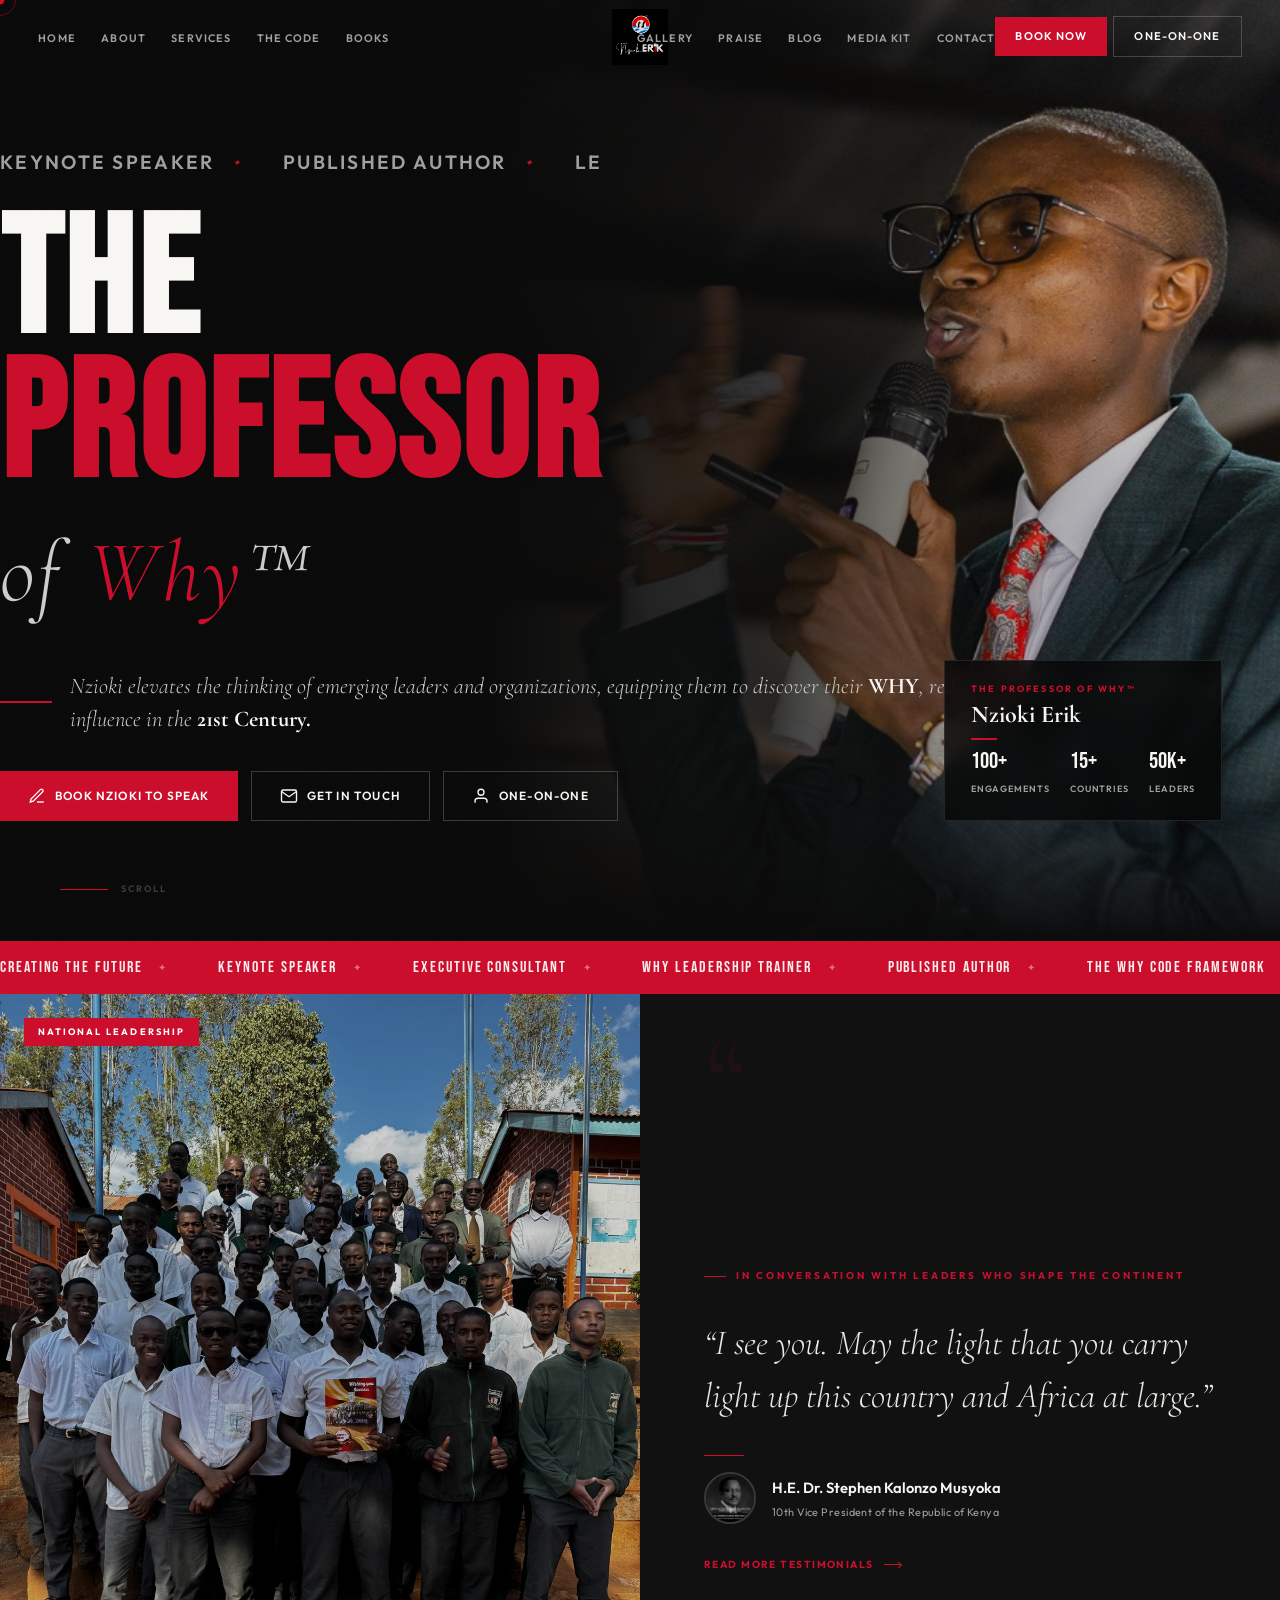
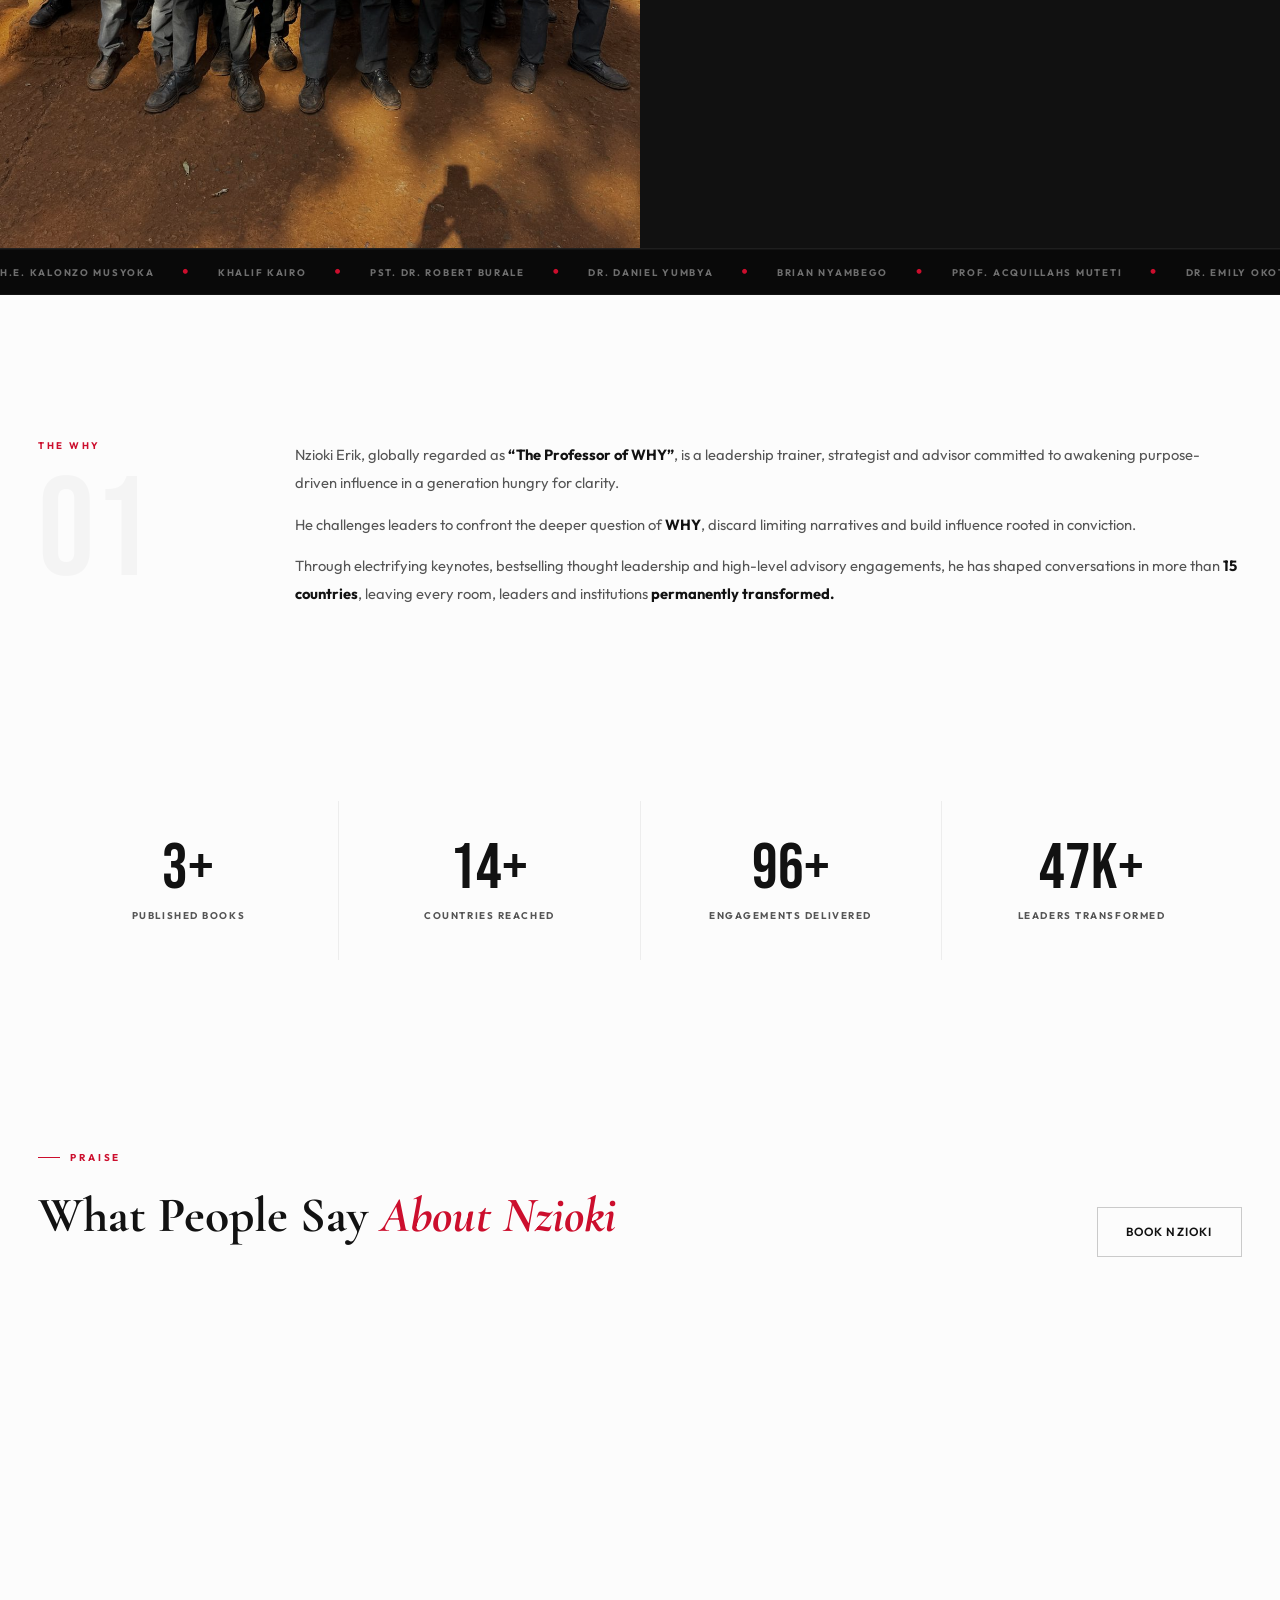
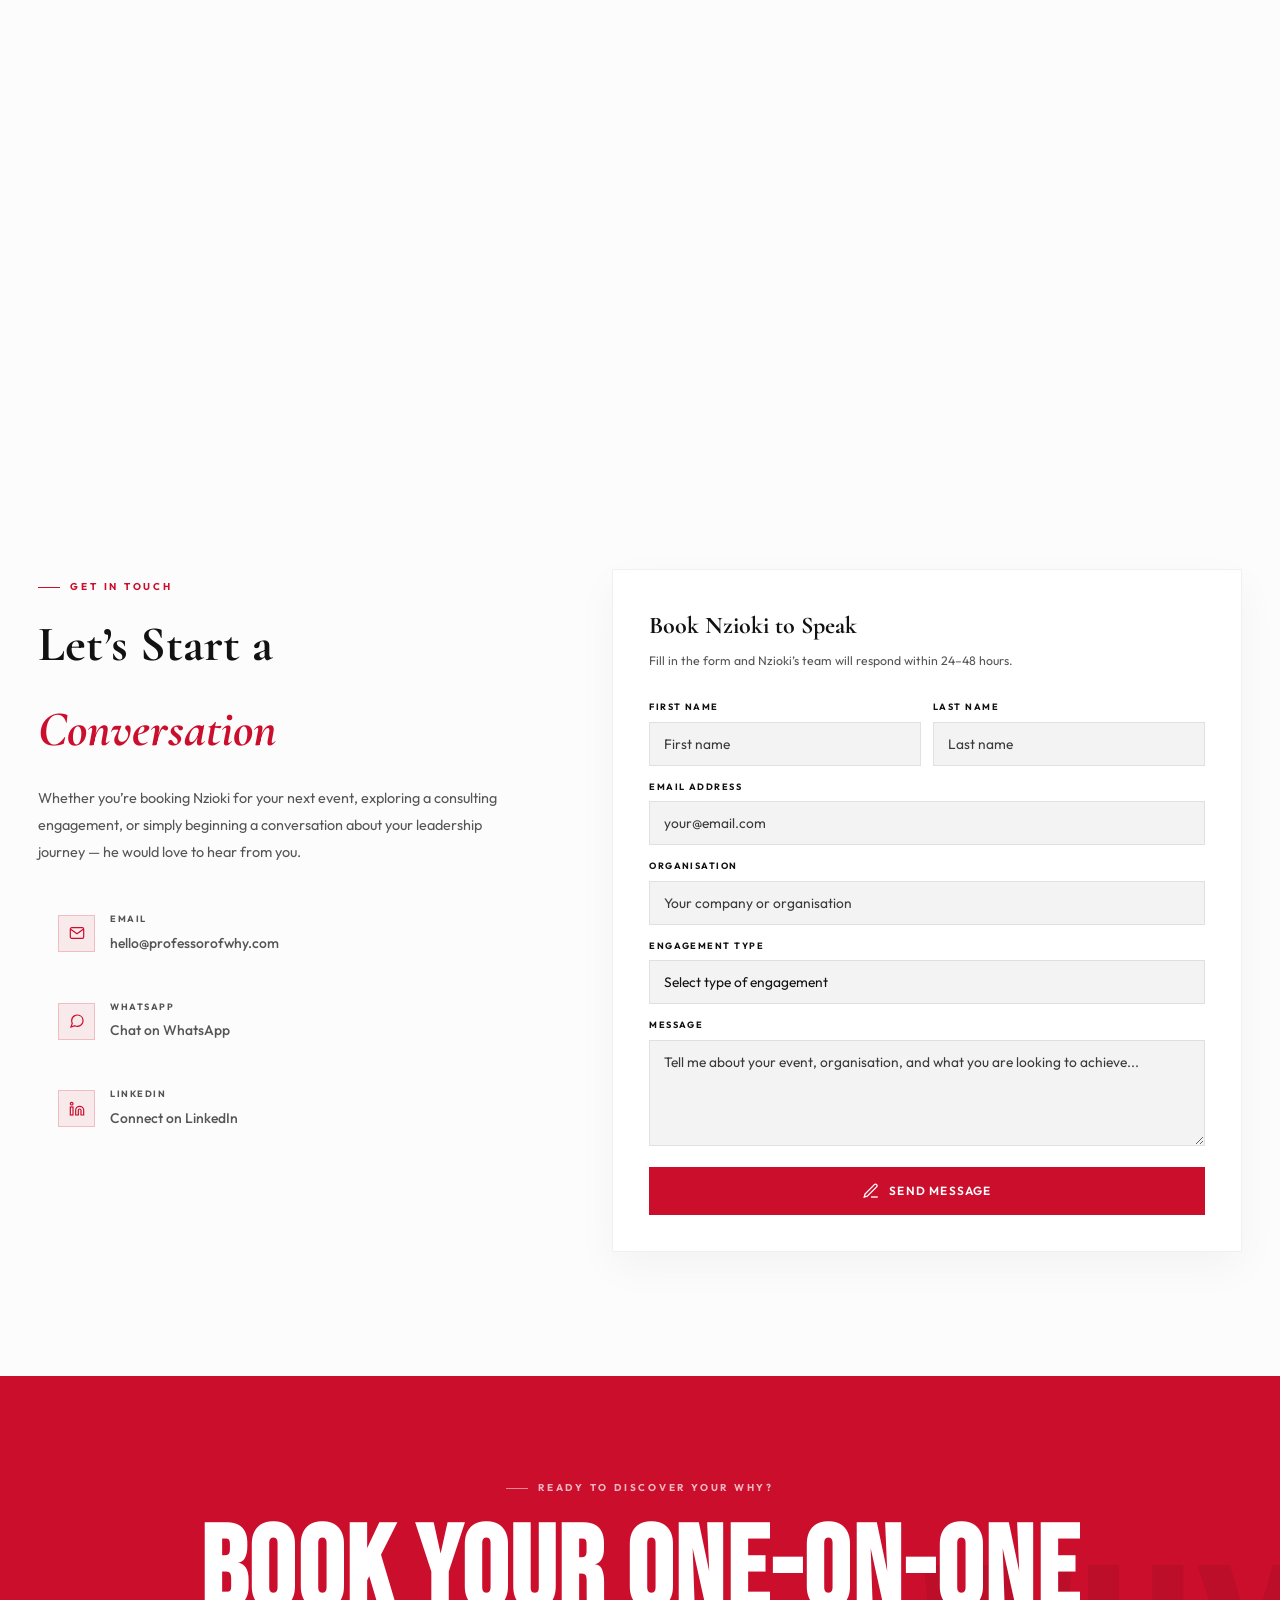
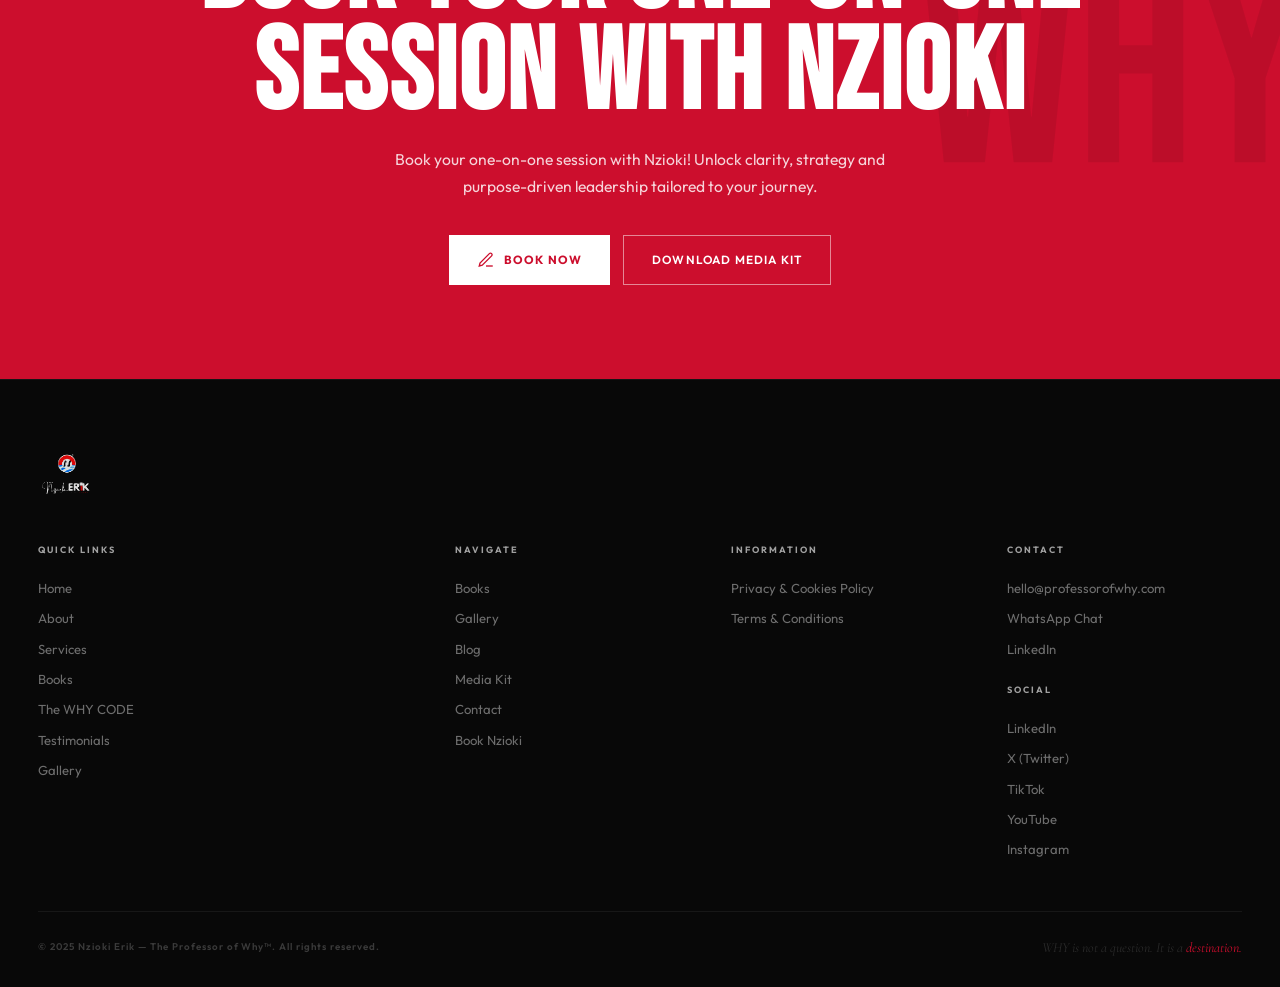
==== index.html @ 462af2cb "Implement hybrid UI/UX theme" ====
﻿<!DOCTYPE html>
<html lang="en">

<head>
  <meta charset="UTF-8" />
  <meta name="viewport" content="width=device-width,initial-scale=1.0" />
  <title>Home | Prof. Nzioki ERiK â€</title>
  <meta name="description"
    content="Prof. Nzioki ERiK — The Professor of Why™. Keynote speaker, published author of 3 books, and leadership strategist. Endorsed by Kenya's VP and Africa's top leaders. Serving organizations across 15+ countries through the WHY CODE framework. Book Nzioki for your next event." />
  <link rel="preconnect" href="https://fonts.googleapis.com" />
  <link rel="preconnect" href="https://fonts.gstatic.com" crossorigin />
  <link
    href="https://fonts.googleapis.com/css2?family=Cormorant+Garamond:ital,wght@0,300;0,400;0,600;0,700;1,300;1,400;1,600;1,700&family=Outfit:wght@300;400;500;600;700&family=Bebas+Neue&display=swap"
    rel="stylesheet" />
  <link rel="stylesheet" href="style.css" />
  
  <meta property="og:title" content="Prof. Nzioki ERiK â€” The Professor of Whyâ„¢" />
  <meta property="og:description" content="Keynote speaker, published author of 3 books, and leadership strategist. Endorsed by Kenya's VP and Africa's top leaders." />
  <meta property="og:image" content="Prof. Nzioki ERiK Website/IMG-20260224-WA0006.jpg" />
  <meta property="og:url" content="https://professorofwhy.com" />
  <meta name="twitter:card" content="summary_large_image" />
</head>

<body>
  <div id="cur"></div>
  <div id="cur-ring"></div>

  <!-- NAV -->
  <nav class="nav" id="nav">
    <div class="wrap">
      <div class="nav-inner">
        <ul class="nmenu" style="flex:1">
          <li><a href="index.html">Home</a></li>
          <li><a href="about.html">About</a></li>
          <li><a href="speaking.html">Services</a></li>
          <li><a href="about.html#code">The CODE</a></li>
          <li><a href="books.html">Books</a></li>
        </ul>
        <a href="index.html" class="nav-logo-center">
          <img src="logo.png" alt="Prof. Nzioki ERiK — The Professor of Why" class="site-logo" />
        </a>
        <ul class="nmenu" style="flex:1;justify-content:flex-end">
          <li><a href="gallery.html">Gallery</a></li>
          <li><a href="index.html#testi">Praise</a></li>
          <li><a href="books.html#blog">Blog</a></li>
          <li><a href="speaking.html#mk">Media Kit</a></li>
          <li><a href="#contact">Contact</a></li>
        </ul>
        <a href="#contact" class="btn btn-red btn-sm nav-book">Book Now</a>
        <a href="#cta-band" class="btn btn-ghost btn-sm nav-book" style="margin-left:6px">One-on-One</a>
        <button class="ham" id="ham"><span></span><span></span><span></span></button>
      </div>
    </div>
  </nav>
  <div class="drawer" id="drawer">
    <a href="index.html">Home</a><a href="about.html">About</a><a href="speaking.html">Services</a><a href="books.html">Books</a><a href="about.html#code">The CODE</a>
    <a href="gallery.html">Gallery</a><a href="index.html#testi">Testimonials</a><a href="books.html#blog">Blog</a><a href="speaking.html#mk">Media Kit</a><a href="#contact">Book / Contact</a>
  </div>

  <!-- HERO -->
  <section class="hero" id="hero">
    <div class="hero-photo"></div>
    <div class="grain"></div>
    <div class="wrap hero-content">
      <div class="eyebrow-marquee-wrap">
        <div class="eyebrow-marquee">
          <span>Keynote Speaker<i class="edot">&#10022;</i></span>
          <span>Published Author<i class="edot">&#10022;</i></span>
          <span>Leadership Strategist<i class="edot">&#10022;</i></span>
          <span>Keynote Speaker<i class="edot">&#10022;</i></span>
          <span>Published Author<i class="edot">&#10022;</i></span>
          <span>Leadership Strategist<i class="edot">&#10022;</i></span>
        </div>
      </div>
      <h1>THE<br /><span class="r">PROFESSOR</span><span class="sub">of <span class="r">Why</span>&trade;</span></h1>
      <div class="h-div">
        <div class="h-div-line"></div>
        <p class="h-sub">Nzioki elevates the thinking of emerging leaders and organizations, equipping them to discover
          their <strong>WHY</strong>, redefine possibility and build lasting influence in the <strong>21st
            Century.</strong></p>
      </div>
      <div class="h-ctas">
        <a href="#contact" class="btn btn-red"><svg width="18" height="18" viewBox="0 0 24 24" fill="none"
            stroke="currentColor" stroke-width="1.8">
            <path d="M12 20h9" />
            <path d="M16.5 3.5a2.121 2.121 0 013 3L7 19l-4 1 1-4L16.5 3.5z" />
          </svg> BOOK NZIOKI TO SPEAK</a>
        <a href="#contact" class="btn btn-ghost"><svg width="18" height="18" viewBox="0 0 24 24" fill="none"
            stroke="currentColor" stroke-width="1.8">
            <path d="M4 4h16c1.1 0 2 .9 2 2v12c0 1.1-.9 2-2 2H4c-1.1 0-2-.9-2-2V6c0-1.1.9-2 2-2z" />
            <polyline points="22,6 12,13 2,6" />
          </svg> Get in Touch</a>
        <a href="#cta-band" class="btn btn-ghost"><svg width="18" height="18" viewBox="0 0 24 24" fill="none"
            stroke="currentColor" stroke-width="1.8">
            <path d="M20 21v-2a4 4 0 00-4-4H8a4 4 0 00-4 4v2" />
            <circle cx="12" cy="7" r="4" />
          </svg> One-on-One</a>
      </div>
    </div>
    <div class="h-card">
      <span class="hc-role">The Professor of Why&trade;</span>
      <div class="hc-name">Nzioki Erik</div>
      <div class="hc-bar"></div>
      <div class="hc-stats">
        <div class="hc-stat"><span>100+</span><span>Engagements</span></div>
        <div class="hc-stat"><span>15+</span><span>Countries</span></div>
        <div class="hc-stat"><span>50K+</span><span>Leaders</span></div>
      </div>
    </div>
    <div class="scroll-cue">
      <div class="sc-line"></div><span class="sc-txt">Scroll</span>
    </div>
  </section>

  <!-- TICKER -->
  <div class="ticker">
    <div class="t-track" id="ttrack">
      <div class="t-item">Creating the Future<span class="t-gem">&#10022;</span></div>
      <div class="t-item">Keynote Speaker<span class="t-gem">&#10022;</span></div>
      <div class="t-item">Executive Consultant<span class="t-gem">&#10022;</span></div>
      <div class="t-item">WHY Leadership Trainer<span class="t-gem">&#10022;</span></div>
      <div class="t-item">Published Author<span class="t-gem">&#10022;</span></div>
      <div class="t-item">The WHY CODE Framework<span class="t-gem">&#10022;</span></div>
      <div class="t-item">Developing Leaders<span class="t-gem">&#10022;</span></div>
      <div class="t-item">Discover your WHY<span class="t-gem">&#10022;</span></div>
      <div class="t-item">Strategic Advisor<span class="t-gem">&#10022;</span></div>
      <div class="t-item">Creating the Future<span class="t-gem">&#10022;</span></div>
      <div class="t-item">Keynote Speaker<span class="t-gem">&#10022;</span></div>
      <div class="t-item">Executive Consultant<span class="t-gem">&#10022;</span></div>
      <div class="t-item">WHY Leadership Trainer<span class="t-gem">&#10022;</span></div>
      <div class="t-item">Published Author<span class="t-gem">&#10022;</span></div>
      <div class="t-item">The WHY CODE Framework<span class="t-gem">&#10022;</span></div>
      <div class="t-item">Developing Leaders<span class="t-gem">&#10022;</span></div>
      <div class="t-item">Discover your WHY<span class="t-gem">&#10022;</span></div>
      <div class="t-item">Strategic Advisor<span class="t-gem">&#10022;</span></div>
    </div>
  </div>

  <!-- VIP SOCIAL PROOF STRIP -->
  <section class="vip-strip" id="vip">
    <div class="vip-inner">
  
      <div class="vip-img-col">
        <div class="vip-img-wrap">
          <img src="Prof. Nzioki ERiK Website/IMG-20241011-WA0109.jpg"
               alt="Prof. Nzioki ERiK in conversation with national leaders"
               loading="lazy" />
          <div class="vip-img-tag">National Leadership</div>
        </div>
      </div>
  
      <!-- RIGHT: VP Quote + attribution -->
      <div class="vip-quote-col">
        <span class="tag vip-tag">
          In Conversation With Leaders Who Shape The Continent
        </span>
        <blockquote class="vip-quote rv d1">
          &ldquo;I see you. May the light that you carry light up
          this country and Africa at large.&rdquo;
        </blockquote>
        <div class="vip-attr rv d2">
          <div class="vip-attr-line"></div>
          <div class="vip-attr-person">
            <img src="Testimonials/1.png"
                 alt="H.E. Dr. Stephen Kalonzo Musyoka"
                 class="vip-attr-img" />
            <div>
              <span class="vip-attr-name">
                H.E. Dr. Stephen Kalonzo Musyoka
              </span>
              <span class="vip-attr-role">
                10th Vice President of the Republic of Kenya
              </span>
            </div>
          </div>
        </div>
        <a href="index.html#testi" class="vip-more rv d3">
          Read More Testimonials <span class="arr"></span>
        </a>
      </div>
  
    </div>
  
  </section>

  <!-- SOCIAL PROOF NAME BAR -->
  <div class="proof-bar">
    <div class="proof-track">
      <span>H.E. KALONZO MUSYOKA</span>
      <span class="pb-dot">&#9679;</span>
      <span>KHALIF KAIRO</span>
      <span class="pb-dot">&#9679;</span>
      <span>PST. DR. ROBERT BURALE</span>
      <span class="pb-dot">&#9679;</span>
      <span>DR. DANIEL YUMBYA</span>
      <span class="pb-dot">&#9679;</span>
      <span>BRIAN NYAMBEGO</span>
      <span class="pb-dot">&#9679;</span>
      <span>PROF. ACQUILLAHS MUTETI</span>
      <span class="pb-dot">&#9679;</span>
      <span>DR. EMILY OKOTH OKUKU</span>
      <span class="pb-dot">&#9679;</span>
      <!-- duplicate for seamless loop -->
      <span>H.E. KALONZO MUSYOKA</span>
      <span class="pb-dot">&#9679;</span>
      <span>KHALIF KAIRO</span>
      <span class="pb-dot">&#9679;</span>
      <span>PST. DR. ROBERT BURALE</span>
      <span class="pb-dot">&#9679;</span>
      <span>DR. DANIEL YUMBYA</span>
      <span class="pb-dot">&#9679;</span>
      <span>BRIAN NYAMBEGO</span>
      <span class="pb-dot">&#9679;</span>
      <span>PROF. ACQUILLAHS MUTETI</span>
      <span class="pb-dot">&#9679;</span>
      <span>DR. EMILY OKOTH OKUKU</span>
      <span class="pb-dot">&#9679;</span>
    </div>
  </div>

  <!-- INTRO -->
  <section class="intro theme-light">
    <div class="wrap">
      <div class="intro-g">
        <div class="rvl"><span class="intro-lbl">The WHY</span>
          <div class="intro-num">01</div>
        </div>
        <div class="rv">
          <div class="intro-body">
            <p>Nzioki Erik, globally regarded as <strong>&ldquo;The Professor of WHY&rdquo;</strong>, is a leadership
              trainer, strategist and advisor committed to awakening purpose-driven influence in a generation hungry for
              clarity.</p>
            <p>He challenges leaders to confront the deeper question of <strong>WHY</strong>, discard limiting
              narratives and build influence rooted in conviction.</p>
            <p>Through electrifying keynotes, bestselling thought leadership and high-level advisory engagements, he has
              shaped conversations in more than <strong>15 countries</strong>, leaving every room, leaders and
              institutions <strong>permanently transformed.</strong></p>
          </div>
        </div>
      </div>
    </div>
  </section>

  <!-- STATS -->
  <div class="stats theme-light">
    <div class="wrap">
      <div class="s-row">
        <div class="s-box rv"><span class="s-n" data-count="3">0</span><span class="s-l">Published Books</span></div>
        <div class="s-box rv d1"><span class="s-n" data-count="15">0</span><span class="s-l">Countries Reached</span>
        </div>
        <div class="s-box rv d2"><span class="s-n" data-count="100">0</span><span class="s-l">Engagements
            Delivered</span></div>
        <div class="s-box rv d3"><span class="s-n" data-count="50000">0</span><span class="s-l">Leaders
            Transformed</span></div>
      </div>
    </div>
  </div>

  <section class="testi theme-light" id="testi">
    <div class="wrap">
      <div class="t-hdr">
        <div><span class="tag rv">Praise</span>
          <h2 class="rv d1">What People Say <em>About Nzioki</em></h2>
        </div>
        <a href="#contact" class="btn btn-ghost rv d2">Book Nzioki</a>
      </div>
      
      <div class="praise-marquee-area rv d3">
        <!-- ROW 1 -->
        <div class="praise-marquee-row">
          <div class="praise-marquee-track slow">
            <!-- Group 1 -->
            <div class="praise-card">
              <p class="praise-q">&ldquo;I see you. May the light that you carry light up this country and Africa at large.&rdquo;</p>
              <div class="praise-auth-wrap">
                <img src="Testimonials/1.png" alt="H.E. Dr. Stephen Kalonzo Musyoka" class="praise-auth-img" style="object-position: center 10%;" />
                <div class="praise-auth-info">
                  <span class="praise-name">H.E. Dr. Stephen Kalonzo Musyoka</span>
                  <span class="praise-role">Tenth Vice President of Kenya</span>
                </div>
              </div>
            </div>
            <div class="praise-card">
              <p class="praise-q">&ldquo;You represent young leadership exceptionally well. You are a go-getter who shows up and pushes for the right decisions. Keep becoming, I will always be ready to support the transition.&rdquo;</p>
              <div class="praise-auth-wrap">
                <img src="Testimonials/2.png" alt="Stellamaries Mutua" class="praise-auth-img" />
                <div class="praise-auth-info">
                  <span class="praise-name">Stellamaries Mutua</span>
                  <span class="praise-role">MD, Shadel International School</span>
                </div>
              </div>
            </div>
            <div class="praise-card">
              <p class="praise-q">&ldquo;You are a blessing to this generation. I am proud of you, I watch your progress and I can't wait to see what God does through your life. Keep going, I am praying for you and supporting you all the way.&rdquo;</p>
              <div class="praise-auth-wrap">
                <img src="Testimonials/3.png" alt="Pst. Dr. Robert Burale" class="praise-auth-img" />
                <div class="praise-auth-info">
                  <span class="praise-name">Pst. Dr. Robert Burale</span>
                  <span class="praise-role">CEO, The RB Company</span>
                </div>
              </div>
            </div>
            <div class="praise-card">
              <p class="praise-q">&ldquo;I am proud of what you are doing and what you are about to do. Keep at it. I am certain I will hear great things about you sooner than later. It's your time, go change the world.&rdquo;</p>
              <div class="praise-auth-wrap">
                <img src="Testimonials/6.png" alt="Prof. Acquillahs Muteti" class="praise-auth-img" />
                <div class="praise-auth-info">
                  <span class="praise-name">Prof. Acquillahs Muteti</span>
                  <span class="praise-role">CEO, ACQ Consultants (U.S.A)</span>
                </div>
              </div>
            </div>
            <!-- Duplicated Group 1 for loop -->
            <div class="praise-card">
              <p class="praise-q">&ldquo;I see you. May the light that you carry light up this country and Africa at large.&rdquo;</p>
              <div class="praise-auth-wrap">
                <img src="Testimonials/1.png" alt="H.E. Dr. Stephen Kalonzo Musyoka" class="praise-auth-img" style="object-position: center 10%;" />
                <div class="praise-auth-info">
                  <span class="praise-name">H.E. Dr. Stephen Kalonzo Musyoka</span>
                  <span class="praise-role">Tenth Vice President of Kenya</span>
                </div>
              </div>
            </div>
            <div class="praise-card">
              <p class="praise-q">&ldquo;You represent young leadership exceptionally well. You are a go-getter who shows up and pushes for the right decisions. Keep becoming, I will always be ready to support the transition.&rdquo;</p>
              <div class="praise-auth-wrap">
                <img src="Testimonials/2.png" alt="Stellamaries Mutua" class="praise-auth-img" />
                <div class="praise-auth-info">
                  <span class="praise-name">Stellamaries Mutua</span>
                  <span class="praise-role">MD, Shadel International School</span>
                </div>
              </div>
            </div>
            <div class="praise-card">
              <p class="praise-q">&ldquo;You are a blessing to this generation. I am proud of you, I watch your progress and I can't wait to see what God does through your life. Keep going, I am praying for you and supporting you all the way.&rdquo;</p>
              <div class="praise-auth-wrap">
                <img src="Testimonials/3.png" alt="Pst. Dr. Robert Burale" class="praise-auth-img" />
                <div class="praise-auth-info">
                  <span class="praise-name">Pst. Dr. Robert Burale</span>
                  <span class="praise-role">CEO, The RB Company</span>
                </div>
              </div>
            </div>
            <div class="praise-card">
              <p class="praise-q">&ldquo;I am proud of what you are doing and what you are about to do. Keep at it. I am certain I will hear great things about you sooner than later. It's your time, go change the world.&rdquo;</p>
              <div class="praise-auth-wrap">
                <img src="Testimonials/6.png" alt="Prof. Acquillahs Muteti" class="praise-auth-img" />
                <div class="praise-auth-info">
                  <span class="praise-name">Prof. Acquillahs Muteti</span>
                  <span class="praise-role">CEO, ACQ Consultants (U.S.A)</span>
                </div>
              </div>
            </div>
          </div>
        </div>
        
        <!-- ROW 2 -->
        <div class="praise-marquee-row">
          <div class="praise-marquee-track med reverse">
            <!-- Group 2 -->
            <div class="praise-card">
              <p class="praise-q">&ldquo;Eric is part of a new generation of critical thinkers in the field of leadership and governance. His courage to ask difficult questions and advocate for meaningful inclusion of young people in decision-making spaces is commendable. Young leaders like him are key for the future of our institutions.&rdquo;</p>
              <div class="praise-auth-wrap">
                <img src="Testimonials/4.png" alt="Dr. Daniel Yumbya" class="praise-auth-img" />
                <div class="praise-auth-info">
                  <span class="praise-name">Dr. Daniel Yumbya</span>
                  <span class="praise-role">Founding CEO, KMPDC</span>
                </div>
              </div>
            </div>
            <div class="praise-card">
              <p class="praise-q">&ldquo;Sometimes you just see someone with grit, audacity and a genuine love for growth and you support them as a brother, expecting nothing but to see them succeed.&rdquo;</p>
              <div class="praise-auth-wrap">
                <img src="Testimonials/5.png" alt="Brian Nyambego" class="praise-auth-img" />
                <div class="praise-auth-info">
                  <span class="praise-name">Brian Nyambego</span>
                  <span class="praise-role">CEO, Aven Global</span>
                </div>
              </div>
            </div>
            <div class="praise-card">
              <p class="praise-q">&ldquo;Nzioki represents a rising young voice in this generation. Committed to bringing out the best in young people and contributing meaningfully to our continent.&rdquo;</p>
              <div class="praise-auth-wrap">
                <img src="Testimonials/7.png" alt="Khalif Kairo" class="praise-auth-img" />
                <div class="praise-auth-info">
                  <span class="praise-name">Khalif Kairo</span>
                  <span class="praise-role">CEO, Kai &amp; Karo</span>
                </div>
              </div>
            </div>
            <div class="praise-card">
              <p class="praise-q">&ldquo;I am proud of you. You will go places. We didn't make a mistake by choosing you for a panel discussion at career fair. May God go ahead and make you great, Professor.&rdquo;</p>
              <div class="praise-auth-wrap">
                <img src="Testimonials/8.png" alt="Dr. Emily Okoth Okuku" class="praise-auth-img" style="object-position: center 30%;" />
                <div class="praise-auth-info">
                  <span class="praise-name">Dr. Emily Okoth Okuku</span>
                  <span class="praise-role">Manager, Career Planning KCA Univ.</span>
                </div>
              </div>
            </div>
            <!-- Duplicated Group 2 for loop -->
            <div class="praise-card">
              <p class="praise-q">&ldquo;Eric is part of a new generation of critical thinkers in the field of leadership and governance. His courage to ask difficult questions and advocate for meaningful inclusion of young people in decision-making spaces is commendable. Young leaders like him are key for the future of our institutions.&rdquo;</p>
              <div class="praise-auth-wrap">
                <img src="Testimonials/4.png" alt="Dr. Daniel Yumbya" class="praise-auth-img" />
                <div class="praise-auth-info">
                  <span class="praise-name">Dr. Daniel Yumbya</span>
                  <span class="praise-role">Founding CEO, KMPDC</span>
                </div>
              </div>
            </div>
            <div class="praise-card">
              <p class="praise-q">&ldquo;Sometimes you just see someone with grit, audacity and a genuine love for growth and you support them as a brother, expecting nothing but to see them succeed.&rdquo;</p>
              <div class="praise-auth-wrap">
                <img src="Testimonials/5.png" alt="Brian Nyambego" class="praise-auth-img" />
                <div class="praise-auth-info">
                  <span class="praise-name">Brian Nyambego</span>
                  <span class="praise-role">CEO, Aven Global</span>
                </div>
              </div>
            </div>
            <div class="praise-card">
              <p class="praise-q">&ldquo;Nzioki represents a rising young voice in this generation. Committed to bringing out the best in young people and contributing meaningfully to our continent.&rdquo;</p>
              <div class="praise-auth-wrap">
                <img src="Testimonials/7.png" alt="Khalif Kairo" class="praise-auth-img" />
                <div class="praise-auth-info">
                  <span class="praise-name">Khalif Kairo</span>
                  <span class="praise-role">CEO, Kai &amp; Karo</span>
                </div>
              </div>
            </div>
            <div class="praise-card">
              <p class="praise-q">&ldquo;I am proud of you. You will go places. We didn't make a mistake by choosing you for a panel discussion at career fair. May God go ahead and make you great, Professor.&rdquo;</p>
              <div class="praise-auth-wrap">
                <img src="Testimonials/8.png" alt="Dr. Emily Okoth Okuku" class="praise-auth-img" style="object-position: center 30%;" />
                <div class="praise-auth-info">
                  <span class="praise-name">Dr. Emily Okoth Okuku</span>
                  <span class="praise-role">Manager, Career Planning KCA Univ.</span>
                </div>
              </div>
            </div>
          </div>
        </div>
      </div>
    </div>
  </section>

  <!-- CONTACT -->
  <section class="contact theme-light" id="contact">
    <div class="wrap">
      <div class="ct-g">
        <div class="ct-left">
          <span class="tag rv">Get in Touch</span>
          <h2 class="rv d1">Let&rsquo;s Start a <em>Conversation</em></h2>
          <p class="rv d2">Whether you&rsquo;re booking Nzioki for your next event, exploring a consulting engagement,
            or simply beginning a conversation about your leadership journey &mdash; he would love to hear from you.</p>
          <div class="ct-methods rv d3">
            <a href="mailto:hello@professorofwhy.com" class="ctm">
              <div class="ctm-ic"><svg width="18" height="18" viewBox="0 0 24 24" fill="none" stroke="currentColor"
                  stroke-width="1.8">
                  <path d="M4 4h16c1.1 0 2 .9 2 2v12c0 1.1-.9 2-2 2H4c-1.1 0-2-.9-2-2V6c0-1.1.9-2 2-2z" />
                  <polyline points="22,6 12,13 2,6" />
                </svg></div>
              <div><span class="ctm-lbl">Email</span><span class="ctm-val">hello@professorofwhy.com</span></div>
            </a>
            <a href="https://wa.me/254700000000" target="_blank" rel="noopener" class="ctm">
              <div class="ctm-ic"><svg width="18" height="18" viewBox="0 0 24 24" fill="none" stroke="currentColor"
                  stroke-width="1.8">
                  <path
                    d="M21 11.5a8.38 8.38 0 0 1-.9 3.8 8.5 8.5 0 0 1-7.6 4.7 8.38 8.38 0 0 1-3.8-.9L3 21l1.9-5.7a8.38 8.38 0 0 1-.9-3.8 8.5 8.5 0 0 1 4.7-7.6 8.38 8.38 0 0 1 3.8-.9h.5a8.48 8.48 0 0 1 8 8v.5z" />
                </svg></div>
              <div><span class="ctm-lbl">WhatsApp</span><span class="ctm-val">Chat on WhatsApp</span></div>
            </a>
            <a href="https://linkedin.com" target="_blank" rel="noopener" class="ctm">
              <div class="ctm-ic"><svg width="18" height="18" viewBox="0 0 24 24" fill="none" stroke="currentColor"
                  stroke-width="1.8">
                  <path d="M16 8a6 6 0 0 1 6 6v7h-4v-7a2 2 0 0 0-2-2 2 2 0 0 0-2 2v7h-4v-7a6 6 0 0 1 6-6z" />
                  <rect x="2" y="9" width="4" height="12" />
                  <circle cx="4" cy="4" r="2" />
                </svg></div>
              <div><span class="ctm-lbl">LinkedIn</span><span class="ctm-val">Connect on LinkedIn</span></div>
            </a>
          </div>
        </div>
        <div class="ct-form rvr">
          <h3>Book Nzioki to Speak</h3>
          <p class="f-sub">Fill in the form and Nzioki&rsquo;s team will respond within 24&ndash;48 hours.</p>
          <div class="frow">
            <div class="fg"><label>First Name</label><input type="text" placeholder="First name" /></div>
            <div class="fg"><label>Last Name</label><input type="text" placeholder="Last name" /></div>
          </div>
          <div class="fg"><label>Email Address</label><input type="email" placeholder="your@email.com" /></div>
          <div class="fg"><label>Organisation</label><input type="text" placeholder="Your company or organisation" />
          </div>
          <div class="fg"><label>Engagement Type</label>
            <select>
              <option value="" disabled selected>Select type of engagement</option>
              <option>Keynote Speaking</option>
              <option>Leadership Workshop</option>
              <option>Consulting Engagement</option>
              <option>Executive Strategy / Coaching</option>
              <option>Author / Book-Related</option>
              <option>Media / Podcast Interview</option>
              <option>Other</option>
            </select>
          </div>
          <div class="fg"><label>Message</label><textarea
              placeholder="Tell me about your event, organisation, and what you are looking to achieve..."></textarea>
          </div>
          <button type="submit" class="btn btn-red btn-fw" onclick="submitForm(event)"><svg width="18" height="18"
              viewBox="0 0 24 24" fill="none" stroke="currentColor" stroke-width="1.8">
              <path d="M12 20h9" />
              <path d="M16.5 3.5a2.121 2.121 0 013 3L7 19l-4 1 1-4L16.5 3.5z" />
            </svg> Send Message</button>
        </div>
      </div>
    </div>
  </section>

  <!-- CTA BAND -->
  <div class="cta-band" id="cta-band">
    <div class="wrap">
      <div class="cta-in">
        <span class="tag">Ready to Discover Your WHY?</span>
        <h2>BOOK YOUR ONE-ON-ONE SESSION WITH NZIOKI</h2>
        <p>Book your one-on-one session with Nzioki! Unlock clarity, strategy and purpose-driven leadership tailored to
          your journey.</p>
        <div style="display:flex;gap:13px;justify-content:center;flex-wrap:wrap">
          <a href="#contact" class="btn btn-white"><svg width="18" height="18" viewBox="0 0 24 24" fill="none"
              stroke="currentColor" stroke-width="1.8">
              <path d="M12 20h9" />
              <path d="M16.5 3.5a2.121 2.121 0 013 3L7 19l-4 1 1-4L16.5 3.5z" />
            </svg> BOOK NOW</a>
          <a href="speaking.html#mk" class="btn" style="border:1.5px solid rgba(255,255,255,.5);color:#fff">DOWNLOAD MEDIA KIT</a>
        </div>
      </div>
    </div>
  </div>

  <!-- FOOTER -->
  <footer class="footer">
    <div class="wrap">
      <div class="footer-logo-center">
        <a href="index.html">
          <img src="logo.png" alt="Prof. Nzioki ERiK" class="site-logo" />
        </a>
      </div>
      <div class="footer-main">
        <div class="fcol">
          <h4>Quick Links</h4>
          <div class="flinks">
            <a href="index.html">Home</a><a href="about.html">About</a><a href="speaking.html">Services</a><a href="books.html">Books</a>
            <a href="about.html#code">The WHY CODE</a><a href="index.html#testi">Testimonials</a><a href="gallery.html">Gallery</a>
          </div>
        </div>
        <div class="fcol">
          <h4>Navigate</h4>
          <div class="flinks">
            <a href="books.html">Books</a><a href="gallery.html">Gallery</a><a href="books.html#blog">Blog</a><a href="speaking.html#mk">Media Kit</a>
            <a href="#contact">Contact</a><a href="#cta-band">Book Nzioki</a>
          </div>
        </div>
        <div class="fcol">
          <h4>Information</h4>
          <div class="flinks">
            <a href="#">Privacy &amp; Cookies Policy</a><a href="#">Terms &amp; Conditions</a>
          </div>
        </div>
        <div class="fcol">
          <h4>Contact</h4>
          <div class="flinks">
            <a href="mailto:hello@professorofwhy.com">hello@professorofwhy.com</a>
            <a href="https://wa.me/254700000000">WhatsApp Chat</a>
            <a href="https://linkedin.com">LinkedIn</a>
          </div>
          <h4 style="margin-top:1.4rem">Social</h4>
          <div class="flinks">
            <a href="#">LinkedIn</a><a href="#">X (Twitter)</a>
            <a href="#">TikTok</a><a href="#">YouTube</a><a href="#">Instagram</a>
          </div>
        </div>
      </div>
      <div class="footer-bot">
        <div class="copy">&copy; 2025 Nzioki Erik &mdash; The Professor of Why&trade;. All rights reserved.</div>
        <div class="fp">WHY is not a question. It is a <em>destination.</em></div>
      </div>
    </div>
  </footer>

  <div id="toast"><strong>Message Sent!</strong>Nzioki&rsquo;s team will be in touch within 24&ndash;48 hours. Thank
    you.</div>

  <script>
    // Custom cursor
    const cur = document.getElementById('cur');
    const ring = document.getElementById('cur-ring');
    let mx = 0, my = 0, rx = 0, ry = 0;
    document.addEventListener('mousemove', e => { mx = e.clientX; my = e.clientY; cur.style.left = mx + 'px'; cur.style.top = my + 'px'; });
    (function animRing() {
      rx += (mx - rx) * .12; ry += (my - ry) * .12;
      ring.style.left = rx + 'px'; ring.style.top = ry + 'px';
      requestAnimationFrame(animRing);
    })();
    document.querySelectorAll('a,button,.svc,.praise-card,.art,.dlc').forEach(el => {
      el.addEventListener('mouseenter', () => { ring.style.width = '56px'; ring.style.height = '56px'; ring.style.opacity = '.6'; });
      el.addEventListener('mouseleave', () => { ring.style.width = '32px'; ring.style.height = '32px'; ring.style.opacity = '1'; });
    });

    // Nav solid on scroll
    const nav = document.getElementById('nav');
    window.addEventListener('scroll', () => nav.classList.toggle('solid', scrollY > 60), { passive: true });

    // Mobile drawer
    const ham = document.getElementById('ham');
    const drawer = document.getElementById('drawer');
    ham.addEventListener('click', () => { ham.classList.toggle('x'); drawer.classList.toggle('open'); });
    drawer.querySelectorAll('a').forEach(a => a.addEventListener('click', () => { ham.classList.remove('x'); drawer.classList.remove('open'); }));

    // Scroll reveal
    const obs = new IntersectionObserver(entries => entries.forEach(e => { if (e.isIntersecting) { e.target.classList.add('in'); obs.unobserve(e.target); } }), { threshold: .1, rootMargin: '0px 0px -36px 0px' });
    document.querySelectorAll('.rv,.rvl,.rvr').forEach(el => obs.observe(el));

    // Count-up animation
    function countUp(el, target) {
      const dur = 2200; const start = performance.now();
      const big = target >= 1000;
      (function step(now) {
        const p = Math.min((now - start) / dur, 1);
        const e = 1 - Math.pow(1 - p, 4);
        const v = Math.round(e * target);
        el.textContent = big ? (v >= 1000 ? Math.floor(v / 1000) + 'K+' : v + '+') : v + '+';
        if (p < 1) requestAnimationFrame(step);
      })(start);
    }
    const cntObs = new IntersectionObserver(entries => entries.forEach(e => {
      if (e.isIntersecting) { countUp(e.target, +e.target.dataset.count); cntObs.unobserve(e.target); }
    }), { threshold: .5 });
    document.querySelectorAll('[data-count]').forEach(el => cntObs.observe(el));

    // Form submit
    function submitForm(e) {
      e.preventDefault();
      const t = document.getElementById('toast');
      t.classList.add('show');
      setTimeout(() => t.classList.remove('show'), 4500);
    }
  </script>

  <div id="lightbox" class="lightbox" role="dialog" aria-modal="true" aria-label="Image viewer">
    <button id="lb-close" class="lb-close" aria-label="Close">&times;</button>
    <button id="lb-prev" class="lb-nav lb-prev" aria-label="Previous">&#8592;</button>
    <div class="lb-content">
      <span id="lb-cat" class="lb-cat"></span>
      <img id="lb-img" src="" alt="" class="lb-img" />
      <p id="lb-caption" class="lb-caption"></p>
    </div>
    <button id="lb-next" class="lb-nav lb-next" aria-label="Next">&#8594;</button>
  </div>
  
  <script>
    // ── GALLERY FILTER & LIGHTBOX ────────────────────────────────
    (function() {
      const tabs    = document.querySelectorAll('.gf-tab');
      const items   = document.querySelectorAll('.gi');
      if (!tabs.length || !items.length) return;
      let   current = 'all';
      let   filtered = [];
      let   lbIdx   = 0;

      function getFiltered() {
        return Array.from(items).filter(el =>
          current === 'all' || el.dataset.cat === current
        );
      }

      function applyFilter(cat) {
        current = cat;
        filtered = getFiltered();
        items.forEach(el => {
          const match = cat === 'all' || el.dataset.cat === cat;
          if(match) {
            el.style.display = 'block';
            setTimeout(() => {
              el.classList.remove('hidden');
              el.classList.add('visible');
            }, 10);
          } else {
            el.classList.remove('visible');
            el.classList.add('hidden');
            setTimeout(() => {
              if (el.classList.contains('hidden')) el.style.display = 'none';
            }, 350);
          }
        });
      }

      tabs.forEach(tab => {
        tab.addEventListener('click', () => {
          tabs.forEach(t => t.classList.remove('active'));
          tab.classList.add('active');
          applyFilter(tab.dataset.filter);
        });
      });

      const lb     = document.getElementById('lightbox');
      const lbImg  = document.getElementById('lb-img');
      const lbCap  = document.getElementById('lb-caption');
      const lbCat  = document.getElementById('lb-cat');
      const lbClose= document.getElementById('lb-close');
      const lbPrev = document.getElementById('lb-prev');
      const lbNext = document.getElementById('lb-next');

      function openLightbox(idx) {
        filtered = getFiltered();
        if (!filtered.length) return;
        lbIdx = Math.max(0, Math.min(idx, filtered.length - 1));
        showSlide(lbIdx);
        lb.classList.add('lb-open');
        document.body.style.overflow = 'hidden';
        lbClose.focus();
      }

      function closeLightbox() {
        lb.classList.remove('lb-open');
        document.body.style.overflow = '';
      }

      function showSlide(idx) {
        const item  = filtered[idx];
        const img   = item.querySelector('img');
        const cap   = item.querySelector('.gi-caption');
        const cat   = item.querySelector('.gi-cat');
        lbImg.style.opacity = '0';
        setTimeout(() => {
          lbImg.src = img.src;
          lbImg.alt = img.alt;
          lbCap.textContent  = cap  ? cap.textContent  : '';
          lbCat.textContent  = cat  ? cat.textContent  : '';
          lbImg.style.opacity = '1';
        }, 180);
        lbPrev.style.display = filtered.length > 1 ? 'flex' : 'none';
        lbNext.style.display = filtered.length > 1 ? 'flex' : 'none';
      }

      function prevSlide() {
        lbIdx = (lbIdx - 1 + filtered.length) % filtered.length;
        showSlide(lbIdx);
      }

      function nextSlide() {
        lbIdx = (lbIdx + 1) % filtered.length;
        showSlide(lbIdx);
      }

      items.forEach((item, i) => {
        item.addEventListener('click', () => {
          filtered = getFiltered();
          const idx = filtered.indexOf(item);
          if (idx !== -1) openLightbox(idx);
        });
      });

      lbClose.addEventListener('click', closeLightbox);
      lbPrev.addEventListener('click', prevSlide);
      lbNext.addEventListener('click', nextSlide);
      lb.addEventListener('click', e => {
        if (e.target === lb) closeLightbox();
      });

      document.addEventListener('keydown', e => {
        if (!lb.classList.contains('lb-open')) return;
        if (e.key === 'Escape')     closeLightbox();
        if (e.key === 'ArrowLeft')  prevSlide();
        if (e.key === 'ArrowRight') nextSlide();
      });

      filtered = getFiltered();
    })();

    // Active nav highlight
    const secs = document.querySelectorAll('section[id]');
    const nlinks = document.querySelectorAll('.nmenu a');
    window.addEventListener('scroll', () => {
      let cur2 = '';
      secs.forEach(s => { if (scrollY >= s.offsetTop - 130) cur2 = s.id; });
      nlinks.forEach(a => {
        a.style.color = '';
        if (a.getAttribute('href') === '#' + cur2) a.style.color = 'var(--red)';
      });
    }, { passive: true });
  </script>
  <script src="premium-ux.js"></script>
  <script src="https://cdnjs.cloudflare.com/ajax/libs/gsap/3.12.2/gsap.min.js"></script>
  <script src="animations.js"></script>
</body>

</html>
---- style.css ----
:root {
      --ink: #080808;
      --ink2: #111111;
      --ink3: #1c1c1c;
      --ink4: #2a2a2a;
      --dim: #3a3a3a;
      --muted: #6e6e6e;
      --silver: #a0a0a0;
      --smoke: #cccccc;
      --cream: #ece9e4;
      --white: #f8f6f2;
      --red: #cc0e2d;
      --red2: #a50b24;
      --red3: #e51535;
      --redglow: rgba(204, 14, 45, .16);
      --redglow2: rgba(204, 14, 45, .06);
      --bg-light: #fcfcfc;
      --bg-light-alt: #f3f3f3;
      --text-dark: #121212;
      --text-dark-muted: #555555;
      --border-light: rgba(0,0,0,0.06);
      --f-display: 'Bebas Neue', sans-serif;
      --f-serif: 'Cormorant Garamond', Georgia, serif;
      --f-sans: 'Outfit', system-ui, sans-serif;
      --nav-h: 74px;
      --pad: clamp(80px, 10vw, 124px);
      --wrap: 1240px;
      --ease: cubic-bezier(.22, 1, .36, 1);
    }

    *,
    *::before,
    *::after {
      box-sizing: border-box;
      margin: 0;
      padding: 0
    }

    html {
      scroll-behavior: smooth
    }

    body {
      background: var(--ink);
      color: var(--cream);
      font-family: var(--f-sans);
      line-height: 1.7;
      overflow-x: hidden;
      -webkit-font-smoothing: antialiased
    }

    img {
      display: block;
      max-width: 100%
    }

    a {
      color: inherit;
      text-decoration: none
    }

    button {
      cursor: pointer;
      border: none;
      background: none;
      font: inherit
    }

    ::selection {
      background: var(--red);
      color: #fff
    }

    ::-webkit-scrollbar {
      width: 3px
    }

    ::-webkit-scrollbar-track {
      background: var(--ink)
    }

    ::-webkit-scrollbar-thumb {
      background: var(--red)
    }

    #cur {
      position: fixed;
      width: 9px;
      height: 9px;
      background: var(--red);
      border-radius: 50%;
      pointer-events: none;
      z-index: 99999;
      transform: translate(-50%, -50%);
      transition: opacity .3s, transform .15s var(--ease)
    }

    #cur-ring {
      position: fixed;
      width: 32px;
      height: 32px;
      border: 1px solid rgba(204, 14, 45, .45);
      border-radius: 50%;
      pointer-events: none;
      z-index: 99998;
      transform: translate(-50%, -50%);
      transition: transform .4s var(--ease)
    }

    .wrap {
      width: min(var(--wrap), 94%);
      margin-inline: auto
    }

    .tag {
      display: inline-flex;
      align-items: center;
      gap: 10px;
      font-size: .62rem;
      font-weight: 700;
      letter-spacing: .28em;
      text-transform: uppercase;
      color: var(--red)
    }

    .tag::before {
      content: '';
      display: block;
      width: 22px;
      height: 1px;
      background: var(--red);
      flex-shrink: 0
    }

    .rv {
      opacity: 0;
      transform: translateY(36px);
      transition: opacity .9s var(--ease), transform .9s var(--ease)
    }

    .rv.in {
      opacity: 1;
      transform: none
    }

    .rv.d1 {
      transition-delay: .1s
    }

    .rv.d2 {
      transition-delay: .2s
    }

    .rv.d3 {
      transition-delay: .3s
    }

    .rv.d4 {
      transition-delay: .4s
    }

    .rv.d5 {
      transition-delay: .5s
    }

    .rvl {
      opacity: 0;
      transform: translateX(-44px);
      transition: opacity .9s var(--ease), transform .9s var(--ease)
    }

    .rvl.in {
      opacity: 1;
      transform: none
    }

    .rvr {
      opacity: 0;
      transform: translateX(44px);
      transition: opacity .9s var(--ease), transform .9s var(--ease)
    }

    .rvr.in {
      opacity: 1;
      transform: none
    }

    .btn {
      display: inline-flex;
      align-items: center;
      gap: 9px;
      font-family: var(--f-sans);
      font-size: .74rem;
      font-weight: 600;
      letter-spacing: .1em;
      text-transform: uppercase;
      padding: 14px 28px;
      transition: all .3s var(--ease);
      position: relative;
      overflow: hidden
    }

    .btn::before {
      content: '';
      position: absolute;
      inset: 0;
      background: rgba(255, 255, 255, .08);
      transform: translateX(-101%);
      transition: transform .35s var(--ease)
    }

    .btn:hover::before {
      transform: translateX(0)
    }

    .btn-red {
      background: var(--red);
      color: #fff
    }

    .btn-red:hover {
      background: var(--red2);
      transform: translateY(-2px);
      box-shadow: 0 10px 28px rgba(204, 14, 45, .38)
    }

    .btn-ghost {
      border: 1px solid rgba(255, 255, 255, .2);
      color: var(--white)
    }

    .btn-ghost:hover {
      border-color: var(--white);
      transform: translateY(-2px)
    }

    .btn-sm {
      padding: 10px 20px;
      font-size: .7rem
    }

    .btn-white {
      background: #fff;
      color: var(--red);
      font-weight: 700
    }

    .btn-white:hover {
      background: var(--cream);
      transform: translateY(-2px);
      box-shadow: 0 10px 32px rgba(0, 0, 0, .22)
    }

    .btn-fw {
      width: 100%;
      justify-content: center
    }

    /* NAV */
    .nav {
      position: fixed;
      top: 0;
      left: 0;
      right: 0;
      z-index: 1000;
      height: var(--nav-h);
      display: flex;
      align-items: center;
      transition: background .5s, border-color .5s;
      border-bottom: 1px solid transparent
    }

    .nav.solid {
      background: rgba(8, 8, 8, .93);
      backdrop-filter: blur(16px);
      border-color: rgba(255, 255, 255, .06)
    }

    .nav-inner {
      display: flex;
      align-items: center;
      justify-content: space-between;
      width: 100%
    }

    .logo {
      font-family: var(--f-display);
      font-size: 1.28rem;
      letter-spacing: .08em;
      color: var(--white);
      line-height: 1;
      display: flex;
      flex-direction: column
    }

    .logo em {
      font-family: var(--f-sans);
      font-style: normal;
      font-size: .48rem;
      font-weight: 700;
      letter-spacing: .24em;
      text-transform: uppercase;
      color: var(--red);
      margin-top: 4px
    }

    .nmenu {
      list-style: none;
      display: flex;
      align-items: center;
      gap: clamp(12px, 2vw, 28px)
    }

    .nmenu a {
      font-size: .68rem;
      font-weight: 600;
      letter-spacing: .1em;
      text-transform: uppercase;
      color: var(--silver);
      transition: color .2s;
      position: relative;
      padding-bottom: 2px
    }

    .nmenu a::after {
      content: '';
      position: absolute;
      left: 0;
      bottom: -1px;
      height: 1px;
      width: 0;
      background: var(--red);
      transition: width .3s var(--ease)
    }

    .nmenu a:hover {
      color: var(--white)
    }

    .nmenu a:hover::after {
      width: 100%
    }

    .ham {
      display: none;
      flex-direction: column;
      gap: 5px;
      padding: 4px
    }

    .ham span {
      display: block;
      width: 22px;
      height: 1.5px;
      background: var(--white);
      transition: all .3s
    }

    .ham.x span:nth-child(1) {
      transform: rotate(45deg) translate(4.7px, 4.7px)
    }

    .ham.x span:nth-child(2) {
      opacity: 0
    }

    .ham.x span:nth-child(3) {
      transform: rotate(-45deg) translate(4.7px, -4.7px)
    }

    .drawer {
      display: none;
      position: fixed;
      top: var(--nav-h);
      left: 0;
      right: 0;
      background: rgba(8, 8, 8, .97);
      backdrop-filter: blur(20px);
      border-bottom: 1px solid rgba(255, 255, 255, .07);
      padding: 22px 20px;
      flex-direction: column;
      gap: 2px;
      z-index: 999
    }

    .drawer.open {
      display: flex
    }

    .drawer a {
      padding: 13px 10px;
      font-size: .8rem;
      font-weight: 600;
      letter-spacing: .1em;
      text-transform: uppercase;
      color: var(--silver);
      border-bottom: 1px solid rgba(255, 255, 255, .05);
      transition: color .2s, padding-left .2s
    }

    .drawer a:hover {
      color: var(--red);
      padding-left: 14px
    }

    /* HERO */
    .hero {
      position: relative;
      min-height: 100vh;
      display: flex;
      align-items: center;
      overflow: hidden
    }

    .hero-photo {
      position: absolute;
      right: 0;
      top: 0;
      bottom: 0;
      width: 62%;
      background: url('img-speaking2.jpg') center top/cover no-repeat
    }

    .hero-photo::before {
      content: '';
      position: absolute;
      inset: 0;
      background: linear-gradient(90deg, var(--ink) 0%, rgba(8, 8, 8, .78) 36%, rgba(8, 8, 8, .22) 66%, transparent 100%)
    }

    .hero-photo::after {
      content: '';
      position: absolute;
      bottom: 0;
      left: 0;
      right: 0;
      height: 180px;
      background: linear-gradient(to top, var(--ink), transparent)
    }

    .grain {
      position: absolute;
      inset: 0;
      z-index: 2;
      pointer-events: none;
      opacity: .35;
      background-image: url("data:image/svg+xml,%3Csvg xmlns='http://www.w3.org/2000/svg' width='200' height='200'%3E%3Cfilter id='n'%3E%3CfeTurbulence type='fractalNoise' baseFrequency='.8' numOctaves='4' stitchTiles='stitch'/%3E%3C/filter%3E%3Crect width='200' height='200' filter='url(%23n)' opacity='.07'/%3E%3C/svg%3E")
    }

    .hero-content {
      position: relative;
      z-index: 5;
      width: 100%;
      padding: calc(var(--nav-h) + 72px) 0 120px
    }

    .h-eyebrow {
      display: inline-flex;
      align-items: center;
      gap: 12px;
      margin-bottom: 2rem;
      animation: fup .8s .1s var(--ease) both
    }

    .h-dot {
      width: 7px;
      height: 7px;
      background: var(--red);
      border-radius: 50%;
      animation: blink 2.4s ease infinite
    }

    @keyframes blink {

      0%,
      100% {
        opacity: 1
      }

      50% {
        opacity: .22
      }
    }

    .h-badge {
      font-size: .6rem;
      font-weight: 700;
      letter-spacing: .24em;
      text-transform: uppercase;
      color: var(--red);
      border: 1px solid rgba(204, 14, 45, .34);
      padding: 5px 14px
    }

    .hero h1 {
      font-family: var(--f-display);
      font-size: clamp(4.8rem, 13vw, 12rem);
      line-height: .87;
      letter-spacing: .02em;
      color: var(--white);
      animation: fup .9s .22s var(--ease) both
    }

    .hero h1 .r {
      color: var(--red)
    }

    .hero h1 .sub {
      font-family: var(--f-serif);
      font-weight: 300;
      font-style: italic;
      font-size: .52em;
      display: block;
      color: var(--smoke);
      letter-spacing: .04em;
      line-height: 1.4;
      margin-top: .14em
    }

    .h-div {
      display: flex;
      align-items: center;
      gap: 18px;
      margin: 2.2rem 0;
      animation: fup .9s .36s var(--ease) both
    }

    .h-div-line {
      width: 52px;
      height: 1.5px;
      background: var(--red);
      flex-shrink: 0
    }

    .h-sub {
      font-family: var(--f-serif);
      font-size: clamp(1.05rem, 2vw, 1.4rem);
      font-weight: 300;
      font-style: italic;
      color: var(--smoke);
      line-height: 1.5
    }

    .h-sub strong {
      font-style: normal;
      font-weight: 700;
      color: var(--white)
    }

    .h-ctas {
      display: flex;
      flex-wrap: wrap;
      gap: 13px;
      animation: fup .9s .5s var(--ease) both
    }

    .h-card {
      position: absolute;
      right: 4.5%;
      bottom: 120px;
      z-index: 8;
      background: rgba(8, 8, 8, .84);
      border: 1px solid rgba(255, 255, 255, .1);
      backdrop-filter: blur(12px);
      padding: 20px 26px;
      animation: fup 1s .7s var(--ease) both
    }

    .hc-role {
      font-size: .57rem;
      font-weight: 700;
      letter-spacing: .24em;
      text-transform: uppercase;
      color: var(--red);
      display: block;
      margin-bottom: 5px
    }

    .hc-name {
      font-family: var(--f-serif);
      font-size: 1.5rem;
      font-weight: 700;
      color: var(--white);
      line-height: 1.1
    }

    .hc-bar {
      width: 26px;
      height: 1.5px;
      background: var(--red);
      margin: 10px 0
    }

    .hc-stats {
      display: flex;
      gap: 20px
    }

    .hc-stat span:first-child {
      display: block;
      font-family: var(--f-display);
      font-size: 1.45rem;
      color: var(--white);
      line-height: 1
    }

    .hc-stat span:last-child {
      font-size: .57rem;
      font-weight: 600;
      letter-spacing: .1em;
      text-transform: uppercase;
      color: var(--silver)
    }

    .scroll-cue {
      position: absolute;
      left: clamp(20px, 5%, 60px);
      bottom: 44px;
      z-index: 8;
      display: flex;
      align-items: center;
      gap: 13px;
      animation: fade .9s 1.3s both
    }

    .sc-line {
      width: 48px;
      height: 1px;
      background: var(--red)
    }

    .sc-txt {
      font-size: .58rem;
      font-weight: 700;
      letter-spacing: .22em;
      text-transform: uppercase;
      color: var(--dim)
    }

    @keyframes fup {
      from {
        opacity: 0;
        transform: translateY(32px)
      }

      to {
        opacity: 1;
        transform: none
      }
    }

    @keyframes fade {
      from {
        opacity: 0
      }

      to {
        opacity: 1
      }
    }

    /* TICKER */
    .ticker {
      background: var(--red);
      padding: 13px 0;
      overflow: hidden
    }

    .t-track {
      display: flex;
      gap: 50px;
      width: max-content;
      animation: tick 34s linear infinite
    }

    @keyframes tick {
      from {
        transform: translateX(0)
      }

      to {
        transform: translateX(-50%)
      }
    }

    .t-item {
      display: flex;
      align-items: center;
      gap: 16px;
      font-family: var(--f-display);
      font-size: 1rem;
      letter-spacing: .12em;
      color: rgba(255, 255, 255, .92);
      white-space: nowrap
    }

    .t-gem {
      color: rgba(255, 255, 255, .42);
      font-size: .6rem
    }

    /* INTRO */
    .intro {
      padding: var(--pad) 0;
      border-bottom: 1px solid rgba(255, 255, 255, .06)
    }

    .intro-g {
      display: grid;
      grid-template-columns: 180px 1fr;
      gap: clamp(40px, 6vw, 96px);
      align-items: center
    }

    .intro-num {
      font-family: var(--f-display);
      font-size: clamp(6rem, 11vw, 11rem);
      color: rgba(255, 255, 255, .03);
      line-height: 1;
      user-select: none
    }

    .intro-lbl {
      font-size: .6rem;
      font-weight: 700;
      letter-spacing: .26em;
      text-transform: uppercase;
      color: var(--red);
      display: block;
      margin-bottom: .6rem
    }

    .intro-q {
      font-family: var(--f-serif);
      font-size: clamp(1.65rem, 3vw, 2.8rem);
      font-weight: 300;
      font-style: italic;
      color: var(--cream);
      line-height: 1.42
    }

    .intro-q strong {
      font-weight: 700;
      font-style: normal;
      color: var(--white)
    }

    .intro-q .acc {
      color: var(--red)
    }

    .intro-body {
      font-size: .92rem;
      color: var(--silver);
      line-height: 1.9;
      margin-top: 1.4rem
    }

    .intro-body p {
      margin-bottom: .85rem
    }

    .intro-body strong {
      color: var(--cream)
    }

    /* STATS */
    .stats {
      padding: 54px 0;
      border-bottom: 1px solid rgba(255, 255, 255, .05)
    }

    .s-row {
      display: grid;
      grid-template-columns: repeat(4, 1fr);
      gap: 1px;
      background: rgba(255, 255, 255, .06)
    }

    .s-box {
      background: var(--ink2);
      padding: 36px 22px;
      text-align: center;
      transition: background .3s
    }

    .s-box:hover {
      background: rgba(204, 14, 45, .06)
    }

    .s-n {
      font-family: var(--f-display);
      font-size: clamp(2.8rem, 5vw, 4rem);
      color: var(--red);
      line-height: 1;
      display: block
    }

    .s-l {
      display: block;
      font-size: .61rem;
      font-weight: 700;
      letter-spacing: .16em;
      text-transform: uppercase;
      color: var(--silver);
      margin-top: 7px
    }

    /* ABOUT */
    .about {
      padding: var(--pad) 0;
      background: var(--ink2);
      position: relative;
      overflow: hidden
    }

    .about-wm {
      position: absolute;
      right: -3%;
      top: 50%;
      transform: translateY(-50%);
      font-family: var(--f-display);
      font-size: clamp(12rem, 22vw, 22rem);
      color: rgba(255, 255, 255, .016);
      line-height: 1;
      pointer-events: none;
      user-select: none;
      white-space: nowrap
    }

    .about-g {
      display: grid;
      grid-template-columns: 1fr 1fr;
      gap: clamp(40px, 6vw, 78px);
      align-items: start
    }

    .mosaic {
      display: grid;
      grid-template-columns: 1fr 1fr;
      grid-template-rows: 274px 234px;
      gap: 8px
    }

    .pc {
      position: relative;
      overflow: hidden;
      background: var(--ink3)
    }

    .pc img {
      width: 100%;
      height: 100%;
      object-fit: cover;
      transition: transform .8s var(--ease), filter .5s;
      filter: grayscale(22%) brightness(.86)
    }

    .pc:hover img {
      transform: scale(1.07);
      filter: grayscale(0%) brightness(.98)
    }

    .pc.wide {
      grid-column: span 2
    }

    .pc::before {
      content: '';
      position: absolute;
      top: 0;
      left: 0;
      width: 0;
      height: 0;
      border-top: 34px solid var(--red);
      border-right: 34px solid transparent;
      z-index: 2;
      transition: border-width .32s var(--ease)
    }

    .pc:hover::before {
      border-top-width: 48px;
      border-right-width: 48px
    }

    .about-txt {
      padding-top: 8px
    }

    .about-h {
      font-family: var(--f-serif);
      font-size: clamp(2rem, 4vw, 3.3rem);
      font-weight: 700;
      color: var(--white);
      line-height: 1.1;
      margin: .5rem 0 1.4rem
    }

    .about-h em {
      color: var(--red);
      font-style: italic
    }

    .about-body {
      font-size: .91rem;
      color: var(--silver);
      line-height: 1.9
    }

    .about-body p {
      margin-bottom: .95rem
    }

    .about-body strong {
      color: var(--cream)
    }

    .pillars {
      display: grid;
      grid-template-columns: 1fr 1fr;
      gap: 1px;
      background: rgba(255, 255, 255, .07);
      margin-top: 1.8rem;
      border: 1px solid rgba(255, 255, 255, .07)
    }

    .pillar {
      background: var(--ink2);
      padding: 17px 19px;
      transition: background .3s
    }

    .pillar:hover {
      background: rgba(204, 14, 45, .06)
    }

    .pk {
      font-size: .57rem;
      font-weight: 700;
      letter-spacing: .2em;
      text-transform: uppercase;
      color: var(--red);
      display: block;
      margin-bottom: 5px
    }

    .pillar p {
      font-size: .8rem;
      color: var(--silver);
      line-height: 1.55
    }

    /* GALLERY */
    .gallery {
      display: grid;
      grid-template-columns: repeat(3, 1fr);
      height: 400px;
      overflow: hidden
    }

    .gc {
      position: relative;
      overflow: hidden
    }

    .gc img {
      width: 100%;
      height: 100%;
      object-fit: cover;
      transition: transform .8s var(--ease), filter .5s;
      filter: grayscale(28%) brightness(.74)
    }

    .gc:hover img {
      transform: scale(1.08);
      filter: grayscale(0%) brightness(.93)
    }

    .gc::after {
      content: '';
      position: absolute;
      inset: 0;
      background: linear-gradient(to top, rgba(8, 8, 8, .62) 0%, transparent 52%)
    }

    .gc-lbl {
      position: absolute;
      bottom: 18px;
      left: 18px;
      z-index: 2;
      font-size: .57rem;
      font-weight: 700;
      letter-spacing: .2em;
      text-transform: uppercase;
      color: rgba(255, 255, 255, .55)
    }

    /* SERVICES */
    .services {
      padding: var(--pad) 0;
      position: relative;
      overflow: hidden
    }

    .services::before {
      content: '';
      position: absolute;
      top: 0;
      left: 0;
      right: 0;
      height: 1px;
      background: linear-gradient(90deg, transparent, var(--red), transparent)
    }

    .svc-hdr {
      display: grid;
      grid-template-columns: 1fr 1fr;
      gap: 36px;
      align-items: end;
      margin-bottom: clamp(38px, 5vw, 60px)
    }

    .svc-hdr h2 {
      font-family: var(--f-serif);
      font-size: clamp(2rem, 4vw, 3.2rem);
      font-weight: 700;
      color: var(--white);
      line-height: 1.1;
      margin-top: .4rem
    }

    .svc-hdr h2 em {
      color: var(--red);
      font-style: italic
    }

    .svc-hdr p {
      font-size: .91rem;
      color: var(--silver);
      line-height: 1.8
    }

    .svc-grid {
      display: grid;
      grid-template-columns: repeat(5, 1fr);
      gap: 1px;
      background: rgba(255, 255, 255, .06)
    }

    .svc {
      background: var(--ink);
      padding: 38px 22px;
      position: relative;
      overflow: hidden;
      transition: background .4s;
      display: flex;
      flex-direction: column
    }

    .svc::after {
      content: '';
      position: absolute;
      bottom: 0;
      left: 0;
      right: 0;
      height: 2px;
      background: var(--red);
      transform: scaleX(0);
      transform-origin: left;
      transition: transform .5s var(--ease)
    }

    .svc:hover {
      background: rgba(204, 14, 45, .04)
    }

    .svc:hover::after {
      transform: scaleX(1)
    }

    .svc-n {
      font-family: var(--f-display);
      font-size: 3.4rem;
      color: rgba(255, 255, 255, .04);
      line-height: 1;
      margin-bottom: .8rem;
      transition: color .4s
    }

    .svc:hover .svc-n {
      color: rgba(204, 14, 45, .12)
    }

    .svc-ico {
      width: 40px;
      height: 40px;
      border: 1px solid rgba(204, 14, 45, .28);
      display: flex;
      align-items: center;
      justify-content: center;
      color: var(--red);
      margin-bottom: 1.2rem;
      transition: background .3s, border-color .3s
    }

    .svc:hover .svc-ico {
      background: var(--redglow);
      border-color: var(--red)
    }

    .svc-ico svg {
      width: 18px;
      height: 18px
    }

    .svc-title {
      font-family: var(--f-serif);
      font-size: 1.42rem;
      font-weight: 700;
      color: var(--white);
      margin-bottom: .65rem
    }

    .svc-desc {
      font-size: .8rem;
      color: var(--silver);
      line-height: 1.76;
      flex: 1;
      margin-bottom: 1.5rem
    }

    .svc-cta {
      display: inline-flex;
      align-items: center;
      gap: 8px;
      font-size: .64rem;
      font-weight: 700;
      letter-spacing: .14em;
      text-transform: uppercase;
      color: var(--red);
      transition: gap .25s;
      margin-top: auto
    }

    .svc:hover .svc-cta {
      gap: 14px
    }

    .arr {
      display: inline-block;
      width: 17px;
      height: 1px;
      background: currentColor;
      position: relative;
      flex-shrink: 0
    }

    .arr::after {
      content: '';
      position: absolute;
      right: 0;
      top: 50%;
      transform: translateY(-50%) rotate(45deg);
      width: 5px;
      height: 5px;
      border-top: 1.5px solid currentColor;
      border-right: 1.5px solid currentColor
    }

    /* CODE */
    .code-sec {
      padding: var(--pad) 0;
      background: var(--ink2);
      position: relative;
      overflow: hidden
    }

    .code-sec::before {
      content: 'THE CODE';
      position: absolute;
      left: 50%;
      top: 50%;
      transform: translate(-50%, -50%);
      font-family: var(--f-display);
      font-size: clamp(8rem, 18vw, 20rem);
      color: rgba(255, 255, 255, .013);
      white-space: nowrap;
      pointer-events: none;
      letter-spacing: .1em
    }

    .code-hdr {
      text-align: center;
      max-width: 660px;
      margin: 0 auto clamp(46px, 6vw, 76px)
    }

    .code-hdr h2 {
      font-family: var(--f-serif);
      font-size: clamp(2.2rem, 4.2vw, 3.6rem);
      font-weight: 700;
      color: var(--white);
      line-height: 1.1;
      margin: .5rem 0 .9rem
    }

    .code-hdr h2 em {
      color: var(--red);
      font-style: italic
    }

    .code-hdr p {
      font-size: .9rem;
      color: var(--silver);
      line-height: 1.8
    }

    .code-grid {
      display: grid;
      grid-template-columns: repeat(4, 1fr);
      gap: 1px;
      background: rgba(255, 255, 255, .06)
    }

    .cc {
      background: var(--ink2);
      padding: clamp(26px, 3.5vw, 46px) clamp(18px, 2.5vw, 32px);
      position: relative;
      overflow: hidden;
      transition: background .4s
    }

    .cc:hover {
      background: var(--ink3)
    }

    .cc-ghost {
      position: absolute;
      bottom: -16px;
      right: -6px;
      font-family: var(--f-display);
      font-size: 9rem;
      color: rgba(255, 255, 255, .028);
      line-height: 1;
      pointer-events: none;
      transition: color .4s, transform .4s
    }

    .cc:hover .cc-ghost {
      color: rgba(204, 14, 45, .07);
      transform: scale(1.06)
    }

    .cc-box {
      width: 60px;
      height: 60px;
      background: var(--red);
      display: flex;
      align-items: center;
      justify-content: center;
      font-family: var(--f-display);
      font-size: 2.3rem;
      color: #fff;
      margin-bottom: 1.4rem;
      position: relative;
      z-index: 1;
      transition: transform .3s var(--ease), box-shadow .3s
    }

    .cc:hover .cc-box {
      transform: translateY(-4px);
      box-shadow: 0 14px 36px rgba(204, 14, 45, .34)
    }

    .cc-word {
      font-size: .58rem;
      font-weight: 700;
      letter-spacing: .22em;
      text-transform: uppercase;
      color: var(--red);
      margin-bottom: .4rem;
      display: block
    }

    .cc-title {
      font-family: var(--f-serif);
      font-size: 1.38rem;
      font-weight: 700;
      color: var(--white);
      margin-bottom: .7rem
    }

    .cc-desc {
      font-size: .83rem;
      color: var(--silver);
      line-height: 1.78
    }

    .cc-out {
      margin-top: 1.1rem;
      padding: 10px 14px;
      background: var(--redglow2);
      border-left: 2px solid var(--red);
      font-size: .76rem;
      color: var(--smoke);
      line-height: 1.5;
      font-style: italic
    }

    .code-q {
      text-align: center;
      margin-top: clamp(46px, 6vw, 76px)
    }

    .code-q blockquote {
      font-family: var(--f-serif);
      font-style: italic;
      font-size: clamp(1.15rem, 2.3vw, 1.75rem);
      color: var(--cream);
      max-width: 660px;
      margin: 0 auto;
      line-height: 1.5
    }

    .code-q blockquote em {
      color: var(--red)
    }

    .code-q cite {
      display: block;
      font-family: var(--f-sans);
      font-style: normal;
      font-size: .62rem;
      font-weight: 700;
      letter-spacing: .2em;
      text-transform: uppercase;
      color: var(--muted);
      margin-top: .9rem
    }

    /* PRAISE / TESTIMONIALS */
    .testi {
      padding: var(--pad) 0;
      background: var(--ink);
      overflow: hidden;
    }

    .t-hdr {
      display: flex;
      justify-content: space-between;
      align-items: flex-end;
      margin-bottom: clamp(36px, 5vw, 56px);
      flex-wrap: wrap;
      gap: 18px
    }

    .t-hdr h2 {
      font-family: var(--f-serif);
      font-size: clamp(2rem, 4vw, 3.1rem);
      font-weight: 700;
      color: var(--white);
      margin-top: .4rem
    }

    .t-hdr h2 em {
      color: var(--red);
      font-style: italic
    }

    .praise-marquee-area {
      position: relative;
      display: flex;
      flex-direction: column;
      gap: 24px;
      width: 100%;
    }

    .praise-marquee-row {
      display: flex;
      width: 100vw;
      position: relative;
      left: 50%;
      right: 50%;
      margin-left: -50vw;
      margin-right: -50vw;
      overflow: hidden;
      mask-image: linear-gradient(to right, transparent, black 10%, black 90%, transparent);
      -webkit-mask-image: linear-gradient(to right, transparent, black 10%, black 90%, transparent);
    }

    .praise-marquee-track {
      display: flex;
      gap: 24px;
      width: max-content;
      padding-left: 24px;
      will-change: transform;
    }

    .praise-marquee-track.slow { animation: marquee-scroll 60s linear infinite; }
    .praise-marquee-track.med { animation: marquee-scroll 45s linear infinite; }
    .praise-marquee-track.fast { animation: marquee-scroll 35s linear infinite; }
    
    .praise-marquee-track.reverse { animation-direction: reverse; }

    .praise-marquee-track:hover {
      animation-play-state: paused;
    }

    @keyframes marquee-scroll {
      from { transform: translateX(0); }
      to { transform: translateX(calc(-50% - 12px)); }
    }

    .praise-card {
      width: 420px;
      background: rgba(26, 26, 26, 0.4);
      border: 1px solid rgba(255, 255, 255, 0.05);
      border-radius: 4px;
      padding: 32px;
      display: flex;
      flex-direction: column;
      gap: 20px;
      transition: transform 0.4s var(--ease), background 0.4s, border-color 0.4s;
      flex-shrink: 0;
      cursor: default;
    }

    .praise-card:hover {
      background: rgba(36, 36, 36, 0.8);
      border-color: rgba(204, 14, 45, 0.3);
      transform: translateY(-4px);
    }

    .praise-q {
      font-family: var(--f-serif);
      font-size: 1.1rem;
      font-weight: 300;
      font-style: italic;
      color: var(--cream);
      line-height: 1.6;
      flex: 1;
    }

    .praise-auth-wrap {
      display: flex;
      align-items: center;
      gap: 16px;
      padding-top: 16px;
      border-top: 1px solid rgba(255, 255, 255, 0.06);
    }

    .praise-auth-img {
      width: 48px;
      height: 48px;
      border-radius: 50%;
      object-fit: cover;
      object-position: center 20%;
      filter: grayscale(100%) contrast(1.1);
      border: 1px solid rgba(255, 255, 255, 0.1);
      transition: filter 0.3s;
    }

    .praise-card:hover .praise-auth-img {
      filter: grayscale(0%) contrast(1.05);
      border-color: var(--red);
    }

    .praise-auth-info {
      display: flex;
      flex-direction: column;
    }

    .praise-name {
      font-family: var(--f-sans);
      font-weight: 600;
      font-size: 0.95rem;
      color: var(--white);
      line-height: 1.2;
      margin-bottom: 2px;
    }

    .praise-role {
      font-size: 0.7rem;
      color: var(--silver);
      line-height: 1.3;
    }

    @media (max-width: 900px) {
      .praise-card { width: 340px; }
      .praise-marquee-track.hidden-tablet { display: none; }
    }

    @media (max-width: 640px) {
      .praise-card { width: 300px; padding: 24px; }
      .praise-q { font-size: 1rem; }
      .praise-marquee-row { mask-image: none; -webkit-mask-image: none; margin-left: -3%; margin-right: -3%; width: 106%; }
    }

    /* BLOG */
    .blog {
      padding: var(--pad) 0;
      background: var(--ink2)
    }

    .blog-hdr {
      display: flex;
      align-items: flex-end;
      justify-content: space-between;
      margin-bottom: clamp(36px, 5vw, 56px);
      flex-wrap: wrap;
      gap: 16px
    }

    .blog-hdr h2 {
      font-family: var(--f-serif);
      font-size: clamp(2rem, 4vw, 3.1rem);
      font-weight: 700;
      color: var(--white);
      margin-top: .4rem
    }

    .blog-hdr h2 em {
      color: var(--red);
      font-style: italic
    }

    .blog-grid {
      display: grid;
      grid-template-columns: 1.55fr 1fr 1fr;
      gap: 1px;
      background: rgba(255, 255, 255, .06)
    }

    .art {
      background: var(--ink2);
      overflow: hidden;
      position: relative;
      transition: background .3s;
      display: flex;
      flex-direction: column
    }

    .art:hover {
      background: var(--ink3)
    }

    .art-img {
      overflow: hidden;
      background: var(--ink3);
      position: relative;
      flex-shrink: 0;
      height: 216px
    }

    .art.feat .art-img {
      height: 295px
    }

    .art-img img {
      width: 100%;
      height: 100%;
      object-fit: cover;
      transition: transform .7s var(--ease), filter .4s;
      filter: grayscale(32%) brightness(.76)
    }

    .art:hover .art-img img {
      transform: scale(1.06);
      filter: grayscale(0%) brightness(.9)
    }

    .art-cat {
      position: absolute;
      top: 15px;
      left: 15px;
      z-index: 2;
      font-size: .56rem;
      font-weight: 700;
      letter-spacing: .18em;
      text-transform: uppercase;
      background: var(--red);
      color: #fff;
      padding: 5px 11px
    }

    .art-body {
      padding: 24px 24px 28px;
      flex: 1;
      display: flex;
      flex-direction: column
    }

    .art-meta {
      font-size: .61rem;
      font-weight: 600;
      letter-spacing: .1em;
      color: var(--dim);
      margin-bottom: .7rem;
      display: flex;
      gap: 12px;
      align-items: center
    }

    .art-meta::before {
      content: '';
      display: block;
      width: 13px;
      height: 1px;
      background: var(--red);
      flex-shrink: 0
    }

    .art h3 {
      font-family: var(--f-serif);
      font-size: clamp(1.05rem, 1.8vw, 1.32rem);
      font-weight: 700;
      color: var(--white);
      line-height: 1.3;
      margin-bottom: .6rem;
      transition: color .2s
    }

    .art.feat h3 {
      font-size: clamp(1.2rem, 2.1vw, 1.65rem)
    }

    .art:hover h3 {
      color: var(--red3)
    }

    .art p {
      font-size: .81rem;
      color: var(--silver);
      line-height: 1.7;
      flex: 1;
      margin-bottom: 1.2rem
    }

    .art-link {
      display: inline-flex;
      align-items: center;
      gap: 8px;
      font-size: .64rem;
      font-weight: 700;
      letter-spacing: .14em;
      text-transform: uppercase;
      color: var(--red);
      transition: gap .2s;
      margin-top: auto
    }

    .art:hover .art-link {
      gap: 14px
    }

    /* MEDIA KIT */
    .mk {
      padding: var(--pad) 0;
      background: var(--ink);
      position: relative
    }

    .mk::before {
      content: '';
      position: absolute;
      top: 0;
      left: 0;
      right: 0;
      height: 1px;
      background: linear-gradient(90deg, transparent, var(--red), transparent)
    }

    .mk-grid {
      display: grid;
      grid-template-columns: 1fr 1.1fr;
      gap: clamp(48px, 7vw, 96px);
      align-items: start
    }

    .mk h2 {
      font-family: var(--f-serif);
      font-size: clamp(2rem, 4vw, 3.1rem);
      font-weight: 700;
      color: var(--white);
      margin: .4rem 0 .9rem
    }

    .mk h2 em {
      color: var(--red);
      font-style: italic
    }

    .mk-intro p {
      font-size: .9rem;
      color: var(--silver);
      line-height: 1.85
    }

    .mk-topics {
      margin-top: 1.8rem
    }

    .mk-topics h4 {
      font-size: .59rem;
      font-weight: 700;
      letter-spacing: .2em;
      text-transform: uppercase;
      color: var(--red);
      margin-bottom: .9rem
    }

    .topic {
      display: flex;
      align-items: flex-start;
      gap: 12px;
      padding: 9px 0;
      border-bottom: 1px solid rgba(255, 255, 255, .05);
      font-size: .84rem;
      color: var(--silver);
      transition: color .2s
    }

    .topic:hover {
      color: var(--cream)
    }

    .tn {
      font-family: var(--f-display);
      font-size: .9rem;
      color: var(--red);
      flex-shrink: 0;
      min-width: 20px;
      line-height: 1.6
    }

    .dl-cards {
      display: flex;
      flex-direction: column;
      gap: 9px
    }

    .dlc {
      display: flex;
      align-items: center;
      gap: 16px;
      padding: 19px 21px;
      border: 1px solid rgba(255, 255, 255, .07);
      background: rgba(255, 255, 255, .02);
      transition: all .3s var(--ease);
      cursor: pointer;
      position: relative;
      overflow: hidden
    }

    .dlc::after {
      content: '';
      position: absolute;
      inset: 0;
      background: var(--redglow);
      transform: translateX(-101%);
      transition: transform .4s var(--ease)
    }

    .dlc:hover {
      border-color: rgba(204, 14, 45, .4)
    }

    .dlc:hover::after {
      transform: translateX(0)
    }

    .dl-ic {
      width: 40px;
      height: 40px;
      flex-shrink: 0;
      background: var(--redglow);
      border: 1px solid rgba(204, 14, 45, .24);
      display: flex;
      align-items: center;
      justify-content: center;
      color: var(--red);
      position: relative;
      z-index: 1
    }

    .dl-ic svg {
      width: 18px;
      height: 18px
    }

    .dl-inf {
      flex: 1;
      position: relative;
      z-index: 1
    }

    .dl-inf h4 {
      font-size: .87rem;
      font-weight: 600;
      color: var(--white);
      margin-bottom: 2px
    }

    .dl-inf p {
      font-size: .64rem;
      font-weight: 600;
      letter-spacing: .08em;
      color: var(--muted)
    }

    .dl-arr {
      color: var(--muted);
      transition: color .2s, transform .2s;
      position: relative;
      z-index: 1
    }

    .dlc:hover .dl-arr {
      color: var(--red);
      transform: translateX(4px)
    }

    .dl-arr svg {
      width: 16px;
      height: 16px
    }

    /* CONTACT */
    .contact {
      padding: var(--pad) 0;
      background: var(--ink2)
    }

    .ct-g {
      display: grid;
      grid-template-columns: 1fr 1.3fr;
      gap: clamp(48px, 7vw, 96px)
    }

    .ct-left h2 {
      font-family: var(--f-serif);
      font-size: clamp(2rem, 4vw, 3.1rem);
      font-weight: 700;
      color: var(--white);
      margin: .4rem 0 .9rem
    }

    .ct-left h2 em {
      color: var(--red);
      font-style: italic
    }

    .ct-left p {
      font-size: .9rem;
      color: var(--silver);
      line-height: 1.85;
      margin-bottom: 1.8rem
    }

    .ct-methods {
      display: flex;
      flex-direction: column;
      gap: 9px
    }

    .ctm {
      display: flex;
      align-items: center;
      gap: 15px;
      padding: 16px 19px;
      border: 1px solid rgba(255, 255, 255, .07);
      transition: border-color .3s, background .3s
    }

    .ctm:hover {
      border-color: rgba(204, 14, 45, .3);
      background: rgba(204, 14, 45, .04)
    }

    .ctm-ic {
      width: 37px;
      height: 37px;
      flex-shrink: 0;
      background: var(--redglow);
      border: 1px solid rgba(204, 14, 45, .2);
      display: flex;
      align-items: center;
      justify-content: center;
      color: var(--red)
    }

    .ctm-ic svg {
      width: 16px;
      height: 16px
    }

    .ctm-lbl {
      font-size: .57rem;
      font-weight: 700;
      letter-spacing: .16em;
      text-transform: uppercase;
      color: var(--muted);
      display: block;
      margin-bottom: 2px
    }

    .ctm-val {
      font-size: .87rem;
      color: var(--white);
      font-weight: 500
    }

    .ct-form {
      background: var(--ink3);
      border: 1px solid rgba(255, 255, 255, .06);
      padding: 36px
    }

    .ct-form h3 {
      font-family: var(--f-serif);
      font-size: 1.5rem;
      font-weight: 700;
      color: var(--white);
      margin-bottom: .3rem
    }

    .f-sub {
      font-size: .77rem;
      color: var(--muted);
      margin-bottom: 1.7rem
    }

    .frow {
      display: grid;
      grid-template-columns: 1fr 1fr;
      gap: 12px
    }

    .fg {
      margin-bottom: 13px
    }

    .fg label {
      display: block;
      font-size: .57rem;
      font-weight: 700;
      letter-spacing: .16em;
      text-transform: uppercase;
      color: var(--silver);
      margin-bottom: 7px
    }

    .fg input,
    .fg select,
    .fg textarea {
      width: 100%;
      background: rgba(255, 255, 255, .04);
      border: 1px solid rgba(255, 255, 255, .09);
      color: var(--white);
      padding: 12px 14px;
      font-family: var(--f-sans);
      font-size: .86rem;
      outline: none;
      transition: border-color .3s;
      appearance: none
    }

    .fg input:focus,
    .fg select:focus,
    .fg textarea:focus {
      border-color: var(--red)
    }

    .fg input::placeholder,
    .fg textarea::placeholder {
      color: var(--dim)
    }

    .fg select option {
      background: var(--ink3)
    }

    .fg textarea {
      resize: vertical;
      min-height: 106px
    }

    /* CTA BAND */
    .cta-band {
      padding: 94px 0;
      background: var(--red);
      position: relative;
      overflow: hidden
    }

    .cta-band::before {
      content: 'WHY';
      position: absolute;
      right: -2%;
      top: 50%;
      transform: translateY(-50%);
      font-family: var(--f-display);
      font-size: clamp(12rem, 22vw, 22rem);
      color: rgba(0, 0, 0, .08);
      pointer-events: none;
      white-space: nowrap;
      line-height: 1
    }

    .cta-in {
      text-align: center;
      position: relative;
      z-index: 1
    }

    .cta-in .tag {
      color: rgba(255, 255, 255, .7);
      justify-content: center;
      margin: 0 auto 1rem
    }

    .cta-in .tag::before {
      background: rgba(255, 255, 255, .5)
    }

    .cta-in h2 {
      font-family: var(--f-display);
      font-size: clamp(3rem, 9vw, 9rem);
      color: #fff;
      line-height: .88;
      letter-spacing: .02em;
      margin: .6rem 0 1.3rem
    }

    .cta-in p {
      font-size: .98rem;
      color: rgba(255, 255, 255, .82);
      max-width: 500px;
      margin: 0 auto 2.2rem;
      line-height: 1.7
    }

    /* FOOTER */
    .footer {
      padding: 68px 0 28px;
      background: var(--ink);
      border-top: 1px solid rgba(255, 255, 255, .05)
    }

    .footer-main {
      display: grid;
      grid-template-columns: 1.6fr 1fr 1fr 1fr;
      gap: 42px;
      margin-bottom: 50px
    }

    .footer-brand .logo {
      font-size: 1.25rem;
      margin-bottom: .9rem
    }

    .footer-brand p {
      font-size: .81rem;
      color: var(--muted);
      line-height: 1.75;
      max-width: 260px;
      margin-bottom: 1.4rem
    }

    .socials {
      display: flex;
      gap: 7px;
      flex-wrap: wrap
    }

    .soc {
      width: 36px;
      height: 36px;
      border: 1px solid rgba(255, 255, 255, .1);
      display: flex;
      align-items: center;
      justify-content: center;
      color: var(--muted);
      font-size: .66rem;
      font-weight: 700;
      transition: all .2s
    }

    .soc:hover {
      border-color: var(--red);
      color: var(--red);
      background: var(--redglow)
    }

    .fcol h4 {
      font-size: .57rem;
      font-weight: 700;
      letter-spacing: .22em;
      text-transform: uppercase;
      color: var(--silver);
      margin-bottom: 1.2rem
    }

    .flinks {
      display: flex;
      flex-direction: column;
      gap: 8px
    }

    .flinks a {
      font-size: .82rem;
      color: var(--muted);
      transition: color .2s
    }

    .flinks a:hover {
      color: var(--red)
    }

    .footer-bot {
      padding-top: 24px;
      border-top: 1px solid rgba(255, 255, 255, .06);
      display: flex;
      justify-content: space-between;
      align-items: center;
      flex-wrap: wrap;
      gap: 9px
    }

    .copy {
      font-size: .61rem;
      font-weight: 600;
      letter-spacing: .1em;
      color: var(--dim)
    }

    .fp {
      font-family: var(--f-serif);
      font-style: italic;
      font-size: .87rem;
      color: var(--ink4)
    }

    .fp em {
      color: var(--red)
    }

    /* TOAST */
    #toast {
      position: fixed;
      bottom: 24px;
      right: 24px;
      z-index: 9999;
      background: var(--ink3);
      border: 1px solid rgba(204, 14, 45, .4);
      border-left: 3px solid var(--red);
      color: var(--white);
      padding: 16px 21px;
      max-width: 300px;
      font-family: var(--f-sans);
      font-size: .83rem;
      transform: translateY(110px);
      opacity: 0;
      transition: all .4s var(--ease);
      pointer-events: none
    }

    #toast.show {
      transform: translateY(0);
      opacity: 1
    }

    #toast strong {
      color: var(--red);
      display: block;
      margin-bottom: 3px
    }

    /* RESPONSIVE */
    @media(max-width:1100px) {
      .svc-grid {
        grid-template-columns: repeat(3, 1fr)
      }

      .code-grid {
        grid-template-columns: repeat(2, 1fr)
      }

      .blog-grid {
        grid-template-columns: 1fr 1fr
      }

      .footer-main {
        grid-template-columns: 1fr 1fr
      }
    }

    @media(max-width:900px) {
      .hero-photo {
        width: 100%;
        opacity: .28
      }

      .h-card {
        display: none
      }

      .about-g {
        grid-template-columns: 1fr
      }

      .mosaic {
        order: -1;
        grid-template-rows: 240px 200px
      }

      .s-row {
        grid-template-columns: repeat(2, 1fr)
      }

      .svc-grid {
        grid-template-columns: repeat(2, 1fr)
      }

      .t-grid {
        grid-template-columns: 1fr 1fr
      }

      .blog-grid {
        grid-template-columns: 1fr
      }

      .mk-grid {
        grid-template-columns: 1fr
      }

      .ct-g {
        grid-template-columns: 1fr
      }

      .gallery {
        grid-template-columns: 1fr 1fr;
        height: 280px
      }

      .gallery .gc:last-child {
        display: none
      }

      .intro-g {
        grid-template-columns: 1fr
      }

      .svc-hdr {
        grid-template-columns: 1fr
      }

      .t-hdr,
      .blog-hdr {
        flex-direction: column;
        align-items: flex-start
      }
    }

    @media(max-width:640px) {

      .nmenu,
      .nav-book {
        display: none
      }

      .ham {
        display: flex
      }

      .svc-grid,
      .code-grid,
      .t-grid,
      .frow,
      .footer-main {
        grid-template-columns: 1fr
      }

      .ct-form {
        padding: 22px 16px
      }

      .mosaic {
        grid-template-columns: 1fr;
        grid-template-rows: auto
      }

      .pc.wide {
        grid-column: auto
      }

      .hero h1 {
        font-size: clamp(4rem, 15vw, 7rem)
      }

      .cta-in h2 {
        font-size: clamp(3rem, 12vw, 6rem)
      }

      .pillars {
        grid-template-columns: 1fr
      }

      .eyebrow-marquee {
        font-size: .85rem
      }
    }

    /* EYEBROW MARQUEE */
    .eyebrow-marquee-wrap {
      overflow: hidden;
      margin-bottom: 2rem;
      animation: fup .8s .1s var(--ease) both;
      max-width: 600px
    }

    .eyebrow-marquee {
      display: flex;
      gap: 40px;
      width: max-content;
      animation: eyetick 18s linear infinite;
      font-size: clamp(.9rem, 1.8vw, 1.2rem);
      font-weight: 600;
      letter-spacing: .12em;
      text-transform: uppercase;
      color: var(--silver);
      white-space: nowrap
    }

    .eyebrow-marquee span {
      display: inline-flex;
      align-items: center;
      gap: 18px
    }

    .eyebrow-marquee .edot {
      color: var(--red);
      font-size: .5em
    }

    @keyframes eyetick {
      from {
        transform: translateX(0)
      }

      to {
        transform: translateX(-50%)
      }
    }

    /* NAV CENTERED LOGO */
    .nav-inner {
      position: relative
    }

    .nav-logo-center {
      position: absolute;
      left: 50%;
      transform: translateX(-50%)
    }

    /* FOOTER LOGO CENTER */
    .footer-logo-center {
      text-align: center;
      margin-bottom: 2.4rem
    }

    .footer-logo-center .logo {
      display: inline-flex;
      justify-content: center
    }

    /* ABOUT CTA SECTION */
    .about-cta {
      margin-top: 2.4rem;
      padding: 28px;
      background: rgba(204, 14, 45, .04);
      border: 1px solid rgba(204, 14, 45, .15)
    }

    .about-cta p {
      font-size: .91rem;
      color: var(--silver);
      line-height: 1.9;
      margin-bottom: .9rem
    }

    .about-cta p strong {
      color: var(--cream)
    }

    /* WHY SECTION (5 items) */
    .code-grid.five {
      grid-template-columns: repeat(5, 1fr)
    }

    @media(max-width:1100px) {
      .code-grid.five {
        grid-template-columns: repeat(3, 1fr)
      }
    }

    @media(max-width:640px) {
      .code-grid.five {
        grid-template-columns: 1fr
      }
    }
    /* LOGO */
    .site-logo {
      height: 56px;
      width: auto;
      display: block;
      mix-blend-mode: screen;
      filter: contrast(1.6) brightness(0.85); /* Crush near-black background to pure #000 */
      transition: opacity .2s;
    }
    .site-logo:hover { opacity: .85; }
    @media(max-width:640px) { .site-logo { height: 42px; } }

    /* VIP STRIP */
    .vip-strip {
      background: var(--ink2);
      border-bottom: 1px solid rgba(255,255,255,.06);
      overflow: hidden;
    }
    .vip-inner {
      display: grid;
      grid-template-columns: 1fr 1fr;
      min-height: 480px;
    }
    .vip-img-col { position: relative; overflow: hidden; }
    .vip-img-wrap { width: 100%; height: 100%; position: relative; }
    .vip-img-wrap img {
      width: 100%; height: 100%;
      object-fit: cover;
      filter: grayscale(18%) brightness(.82);
      transition: filter .6s var(--ease), transform .8s var(--ease);
    }
    .vip-strip:hover .vip-img-wrap img {
      filter: grayscale(0%) brightness(.92);
      transform: scale(1.03);
    }
    .vip-img-tag {
      position: absolute;
      top: 24px; left: 24px;
      font-size: .58rem; font-weight: 700;
      letter-spacing: .22em; text-transform: uppercase;
      background: var(--red); color: #fff;
      padding: 6px 14px;
      z-index: 2;
    }
    .vip-quote-col {
      padding: clamp(48px, 7vw, 88px) clamp(32px, 5vw, 72px);
      display: flex; flex-direction: column;
      justify-content: center;
      position: relative;
    }
    .vip-quote-col::before {
      content: '\201C';
      position: absolute; top: 24px; left: clamp(32px,5vw,72px);
      font-family: var(--f-serif);
      font-size: 8rem; color: rgba(204,14,45,.08);
      line-height: 1; pointer-events: none;
    }
    .vip-tag { margin-bottom: 2rem; }
    .vip-quote {
      font-family: var(--f-serif);
      font-size: clamp(1.4rem, 2.8vw, 2.2rem);
      font-weight: 300; font-style: italic;
      color: var(--cream); line-height: 1.5;
      margin-bottom: 2rem;
    }
    .vip-attr { display: flex; flex-direction: column; gap: 16px; }
    .vip-attr-line {
      width: 40px; height: 1.5px; background: var(--red);
    }
    .vip-attr-person {
      display: flex; align-items: center; gap: 16px;
    }
    .vip-attr-img {
      width: 52px; height: 52px;
      border-radius: 50%; object-fit: cover;
      border: 2px solid var(--red);
      filter: grayscale(100%);
      transition: filter .3s;
    }
    .vip-strip:hover .vip-attr-img { filter: grayscale(0%); }
    .vip-attr-name {
      display: block;
      font-size: .92rem; font-weight: 600;
      color: var(--white); margin-bottom: 3px;
    }
    .vip-attr-role {
      display: block;
      font-size: .68rem; color: var(--silver);
      letter-spacing: .04em;
    }
    .vip-more {
      display: inline-flex; align-items: center;
      gap: 10px; margin-top: 2rem;
      font-size: .64rem; font-weight: 700;
      letter-spacing: .14em; text-transform: uppercase;
      color: var(--red); transition: gap .25s;
    }
    .vip-more:hover { gap: 16px; }
    @media(max-width:900px) {
      .vip-inner { grid-template-columns: 1fr; }
      .vip-img-col { height: 300px; }
    }

    /* BOOKS SECTION */
    .books {
      padding: var(--pad) 0;
      background: var(--ink);
      position: relative;
      overflow: hidden;
    }
    .books::before {
      content: 'BOOKS';
      position: absolute; left: 50%; top: 50%;
      transform: translate(-50%,-50%);
      font-family: var(--f-display);
      font-size: clamp(8rem,18vw,20rem);
      color: rgba(255,255,255,.012);
      pointer-events: none; white-space: nowrap;
      letter-spacing: .1em;
    }
    .books-hdr {
      display: grid;
      grid-template-columns: 1fr 1fr;
      gap: 36px; align-items: end;
      margin-bottom: clamp(38px,5vw,64px);
    }
    .books-hdr h2 {
      font-family: var(--f-serif);
      font-size: clamp(2rem,4vw,3.2rem);
      font-weight: 700; color: var(--white);
      line-height: 1.1; margin-top: .4rem;
    }
    .books-hdr h2 em { color: var(--red); font-style: italic; }
    .books-hdr p {
      font-size: .91rem; color: var(--silver); line-height: 1.8;
    }
    .books-grid {
      display: grid;
      grid-template-columns: repeat(3,1fr);
      gap: 1px;
      background: rgba(255,255,255,.06);
    }
    .book-card {
      background: var(--ink2);
      padding: clamp(28px,4vw,48px) clamp(22px,3vw,36px);
      position: relative; overflow: hidden;
      display: flex; flex-direction: column;
      transition: background .4s;
    }
    .book-card:hover { background: var(--ink3); }
    .book-num {
      font-family: var(--f-display);
      font-size: 6rem; color: rgba(255,255,255,.04);
      line-height: 1; margin-bottom: .6rem;
      transition: color .4s;
    }
    .book-card:hover .book-num {
      color: rgba(204,14,45,.1);
    }
    .book-accent {
      height: 2px; background: var(--red);
      width: 0; transition: width .6s var(--ease);
      margin-bottom: 1.4rem;
    }
    .book-card:hover .book-accent { width: 100%; }
    .book-tag {
      font-size: .56rem; font-weight: 700;
      letter-spacing: .22em; text-transform: uppercase;
      color: var(--red); margin-bottom: .6rem;
      display: block;
    }
    .book-title {
      font-family: var(--f-serif);
      font-size: clamp(1.5rem,2.5vw,2rem);
      font-weight: 700; color: var(--white);
      line-height: 1.1; margin-bottom: .5rem;
    }
    .book-sub {
      font-family: var(--f-serif);
      font-style: italic; font-weight: 300;
      font-size: .96rem; color: var(--smoke);
      margin-bottom: 1rem; line-height: 1.4;
    }
    .book-desc {
      font-size: .82rem; color: var(--silver);
      line-height: 1.8; flex: 1; margin-bottom: 1.6rem;
    }
    .book-cta {
      display: inline-flex; align-items: center;
      gap: 8px; font-size: .64rem; font-weight: 700;
      letter-spacing: .14em; text-transform: uppercase;
      color: var(--red); transition: gap .25s;
      margin-top: auto;
    }
    .book-card:hover .book-cta { gap: 14px; }
    @media(max-width:900px) {
      .books-grid { grid-template-columns: 1fr; }
      .books-hdr { grid-template-columns: 1fr; }
    }

    /* SOCIAL PROOF NAME BAR */
    .proof-bar {
      background: rgba(10,10,10,.95);
      border-top: 1px solid rgba(255,255,255,.04);
      border-bottom: 1px solid rgba(255,255,255,.04);
      padding: 14px 0; overflow: hidden;
    }
    .proof-track {
      display: flex; align-items: center;
      gap: 28px; width: max-content;
      animation: tick 50s linear infinite;
      font-size: .6rem; font-weight: 700;
      letter-spacing: .18em;
      color: var(--muted); white-space: nowrap;
    }
    .pb-dot { color: var(--red); font-size: .4rem; }

    /* GALLERY + FILTER + LIGHTBOX */
    .gf-tabs {
      display: flex; flex-wrap: wrap;
      gap: 8px; margin-top: 2rem;
    }
    .gf-tab {
      font-size: .64rem; font-weight: 700;
      letter-spacing: .12em; text-transform: uppercase;
      padding: 9px 20px;
      border: 1px solid rgba(255,255,255,.14);
      color: var(--silver); background: transparent;
      cursor: pointer;
      transition: all .25s var(--ease);
    }
    .gf-tab:hover {
      border-color: var(--red); color: var(--cream);
    }
    .gf-tab.active {
      background: var(--red); border-color: var(--red);
      color: #fff;
    }

    .gi-grid {
      columns: 4;
      column-gap: 8px;
      margin-top: 32px;
    }
    .gi {
      break-inside: avoid;
      margin-bottom: 8px;
      position: relative;
      overflow: hidden;
      cursor: pointer;
      background: var(--ink3);
    }
    .gi img {
      width: 100%; display: block;
      filter: grayscale(20%) brightness(.8);
      transition: transform .7s var(--ease), filter .4s;
    }
    .gi:hover img {
      transform: scale(1.06);
      filter: grayscale(0%) brightness(.95);
    }
    .gi-overlay {
      position: absolute; inset: 0;
      background: linear-gradient(
        to top, rgba(8,8,8,.85) 0%, transparent 55%
      );
      display: flex; flex-direction: column;
      justify-content: flex-end;
      padding: 16px;
      opacity: 0; transition: opacity .35s;
    }
    .gi:hover .gi-overlay { opacity: 1; }
    .gi-cat {
      font-size: .52rem; font-weight: 700;
      letter-spacing: .2em; text-transform: uppercase;
      color: var(--red); margin-bottom: 5px; display: block;
    }
    .gi-caption {
      font-size: .76rem; color: var(--cream); line-height: 1.4;
      margin: 0;
    }
    .gi-zoom {
      position: absolute; top: 12px; right: 12px;
      width: 30px; height: 30px;
      border: 1px solid rgba(255,255,255,.3);
      display: flex; align-items: center; justify-content: center;
      font-size: .8rem; color: rgba(255,255,255,.7);
      opacity: 0; transition: opacity .3s;
    }
    .gi:hover .gi-zoom { opacity: 1; }
    .gi.hidden {
      opacity: 0; transform: scale(.96);
      pointer-events: none;
      transition: opacity .35s, transform .35s;
      display: none; 
    }
    .gi.visible {
      opacity: 1; transform: scale(1);
      pointer-events: all;
      transition: opacity .35s, transform .35s;
      display: block; 
    }
    @media(max-width:900px) { .gi-grid { columns: 3; } }
    @media(max-width:640px) { .gi-grid { columns: 2; } }

    /* LIGHTBOX CSS */
    .lightbox {
      position: fixed; inset: 0; z-index: 99000;
      background: rgba(4,4,4,.96);
      display: none; align-items: center;
      justify-content: center;
      padding: 20px;
    }
    .lightbox.lb-open { display: flex; }
    .lb-content {
      position: relative; max-width: 900px;
      width: 100%; text-align: center;
    }
    .lb-cat {
      display: block; font-size: .58rem; font-weight: 700;
      letter-spacing: .2em; text-transform: uppercase;
      color: var(--red); margin-bottom: 12px;
    }
    .lb-img {
      max-width: 100%; max-height: 78vh;
      object-fit: contain; display: block;
      margin: 0 auto;
      transition: opacity .18s ease;
    }
    .lb-caption {
      font-family: var(--f-serif); font-style: italic;
      font-size: .92rem; color: var(--silver);
      margin-top: 14px; line-height: 1.5;
    }
    .lb-close {
      position: absolute; top: 20px; right: 24px;
      font-size: 2rem; color: var(--silver);
      background: none; border: none;
      cursor: pointer; line-height: 1;
      transition: color .2s;
      z-index: 2;
    }
    .lb-close:hover { color: var(--red); }
    .lb-nav {
      position: absolute; top: 50%;
      transform: translateY(-50%);
      font-size: 1.6rem; color: var(--silver);
      background: rgba(255,255,255,.06);
      border: 1px solid rgba(255,255,255,.1);
      width: 50px; height: 50px;
      display: flex; align-items: center; justify-content: center;
      cursor: pointer; transition: all .2s;
    }
    .lb-nav:hover {
      background: var(--red); border-color: var(--red); color: #fff;
    }
    .lb-prev { left: 10px; }
    .lb-next { right: 10px; }
    @media(max-width:640px) {
      .lb-nav { width: 38px; height: 38px; font-size: 1.2rem; }
    }

/* 3D Flip Card Styles */
.flip-card {
  perspective: 1200px;
  height: 380px;
  width: 100%;
}
.flip-card-inner {
  position: relative;
  width: 100%;
  height: 100%;
  transition: transform 0.8s cubic-bezier(0.4, 0.2, 0.2, 1);
  transform-style: preserve-3d;
}
.flip-card:hover .flip-card-inner {
  transform: rotateY(180deg);
}
.flip-card-front, .flip-card-back {
  position: absolute;
  width: 100%;
  height: 100%;
  backface-visibility: hidden;
  border-radius: 4px;
}
.flip-card-back {
  transform: rotateY(180deg);
  display: flex;
  flex-direction: column;
}
.flip-card-front.cc:hover { transform: none; box-shadow: none; border-color: rgba(255,255,255,0.06); }
.flip-card-back.cc:hover { transform: rotateY(180deg) translateY(-8px); border-color: var(--red); box-shadow: 0 16px 40px rgba(182, 34, 46, 0.15); }

/* Shimmering Skeleton Loader for Gallery */
.gi {
    background: linear-gradient(90deg, var(--ink) 25%, #18181a 50%, var(--ink) 75%);
    background-size: 200% 100%;
    animation: shimmer 1.5s infinite linear;
}
@keyframes shimmer {
    0% { background-position: -200% 0; }
    100% { background-position: 200% 0; }
}
/* THEME LIGHT OVERRIDES */
.theme-light {
  background: var(--bg-light) !important;
  color: var(--text-dark) !important;
}

.theme-light .intro-body,
.theme-light .s-l,
.theme-light .praise-q,
.theme-light .praise-role,
.theme-light .ct-left p,
.theme-light .f-sub,
.theme-light .ctm-lbl,
.theme-light .ctm-val {
  color: var(--text-dark-muted) !important;
}

.theme-light .intro-q,
.theme-light .intro-q strong,
.theme-light .intro-body strong,
.theme-light h2,
.theme-light h3,
.theme-light .s-n,
.theme-light .praise-name,
.theme-light .ct-form h3 {
  color: var(--text-dark) !important;
}

.theme-light .s-row,
.theme-light .intro,
.theme-light .stats,
.theme-light .contact,
.theme-light .testi {
  border-color: var(--border-light) !important;
}

.theme-light .intro-num {
  color: rgba(0,0,0,0.03) !important;
}

.theme-light .s-row { background: var(--border-light) !important; }
.theme-light .s-box { background: var(--bg-light) !important; }
.theme-light .s-box:hover { background: var(--bg-light-alt) !important; }

.theme-light .praise-card { 
  background: var(--bg-light) !important; 
  border-color: var(--border-light) !important; 
  box-shadow: 0 10px 30px rgba(0,0,0,0.03); 
}

.theme-light .ct-form { 
  background: #fff !important; 
  border-color: var(--border-light) !important; 
  box-shadow: 0 15px 40px rgba(0,0,0,0.04);
}

.theme-light .ct-form input,
.theme-light .ct-form select,
.theme-light .ct-form textarea {
  background: var(--bg-light-alt) !important;
  color: var(--text-dark) !important;
  border: 1px solid rgba(0,0,0,0.08) !important;
}

.theme-light .ct-form input:focus,
.theme-light .ct-form select:focus,
.theme-light .ct-form textarea:focus {
  border-color: var(--red) !important;
  background: #fff !important;
}

.theme-light .ct-form label {
  color: var(--text-dark) !important;
}

.theme-light .ctm-ic {
  background: rgba(204, 14, 45, .08) !important;
  color: var(--red) !important;
}

.theme-light .btn-ghost {
  border-color: rgba(0,0,0,0.2) !important;
  color: var(--text-dark) !important;
}
.theme-light .btn-ghost:hover {
  border-color: var(--text-dark) !important;
}
.theme-light .btn-ghost::before {
  background: rgba(0,0,0,0.04) !important;
}
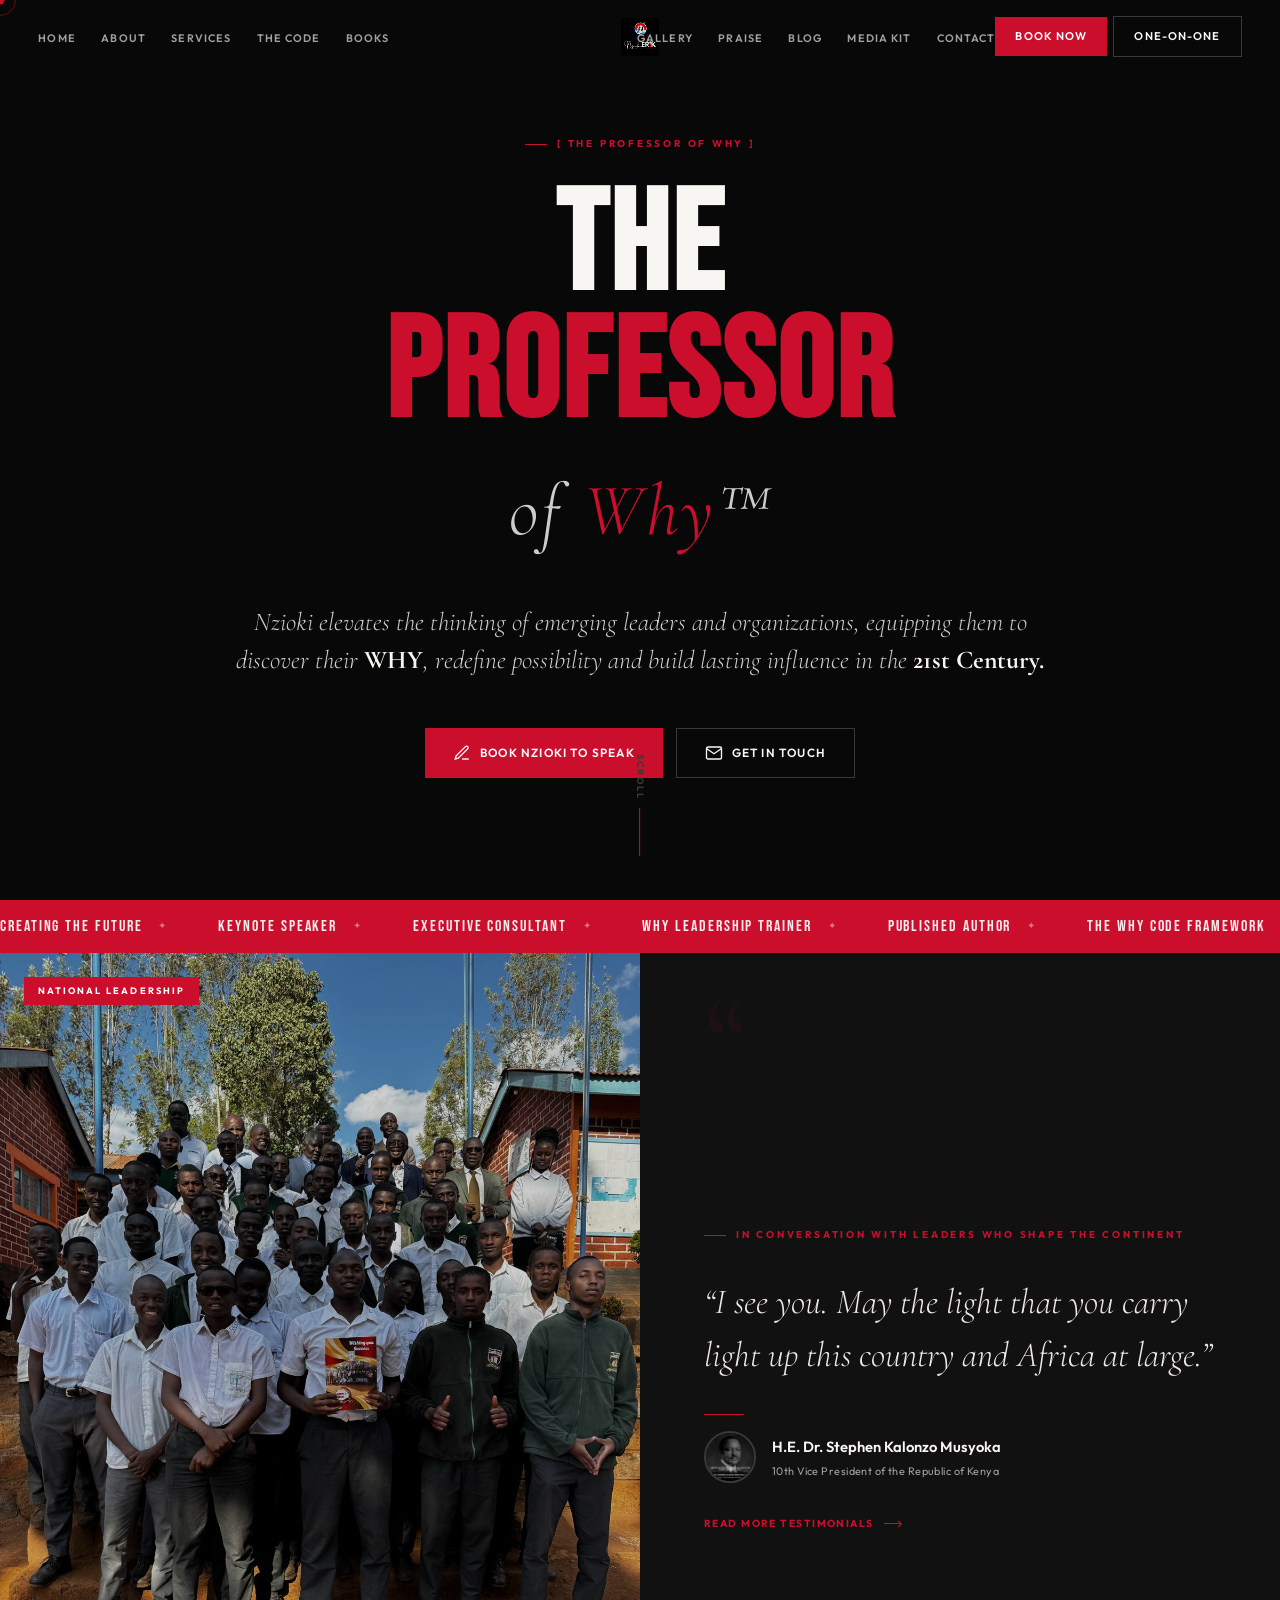
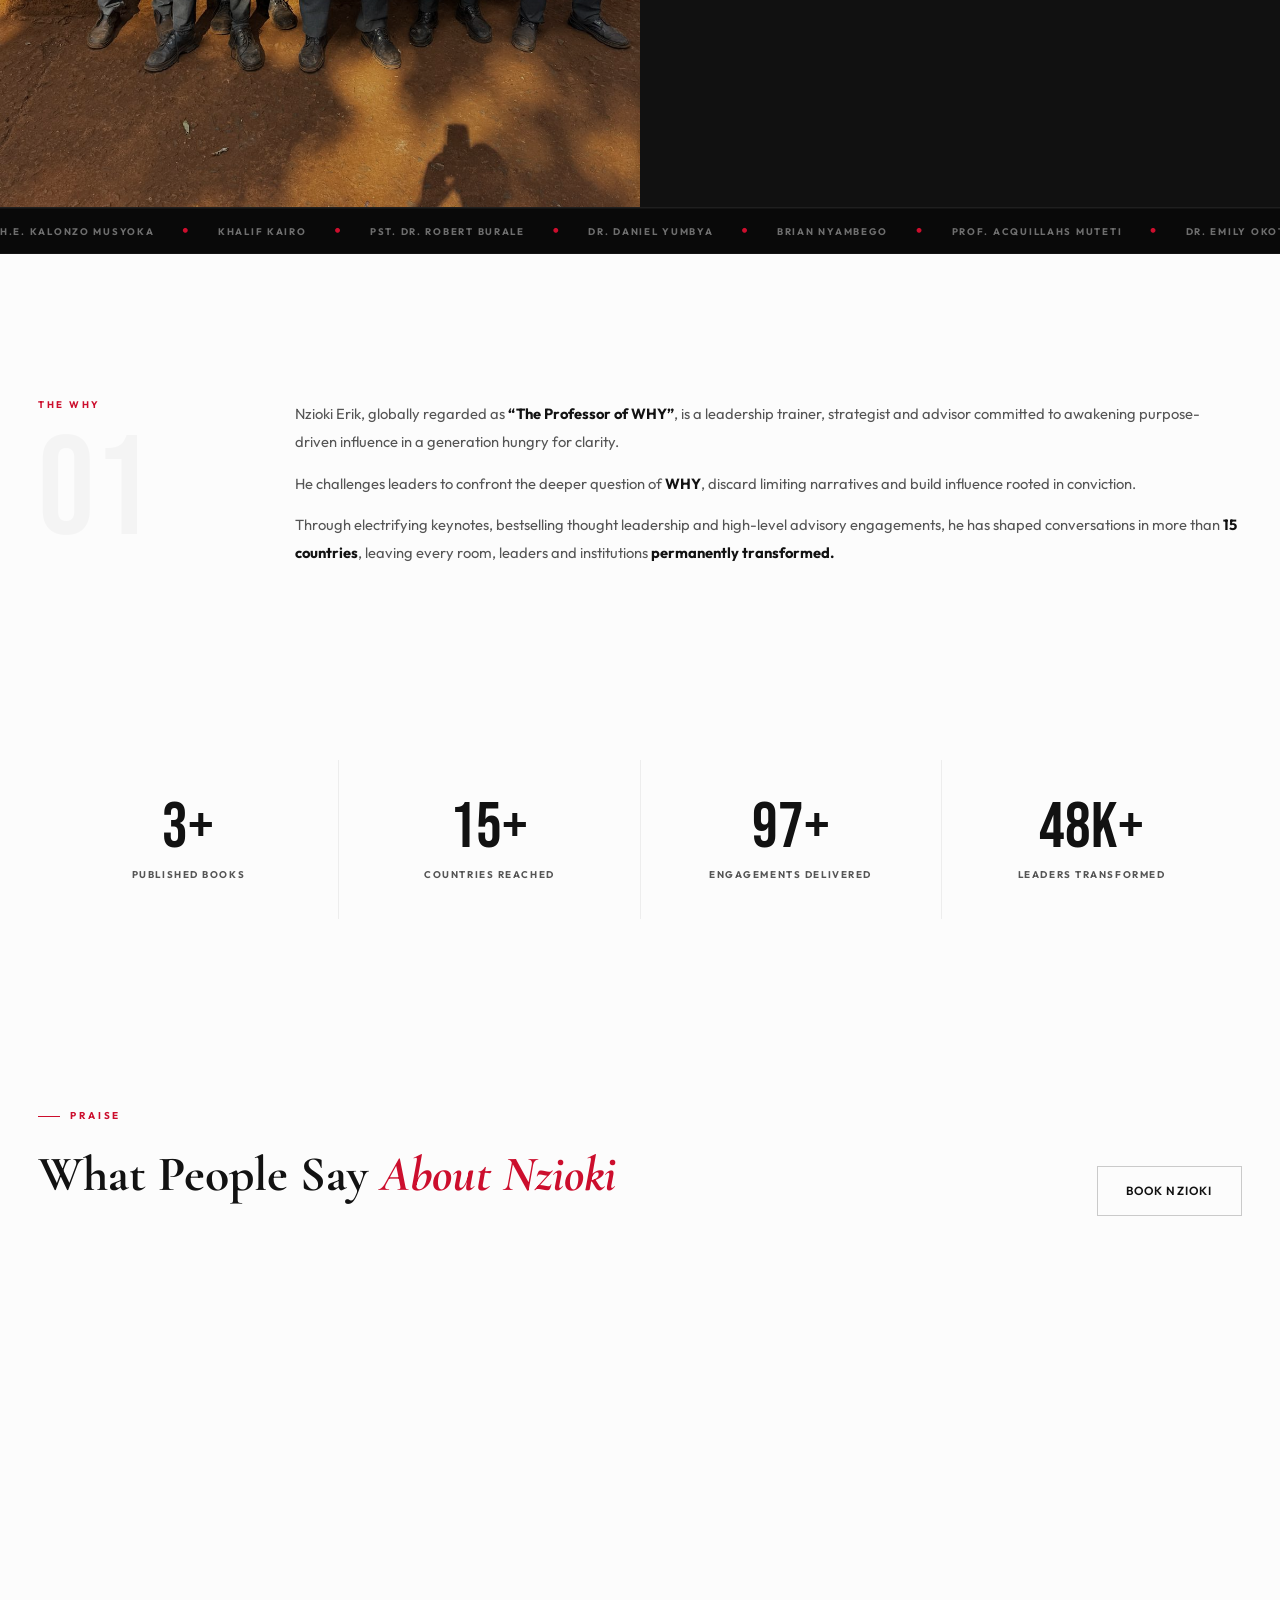
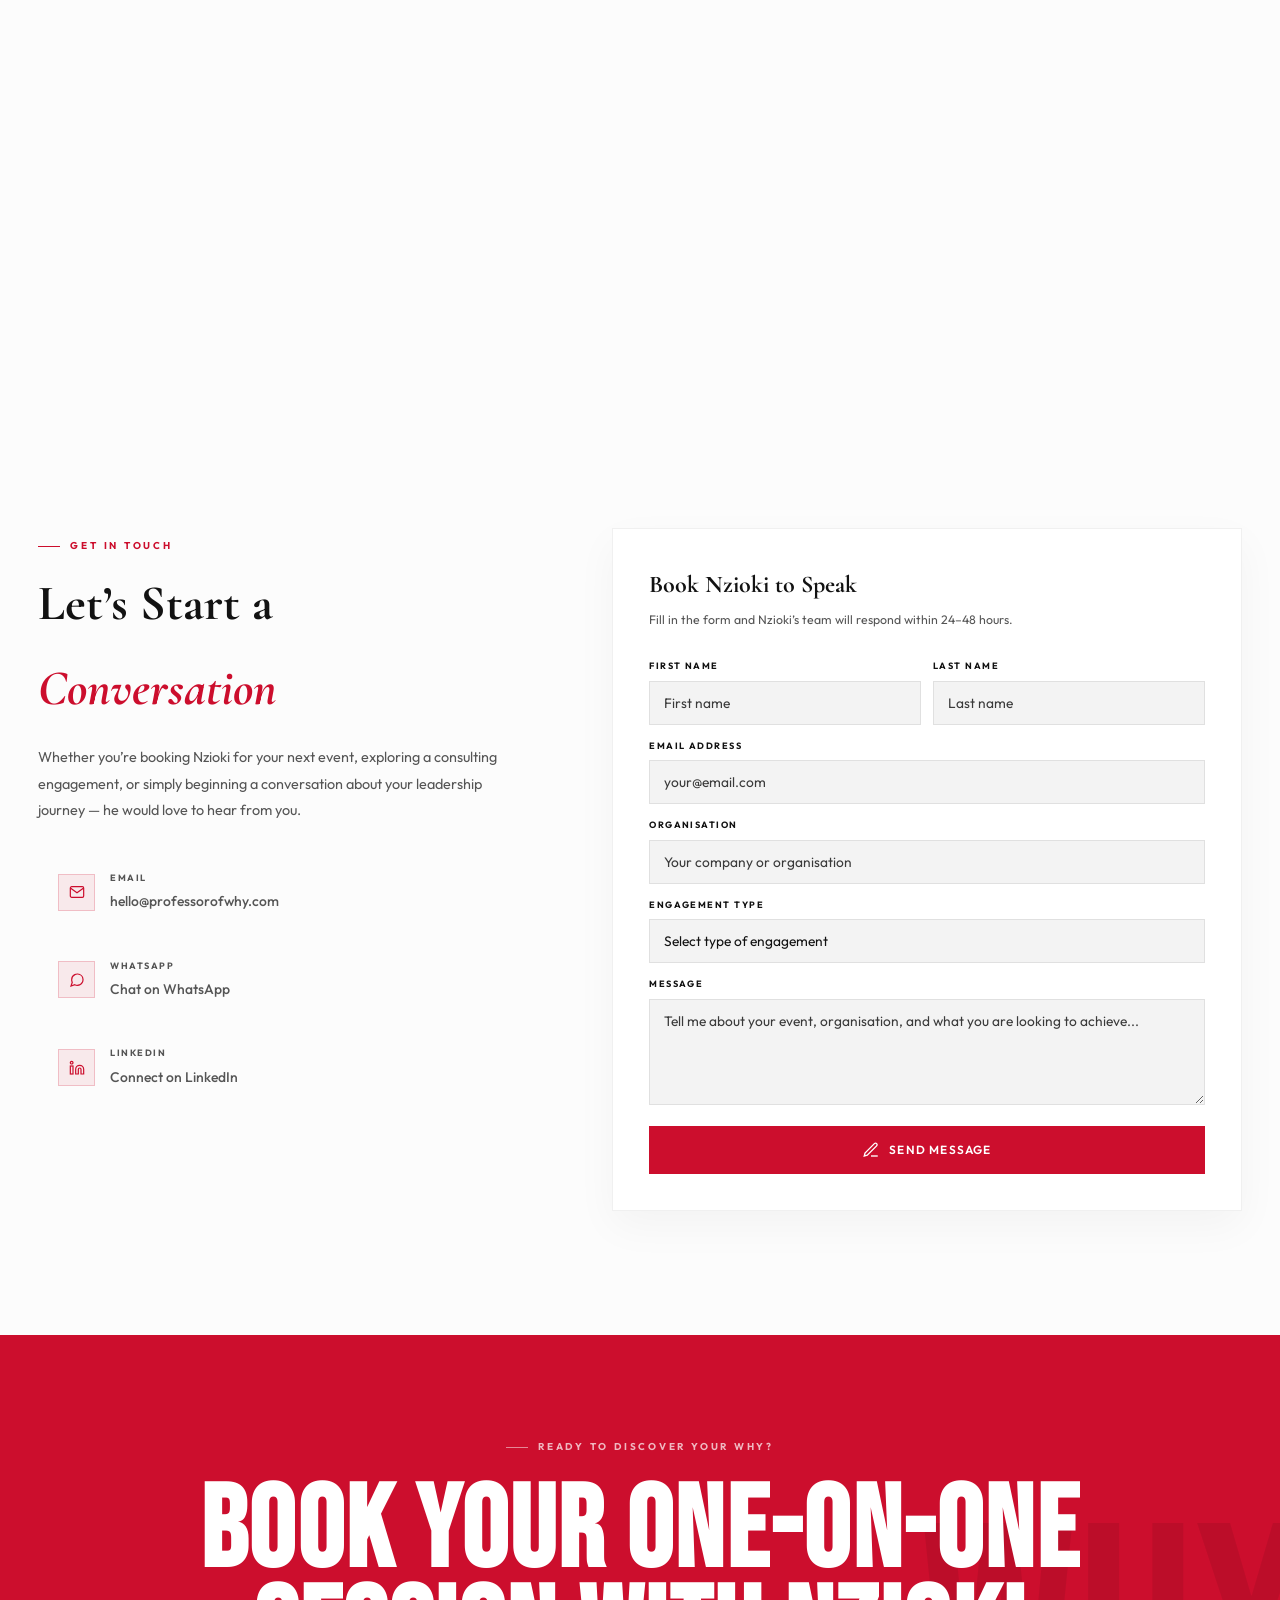
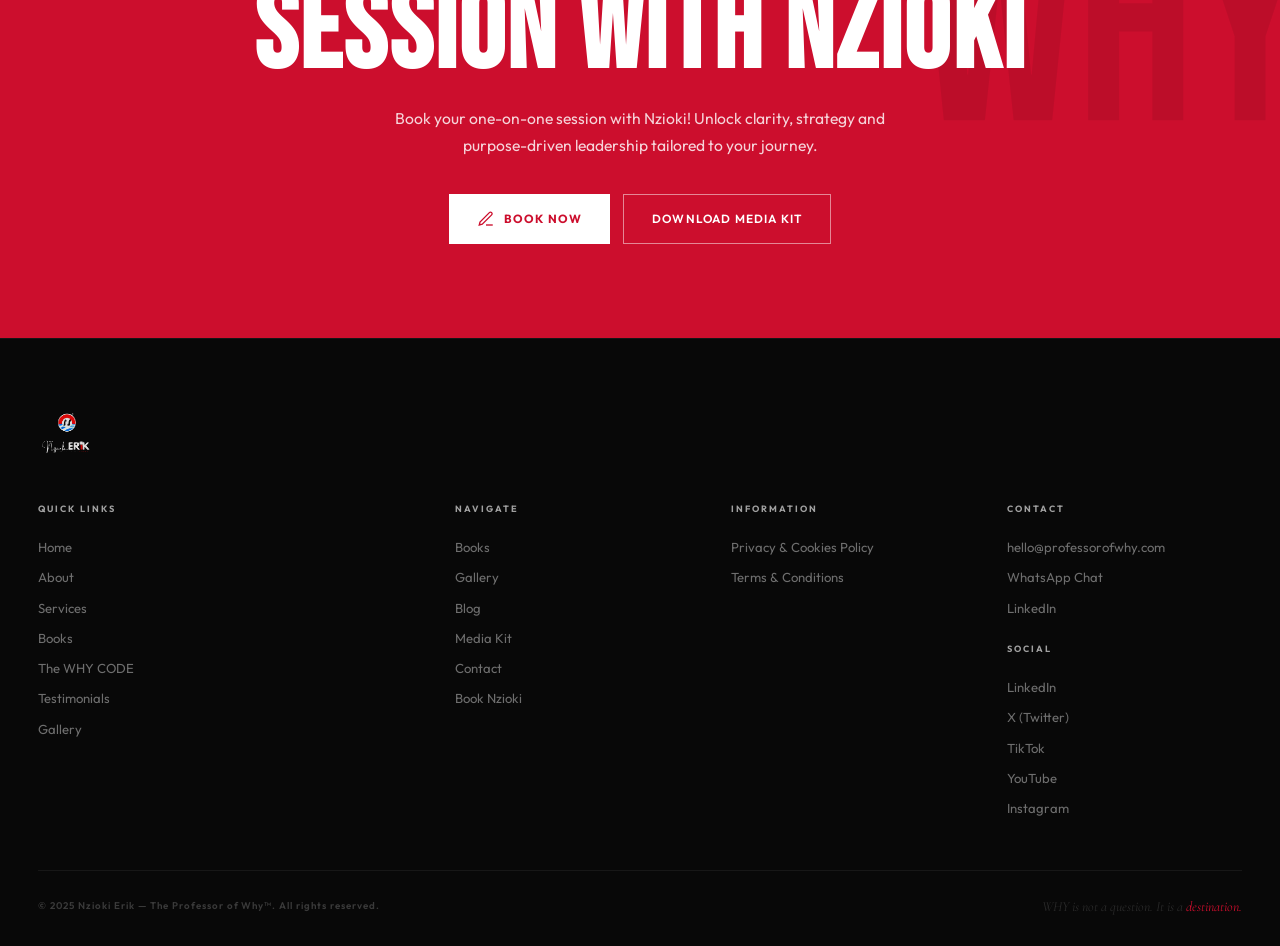
==== commit ae6eefcf: "Implement typographic hero redesign" ====
--- a/index.html
+++ b/index.html
@@ -37,7 +37,7 @@
           <li><a href="books.html">Books</a></li>
         </ul>
         <a href="index.html" class="nav-logo-center">
-          <img src="logo.png" alt="Prof. Nzioki ERiK — The Professor of Why" class="site-logo" />
+          <img src="logo.png" alt="Prof. Nzioki ERiK — The Professor of Why" class="site-logo icon-only" />
         </a>
         <ul class="nmenu" style="flex:1;justify-content:flex-end">
           <li><a href="gallery.html">Gallery</a></li>
@@ -57,29 +57,17 @@
     <a href="gallery.html">Gallery</a><a href="index.html#testi">Testimonials</a><a href="books.html#blog">Blog</a><a href="speaking.html#mk">Media Kit</a><a href="#contact">Book / Contact</a>
   </div>
 
-  <!-- HERO -->
-  <section class="hero" id="hero">
-    <div class="hero-photo"></div>
-    <div class="grain"></div>
-    <div class="wrap hero-content">
-      <div class="eyebrow-marquee-wrap">
-        <div class="eyebrow-marquee">
-          <span>Keynote Speaker<i class="edot">&#10022;</i></span>
-          <span>Published Author<i class="edot">&#10022;</i></span>
-          <span>Leadership Strategist<i class="edot">&#10022;</i></span>
-          <span>Keynote Speaker<i class="edot">&#10022;</i></span>
-          <span>Published Author<i class="edot">&#10022;</i></span>
-          <span>Leadership Strategist<i class="edot">&#10022;</i></span>
-        </div>
-      </div>
-      <h1>THE<br /><span class="r">PROFESSOR</span><span class="sub">of <span class="r">Why</span>&trade;</span></h1>
-      <div class="h-div">
-        <div class="h-div-line"></div>
-        <p class="h-sub">Nzioki elevates the thinking of emerging leaders and organizations, equipping them to discover
+    <!-- HERO -->
+  <section class="hero" id="hero" style="justify-content:center; text-align:center;">
+    <div class="wrap hero-content" style="display:flex; flex-direction:column; align-items:center;">
+      <span class="tag rv" style="margin-bottom: 2rem;">[ The Professor of Why ]</span>
+      <h1 class="rv d1" style="font-size: clamp(4rem, 11vw, 9.5rem); line-height: 0.9; margin-bottom:1rem;">THE<br /><span class="r">PROFESSOR</span><span class="sub" style="display:block; margin-top:0.3em;">of <span class="r">Why</span>&trade;</span></h1>
+      <div class="h-div rv d2" style="justify-content:center; max-width:840px; margin: 1.5rem auto 3rem;">
+        <p class="h-sub" style="font-size: clamp(1.15rem, 2.5vw, 1.6rem);">Nzioki elevates the thinking of emerging leaders and organizations, equipping them to discover
           their <strong>WHY</strong>, redefine possibility and build lasting influence in the <strong>21st
             Century.</strong></p>
       </div>
-      <div class="h-ctas">
+      <div class="h-ctas rv d3" style="justify-content:center;">
         <a href="#contact" class="btn btn-red"><svg width="18" height="18" viewBox="0 0 24 24" fill="none"
             stroke="currentColor" stroke-width="1.8">
             <path d="M12 20h9" />
@@ -90,25 +78,11 @@
             <path d="M4 4h16c1.1 0 2 .9 2 2v12c0 1.1-.9 2-2 2H4c-1.1 0-2-.9-2-2V6c0-1.1.9-2 2-2z" />
             <polyline points="22,6 12,13 2,6" />
           </svg> Get in Touch</a>
-        <a href="#cta-band" class="btn btn-ghost"><svg width="18" height="18" viewBox="0 0 24 24" fill="none"
-            stroke="currentColor" stroke-width="1.8">
-            <path d="M20 21v-2a4 4 0 00-4-4H8a4 4 0 00-4 4v2" />
-            <circle cx="12" cy="7" r="4" />
-          </svg> One-on-One</a>
-      </div>
-    </div>
-    <div class="h-card">
-      <span class="hc-role">The Professor of Why&trade;</span>
-      <div class="hc-name">Nzioki Erik</div>
-      <div class="hc-bar"></div>
-      <div class="hc-stats">
-        <div class="hc-stat"><span>100+</span><span>Engagements</span></div>
-        <div class="hc-stat"><span>15+</span><span>Countries</span></div>
-        <div class="hc-stat"><span>50K+</span><span>Leaders</span></div>
-      </div>
-    </div>
-    <div class="scroll-cue">
-      <div class="sc-line"></div><span class="sc-txt">Scroll</span>
+      </div>
+    </div>
+    <div class="scroll-cue" style="left:50%; transform:translateX(-50%); flex-direction:column; gap:8px;">
+      <span class="sc-txt" style="writing-mode: vertical-rl;">Scroll</span>
+      <div class="sc-line" style="width:1px; height:48px;"></div>
     </div>
   </section>
 
--- a/style.css
+++ b/style.css
@@ -2904,3 +2904,33 @@
 .theme-light .btn-ghost::before {
   background: rgba(0,0,0,0.04) !important;
 }
+
+/* HERO REDESIGN OVERRIDES */
+.site-logo.icon-only {
+  width: 38px;
+  height: 38px;
+  object-fit: cover;
+  object-position: left center;
+  border-radius: 4px;
+}
+
+#hero {
+  min-height: 100vh;
+  display: flex;
+  align-items: center;
+  justify-content: center;
+  padding: 0;
+  overflow: hidden; /* Fix horizontal overflow */
+}
+
+#hero .hero-content {
+  padding: calc(var(--nav-h) + 20px) 0 80px;
+  width: 100%;
+}
+
+/* Ensure no element extends past 100vw */
+body {
+  overflow-x: hidden;
+  max-width: 100vw;
+}
+
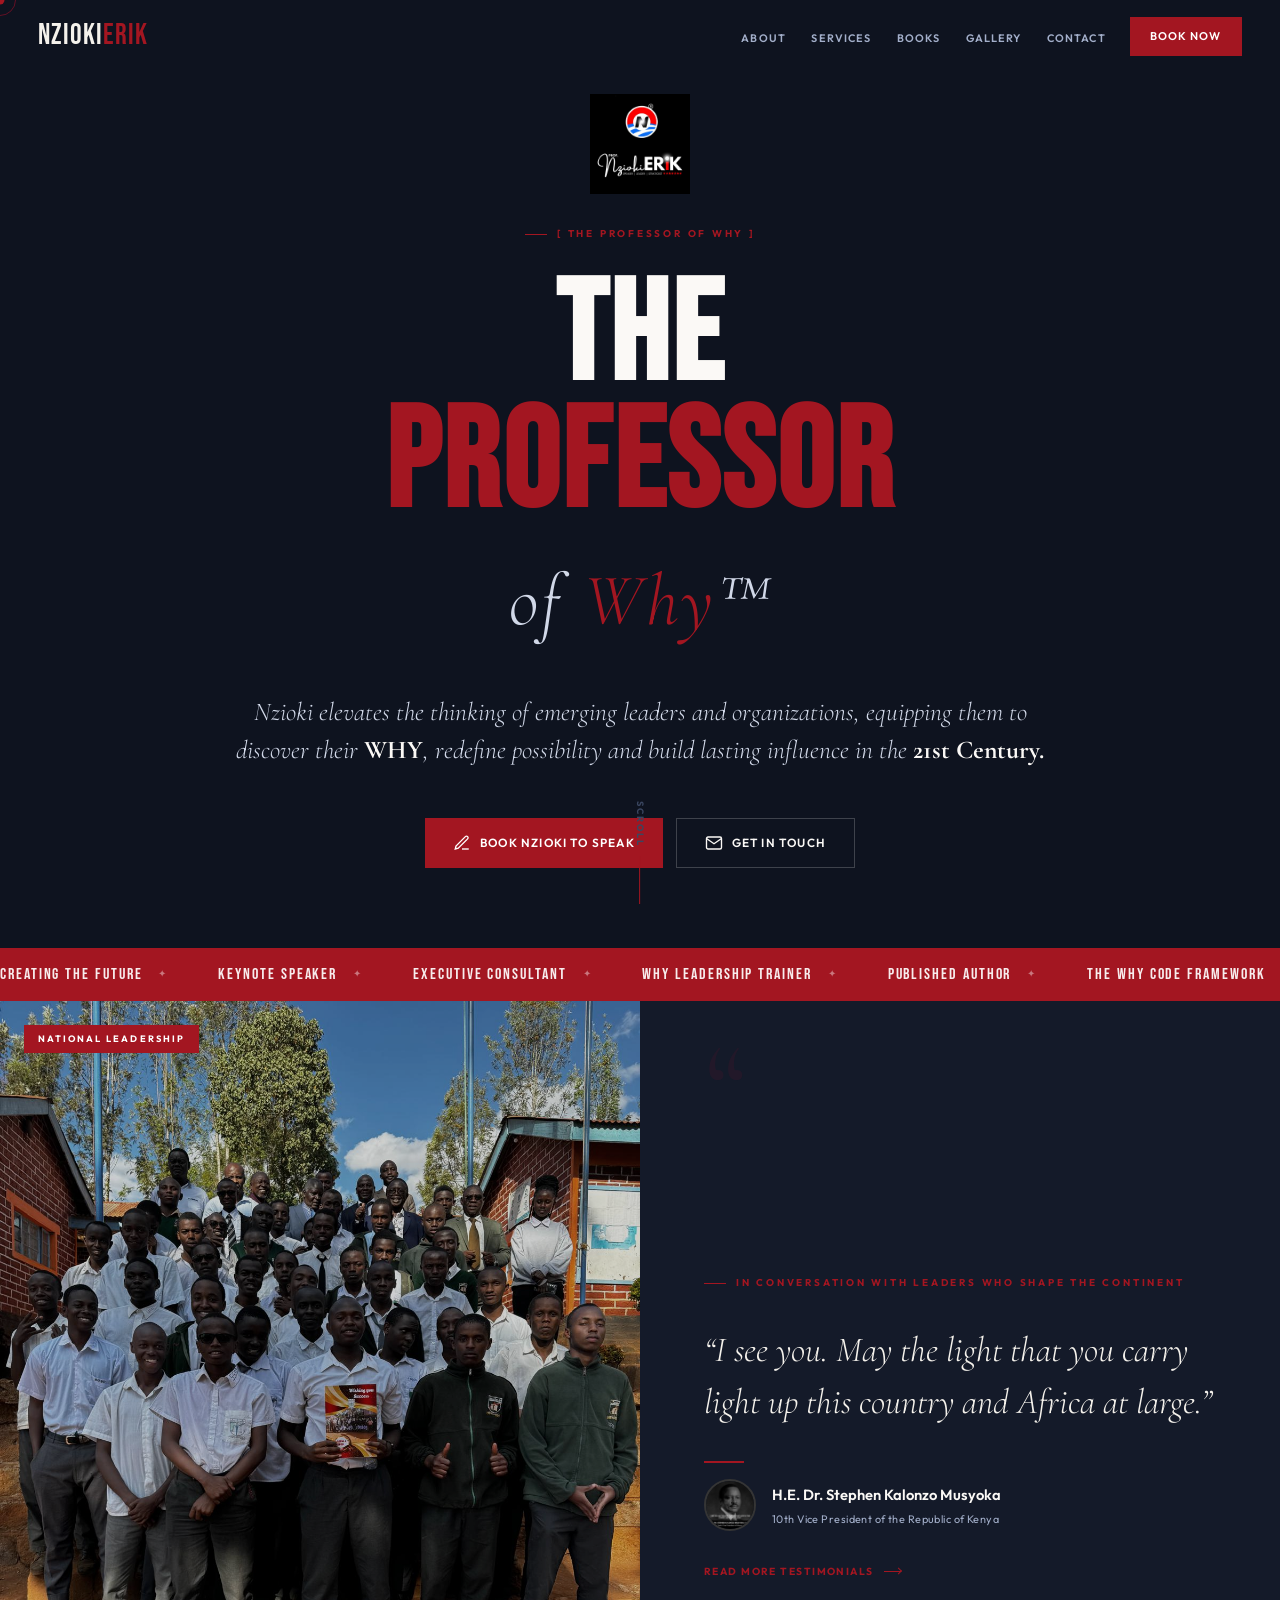
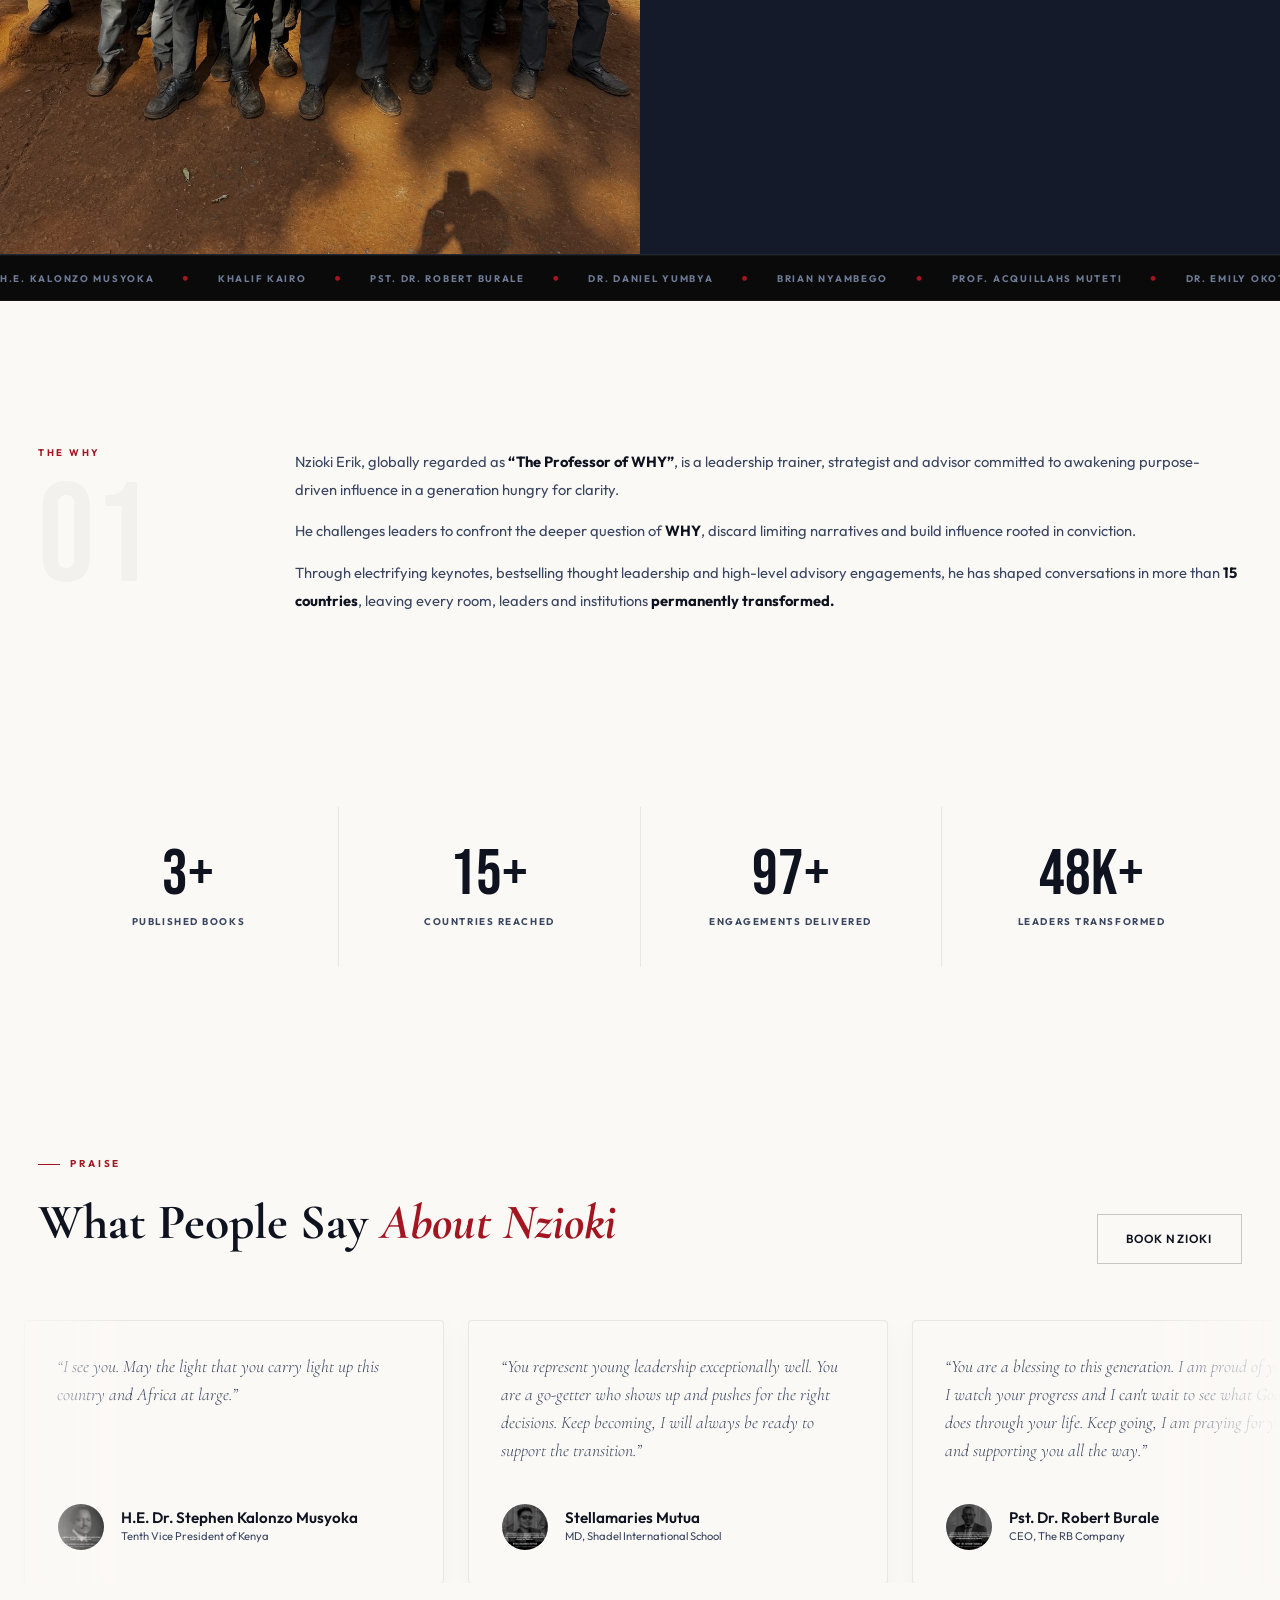
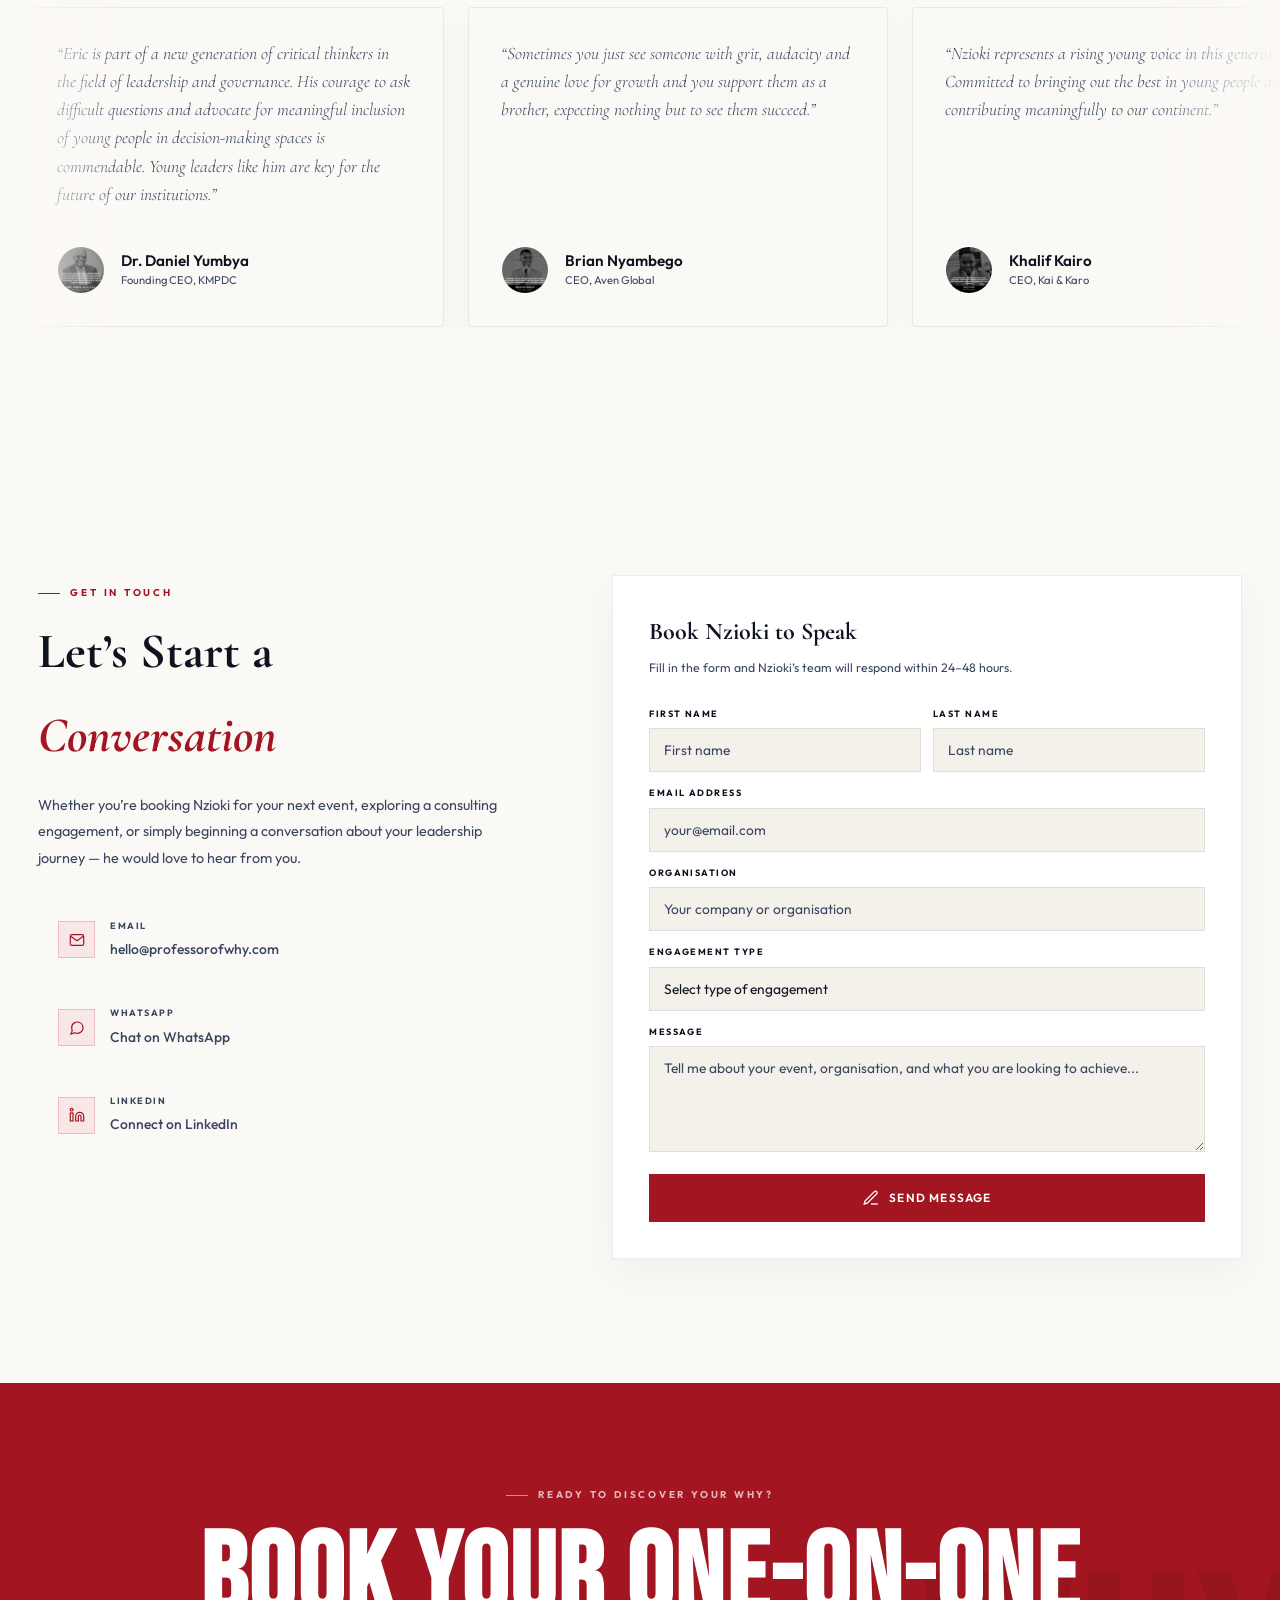
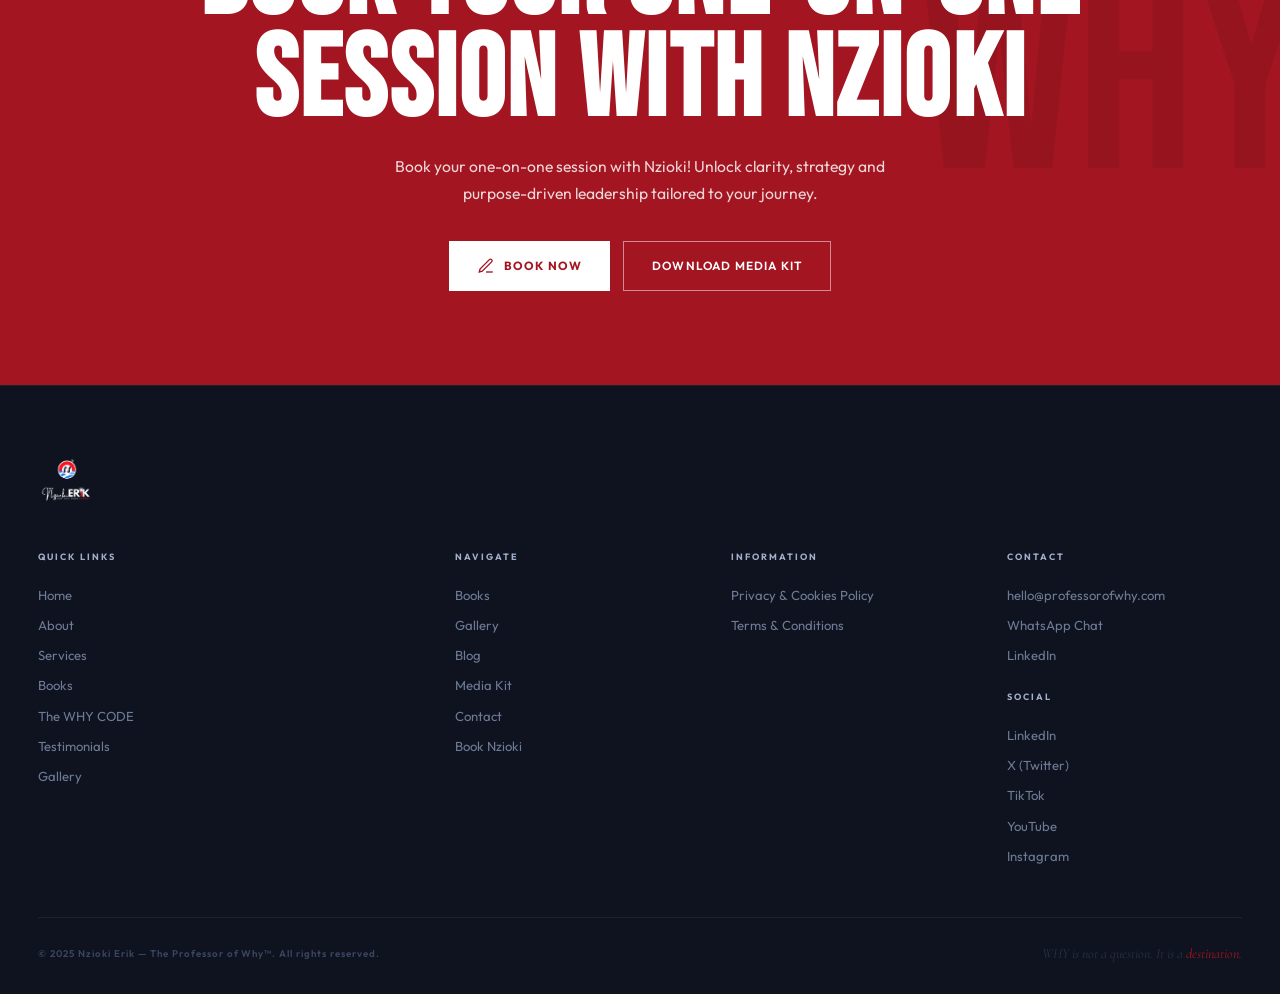
==== commit 26cb0463: "Reposition logo to Hero and use text logo in nav" ====
--- a/index.html
+++ b/index.html
@@ -28,27 +28,19 @@
   <!-- NAV -->
   <nav class="nav" id="nav">
     <div class="wrap">
-      <div class="nav-inner">
-        <ul class="nmenu" style="flex:1">
-          <li><a href="index.html">Home</a></li>
+      <div class="nav-inner" style="justify-content: space-between;">
+        <a href="index.html" class="nav-text-logo" style="font-family: var(--f-display); font-size: 1.8rem; letter-spacing: 1px; color: var(--cream); text-decoration: none;">NZIOKI<span style="color: var(--red);">ERiK</span></a>
+        
+        <ul class="nmenu" style="flex: 1; justify-content: flex-end; margin-right: 1.5rem;">
           <li><a href="about.html">About</a></li>
           <li><a href="speaking.html">Services</a></li>
-          <li><a href="about.html#code">The CODE</a></li>
           <li><a href="books.html">Books</a></li>
-        </ul>
-        <a href="index.html" class="nav-logo-center">
-          <img src="logo.png" alt="Prof. Nzioki ERiK — The Professor of Why" class="site-logo icon-only" />
-        </a>
-        <ul class="nmenu" style="flex:1;justify-content:flex-end">
           <li><a href="gallery.html">Gallery</a></li>
-          <li><a href="index.html#testi">Praise</a></li>
-          <li><a href="books.html#blog">Blog</a></li>
-          <li><a href="speaking.html#mk">Media Kit</a></li>
           <li><a href="#contact">Contact</a></li>
         </ul>
+        
         <a href="#contact" class="btn btn-red btn-sm nav-book">Book Now</a>
-        <a href="#cta-band" class="btn btn-ghost btn-sm nav-book" style="margin-left:6px">One-on-One</a>
-        <button class="ham" id="ham"><span></span><span></span><span></span></button>
+        <button class="ham" id="ham" style="margin-left: 1rem;"><span></span><span></span><span></span></button>
       </div>
     </div>
   </nav>
@@ -57,9 +49,12 @@
     <a href="gallery.html">Gallery</a><a href="index.html#testi">Testimonials</a><a href="books.html#blog">Blog</a><a href="speaking.html#mk">Media Kit</a><a href="#contact">Book / Contact</a>
   </div>
 
-    <!-- HERO -->
+      <!-- HERO -->
   <section class="hero" id="hero" style="justify-content:center; text-align:center;">
     <div class="wrap hero-content" style="display:flex; flex-direction:column; align-items:center;">
+      <div style="margin-bottom: 2rem;">
+        <img src="logo.png" alt="Icon" style="height: 100px; width: auto; mix-blend-mode: screen; filter: drop-shadow(0 0 0 rgba(0,0,0,0)); object-fit: contain;" />
+      </div>
       <span class="tag rv" style="margin-bottom: 2rem;">[ The Professor of Why ]</span>
       <h1 class="rv d1" style="font-size: clamp(4rem, 11vw, 9.5rem); line-height: 0.9; margin-bottom:1rem;">THE<br /><span class="r">PROFESSOR</span><span class="sub" style="display:block; margin-top:0.3em;">of <span class="r">Why</span>&trade;</span></h1>
       <div class="h-div rv d2" style="justify-content:center; max-width:840px; margin: 1.5rem auto 3rem;">
--- a/style.css
+++ b/style.css
@@ -1,25 +1,31 @@
-  
-    :root {
-      --ink: #080808;
-      --ink2: #111111;
-      --ink3: #1c1c1c;
-      --ink4: #2a2a2a;
-      --dim: #3a3a3a;
-      --muted: #6e6e6e;
-      --silver: #a0a0a0;
-      --smoke: #cccccc;
-      --cream: #ece9e4;
-      --white: #f8f6f2;
-      --red: #cc0e2d;
-      --red2: #a50b24;
-      --red3: #e51535;
-      --redglow: rgba(204, 14, 45, .16);
-      --redglow2: rgba(204, 14, 45, .06);
-      --bg-light: #fcfcfc;
-      --bg-light-alt: #f3f3f3;
-      --text-dark: #121212;
-      --text-dark-muted: #555555;
-      --border-light: rgba(0,0,0,0.06);
+:root {
+      /* The Visionary Palette - Dark/Midnight Slate Base */
+      --ink: #0E131F;
+      --ink2: #141A29;
+      --ink3: #1C2436;
+      --ink4: #273147;
+      --dim: #3A4660;
+      --muted: #6E7B96;
+      --silver: #A3AFCA;
+      --smoke: #D1D8E8;
+      
+      /* Typography / Light Mode Base */
+      --cream: #F4F1EB;
+      --white: #FBF9F6;
+      
+      /* Commanding Crimson Accents */
+      --red: #A31621;
+      --red2: #801018;
+      --red3: #BD1C28;
+      --redglow: rgba(163, 22, 33, .22);
+      --redglow2: rgba(163, 22, 33, .08);
+      
+      /* Hybrid Light Mode Colors */
+      --bg-light: #FBF9F6;
+      --bg-light-alt: #F4F1EB;
+      --text-dark: #0E131F;
+      --text-dark-muted: #3A4660;
+      --border-light: rgba(14, 19, 31, 0.08);
       --f-display: 'Bebas Neue', sans-serif;
       --f-serif: 'Cormorant Garamond', Georgia, serif;
       --f-sans: 'Outfit', system-ui, sans-serif;
@@ -2934,3 +2940,23 @@
   max-width: 100vw;
 }
 
+
+/* MIX BLEND MODE FOR LOGO TO MATCH BACKGROUND */
+.site-logo {
+  mix-blend-mode: screen; /* Strips away black backgrounds, leaving only the white/light logo */
+  filter: drop-shadow(0 0 0 rgba(0,0,0,0)); /* Reset any shadows that might mess with blend mode */
+}
+
+/* RE-LAYOUT NAV TO PREVENT OVERLAP */
+.nav-inner {
+  justify-content: flex-start !important;
+}
+.nmenu {
+  flex: none !important;
+  margin-left: auto;
+}
+.nav-logo-center {
+  position: static !important;
+  transform: none !important;
+  margin-right: auto;
+}
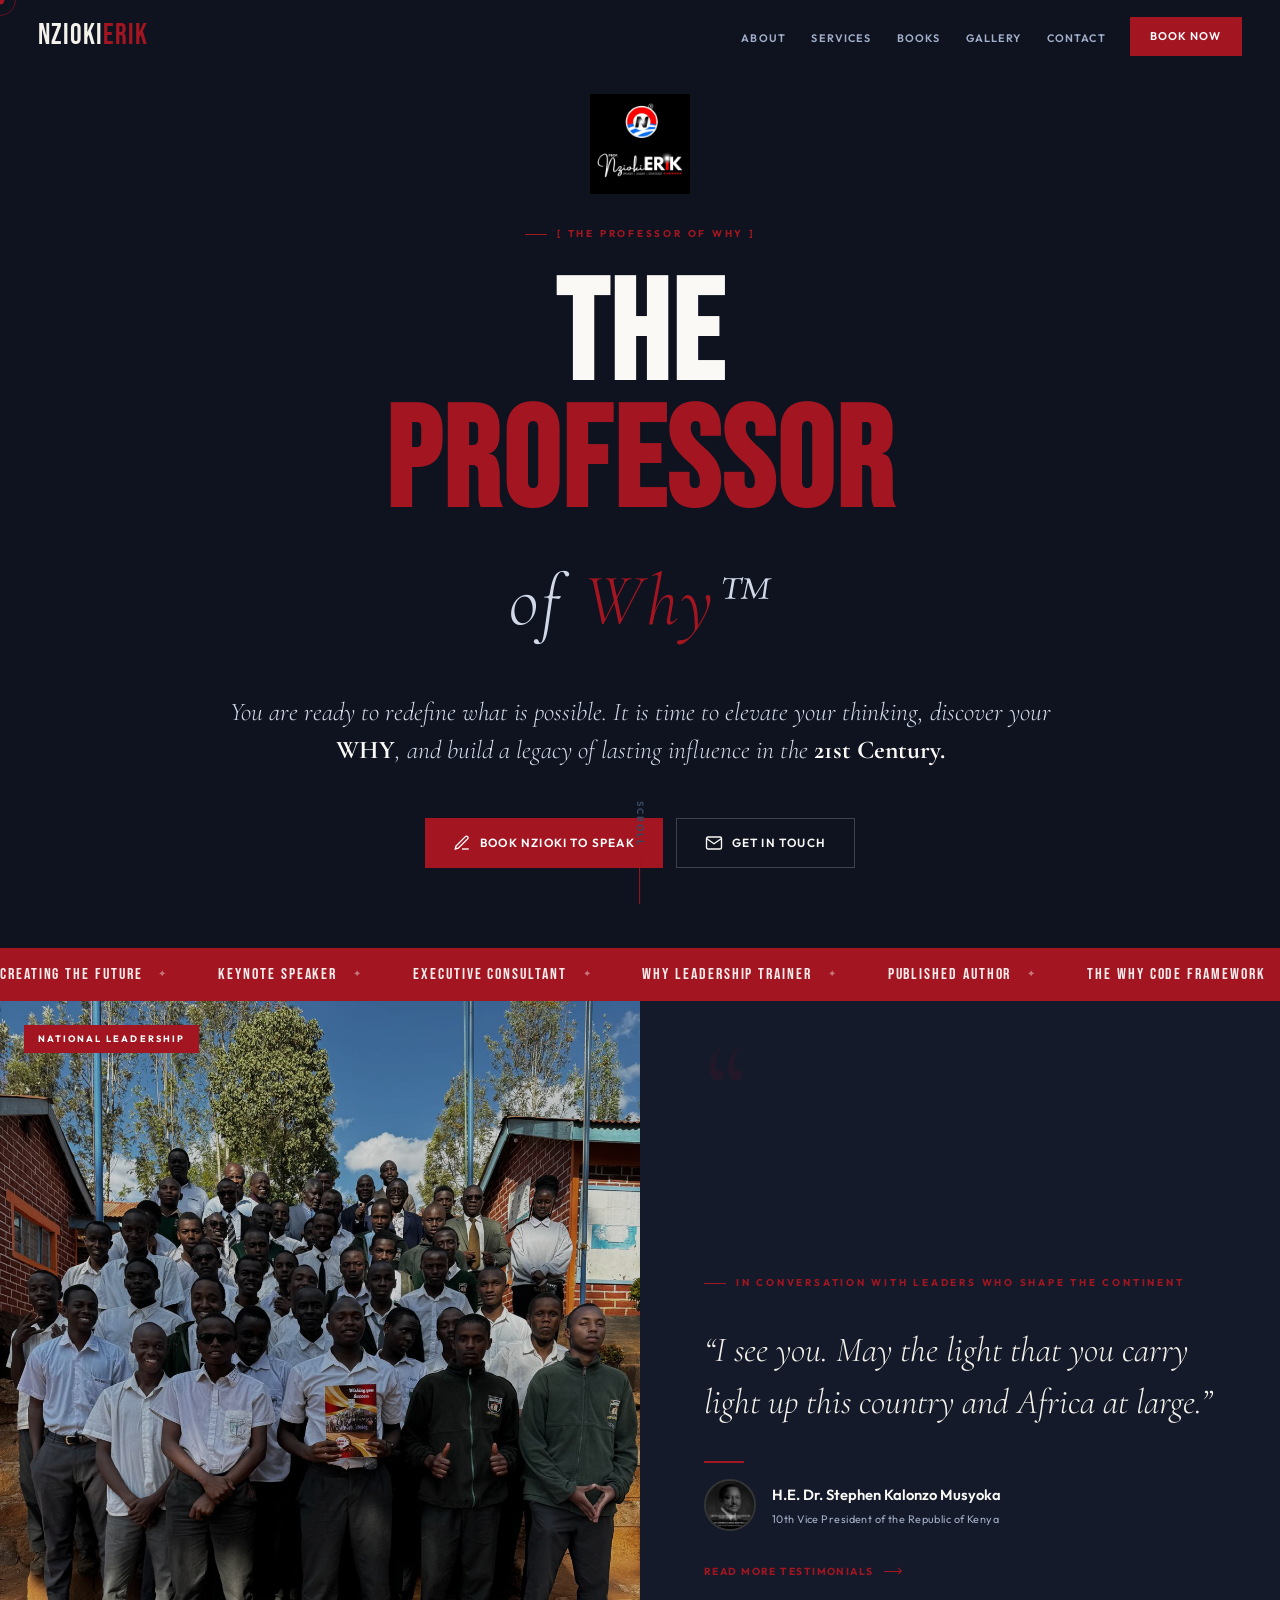
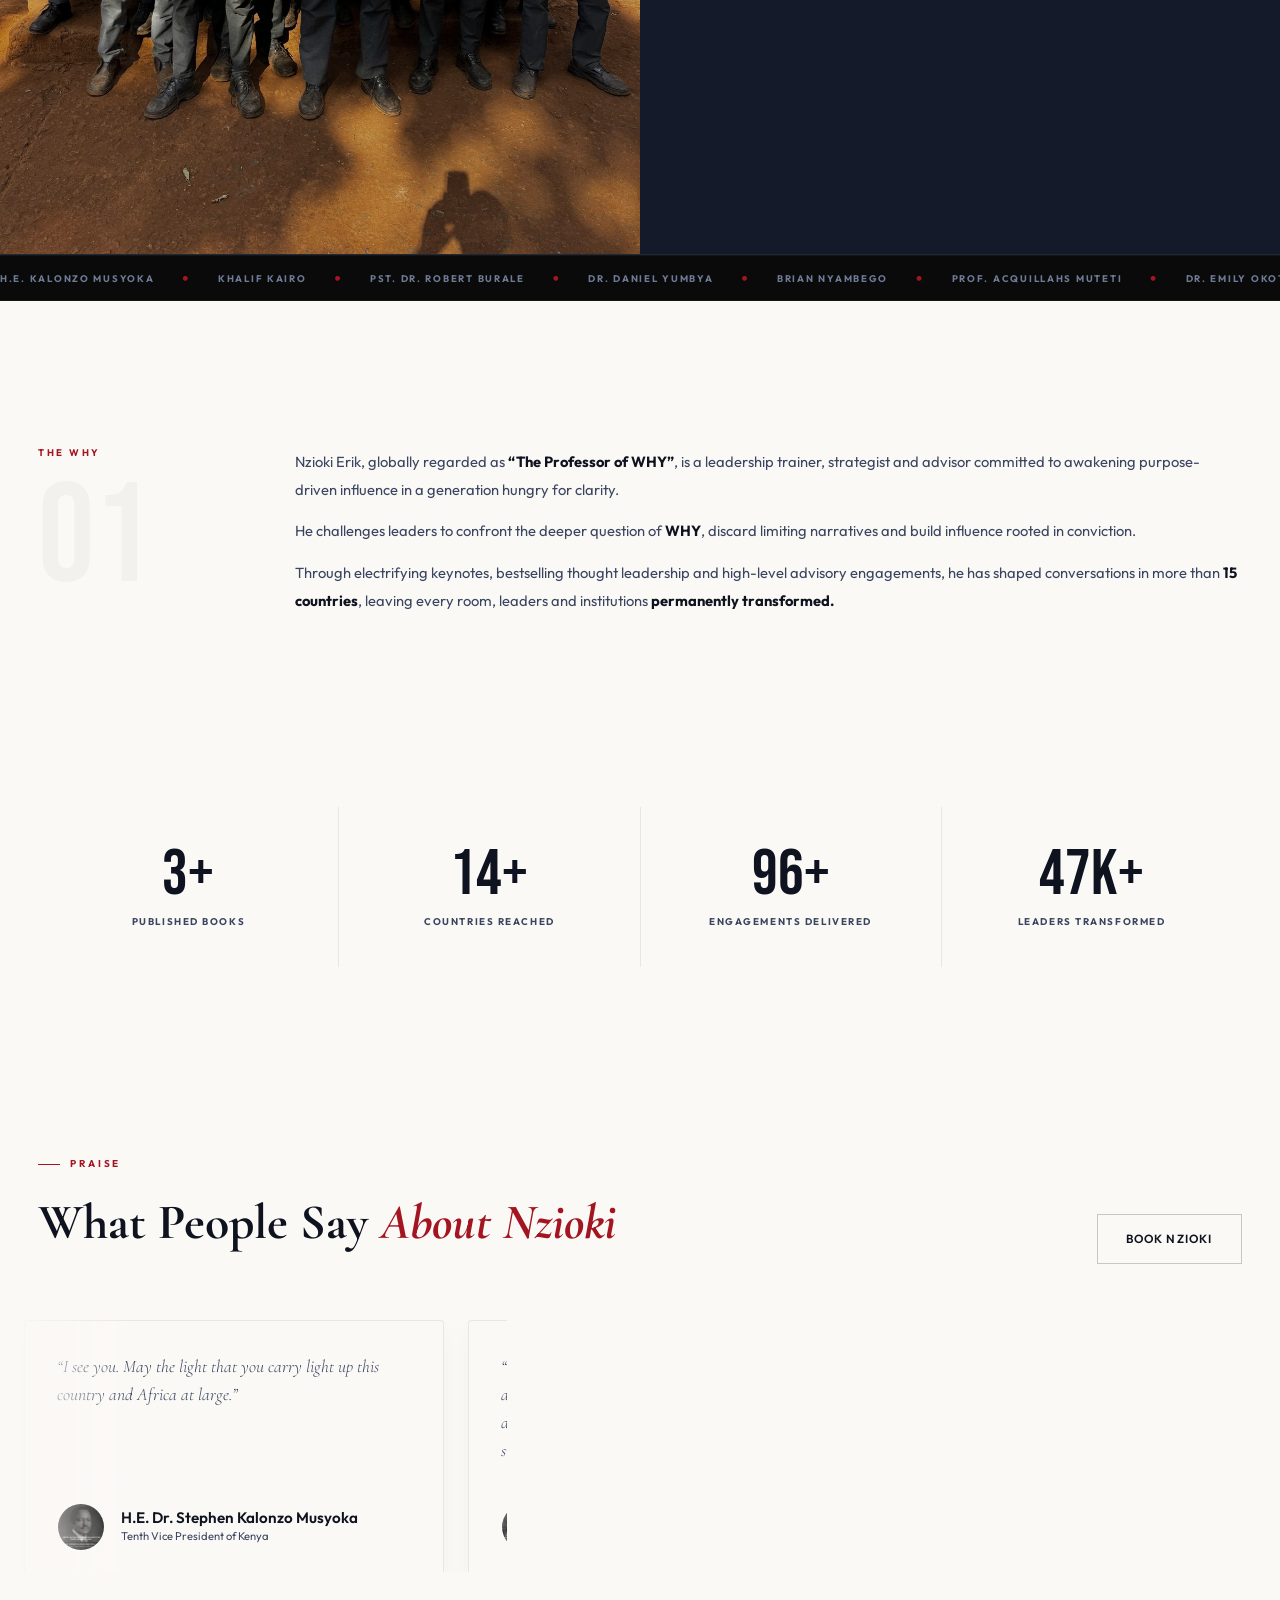
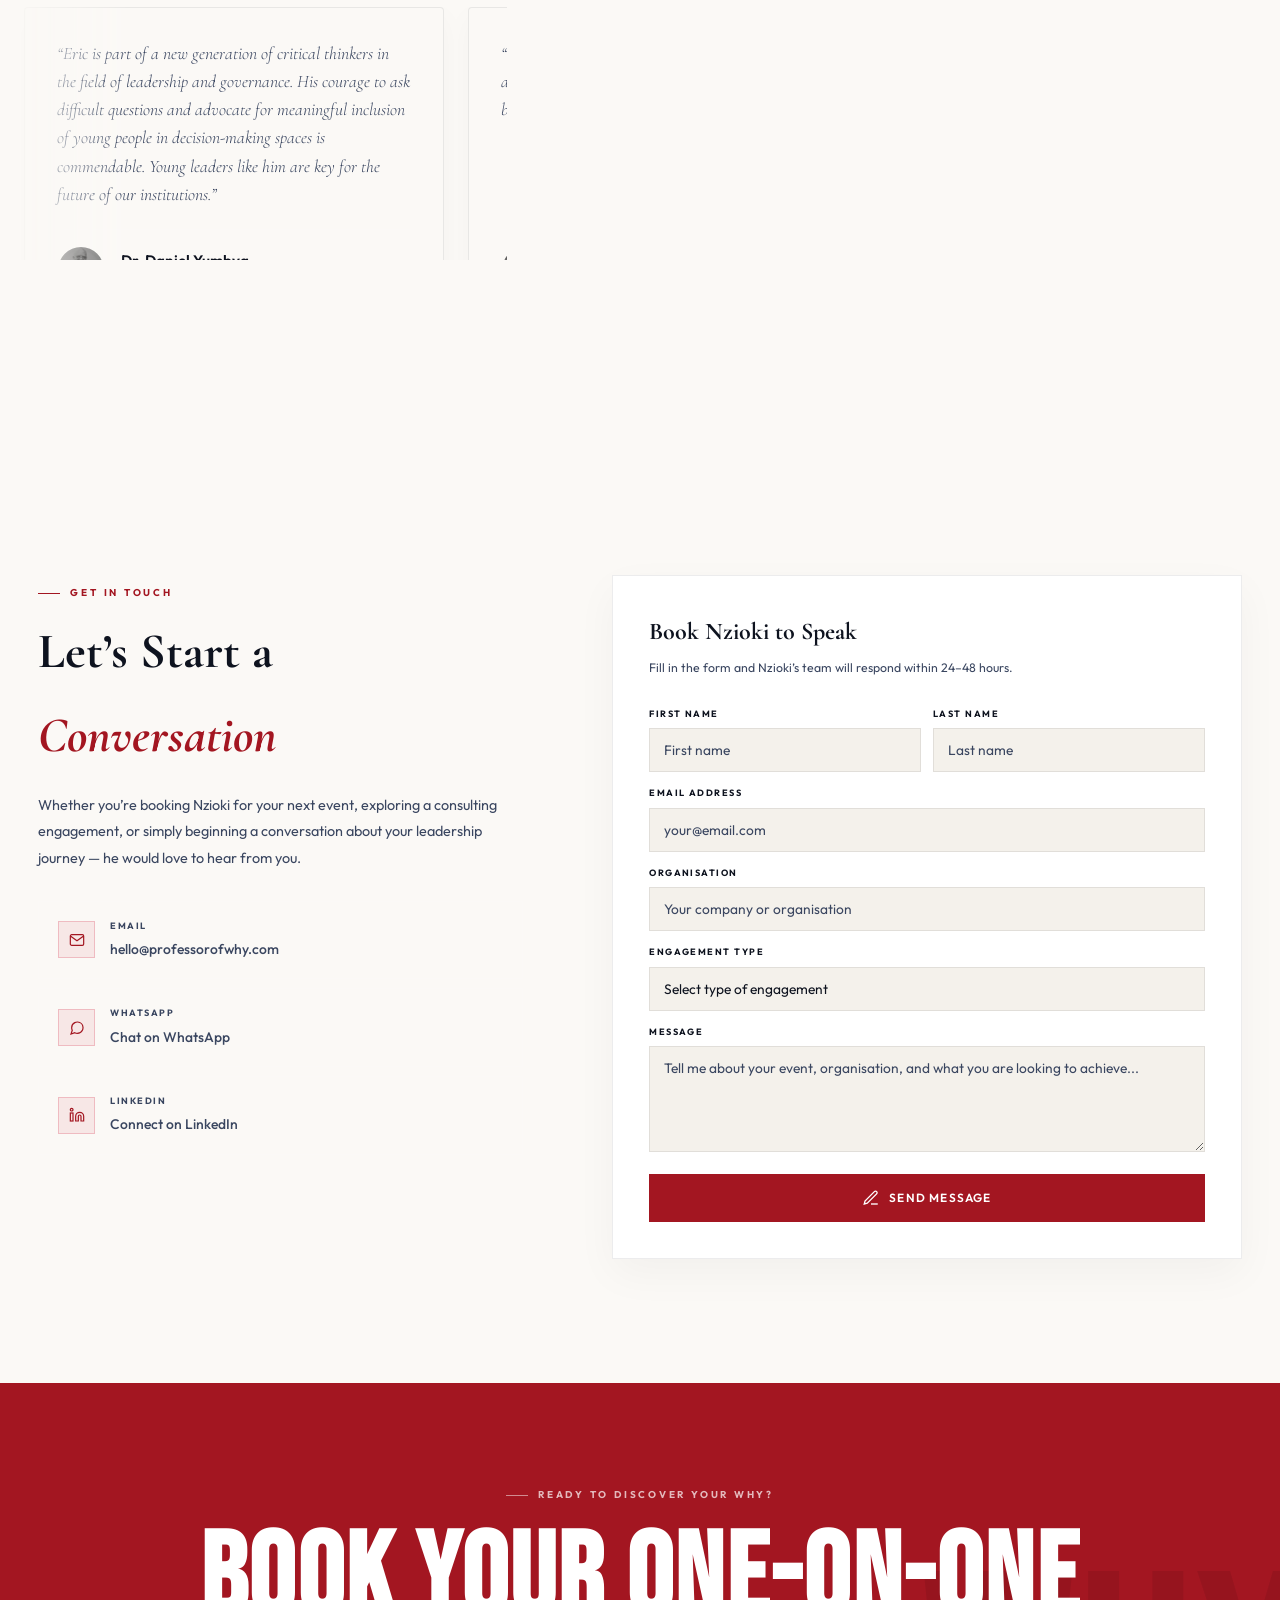
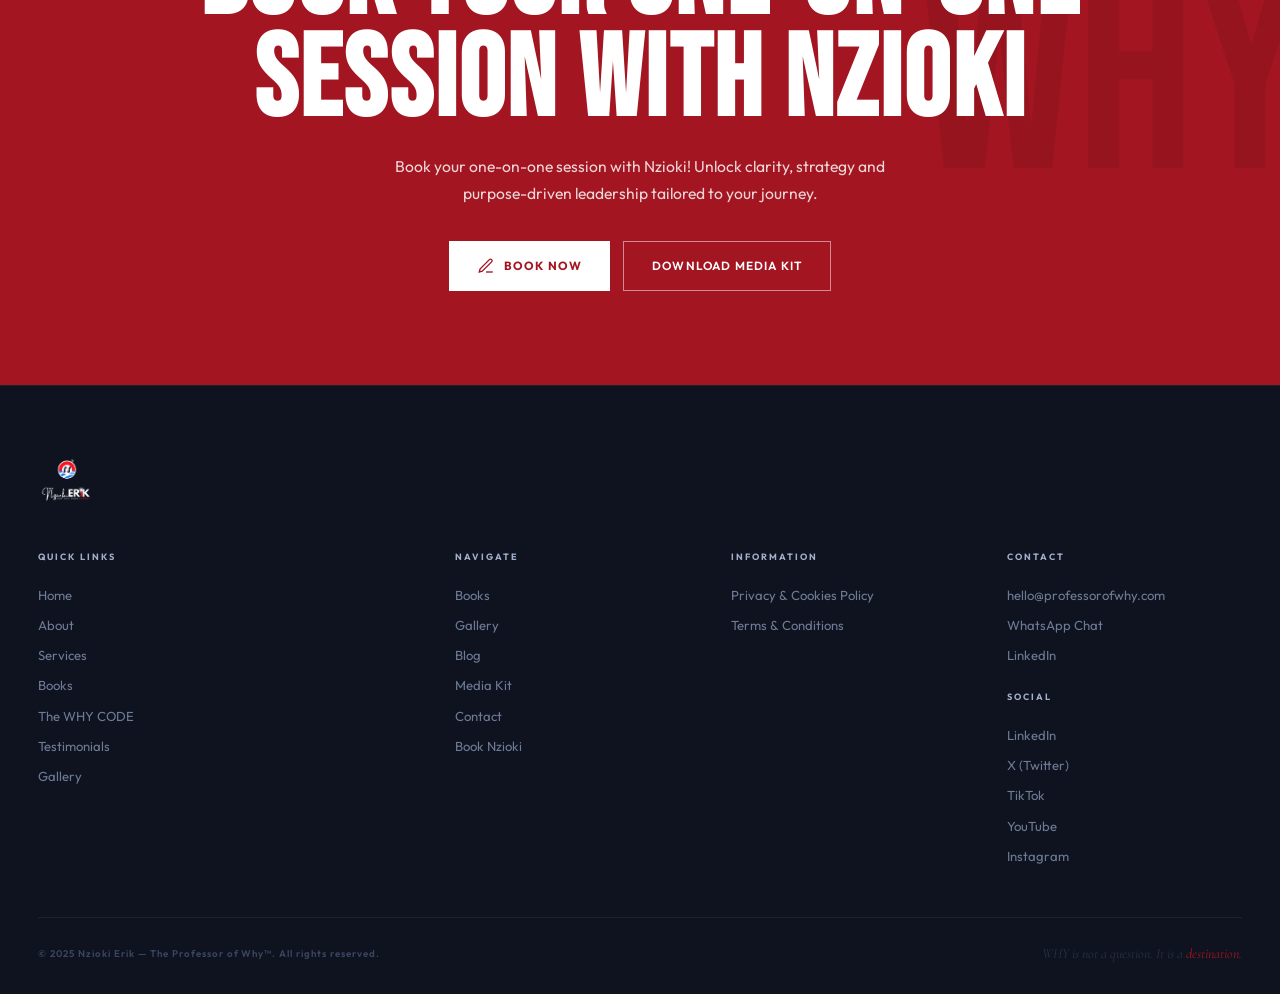
==== commit 726bc1ff: "Update hero quote copy to focus on the visitor" ====
--- a/index.html
+++ b/index.html
@@ -58,9 +58,7 @@
       <span class="tag rv" style="margin-bottom: 2rem;">[ The Professor of Why ]</span>
       <h1 class="rv d1" style="font-size: clamp(4rem, 11vw, 9.5rem); line-height: 0.9; margin-bottom:1rem;">THE<br /><span class="r">PROFESSOR</span><span class="sub" style="display:block; margin-top:0.3em;">of <span class="r">Why</span>&trade;</span></h1>
       <div class="h-div rv d2" style="justify-content:center; max-width:840px; margin: 1.5rem auto 3rem;">
-        <p class="h-sub" style="font-size: clamp(1.15rem, 2.5vw, 1.6rem);">Nzioki elevates the thinking of emerging leaders and organizations, equipping them to discover
-          their <strong>WHY</strong>, redefine possibility and build lasting influence in the <strong>21st
-            Century.</strong></p>
+        <p class="h-sub" style="font-size: clamp(1.15rem, 2.5vw, 1.6rem);">You are ready to redefine what is possible. It is time to elevate your thinking, discover your <strong>WHY</strong>, and build a legacy of lasting influence in the <strong>21st Century.</strong></p>
       </div>
       <div class="h-ctas rv d3" style="justify-content:center;">
         <a href="#contact" class="btn btn-red"><svg width="18" height="18" viewBox="0 0 24 24" fill="none"
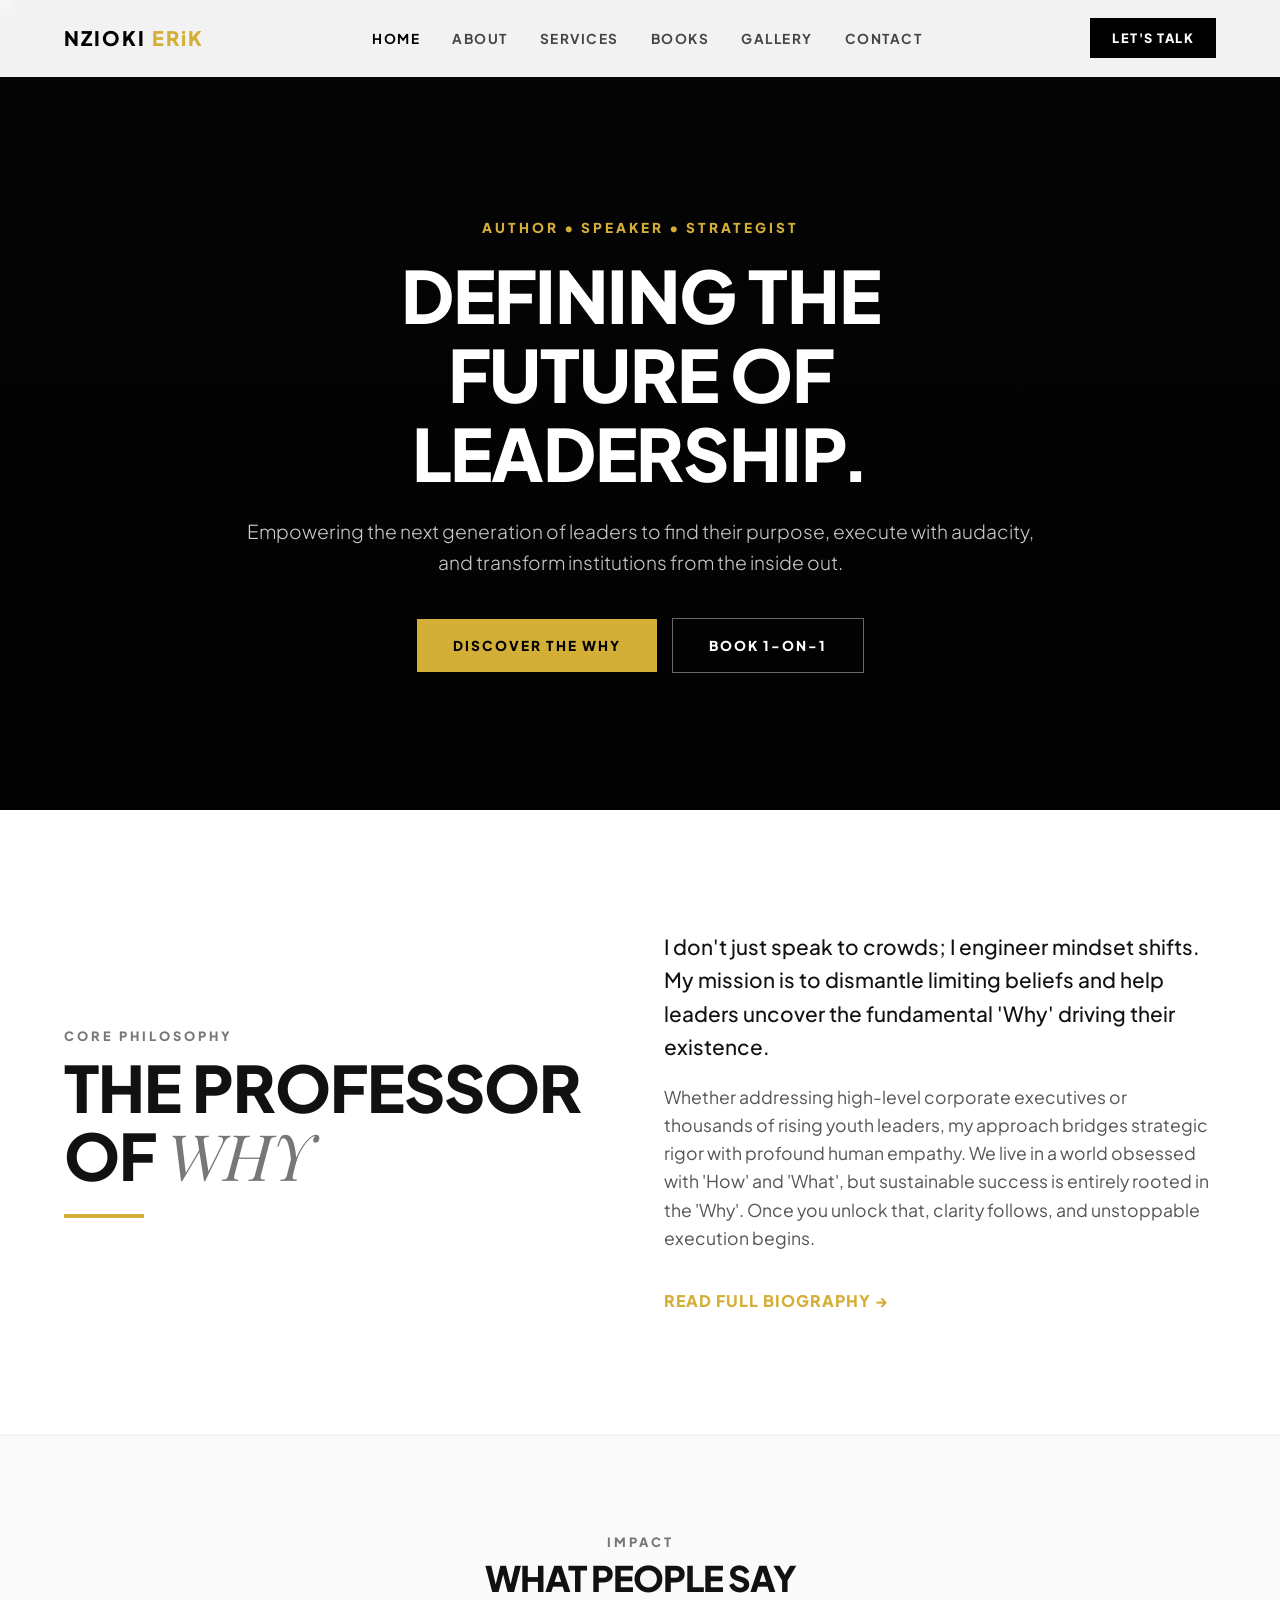
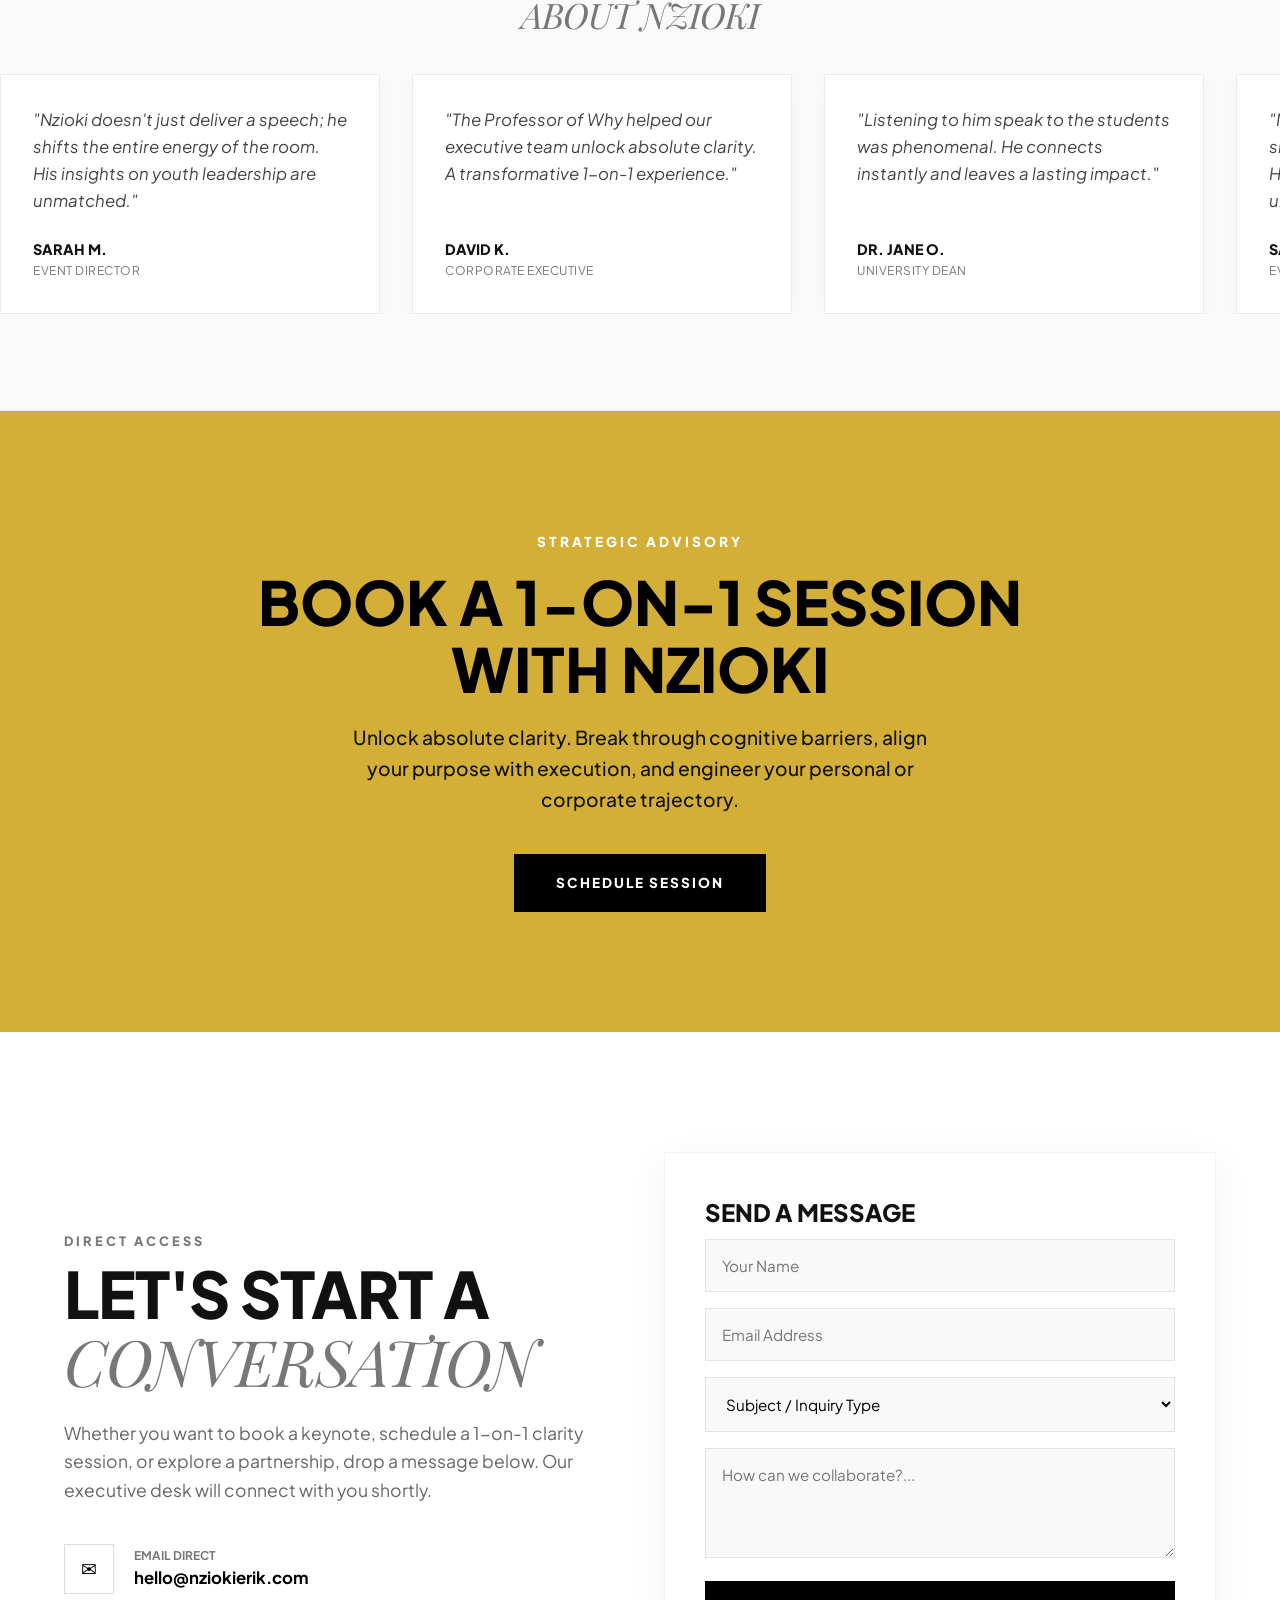
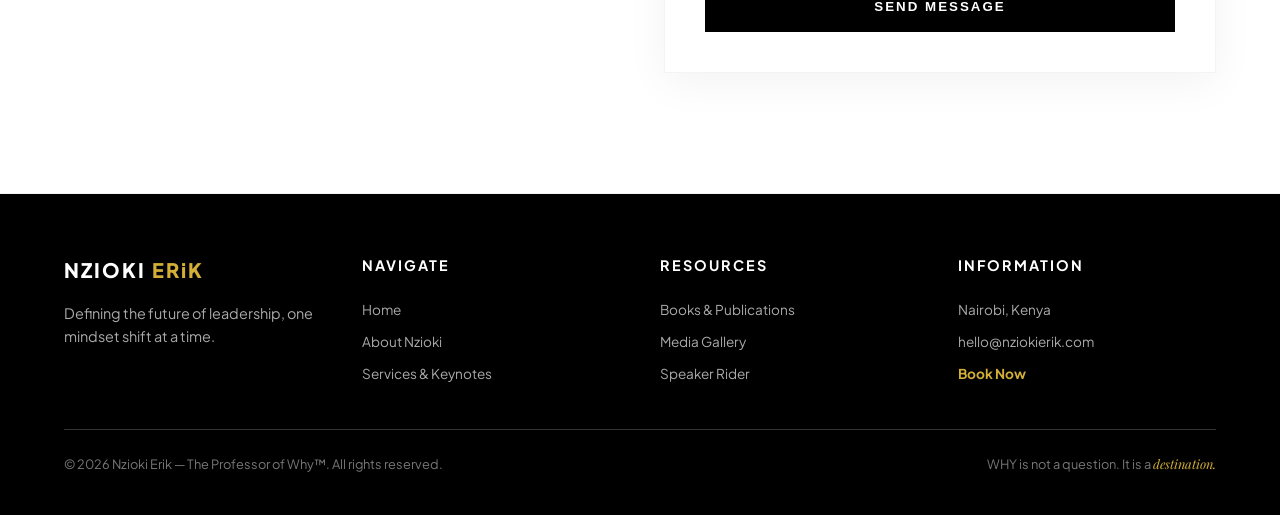
==== commit 7424a1c5: "Update index.html" ====
--- a/index.html
+++ b/index.html
@@ -1,764 +1,235 @@
-﻿<!DOCTYPE html>
+<!DOCTYPE html>
 <html lang="en">
-
 <head>
   <meta charset="UTF-8" />
-  <meta name="viewport" content="width=device-width,initial-scale=1.0" />
-  <title>Home | Prof. Nzioki ERiK â€</title>
-  <meta name="description"
-    content="Prof. Nzioki ERiK — The Professor of Why™. Keynote speaker, published author of 3 books, and leadership strategist. Endorsed by Kenya's VP and Africa's top leaders. Serving organizations across 15+ countries through the WHY CODE framework. Book Nzioki for your next event." />
-  <link rel="preconnect" href="https://fonts.googleapis.com" />
-  <link rel="preconnect" href="https://fonts.gstatic.com" crossorigin />
-  <link
-    href="https://fonts.googleapis.com/css2?family=Cormorant+Garamond:ital,wght@0,300;0,400;0,600;0,700;1,300;1,400;1,600;1,700&family=Outfit:wght@300;400;500;600;700&family=Bebas+Neue&display=swap"
-    rel="stylesheet" />
+  <meta name="viewport" content="width=device-width, initial-scale=1.0" />
+  <title>Prof. Nzioki ERiK — The Professor of Why</title>
   <link rel="stylesheet" href="style.css" />
-  
-  <meta property="og:title" content="Prof. Nzioki ERiK â€” The Professor of Whyâ„¢" />
-  <meta property="og:description" content="Keynote speaker, published author of 3 books, and leadership strategist. Endorsed by Kenya's VP and Africa's top leaders." />
-  <meta property="og:image" content="Prof. Nzioki ERiK Website/IMG-20260224-WA0006.jpg" />
-  <meta property="og:url" content="https://professorofwhy.com" />
-  <meta name="twitter:card" content="summary_large_image" />
+  <link rel="preconnect" href="https://fonts.googleapis.com">
+  <link rel="preconnect" href="https://fonts.gstatic.com" crossorigin>
+  <link href="https://fonts.googleapis.com/css2?family=Plus+Jakarta+Sans:wght@300;400;600;800;900&family=Playfair+Display:ital,wght@0,600;1,400&display=swap" rel="stylesheet">
 </head>
-
-<body>
-  <div id="cur"></div>
-  <div id="cur-ring"></div>
-
-  <!-- NAV -->
-  <nav class="nav" id="nav">
-    <div class="wrap">
-      <div class="nav-inner" style="justify-content: space-between;">
-        <a href="index.html" class="nav-text-logo" style="font-family: var(--f-display); font-size: 1.8rem; letter-spacing: 1px; color: var(--cream); text-decoration: none;">NZIOKI<span style="color: var(--red);">ERiK</span></a>
+<body class="bg-white text-gray-900 font-sans antialiased">
+
+  <!-- NAVIGATION -->
+  <nav class="navbar">
+    <div class="nav-container">
+      <a href="index.html" class="brand-logo">NZIOKI <span>ERiK</span></a>
+      <ul class="nav-links">
+        <li><a href="index.html" class="active">Home</a></li>
+        <li><a href="about.html">About</a></li>
+        <li><a href="speaking.html">Services</a></li>
+        <li><a href="books.html">Books</a></li>
+        <li><a href="gallery.html">Gallery</a></li>
+        <li><a href="#conversation">Contact</a></li>
+      </ul>
+      <a href="#conversation" class="btn-primary-sm">Let's Talk</a>
+    </div>
+  </nav>
+
+  <!-- 1. HERO SECTION (Stage Photo & Write-up) -->
+  <header class="hero-section">
+    <div class="hero-overlay"></div>
+    <!-- ACTION REQUIRED: Replace src with the specific Missionary Girls / Large Crowd stage photo -->
+    <img src="Prof. Nzioki ERiK Website/IMG_STAGE_CROWD.jpg" alt="Prof. Nzioki presenting to a large crowd" class="hero-bg-img" />
+    
+    <div class="hero-content">
+      <span class="hero-badge">Author • Speaker • Strategist</span>
+      <h1 class="hero-title">Defining The <br/>Future of Leadership.</h1>
+      <p class="hero-subtitle">
+        Empowering the next generation of leaders to find their purpose, execute with audacity, and transform institutions from the inside out.
+      </p>
+      <div class="hero-actions">
+        <a href="#about" class="btn-gold">Discover The Why</a>
+        <a href="#session" class="btn-outline-light">Book 1-on-1</a>
+      </div>
+    </div>
+  </header>
+
+  <!-- 2. ABOUT: THE PROFESSOR OF WHY -->
+  <section id="about" class="about-section">
+    <div class="container grid-2col">
+      <div>
+        <span class="section-tag">Core Philosophy</span>
+        <h2 class="main-heading">The Professor <br/>of <span class="accent-serif">Why</span></h2>
+        <div class="gold-divider"></div>
+      </div>
+      <div class="about-text-box">
+        <p class="lead-text">
+          I don't just speak to crowds; I engineer mindset shifts. My mission is to dismantle limiting beliefs and help leaders uncover the fundamental 'Why' driving their existence.
+        </p>
+        <p>
+          Whether addressing high-level corporate executives or thousands of rising youth leaders, my approach bridges strategic rigor with profound human empathy. We live in a world obsessed with 'How' and 'What', but sustainable success is entirely rooted in the 'Why'. Once you unlock that, clarity follows, and unstoppable execution begins.
+        </p>
+        <a href="about.html" style="color: var(--color-gold); font-weight: 800; text-transform: uppercase; letter-spacing: 1px; text-decoration: none; margin-top: 16px; display: inline-block;">Read Full Biography &rarr;</a>
+      </div>
+    </div>
+  </section>
+
+  <!-- 3. TESTIMONIALS (The Moving Marquee) -->
+  <section class="marquee-section">
+    <div class="container" style="text-align: center; margin-bottom: 40px;">
+      <span class="section-tag">Impact</span>
+      <h2 class="main-heading" style="font-size: 2.2rem;">What People Say <br/><span class="accent-serif">About Nzioki</span></h2>
+    </div>
+    
+    <div class="marquee-wrapper">
+      <div class="marquee-track">
+        <!-- Testimonial 1 -->
+        <div class="testimonial-card">
+          <p class="quote">"Nzioki doesn't just deliver a speech; he shifts the entire energy of the room. His insights on youth leadership are unmatched."</p>
+          <div class="author-box">
+            <div>
+              <div class="author-name">Sarah M.</div>
+              <div class="author-role">Event Director</div>
+            </div>
+          </div>
+        </div>
+        <!-- Testimonial 2 -->
+        <div class="testimonial-card">
+          <p class="quote">"The Professor of Why helped our executive team unlock absolute clarity. A transformative 1-on-1 experience."</p>
+          <div class="author-box">
+            <div>
+              <div class="author-name">David K.</div>
+              <div class="author-role">Corporate Executive</div>
+            </div>
+          </div>
+        </div>
+        <!-- Testimonial 3 -->
+        <div class="testimonial-card">
+          <p class="quote">"Listening to him speak to the students was phenomenal. He connects instantly and leaves a lasting impact."</p>
+          <div class="author-box">
+            <div>
+              <div class="author-name">Dr. Jane O.</div>
+              <div class="author-role">University Dean</div>
+            </div>
+          </div>
+        </div>
+        <!-- Duplicates for seamless infinite scrolling -->
+        <div class="testimonial-card">
+          <p class="quote">"Nzioki doesn't just deliver a speech; he shifts the entire energy of the room. His insights on youth leadership are unmatched."</p>
+          <div class="author-box">
+            <div>
+              <div class="author-name">Sarah M.</div>
+              <div class="author-role">Event Director</div>
+            </div>
+          </div>
+        </div>
+        <div class="testimonial-card">
+          <p class="quote">"The Professor of Why helped our executive team unlock absolute clarity. A transformative 1-on-1 experience."</p>
+          <div class="author-box">
+            <div>
+              <div class="author-name">David K.</div>
+              <div class="author-role">Corporate Executive</div>
+            </div>
+          </div>
+        </div>
+      </div>
+    </div>
+  </section>
+
+  <!-- 4. BOOK A 1-ON-1 SESSION -->
+  <section id="session" class="cta-dark-section" style="background: var(--color-gold); color: var(--color-black);">
+    <div class="container">
+      <span class="cta-badge" style="color: var(--color-white);">Strategic Advisory</span>
+      <h2 class="cta-heading" style="color: var(--color-black);">Book a 1-on-1 Session <br/>With Nzioki</h2>
+      <p class="cta-text" style="color: var(--color-gray-900); font-weight: 500;">
+        Unlock absolute clarity. Break through cognitive barriers, align your purpose with execution, and engineer your personal or corporate trajectory.
+      </p>
+      <div class="cta-buttons">
+        <a href="#conversation" class="btn-white" style="background: var(--color-black); color: var(--color-white);">Schedule Session</a>
+      </div>
+    </div>
+  </section>
+
+  <!-- 5. CONTACT / LET'S START A CONVERSATION -->
+  <section id="conversation" class="contact-section">
+    <div class="container grid-2col">
+      <div class="contact-info">
+        <span class="section-tag">Direct Access</span>
+        <h2 class="main-heading">Let's Start a <br/><span class="accent-serif">Conversation</span></h2>
+        <p class="contact-desc">
+          Whether you want to book a keynote, schedule a 1-on-1 clarity session, or explore a partnership, drop a message below. Our executive desk will connect with you shortly.
+        </p>
+        <div class="contact-methods">
+          <a href="mailto:hello@nziokierik.com" class="contact-item">
+            <div class="icon-box">✉</div>
+            <div>
+              <span class="label">Email Direct</span>
+              <span class="val">hello@nziokierik.com</span>
+            </div>
+          </a>
+        </div>
+      </div>
+
+      <div class="contact-form-card">
+        <h3>Send a Message</h3>
+        <form>
+          <input type="text" placeholder="Your Name" required class="form-input" />
+          <input type="email" placeholder="Email Address" required class="form-input" />
+          <select class="form-select" required>
+            <option value="" disabled selected>Subject / Inquiry Type</option>
+            <option>1-on-1 Clarity Session</option>
+            <option>Keynote / Speaking Request</option>
+            <option>Media / Interview</option>
+            <option>General Inquiry</option>
+          </select>
+          <textarea placeholder="How can we collaborate?..." rows="4" class="form-textarea" required></textarea>
+          <button type="submit" class="btn-submit">Send Message</button>
+        </form>
+      </div>
+    </div>
+  </section>
+
+  <!-- 6. EXPANDED FOOTER (Resources, Links, Information) -->
+  <footer class="footer" style="padding: 60px 0 40px 0; background: var(--color-black); color: var(--color-white);">
+    <div class="container">
+      <div style="display: grid; grid-template-columns: repeat(auto-fit, minmax(200px, 1fr)); gap: 40px; margin-bottom: 40px;">
         
-        <ul class="nmenu" style="flex: 1; justify-content: flex-end; margin-right: 1.5rem;">
-          <li><a href="about.html">About</a></li>
-          <li><a href="speaking.html">Services</a></li>
-          <li><a href="books.html">Books</a></li>
-          <li><a href="gallery.html">Gallery</a></li>
-          <li><a href="#contact">Contact</a></li>
-        </ul>
-        
-        <a href="#contact" class="btn btn-red btn-sm nav-book">Book Now</a>
-        <button class="ham" id="ham" style="margin-left: 1rem;"><span></span><span></span><span></span></button>
-      </div>
-    </div>
-  </nav>
-  <div class="drawer" id="drawer">
-    <a href="index.html">Home</a><a href="about.html">About</a><a href="speaking.html">Services</a><a href="books.html">Books</a><a href="about.html#code">The CODE</a>
-    <a href="gallery.html">Gallery</a><a href="index.html#testi">Testimonials</a><a href="books.html#blog">Blog</a><a href="speaking.html#mk">Media Kit</a><a href="#contact">Book / Contact</a>
-  </div>
-
-      <!-- HERO -->
-  <section class="hero" id="hero" style="justify-content:center; text-align:center;">
-    <div class="wrap hero-content" style="display:flex; flex-direction:column; align-items:center;">
-      <div style="margin-bottom: 2rem;">
-        <img src="logo.png" alt="Icon" style="height: 100px; width: auto; mix-blend-mode: screen; filter: drop-shadow(0 0 0 rgba(0,0,0,0)); object-fit: contain;" />
-      </div>
-      <span class="tag rv" style="margin-bottom: 2rem;">[ The Professor of Why ]</span>
-      <h1 class="rv d1" style="font-size: clamp(4rem, 11vw, 9.5rem); line-height: 0.9; margin-bottom:1rem;">THE<br /><span class="r">PROFESSOR</span><span class="sub" style="display:block; margin-top:0.3em;">of <span class="r">Why</span>&trade;</span></h1>
-      <div class="h-div rv d2" style="justify-content:center; max-width:840px; margin: 1.5rem auto 3rem;">
-        <p class="h-sub" style="font-size: clamp(1.15rem, 2.5vw, 1.6rem);">You are ready to redefine what is possible. It is time to elevate your thinking, discover your <strong>WHY</strong>, and build a legacy of lasting influence in the <strong>21st Century.</strong></p>
-      </div>
-      <div class="h-ctas rv d3" style="justify-content:center;">
-        <a href="#contact" class="btn btn-red"><svg width="18" height="18" viewBox="0 0 24 24" fill="none"
-            stroke="currentColor" stroke-width="1.8">
-            <path d="M12 20h9" />
-            <path d="M16.5 3.5a2.121 2.121 0 013 3L7 19l-4 1 1-4L16.5 3.5z" />
-          </svg> BOOK NZIOKI TO SPEAK</a>
-        <a href="#contact" class="btn btn-ghost"><svg width="18" height="18" viewBox="0 0 24 24" fill="none"
-            stroke="currentColor" stroke-width="1.8">
-            <path d="M4 4h16c1.1 0 2 .9 2 2v12c0 1.1-.9 2-2 2H4c-1.1 0-2-.9-2-2V6c0-1.1.9-2 2-2z" />
-            <polyline points="22,6 12,13 2,6" />
-          </svg> Get in Touch</a>
-      </div>
-    </div>
-    <div class="scroll-cue" style="left:50%; transform:translateX(-50%); flex-direction:column; gap:8px;">
-      <span class="sc-txt" style="writing-mode: vertical-rl;">Scroll</span>
-      <div class="sc-line" style="width:1px; height:48px;"></div>
-    </div>
-  </section>
-
-  <!-- TICKER -->
-  <div class="ticker">
-    <div class="t-track" id="ttrack">
-      <div class="t-item">Creating the Future<span class="t-gem">&#10022;</span></div>
-      <div class="t-item">Keynote Speaker<span class="t-gem">&#10022;</span></div>
-      <div class="t-item">Executive Consultant<span class="t-gem">&#10022;</span></div>
-      <div class="t-item">WHY Leadership Trainer<span class="t-gem">&#10022;</span></div>
-      <div class="t-item">Published Author<span class="t-gem">&#10022;</span></div>
-      <div class="t-item">The WHY CODE Framework<span class="t-gem">&#10022;</span></div>
-      <div class="t-item">Developing Leaders<span class="t-gem">&#10022;</span></div>
-      <div class="t-item">Discover your WHY<span class="t-gem">&#10022;</span></div>
-      <div class="t-item">Strategic Advisor<span class="t-gem">&#10022;</span></div>
-      <div class="t-item">Creating the Future<span class="t-gem">&#10022;</span></div>
-      <div class="t-item">Keynote Speaker<span class="t-gem">&#10022;</span></div>
-      <div class="t-item">Executive Consultant<span class="t-gem">&#10022;</span></div>
-      <div class="t-item">WHY Leadership Trainer<span class="t-gem">&#10022;</span></div>
-      <div class="t-item">Published Author<span class="t-gem">&#10022;</span></div>
-      <div class="t-item">The WHY CODE Framework<span class="t-gem">&#10022;</span></div>
-      <div class="t-item">Developing Leaders<span class="t-gem">&#10022;</span></div>
-      <div class="t-item">Discover your WHY<span class="t-gem">&#10022;</span></div>
-      <div class="t-item">Strategic Advisor<span class="t-gem">&#10022;</span></div>
-    </div>
-  </div>
-
-  <!-- VIP SOCIAL PROOF STRIP -->
-  <section class="vip-strip" id="vip">
-    <div class="vip-inner">
-  
-      <div class="vip-img-col">
-        <div class="vip-img-wrap">
-          <img src="Prof. Nzioki ERiK Website/IMG-20241011-WA0109.jpg"
-               alt="Prof. Nzioki ERiK in conversation with national leaders"
-               loading="lazy" />
-          <div class="vip-img-tag">National Leadership</div>
-        </div>
-      </div>
-  
-      <!-- RIGHT: VP Quote + attribution -->
-      <div class="vip-quote-col">
-        <span class="tag vip-tag">
-          In Conversation With Leaders Who Shape The Continent
-        </span>
-        <blockquote class="vip-quote rv d1">
-          &ldquo;I see you. May the light that you carry light up
-          this country and Africa at large.&rdquo;
-        </blockquote>
-        <div class="vip-attr rv d2">
-          <div class="vip-attr-line"></div>
-          <div class="vip-attr-person">
-            <img src="Testimonials/1.png"
-                 alt="H.E. Dr. Stephen Kalonzo Musyoka"
-                 class="vip-attr-img" />
-            <div>
-              <span class="vip-attr-name">
-                H.E. Dr. Stephen Kalonzo Musyoka
-              </span>
-              <span class="vip-attr-role">
-                10th Vice President of the Republic of Kenya
-              </span>
-            </div>
-          </div>
-        </div>
-        <a href="index.html#testi" class="vip-more rv d3">
-          Read More Testimonials <span class="arr"></span>
-        </a>
-      </div>
-  
-    </div>
-  
-  </section>
-
-  <!-- SOCIAL PROOF NAME BAR -->
-  <div class="proof-bar">
-    <div class="proof-track">
-      <span>H.E. KALONZO MUSYOKA</span>
-      <span class="pb-dot">&#9679;</span>
-      <span>KHALIF KAIRO</span>
-      <span class="pb-dot">&#9679;</span>
-      <span>PST. DR. ROBERT BURALE</span>
-      <span class="pb-dot">&#9679;</span>
-      <span>DR. DANIEL YUMBYA</span>
-      <span class="pb-dot">&#9679;</span>
-      <span>BRIAN NYAMBEGO</span>
-      <span class="pb-dot">&#9679;</span>
-      <span>PROF. ACQUILLAHS MUTETI</span>
-      <span class="pb-dot">&#9679;</span>
-      <span>DR. EMILY OKOTH OKUKU</span>
-      <span class="pb-dot">&#9679;</span>
-      <!-- duplicate for seamless loop -->
-      <span>H.E. KALONZO MUSYOKA</span>
-      <span class="pb-dot">&#9679;</span>
-      <span>KHALIF KAIRO</span>
-      <span class="pb-dot">&#9679;</span>
-      <span>PST. DR. ROBERT BURALE</span>
-      <span class="pb-dot">&#9679;</span>
-      <span>DR. DANIEL YUMBYA</span>
-      <span class="pb-dot">&#9679;</span>
-      <span>BRIAN NYAMBEGO</span>
-      <span class="pb-dot">&#9679;</span>
-      <span>PROF. ACQUILLAHS MUTETI</span>
-      <span class="pb-dot">&#9679;</span>
-      <span>DR. EMILY OKOTH OKUKU</span>
-      <span class="pb-dot">&#9679;</span>
-    </div>
-  </div>
-
-  <!-- INTRO -->
-  <section class="intro theme-light">
-    <div class="wrap">
-      <div class="intro-g">
-        <div class="rvl"><span class="intro-lbl">The WHY</span>
-          <div class="intro-num">01</div>
-        </div>
-        <div class="rv">
-          <div class="intro-body">
-            <p>Nzioki Erik, globally regarded as <strong>&ldquo;The Professor of WHY&rdquo;</strong>, is a leadership
-              trainer, strategist and advisor committed to awakening purpose-driven influence in a generation hungry for
-              clarity.</p>
-            <p>He challenges leaders to confront the deeper question of <strong>WHY</strong>, discard limiting
-              narratives and build influence rooted in conviction.</p>
-            <p>Through electrifying keynotes, bestselling thought leadership and high-level advisory engagements, he has
-              shaped conversations in more than <strong>15 countries</strong>, leaving every room, leaders and
-              institutions <strong>permanently transformed.</strong></p>
-          </div>
-        </div>
-      </div>
-    </div>
-  </section>
-
-  <!-- STATS -->
-  <div class="stats theme-light">
-    <div class="wrap">
-      <div class="s-row">
-        <div class="s-box rv"><span class="s-n" data-count="3">0</span><span class="s-l">Published Books</span></div>
-        <div class="s-box rv d1"><span class="s-n" data-count="15">0</span><span class="s-l">Countries Reached</span>
-        </div>
-        <div class="s-box rv d2"><span class="s-n" data-count="100">0</span><span class="s-l">Engagements
-            Delivered</span></div>
-        <div class="s-box rv d3"><span class="s-n" data-count="50000">0</span><span class="s-l">Leaders
-            Transformed</span></div>
-      </div>
-    </div>
-  </div>
-
-  <section class="testi theme-light" id="testi">
-    <div class="wrap">
-      <div class="t-hdr">
-        <div><span class="tag rv">Praise</span>
-          <h2 class="rv d1">What People Say <em>About Nzioki</em></h2>
-        </div>
-        <a href="#contact" class="btn btn-ghost rv d2">Book Nzioki</a>
-      </div>
-      
-      <div class="praise-marquee-area rv d3">
-        <!-- ROW 1 -->
-        <div class="praise-marquee-row">
-          <div class="praise-marquee-track slow">
-            <!-- Group 1 -->
-            <div class="praise-card">
-              <p class="praise-q">&ldquo;I see you. May the light that you carry light up this country and Africa at large.&rdquo;</p>
-              <div class="praise-auth-wrap">
-                <img src="Testimonials/1.png" alt="H.E. Dr. Stephen Kalonzo Musyoka" class="praise-auth-img" style="object-position: center 10%;" />
-                <div class="praise-auth-info">
-                  <span class="praise-name">H.E. Dr. Stephen Kalonzo Musyoka</span>
-                  <span class="praise-role">Tenth Vice President of Kenya</span>
-                </div>
-              </div>
-            </div>
-            <div class="praise-card">
-              <p class="praise-q">&ldquo;You represent young leadership exceptionally well. You are a go-getter who shows up and pushes for the right decisions. Keep becoming, I will always be ready to support the transition.&rdquo;</p>
-              <div class="praise-auth-wrap">
-                <img src="Testimonials/2.png" alt="Stellamaries Mutua" class="praise-auth-img" />
-                <div class="praise-auth-info">
-                  <span class="praise-name">Stellamaries Mutua</span>
-                  <span class="praise-role">MD, Shadel International School</span>
-                </div>
-              </div>
-            </div>
-            <div class="praise-card">
-              <p class="praise-q">&ldquo;You are a blessing to this generation. I am proud of you, I watch your progress and I can't wait to see what God does through your life. Keep going, I am praying for you and supporting you all the way.&rdquo;</p>
-              <div class="praise-auth-wrap">
-                <img src="Testimonials/3.png" alt="Pst. Dr. Robert Burale" class="praise-auth-img" />
-                <div class="praise-auth-info">
-                  <span class="praise-name">Pst. Dr. Robert Burale</span>
-                  <span class="praise-role">CEO, The RB Company</span>
-                </div>
-              </div>
-            </div>
-            <div class="praise-card">
-              <p class="praise-q">&ldquo;I am proud of what you are doing and what you are about to do. Keep at it. I am certain I will hear great things about you sooner than later. It's your time, go change the world.&rdquo;</p>
-              <div class="praise-auth-wrap">
-                <img src="Testimonials/6.png" alt="Prof. Acquillahs Muteti" class="praise-auth-img" />
-                <div class="praise-auth-info">
-                  <span class="praise-name">Prof. Acquillahs Muteti</span>
-                  <span class="praise-role">CEO, ACQ Consultants (U.S.A)</span>
-                </div>
-              </div>
-            </div>
-            <!-- Duplicated Group 1 for loop -->
-            <div class="praise-card">
-              <p class="praise-q">&ldquo;I see you. May the light that you carry light up this country and Africa at large.&rdquo;</p>
-              <div class="praise-auth-wrap">
-                <img src="Testimonials/1.png" alt="H.E. Dr. Stephen Kalonzo Musyoka" class="praise-auth-img" style="object-position: center 10%;" />
-                <div class="praise-auth-info">
-                  <span class="praise-name">H.E. Dr. Stephen Kalonzo Musyoka</span>
-                  <span class="praise-role">Tenth Vice President of Kenya</span>
-                </div>
-              </div>
-            </div>
-            <div class="praise-card">
-              <p class="praise-q">&ldquo;You represent young leadership exceptionally well. You are a go-getter who shows up and pushes for the right decisions. Keep becoming, I will always be ready to support the transition.&rdquo;</p>
-              <div class="praise-auth-wrap">
-                <img src="Testimonials/2.png" alt="Stellamaries Mutua" class="praise-auth-img" />
-                <div class="praise-auth-info">
-                  <span class="praise-name">Stellamaries Mutua</span>
-                  <span class="praise-role">MD, Shadel International School</span>
-                </div>
-              </div>
-            </div>
-            <div class="praise-card">
-              <p class="praise-q">&ldquo;You are a blessing to this generation. I am proud of you, I watch your progress and I can't wait to see what God does through your life. Keep going, I am praying for you and supporting you all the way.&rdquo;</p>
-              <div class="praise-auth-wrap">
-                <img src="Testimonials/3.png" alt="Pst. Dr. Robert Burale" class="praise-auth-img" />
-                <div class="praise-auth-info">
-                  <span class="praise-name">Pst. Dr. Robert Burale</span>
-                  <span class="praise-role">CEO, The RB Company</span>
-                </div>
-              </div>
-            </div>
-            <div class="praise-card">
-              <p class="praise-q">&ldquo;I am proud of what you are doing and what you are about to do. Keep at it. I am certain I will hear great things about you sooner than later. It's your time, go change the world.&rdquo;</p>
-              <div class="praise-auth-wrap">
-                <img src="Testimonials/6.png" alt="Prof. Acquillahs Muteti" class="praise-auth-img" />
-                <div class="praise-auth-info">
-                  <span class="praise-name">Prof. Acquillahs Muteti</span>
-                  <span class="praise-role">CEO, ACQ Consultants (U.S.A)</span>
-                </div>
-              </div>
-            </div>
-          </div>
-        </div>
-        
-        <!-- ROW 2 -->
-        <div class="praise-marquee-row">
-          <div class="praise-marquee-track med reverse">
-            <!-- Group 2 -->
-            <div class="praise-card">
-              <p class="praise-q">&ldquo;Eric is part of a new generation of critical thinkers in the field of leadership and governance. His courage to ask difficult questions and advocate for meaningful inclusion of young people in decision-making spaces is commendable. Young leaders like him are key for the future of our institutions.&rdquo;</p>
-              <div class="praise-auth-wrap">
-                <img src="Testimonials/4.png" alt="Dr. Daniel Yumbya" class="praise-auth-img" />
-                <div class="praise-auth-info">
-                  <span class="praise-name">Dr. Daniel Yumbya</span>
-                  <span class="praise-role">Founding CEO, KMPDC</span>
-                </div>
-              </div>
-            </div>
-            <div class="praise-card">
-              <p class="praise-q">&ldquo;Sometimes you just see someone with grit, audacity and a genuine love for growth and you support them as a brother, expecting nothing but to see them succeed.&rdquo;</p>
-              <div class="praise-auth-wrap">
-                <img src="Testimonials/5.png" alt="Brian Nyambego" class="praise-auth-img" />
-                <div class="praise-auth-info">
-                  <span class="praise-name">Brian Nyambego</span>
-                  <span class="praise-role">CEO, Aven Global</span>
-                </div>
-              </div>
-            </div>
-            <div class="praise-card">
-              <p class="praise-q">&ldquo;Nzioki represents a rising young voice in this generation. Committed to bringing out the best in young people and contributing meaningfully to our continent.&rdquo;</p>
-              <div class="praise-auth-wrap">
-                <img src="Testimonials/7.png" alt="Khalif Kairo" class="praise-auth-img" />
-                <div class="praise-auth-info">
-                  <span class="praise-name">Khalif Kairo</span>
-                  <span class="praise-role">CEO, Kai &amp; Karo</span>
-                </div>
-              </div>
-            </div>
-            <div class="praise-card">
-              <p class="praise-q">&ldquo;I am proud of you. You will go places. We didn't make a mistake by choosing you for a panel discussion at career fair. May God go ahead and make you great, Professor.&rdquo;</p>
-              <div class="praise-auth-wrap">
-                <img src="Testimonials/8.png" alt="Dr. Emily Okoth Okuku" class="praise-auth-img" style="object-position: center 30%;" />
-                <div class="praise-auth-info">
-                  <span class="praise-name">Dr. Emily Okoth Okuku</span>
-                  <span class="praise-role">Manager, Career Planning KCA Univ.</span>
-                </div>
-              </div>
-            </div>
-            <!-- Duplicated Group 2 for loop -->
-            <div class="praise-card">
-              <p class="praise-q">&ldquo;Eric is part of a new generation of critical thinkers in the field of leadership and governance. His courage to ask difficult questions and advocate for meaningful inclusion of young people in decision-making spaces is commendable. Young leaders like him are key for the future of our institutions.&rdquo;</p>
-              <div class="praise-auth-wrap">
-                <img src="Testimonials/4.png" alt="Dr. Daniel Yumbya" class="praise-auth-img" />
-                <div class="praise-auth-info">
-                  <span class="praise-name">Dr. Daniel Yumbya</span>
-                  <span class="praise-role">Founding CEO, KMPDC</span>
-                </div>
-              </div>
-            </div>
-            <div class="praise-card">
-              <p class="praise-q">&ldquo;Sometimes you just see someone with grit, audacity and a genuine love for growth and you support them as a brother, expecting nothing but to see them succeed.&rdquo;</p>
-              <div class="praise-auth-wrap">
-                <img src="Testimonials/5.png" alt="Brian Nyambego" class="praise-auth-img" />
-                <div class="praise-auth-info">
-                  <span class="praise-name">Brian Nyambego</span>
-                  <span class="praise-role">CEO, Aven Global</span>
-                </div>
-              </div>
-            </div>
-            <div class="praise-card">
-              <p class="praise-q">&ldquo;Nzioki represents a rising young voice in this generation. Committed to bringing out the best in young people and contributing meaningfully to our continent.&rdquo;</p>
-              <div class="praise-auth-wrap">
-                <img src="Testimonials/7.png" alt="Khalif Kairo" class="praise-auth-img" />
-                <div class="praise-auth-info">
-                  <span class="praise-name">Khalif Kairo</span>
-                  <span class="praise-role">CEO, Kai &amp; Karo</span>
-                </div>
-              </div>
-            </div>
-            <div class="praise-card">
-              <p class="praise-q">&ldquo;I am proud of you. You will go places. We didn't make a mistake by choosing you for a panel discussion at career fair. May God go ahead and make you great, Professor.&rdquo;</p>
-              <div class="praise-auth-wrap">
-                <img src="Testimonials/8.png" alt="Dr. Emily Okoth Okuku" class="praise-auth-img" style="object-position: center 30%;" />
-                <div class="praise-auth-info">
-                  <span class="praise-name">Dr. Emily Okoth Okuku</span>
-                  <span class="praise-role">Manager, Career Planning KCA Univ.</span>
-                </div>
-              </div>
-            </div>
-          </div>
-        </div>
-      </div>
-    </div>
-  </section>
-
-  <!-- CONTACT -->
-  <section class="contact theme-light" id="contact">
-    <div class="wrap">
-      <div class="ct-g">
-        <div class="ct-left">
-          <span class="tag rv">Get in Touch</span>
-          <h2 class="rv d1">Let&rsquo;s Start a <em>Conversation</em></h2>
-          <p class="rv d2">Whether you&rsquo;re booking Nzioki for your next event, exploring a consulting engagement,
-            or simply beginning a conversation about your leadership journey &mdash; he would love to hear from you.</p>
-          <div class="ct-methods rv d3">
-            <a href="mailto:hello@professorofwhy.com" class="ctm">
-              <div class="ctm-ic"><svg width="18" height="18" viewBox="0 0 24 24" fill="none" stroke="currentColor"
-                  stroke-width="1.8">
-                  <path d="M4 4h16c1.1 0 2 .9 2 2v12c0 1.1-.9 2-2 2H4c-1.1 0-2-.9-2-2V6c0-1.1.9-2 2-2z" />
-                  <polyline points="22,6 12,13 2,6" />
-                </svg></div>
-              <div><span class="ctm-lbl">Email</span><span class="ctm-val">hello@professorofwhy.com</span></div>
-            </a>
-            <a href="https://wa.me/254700000000" target="_blank" rel="noopener" class="ctm">
-              <div class="ctm-ic"><svg width="18" height="18" viewBox="0 0 24 24" fill="none" stroke="currentColor"
-                  stroke-width="1.8">
-                  <path
-                    d="M21 11.5a8.38 8.38 0 0 1-.9 3.8 8.5 8.5 0 0 1-7.6 4.7 8.38 8.38 0 0 1-3.8-.9L3 21l1.9-5.7a8.38 8.38 0 0 1-.9-3.8 8.5 8.5 0 0 1 4.7-7.6 8.38 8.38 0 0 1 3.8-.9h.5a8.48 8.48 0 0 1 8 8v.5z" />
-                </svg></div>
-              <div><span class="ctm-lbl">WhatsApp</span><span class="ctm-val">Chat on WhatsApp</span></div>
-            </a>
-            <a href="https://linkedin.com" target="_blank" rel="noopener" class="ctm">
-              <div class="ctm-ic"><svg width="18" height="18" viewBox="0 0 24 24" fill="none" stroke="currentColor"
-                  stroke-width="1.8">
-                  <path d="M16 8a6 6 0 0 1 6 6v7h-4v-7a2 2 0 0 0-2-2 2 2 0 0 0-2 2v7h-4v-7a6 6 0 0 1 6-6z" />
-                  <rect x="2" y="9" width="4" height="12" />
-                  <circle cx="4" cy="4" r="2" />
-                </svg></div>
-              <div><span class="ctm-lbl">LinkedIn</span><span class="ctm-val">Connect on LinkedIn</span></div>
-            </a>
-          </div>
-        </div>
-        <div class="ct-form rvr">
-          <h3>Book Nzioki to Speak</h3>
-          <p class="f-sub">Fill in the form and Nzioki&rsquo;s team will respond within 24&ndash;48 hours.</p>
-          <div class="frow">
-            <div class="fg"><label>First Name</label><input type="text" placeholder="First name" /></div>
-            <div class="fg"><label>Last Name</label><input type="text" placeholder="Last name" /></div>
-          </div>
-          <div class="fg"><label>Email Address</label><input type="email" placeholder="your@email.com" /></div>
-          <div class="fg"><label>Organisation</label><input type="text" placeholder="Your company or organisation" />
-          </div>
-          <div class="fg"><label>Engagement Type</label>
-            <select>
-              <option value="" disabled selected>Select type of engagement</option>
-              <option>Keynote Speaking</option>
-              <option>Leadership Workshop</option>
-              <option>Consulting Engagement</option>
-              <option>Executive Strategy / Coaching</option>
-              <option>Author / Book-Related</option>
-              <option>Media / Podcast Interview</option>
-              <option>Other</option>
-            </select>
-          </div>
-          <div class="fg"><label>Message</label><textarea
-              placeholder="Tell me about your event, organisation, and what you are looking to achieve..."></textarea>
-          </div>
-          <button type="submit" class="btn btn-red btn-fw" onclick="submitForm(event)"><svg width="18" height="18"
-              viewBox="0 0 24 24" fill="none" stroke="currentColor" stroke-width="1.8">
-              <path d="M12 20h9" />
-              <path d="M16.5 3.5a2.121 2.121 0 013 3L7 19l-4 1 1-4L16.5 3.5z" />
-            </svg> Send Message</button>
-        </div>
-      </div>
-    </div>
-  </section>
-
-  <!-- CTA BAND -->
-  <div class="cta-band" id="cta-band">
-    <div class="wrap">
-      <div class="cta-in">
-        <span class="tag">Ready to Discover Your WHY?</span>
-        <h2>BOOK YOUR ONE-ON-ONE SESSION WITH NZIOKI</h2>
-        <p>Book your one-on-one session with Nzioki! Unlock clarity, strategy and purpose-driven leadership tailored to
-          your journey.</p>
-        <div style="display:flex;gap:13px;justify-content:center;flex-wrap:wrap">
-          <a href="#contact" class="btn btn-white"><svg width="18" height="18" viewBox="0 0 24 24" fill="none"
-              stroke="currentColor" stroke-width="1.8">
-              <path d="M12 20h9" />
-              <path d="M16.5 3.5a2.121 2.121 0 013 3L7 19l-4 1 1-4L16.5 3.5z" />
-            </svg> BOOK NOW</a>
-          <a href="speaking.html#mk" class="btn" style="border:1.5px solid rgba(255,255,255,.5);color:#fff">DOWNLOAD MEDIA KIT</a>
-        </div>
-      </div>
-    </div>
-  </div>
-
-  <!-- FOOTER -->
-  <footer class="footer">
-    <div class="wrap">
-      <div class="footer-logo-center">
-        <a href="index.html">
-          <img src="logo.png" alt="Prof. Nzioki ERiK" class="site-logo" />
-        </a>
-      </div>
-      <div class="footer-main">
-        <div class="fcol">
-          <h4>Quick Links</h4>
-          <div class="flinks">
-            <a href="index.html">Home</a><a href="about.html">About</a><a href="speaking.html">Services</a><a href="books.html">Books</a>
-            <a href="about.html#code">The WHY CODE</a><a href="index.html#testi">Testimonials</a><a href="gallery.html">Gallery</a>
-          </div>
-        </div>
-        <div class="fcol">
-          <h4>Navigate</h4>
-          <div class="flinks">
-            <a href="books.html">Books</a><a href="gallery.html">Gallery</a><a href="books.html#blog">Blog</a><a href="speaking.html#mk">Media Kit</a>
-            <a href="#contact">Contact</a><a href="#cta-band">Book Nzioki</a>
-          </div>
-        </div>
-        <div class="fcol">
-          <h4>Information</h4>
-          <div class="flinks">
-            <a href="#">Privacy &amp; Cookies Policy</a><a href="#">Terms &amp; Conditions</a>
-          </div>
-        </div>
-        <div class="fcol">
-          <h4>Contact</h4>
-          <div class="flinks">
-            <a href="mailto:hello@professorofwhy.com">hello@professorofwhy.com</a>
-            <a href="https://wa.me/254700000000">WhatsApp Chat</a>
-            <a href="https://linkedin.com">LinkedIn</a>
-          </div>
-          <h4 style="margin-top:1.4rem">Social</h4>
-          <div class="flinks">
-            <a href="#">LinkedIn</a><a href="#">X (Twitter)</a>
-            <a href="#">TikTok</a><a href="#">YouTube</a><a href="#">Instagram</a>
-          </div>
-        </div>
-      </div>
-      <div class="footer-bot">
-        <div class="copy">&copy; 2025 Nzioki Erik &mdash; The Professor of Why&trade;. All rights reserved.</div>
-        <div class="fp">WHY is not a question. It is a <em>destination.</em></div>
+        <!-- Brand -->
+        <div>
+          <a href="index.html" class="brand-logo" style="color: var(--color-white);">NZIOKI <span style="color: var(--color-gold);">ERiK</span></a>
+          <p style="color: #aaa; font-size: 0.9rem; margin-top: 16px;">Defining the future of leadership, one mindset shift at a time.</p>
+        </div>
+
+        <!-- Navigate -->
+        <div>
+          <h4 style="text-transform: uppercase; letter-spacing: 2px; margin-bottom: 16px; font-size: 0.9rem;">Navigate</h4>
+          <ul style="list-style: none; padding: 0; line-height: 2;">
+            <li><a href="index.html" style="color: #aaa; text-decoration: none; font-size: 0.85rem;">Home</a></li>
+            <li><a href="about.html" style="color: #aaa; text-decoration: none; font-size: 0.85rem;">About Nzioki</a></li>
+            <li><a href="speaking.html" style="color: #aaa; text-decoration: none; font-size: 0.85rem;">Services & Keynotes</a></li>
+          </ul>
+        </div>
+
+        <!-- Resources -->
+        <div>
+          <h4 style="text-transform: uppercase; letter-spacing: 2px; margin-bottom: 16px; font-size: 0.9rem;">Resources</h4>
+          <ul style="list-style: none; padding: 0; line-height: 2;">
+            <li><a href="books.html" style="color: #aaa; text-decoration: none; font-size: 0.85rem;">Books & Publications</a></li>
+            <li><a href="gallery.html" style="color: #aaa; text-decoration: none; font-size: 0.85rem;">Media Gallery</a></li>
+            <li><a href="speaking.html#mk" style="color: #aaa; text-decoration: none; font-size: 0.85rem;">Speaker Rider</a></li>
+          </ul>
+        </div>
+
+        <!-- Information -->
+        <div>
+          <h4 style="text-transform: uppercase; letter-spacing: 2px; margin-bottom: 16px; font-size: 0.9rem;">Information</h4>
+          <ul style="list-style: none; padding: 0; line-height: 2;">
+            <li><span style="color: #aaa; font-size: 0.85rem;">Nairobi, Kenya</span></li>
+            <li><span style="color: #aaa; font-size: 0.85rem;">hello@nziokierik.com</span></li>
+            <li><a href="#conversation" style="color: var(--color-gold); text-decoration: none; font-size: 0.85rem; font-weight: bold;">Book Now</a></li>
+          </ul>
+        </div>
+      </div>
+
+      <div style="border-top: 1px solid #333; padding-top: 24px; display: flex; justify-content: space-between; align-items: center; font-size: 0.8rem; color: #777;">
+        <p>© 2026 Nzioki Erik — The Professor of Why™. All rights reserved.</p>
+        <p class="footer-tagline" style="color: #777;">WHY is not a question. It is a <em style="color: var(--color-gold);">destination.</em></p>
       </div>
     </div>
   </footer>
 
-  <div id="toast"><strong>Message Sent!</strong>Nzioki&rsquo;s team will be in touch within 24&ndash;48 hours. Thank
-    you.</div>
-
-  <script>
-    // Custom cursor
-    const cur = document.getElementById('cur');
-    const ring = document.getElementById('cur-ring');
-    let mx = 0, my = 0, rx = 0, ry = 0;
-    document.addEventListener('mousemove', e => { mx = e.clientX; my = e.clientY; cur.style.left = mx + 'px'; cur.style.top = my + 'px'; });
-    (function animRing() {
-      rx += (mx - rx) * .12; ry += (my - ry) * .12;
-      ring.style.left = rx + 'px'; ring.style.top = ry + 'px';
-      requestAnimationFrame(animRing);
-    })();
-    document.querySelectorAll('a,button,.svc,.praise-card,.art,.dlc').forEach(el => {
-      el.addEventListener('mouseenter', () => { ring.style.width = '56px'; ring.style.height = '56px'; ring.style.opacity = '.6'; });
-      el.addEventListener('mouseleave', () => { ring.style.width = '32px'; ring.style.height = '32px'; ring.style.opacity = '1'; });
-    });
-
-    // Nav solid on scroll
-    const nav = document.getElementById('nav');
-    window.addEventListener('scroll', () => nav.classList.toggle('solid', scrollY > 60), { passive: true });
-
-    // Mobile drawer
-    const ham = document.getElementById('ham');
-    const drawer = document.getElementById('drawer');
-    ham.addEventListener('click', () => { ham.classList.toggle('x'); drawer.classList.toggle('open'); });
-    drawer.querySelectorAll('a').forEach(a => a.addEventListener('click', () => { ham.classList.remove('x'); drawer.classList.remove('open'); }));
-
-    // Scroll reveal
-    const obs = new IntersectionObserver(entries => entries.forEach(e => { if (e.isIntersecting) { e.target.classList.add('in'); obs.unobserve(e.target); } }), { threshold: .1, rootMargin: '0px 0px -36px 0px' });
-    document.querySelectorAll('.rv,.rvl,.rvr').forEach(el => obs.observe(el));
-
-    // Count-up animation
-    function countUp(el, target) {
-      const dur = 2200; const start = performance.now();
-      const big = target >= 1000;
-      (function step(now) {
-        const p = Math.min((now - start) / dur, 1);
-        const e = 1 - Math.pow(1 - p, 4);
-        const v = Math.round(e * target);
-        el.textContent = big ? (v >= 1000 ? Math.floor(v / 1000) + 'K+' : v + '+') : v + '+';
-        if (p < 1) requestAnimationFrame(step);
-      })(start);
-    }
-    const cntObs = new IntersectionObserver(entries => entries.forEach(e => {
-      if (e.isIntersecting) { countUp(e.target, +e.target.dataset.count); cntObs.unobserve(e.target); }
-    }), { threshold: .5 });
-    document.querySelectorAll('[data-count]').forEach(el => cntObs.observe(el));
-
-    // Form submit
-    function submitForm(e) {
-      e.preventDefault();
-      const t = document.getElementById('toast');
-      t.classList.add('show');
-      setTimeout(() => t.classList.remove('show'), 4500);
-    }
-  </script>
-
-  <div id="lightbox" class="lightbox" role="dialog" aria-modal="true" aria-label="Image viewer">
-    <button id="lb-close" class="lb-close" aria-label="Close">&times;</button>
-    <button id="lb-prev" class="lb-nav lb-prev" aria-label="Previous">&#8592;</button>
-    <div class="lb-content">
-      <span id="lb-cat" class="lb-cat"></span>
-      <img id="lb-img" src="" alt="" class="lb-img" />
-      <p id="lb-caption" class="lb-caption"></p>
-    </div>
-    <button id="lb-next" class="lb-nav lb-next" aria-label="Next">&#8594;</button>
-  </div>
-  
-  <script>
-    // ── GALLERY FILTER & LIGHTBOX ────────────────────────────────
-    (function() {
-      const tabs    = document.querySelectorAll('.gf-tab');
-      const items   = document.querySelectorAll('.gi');
-      if (!tabs.length || !items.length) return;
-      let   current = 'all';
-      let   filtered = [];
-      let   lbIdx   = 0;
-
-      function getFiltered() {
-        return Array.from(items).filter(el =>
-          current === 'all' || el.dataset.cat === current
-        );
-      }
-
-      function applyFilter(cat) {
-        current = cat;
-        filtered = getFiltered();
-        items.forEach(el => {
-          const match = cat === 'all' || el.dataset.cat === cat;
-          if(match) {
-            el.style.display = 'block';
-            setTimeout(() => {
-              el.classList.remove('hidden');
-              el.classList.add('visible');
-            }, 10);
-          } else {
-            el.classList.remove('visible');
-            el.classList.add('hidden');
-            setTimeout(() => {
-              if (el.classList.contains('hidden')) el.style.display = 'none';
-            }, 350);
-          }
-        });
-      }
-
-      tabs.forEach(tab => {
-        tab.addEventListener('click', () => {
-          tabs.forEach(t => t.classList.remove('active'));
-          tab.classList.add('active');
-          applyFilter(tab.dataset.filter);
-        });
-      });
-
-      const lb     = document.getElementById('lightbox');
-      const lbImg  = document.getElementById('lb-img');
-      const lbCap  = document.getElementById('lb-caption');
-      const lbCat  = document.getElementById('lb-cat');
-      const lbClose= document.getElementById('lb-close');
-      const lbPrev = document.getElementById('lb-prev');
-      const lbNext = document.getElementById('lb-next');
-
-      function openLightbox(idx) {
-        filtered = getFiltered();
-        if (!filtered.length) return;
-        lbIdx = Math.max(0, Math.min(idx, filtered.length - 1));
-        showSlide(lbIdx);
-        lb.classList.add('lb-open');
-        document.body.style.overflow = 'hidden';
-        lbClose.focus();
-      }
-
-      function closeLightbox() {
-        lb.classList.remove('lb-open');
-        document.body.style.overflow = '';
-      }
-
-      function showSlide(idx) {
-        const item  = filtered[idx];
-        const img   = item.querySelector('img');
-        const cap   = item.querySelector('.gi-caption');
-        const cat   = item.querySelector('.gi-cat');
-        lbImg.style.opacity = '0';
-        setTimeout(() => {
-          lbImg.src = img.src;
-          lbImg.alt = img.alt;
-          lbCap.textContent  = cap  ? cap.textContent  : '';
-          lbCat.textContent  = cat  ? cat.textContent  : '';
-          lbImg.style.opacity = '1';
-        }, 180);
-        lbPrev.style.display = filtered.length > 1 ? 'flex' : 'none';
-        lbNext.style.display = filtered.length > 1 ? 'flex' : 'none';
-      }
-
-      function prevSlide() {
-        lbIdx = (lbIdx - 1 + filtered.length) % filtered.length;
-        showSlide(lbIdx);
-      }
-
-      function nextSlide() {
-        lbIdx = (lbIdx + 1) % filtered.length;
-        showSlide(lbIdx);
-      }
-
-      items.forEach((item, i) => {
-        item.addEventListener('click', () => {
-          filtered = getFiltered();
-          const idx = filtered.indexOf(item);
-          if (idx !== -1) openLightbox(idx);
-        });
-      });
-
-      lbClose.addEventListener('click', closeLightbox);
-      lbPrev.addEventListener('click', prevSlide);
-      lbNext.addEventListener('click', nextSlide);
-      lb.addEventListener('click', e => {
-        if (e.target === lb) closeLightbox();
-      });
-
-      document.addEventListener('keydown', e => {
-        if (!lb.classList.contains('lb-open')) return;
-        if (e.key === 'Escape')     closeLightbox();
-        if (e.key === 'ArrowLeft')  prevSlide();
-        if (e.key === 'ArrowRight') nextSlide();
-      });
-
-      filtered = getFiltered();
-    })();
-
-    // Active nav highlight
-    const secs = document.querySelectorAll('section[id]');
-    const nlinks = document.querySelectorAll('.nmenu a');
-    window.addEventListener('scroll', () => {
-      let cur2 = '';
-      secs.forEach(s => { if (scrollY >= s.offsetTop - 130) cur2 = s.id; });
-      nlinks.forEach(a => {
-        a.style.color = '';
-        if (a.getAttribute('href') === '#' + cur2) a.style.color = 'var(--red)';
-      });
-    }, { passive: true });
-  </script>
-  <script src="premium-ux.js"></script>
-  <script src="https://cdnjs.cloudflare.com/ajax/libs/gsap/3.12.2/gsap.min.js"></script>
-  <script src="animations.js"></script>
 </body>
-
-</html>
+  </html>
+            
--- a/style.css
+++ b/style.css
@@ -1,2962 +1,750 @@
+/* ==========================================================================
+   NZIOKI ERIK — THE PROFESSOR OF WHY™
+   Master Production Stylesheet (style.css)
+   ========================================================================== */
+
+/* 1. RESETS & DESIGN TOKENS */
+* {
+  margin: 0;
+  padding: 0;
+  box-sizing: border-box;
+}
+
 :root {
-      /* The Visionary Palette - Dark/Midnight Slate Base */
-      --ink: #0E131F;
-      --ink2: #141A29;
-      --ink3: #1C2436;
-      --ink4: #273147;
-      --dim: #3A4660;
-      --muted: #6E7B96;
-      --silver: #A3AFCA;
-      --smoke: #D1D8E8;
-      
-      /* Typography / Light Mode Base */
-      --cream: #F4F1EB;
-      --white: #FBF9F6;
-      
-      /* Commanding Crimson Accents */
-      --red: #A31621;
-      --red2: #801018;
-      --red3: #BD1C28;
-      --redglow: rgba(163, 22, 33, .22);
-      --redglow2: rgba(163, 22, 33, .08);
-      
-      /* Hybrid Light Mode Colors */
-      --bg-light: #FBF9F6;
-      --bg-light-alt: #F4F1EB;
-      --text-dark: #0E131F;
-      --text-dark-muted: #3A4660;
-      --border-light: rgba(14, 19, 31, 0.08);
-      --f-display: 'Bebas Neue', sans-serif;
-      --f-serif: 'Cormorant Garamond', Georgia, serif;
-      --f-sans: 'Outfit', system-ui, sans-serif;
-      --nav-h: 74px;
-      --pad: clamp(80px, 10vw, 124px);
-      --wrap: 1240px;
-      --ease: cubic-bezier(.22, 1, .36, 1);
-    }
-
-    *,
-    *::before,
-    *::after {
-      box-sizing: border-box;
-      margin: 0;
-      padding: 0
-    }
-
-    html {
-      scroll-behavior: smooth
-    }
-
-    body {
-      background: var(--ink);
-      color: var(--cream);
-      font-family: var(--f-sans);
-      line-height: 1.7;
-      overflow-x: hidden;
-      -webkit-font-smoothing: antialiased
-    }
-
-    img {
-      display: block;
-      max-width: 100%
-    }
-
-    a {
-      color: inherit;
-      text-decoration: none
-    }
-
-    button {
-      cursor: pointer;
-      border: none;
-      background: none;
-      font: inherit
-    }
-
-    ::selection {
-      background: var(--red);
-      color: #fff
-    }
-
-    ::-webkit-scrollbar {
-      width: 3px
-    }
-
-    ::-webkit-scrollbar-track {
-      background: var(--ink)
-    }
-
-    ::-webkit-scrollbar-thumb {
-      background: var(--red)
-    }
-
-    #cur {
-      position: fixed;
-      width: 9px;
-      height: 9px;
-      background: var(--red);
-      border-radius: 50%;
-      pointer-events: none;
-      z-index: 99999;
-      transform: translate(-50%, -50%);
-      transition: opacity .3s, transform .15s var(--ease)
-    }
-
-    #cur-ring {
-      position: fixed;
-      width: 32px;
-      height: 32px;
-      border: 1px solid rgba(204, 14, 45, .45);
-      border-radius: 50%;
-      pointer-events: none;
-      z-index: 99998;
-      transform: translate(-50%, -50%);
-      transition: transform .4s var(--ease)
-    }
-
-    .wrap {
-      width: min(var(--wrap), 94%);
-      margin-inline: auto
-    }
-
-    .tag {
-      display: inline-flex;
-      align-items: center;
-      gap: 10px;
-      font-size: .62rem;
-      font-weight: 700;
-      letter-spacing: .28em;
-      text-transform: uppercase;
-      color: var(--red)
-    }
-
-    .tag::before {
-      content: '';
-      display: block;
-      width: 22px;
-      height: 1px;
-      background: var(--red);
-      flex-shrink: 0
-    }
-
-    .rv {
-      opacity: 0;
-      transform: translateY(36px);
-      transition: opacity .9s var(--ease), transform .9s var(--ease)
-    }
-
-    .rv.in {
-      opacity: 1;
-      transform: none
-    }
-
-    .rv.d1 {
-      transition-delay: .1s
-    }
-
-    .rv.d2 {
-      transition-delay: .2s
-    }
-
-    .rv.d3 {
-      transition-delay: .3s
-    }
-
-    .rv.d4 {
-      transition-delay: .4s
-    }
-
-    .rv.d5 {
-      transition-delay: .5s
-    }
-
-    .rvl {
-      opacity: 0;
-      transform: translateX(-44px);
-      transition: opacity .9s var(--ease), transform .9s var(--ease)
-    }
-
-    .rvl.in {
-      opacity: 1;
-      transform: none
-    }
-
-    .rvr {
-      opacity: 0;
-      transform: translateX(44px);
-      transition: opacity .9s var(--ease), transform .9s var(--ease)
-    }
-
-    .rvr.in {
-      opacity: 1;
-      transform: none
-    }
-
-    .btn {
-      display: inline-flex;
-      align-items: center;
-      gap: 9px;
-      font-family: var(--f-sans);
-      font-size: .74rem;
-      font-weight: 600;
-      letter-spacing: .1em;
-      text-transform: uppercase;
-      padding: 14px 28px;
-      transition: all .3s var(--ease);
-      position: relative;
-      overflow: hidden
-    }
-
-    .btn::before {
-      content: '';
-      position: absolute;
-      inset: 0;
-      background: rgba(255, 255, 255, .08);
-      transform: translateX(-101%);
-      transition: transform .35s var(--ease)
-    }
-
-    .btn:hover::before {
-      transform: translateX(0)
-    }
-
-    .btn-red {
-      background: var(--red);
-      color: #fff
-    }
-
-    .btn-red:hover {
-      background: var(--red2);
-      transform: translateY(-2px);
-      box-shadow: 0 10px 28px rgba(204, 14, 45, .38)
-    }
-
-    .btn-ghost {
-      border: 1px solid rgba(255, 255, 255, .2);
-      color: var(--white)
-    }
-
-    .btn-ghost:hover {
-      border-color: var(--white);
-      transform: translateY(-2px)
-    }
-
-    .btn-sm {
-      padding: 10px 20px;
-      font-size: .7rem
-    }
-
-    .btn-white {
-      background: #fff;
-      color: var(--red);
-      font-weight: 700
-    }
-
-    .btn-white:hover {
-      background: var(--cream);
-      transform: translateY(-2px);
-      box-shadow: 0 10px 32px rgba(0, 0, 0, .22)
-    }
-
-    .btn-fw {
-      width: 100%;
-      justify-content: center
-    }
-
-    /* NAV */
-    .nav {
-      position: fixed;
-      top: 0;
-      left: 0;
-      right: 0;
-      z-index: 1000;
-      height: var(--nav-h);
-      display: flex;
-      align-items: center;
-      transition: background .5s, border-color .5s;
-      border-bottom: 1px solid transparent
-    }
-
-    .nav.solid {
-      background: rgba(8, 8, 8, .93);
-      backdrop-filter: blur(16px);
-      border-color: rgba(255, 255, 255, .06)
-    }
-
-    .nav-inner {
-      display: flex;
-      align-items: center;
-      justify-content: space-between;
-      width: 100%
-    }
-
-    .logo {
-      font-family: var(--f-display);
-      font-size: 1.28rem;
-      letter-spacing: .08em;
-      color: var(--white);
-      line-height: 1;
-      display: flex;
-      flex-direction: column
-    }
-
-    .logo em {
-      font-family: var(--f-sans);
-      font-style: normal;
-      font-size: .48rem;
-      font-weight: 700;
-      letter-spacing: .24em;
-      text-transform: uppercase;
-      color: var(--red);
-      margin-top: 4px
-    }
-
-    .nmenu {
-      list-style: none;
-      display: flex;
-      align-items: center;
-      gap: clamp(12px, 2vw, 28px)
-    }
-
-    .nmenu a {
-      font-size: .68rem;
-      font-weight: 600;
-      letter-spacing: .1em;
-      text-transform: uppercase;
-      color: var(--silver);
-      transition: color .2s;
-      position: relative;
-      padding-bottom: 2px
-    }
-
-    .nmenu a::after {
-      content: '';
-      position: absolute;
-      left: 0;
-      bottom: -1px;
-      height: 1px;
-      width: 0;
-      background: var(--red);
-      transition: width .3s var(--ease)
-    }
-
-    .nmenu a:hover {
-      color: var(--white)
-    }
-
-    .nmenu a:hover::after {
-      width: 100%
-    }
-
-    .ham {
-      display: none;
-      flex-direction: column;
-      gap: 5px;
-      padding: 4px
-    }
-
-    .ham span {
-      display: block;
-      width: 22px;
-      height: 1.5px;
-      background: var(--white);
-      transition: all .3s
-    }
-
-    .ham.x span:nth-child(1) {
-      transform: rotate(45deg) translate(4.7px, 4.7px)
-    }
-
-    .ham.x span:nth-child(2) {
-      opacity: 0
-    }
-
-    .ham.x span:nth-child(3) {
-      transform: rotate(-45deg) translate(4.7px, -4.7px)
-    }
-
-    .drawer {
-      display: none;
-      position: fixed;
-      top: var(--nav-h);
-      left: 0;
-      right: 0;
-      background: rgba(8, 8, 8, .97);
-      backdrop-filter: blur(20px);
-      border-bottom: 1px solid rgba(255, 255, 255, .07);
-      padding: 22px 20px;
-      flex-direction: column;
-      gap: 2px;
-      z-index: 999
-    }
-
-    .drawer.open {
-      display: flex
-    }
-
-    .drawer a {
-      padding: 13px 10px;
-      font-size: .8rem;
-      font-weight: 600;
-      letter-spacing: .1em;
-      text-transform: uppercase;
-      color: var(--silver);
-      border-bottom: 1px solid rgba(255, 255, 255, .05);
-      transition: color .2s, padding-left .2s
-    }
-
-    .drawer a:hover {
-      color: var(--red);
-      padding-left: 14px
-    }
-
-    /* HERO */
-    .hero {
-      position: relative;
-      min-height: 100vh;
-      display: flex;
-      align-items: center;
-      overflow: hidden
-    }
-
-    .hero-photo {
-      position: absolute;
-      right: 0;
-      top: 0;
-      bottom: 0;
-      width: 62%;
-      background: url('img-speaking2.jpg') center top/cover no-repeat
-    }
-
-    .hero-photo::before {
-      content: '';
-      position: absolute;
-      inset: 0;
-      background: linear-gradient(90deg, var(--ink) 0%, rgba(8, 8, 8, .78) 36%, rgba(8, 8, 8, .22) 66%, transparent 100%)
-    }
-
-    .hero-photo::after {
-      content: '';
-      position: absolute;
-      bottom: 0;
-      left: 0;
-      right: 0;
-      height: 180px;
-      background: linear-gradient(to top, var(--ink), transparent)
-    }
-
-    .grain {
-      position: absolute;
-      inset: 0;
-      z-index: 2;
-      pointer-events: none;
-      opacity: .35;
-      background-image: url("data:image/svg+xml,%3Csvg xmlns='http://www.w3.org/2000/svg' width='200' height='200'%3E%3Cfilter id='n'%3E%3CfeTurbulence type='fractalNoise' baseFrequency='.8' numOctaves='4' stitchTiles='stitch'/%3E%3C/filter%3E%3Crect width='200' height='200' filter='url(%23n)' opacity='.07'/%3E%3C/svg%3E")
-    }
-
-    .hero-content {
-      position: relative;
-      z-index: 5;
-      width: 100%;
-      padding: calc(var(--nav-h) + 72px) 0 120px
-    }
-
-    .h-eyebrow {
-      display: inline-flex;
-      align-items: center;
-      gap: 12px;
-      margin-bottom: 2rem;
-      animation: fup .8s .1s var(--ease) both
-    }
-
-    .h-dot {
-      width: 7px;
-      height: 7px;
-      background: var(--red);
-      border-radius: 50%;
-      animation: blink 2.4s ease infinite
-    }
-
-    @keyframes blink {
-
-      0%,
-      100% {
-        opacity: 1
-      }
-
-      50% {
-        opacity: .22
-      }
-    }
-
-    .h-badge {
-      font-size: .6rem;
-      font-weight: 700;
-      letter-spacing: .24em;
-      text-transform: uppercase;
-      color: var(--red);
-      border: 1px solid rgba(204, 14, 45, .34);
-      padding: 5px 14px
-    }
-
-    .hero h1 {
-      font-family: var(--f-display);
-      font-size: clamp(4.8rem, 13vw, 12rem);
-      line-height: .87;
-      letter-spacing: .02em;
-      color: var(--white);
-      animation: fup .9s .22s var(--ease) both
-    }
-
-    .hero h1 .r {
-      color: var(--red)
-    }
-
-    .hero h1 .sub {
-      font-family: var(--f-serif);
-      font-weight: 300;
-      font-style: italic;
-      font-size: .52em;
-      display: block;
-      color: var(--smoke);
-      letter-spacing: .04em;
-      line-height: 1.4;
-      margin-top: .14em
-    }
-
-    .h-div {
-      display: flex;
-      align-items: center;
-      gap: 18px;
-      margin: 2.2rem 0;
-      animation: fup .9s .36s var(--ease) both
-    }
-
-    .h-div-line {
-      width: 52px;
-      height: 1.5px;
-      background: var(--red);
-      flex-shrink: 0
-    }
-
-    .h-sub {
-      font-family: var(--f-serif);
-      font-size: clamp(1.05rem, 2vw, 1.4rem);
-      font-weight: 300;
-      font-style: italic;
-      color: var(--smoke);
-      line-height: 1.5
-    }
-
-    .h-sub strong {
-      font-style: normal;
-      font-weight: 700;
-      color: var(--white)
-    }
-
-    .h-ctas {
-      display: flex;
-      flex-wrap: wrap;
-      gap: 13px;
-      animation: fup .9s .5s var(--ease) both
-    }
-
-    .h-card {
-      position: absolute;
-      right: 4.5%;
-      bottom: 120px;
-      z-index: 8;
-      background: rgba(8, 8, 8, .84);
-      border: 1px solid rgba(255, 255, 255, .1);
-      backdrop-filter: blur(12px);
-      padding: 20px 26px;
-      animation: fup 1s .7s var(--ease) both
-    }
-
-    .hc-role {
-      font-size: .57rem;
-      font-weight: 700;
-      letter-spacing: .24em;
-      text-transform: uppercase;
-      color: var(--red);
-      display: block;
-      margin-bottom: 5px
-    }
-
-    .hc-name {
-      font-family: var(--f-serif);
-      font-size: 1.5rem;
-      font-weight: 700;
-      color: var(--white);
-      line-height: 1.1
-    }
-
-    .hc-bar {
-      width: 26px;
-      height: 1.5px;
-      background: var(--red);
-      margin: 10px 0
-    }
-
-    .hc-stats {
-      display: flex;
-      gap: 20px
-    }
-
-    .hc-stat span:first-child {
-      display: block;
-      font-family: var(--f-display);
-      font-size: 1.45rem;
-      color: var(--white);
-      line-height: 1
-    }
-
-    .hc-stat span:last-child {
-      font-size: .57rem;
-      font-weight: 600;
-      letter-spacing: .1em;
-      text-transform: uppercase;
-      color: var(--silver)
-    }
-
-    .scroll-cue {
-      position: absolute;
-      left: clamp(20px, 5%, 60px);
-      bottom: 44px;
-      z-index: 8;
-      display: flex;
-      align-items: center;
-      gap: 13px;
-      animation: fade .9s 1.3s both
-    }
-
-    .sc-line {
-      width: 48px;
-      height: 1px;
-      background: var(--red)
-    }
-
-    .sc-txt {
-      font-size: .58rem;
-      font-weight: 700;
-      letter-spacing: .22em;
-      text-transform: uppercase;
-      color: var(--dim)
-    }
-
-    @keyframes fup {
-      from {
-        opacity: 0;
-        transform: translateY(32px)
-      }
-
-      to {
-        opacity: 1;
-        transform: none
-      }
-    }
-
-    @keyframes fade {
-      from {
-        opacity: 0
-      }
-
-      to {
-        opacity: 1
-      }
-    }
-
-    /* TICKER */
-    .ticker {
-      background: var(--red);
-      padding: 13px 0;
-      overflow: hidden
-    }
-
-    .t-track {
-      display: flex;
-      gap: 50px;
-      width: max-content;
-      animation: tick 34s linear infinite
-    }
-
-    @keyframes tick {
-      from {
-        transform: translateX(0)
-      }
-
-      to {
-        transform: translateX(-50%)
-      }
-    }
-
-    .t-item {
-      display: flex;
-      align-items: center;
-      gap: 16px;
-      font-family: var(--f-display);
-      font-size: 1rem;
-      letter-spacing: .12em;
-      color: rgba(255, 255, 255, .92);
-      white-space: nowrap
-    }
-
-    .t-gem {
-      color: rgba(255, 255, 255, .42);
-      font-size: .6rem
-    }
-
-    /* INTRO */
-    .intro {
-      padding: var(--pad) 0;
-      border-bottom: 1px solid rgba(255, 255, 255, .06)
-    }
-
-    .intro-g {
-      display: grid;
-      grid-template-columns: 180px 1fr;
-      gap: clamp(40px, 6vw, 96px);
-      align-items: center
-    }
-
-    .intro-num {
-      font-family: var(--f-display);
-      font-size: clamp(6rem, 11vw, 11rem);
-      color: rgba(255, 255, 255, .03);
-      line-height: 1;
-      user-select: none
-    }
-
-    .intro-lbl {
-      font-size: .6rem;
-      font-weight: 700;
-      letter-spacing: .26em;
-      text-transform: uppercase;
-      color: var(--red);
-      display: block;
-      margin-bottom: .6rem
-    }
-
-    .intro-q {
-      font-family: var(--f-serif);
-      font-size: clamp(1.65rem, 3vw, 2.8rem);
-      font-weight: 300;
-      font-style: italic;
-      color: var(--cream);
-      line-height: 1.42
-    }
-
-    .intro-q strong {
-      font-weight: 700;
-      font-style: normal;
-      color: var(--white)
-    }
-
-    .intro-q .acc {
-      color: var(--red)
-    }
-
-    .intro-body {
-      font-size: .92rem;
-      color: var(--silver);
-      line-height: 1.9;
-      margin-top: 1.4rem
-    }
-
-    .intro-body p {
-      margin-bottom: .85rem
-    }
-
-    .intro-body strong {
-      color: var(--cream)
-    }
-
-    /* STATS */
-    .stats {
-      padding: 54px 0;
-      border-bottom: 1px solid rgba(255, 255, 255, .05)
-    }
-
-    .s-row {
-      display: grid;
-      grid-template-columns: repeat(4, 1fr);
-      gap: 1px;
-      background: rgba(255, 255, 255, .06)
-    }
-
-    .s-box {
-      background: var(--ink2);
-      padding: 36px 22px;
-      text-align: center;
-      transition: background .3s
-    }
-
-    .s-box:hover {
-      background: rgba(204, 14, 45, .06)
-    }
-
-    .s-n {
-      font-family: var(--f-display);
-      font-size: clamp(2.8rem, 5vw, 4rem);
-      color: var(--red);
-      line-height: 1;
-      display: block
-    }
-
-    .s-l {
-      display: block;
-      font-size: .61rem;
-      font-weight: 700;
-      letter-spacing: .16em;
-      text-transform: uppercase;
-      color: var(--silver);
-      margin-top: 7px
-    }
-
-    /* ABOUT */
-    .about {
-      padding: var(--pad) 0;
-      background: var(--ink2);
-      position: relative;
-      overflow: hidden
-    }
-
-    .about-wm {
-      position: absolute;
-      right: -3%;
-      top: 50%;
-      transform: translateY(-50%);
-      font-family: var(--f-display);
-      font-size: clamp(12rem, 22vw, 22rem);
-      color: rgba(255, 255, 255, .016);
-      line-height: 1;
-      pointer-events: none;
-      user-select: none;
-      white-space: nowrap
-    }
-
-    .about-g {
-      display: grid;
-      grid-template-columns: 1fr 1fr;
-      gap: clamp(40px, 6vw, 78px);
-      align-items: start
-    }
-
-    .mosaic {
-      display: grid;
-      grid-template-columns: 1fr 1fr;
-      grid-template-rows: 274px 234px;
-      gap: 8px
-    }
-
-    .pc {
-      position: relative;
-      overflow: hidden;
-      background: var(--ink3)
-    }
-
-    .pc img {
-      width: 100%;
-      height: 100%;
-      object-fit: cover;
-      transition: transform .8s var(--ease), filter .5s;
-      filter: grayscale(22%) brightness(.86)
-    }
-
-    .pc:hover img {
-      transform: scale(1.07);
-      filter: grayscale(0%) brightness(.98)
-    }
-
-    .pc.wide {
-      grid-column: span 2
-    }
-
-    .pc::before {
-      content: '';
-      position: absolute;
-      top: 0;
-      left: 0;
-      width: 0;
-      height: 0;
-      border-top: 34px solid var(--red);
-      border-right: 34px solid transparent;
-      z-index: 2;
-      transition: border-width .32s var(--ease)
-    }
-
-    .pc:hover::before {
-      border-top-width: 48px;
-      border-right-width: 48px
-    }
-
-    .about-txt {
-      padding-top: 8px
-    }
-
-    .about-h {
-      font-family: var(--f-serif);
-      font-size: clamp(2rem, 4vw, 3.3rem);
-      font-weight: 700;
-      color: var(--white);
-      line-height: 1.1;
-      margin: .5rem 0 1.4rem
-    }
-
-    .about-h em {
-      color: var(--red);
-      font-style: italic
-    }
-
-    .about-body {
-      font-size: .91rem;
-      color: var(--silver);
-      line-height: 1.9
-    }
-
-    .about-body p {
-      margin-bottom: .95rem
-    }
-
-    .about-body strong {
-      color: var(--cream)
-    }
-
-    .pillars {
-      display: grid;
-      grid-template-columns: 1fr 1fr;
-      gap: 1px;
-      background: rgba(255, 255, 255, .07);
-      margin-top: 1.8rem;
-      border: 1px solid rgba(255, 255, 255, .07)
-    }
-
-    .pillar {
-      background: var(--ink2);
-      padding: 17px 19px;
-      transition: background .3s
-    }
-
-    .pillar:hover {
-      background: rgba(204, 14, 45, .06)
-    }
-
-    .pk {
-      font-size: .57rem;
-      font-weight: 700;
-      letter-spacing: .2em;
-      text-transform: uppercase;
-      color: var(--red);
-      display: block;
-      margin-bottom: 5px
-    }
-
-    .pillar p {
-      font-size: .8rem;
-      color: var(--silver);
-      line-height: 1.55
-    }
-
-    /* GALLERY */
-    .gallery {
-      display: grid;
-      grid-template-columns: repeat(3, 1fr);
-      height: 400px;
-      overflow: hidden
-    }
-
-    .gc {
-      position: relative;
-      overflow: hidden
-    }
-
-    .gc img {
-      width: 100%;
-      height: 100%;
-      object-fit: cover;
-      transition: transform .8s var(--ease), filter .5s;
-      filter: grayscale(28%) brightness(.74)
-    }
-
-    .gc:hover img {
-      transform: scale(1.08);
-      filter: grayscale(0%) brightness(.93)
-    }
-
-    .gc::after {
-      content: '';
-      position: absolute;
-      inset: 0;
-      background: linear-gradient(to top, rgba(8, 8, 8, .62) 0%, transparent 52%)
-    }
-
-    .gc-lbl {
-      position: absolute;
-      bottom: 18px;
-      left: 18px;
-      z-index: 2;
-      font-size: .57rem;
-      font-weight: 700;
-      letter-spacing: .2em;
-      text-transform: uppercase;
-      color: rgba(255, 255, 255, .55)
-    }
-
-    /* SERVICES */
-    .services {
-      padding: var(--pad) 0;
-      position: relative;
-      overflow: hidden
-    }
-
-    .services::before {
-      content: '';
-      position: absolute;
-      top: 0;
-      left: 0;
-      right: 0;
-      height: 1px;
-      background: linear-gradient(90deg, transparent, var(--red), transparent)
-    }
-
-    .svc-hdr {
-      display: grid;
-      grid-template-columns: 1fr 1fr;
-      gap: 36px;
-      align-items: end;
-      margin-bottom: clamp(38px, 5vw, 60px)
-    }
-
-    .svc-hdr h2 {
-      font-family: var(--f-serif);
-      font-size: clamp(2rem, 4vw, 3.2rem);
-      font-weight: 700;
-      color: var(--white);
-      line-height: 1.1;
-      margin-top: .4rem
-    }
-
-    .svc-hdr h2 em {
-      color: var(--red);
-      font-style: italic
-    }
-
-    .svc-hdr p {
-      font-size: .91rem;
-      color: var(--silver);
-      line-height: 1.8
-    }
-
-    .svc-grid {
-      display: grid;
-      grid-template-columns: repeat(5, 1fr);
-      gap: 1px;
-      background: rgba(255, 255, 255, .06)
-    }
-
-    .svc {
-      background: var(--ink);
-      padding: 38px 22px;
-      position: relative;
-      overflow: hidden;
-      transition: background .4s;
-      display: flex;
-      flex-direction: column
-    }
-
-    .svc::after {
-      content: '';
-      position: absolute;
-      bottom: 0;
-      left: 0;
-      right: 0;
-      height: 2px;
-      background: var(--red);
-      transform: scaleX(0);
-      transform-origin: left;
-      transition: transform .5s var(--ease)
-    }
-
-    .svc:hover {
-      background: rgba(204, 14, 45, .04)
-    }
-
-    .svc:hover::after {
-      transform: scaleX(1)
-    }
-
-    .svc-n {
-      font-family: var(--f-display);
-      font-size: 3.4rem;
-      color: rgba(255, 255, 255, .04);
-      line-height: 1;
-      margin-bottom: .8rem;
-      transition: color .4s
-    }
-
-    .svc:hover .svc-n {
-      color: rgba(204, 14, 45, .12)
-    }
-
-    .svc-ico {
-      width: 40px;
-      height: 40px;
-      border: 1px solid rgba(204, 14, 45, .28);
-      display: flex;
-      align-items: center;
-      justify-content: center;
-      color: var(--red);
-      margin-bottom: 1.2rem;
-      transition: background .3s, border-color .3s
-    }
-
-    .svc:hover .svc-ico {
-      background: var(--redglow);
-      border-color: var(--red)
-    }
-
-    .svc-ico svg {
-      width: 18px;
-      height: 18px
-    }
-
-    .svc-title {
-      font-family: var(--f-serif);
-      font-size: 1.42rem;
-      font-weight: 700;
-      color: var(--white);
-      margin-bottom: .65rem
-    }
-
-    .svc-desc {
-      font-size: .8rem;
-      color: var(--silver);
-      line-height: 1.76;
-      flex: 1;
-      margin-bottom: 1.5rem
-    }
-
-    .svc-cta {
-      display: inline-flex;
-      align-items: center;
-      gap: 8px;
-      font-size: .64rem;
-      font-weight: 700;
-      letter-spacing: .14em;
-      text-transform: uppercase;
-      color: var(--red);
-      transition: gap .25s;
-      margin-top: auto
-    }
-
-    .svc:hover .svc-cta {
-      gap: 14px
-    }
-
-    .arr {
-      display: inline-block;
-      width: 17px;
-      height: 1px;
-      background: currentColor;
-      position: relative;
-      flex-shrink: 0
-    }
-
-    .arr::after {
-      content: '';
-      position: absolute;
-      right: 0;
-      top: 50%;
-      transform: translateY(-50%) rotate(45deg);
-      width: 5px;
-      height: 5px;
-      border-top: 1.5px solid currentColor;
-      border-right: 1.5px solid currentColor
-    }
-
-    /* CODE */
-    .code-sec {
-      padding: var(--pad) 0;
-      background: var(--ink2);
-      position: relative;
-      overflow: hidden
-    }
-
-    .code-sec::before {
-      content: 'THE CODE';
-      position: absolute;
-      left: 50%;
-      top: 50%;
-      transform: translate(-50%, -50%);
-      font-family: var(--f-display);
-      font-size: clamp(8rem, 18vw, 20rem);
-      color: rgba(255, 255, 255, .013);
-      white-space: nowrap;
-      pointer-events: none;
-      letter-spacing: .1em
-    }
-
-    .code-hdr {
-      text-align: center;
-      max-width: 660px;
-      margin: 0 auto clamp(46px, 6vw, 76px)
-    }
-
-    .code-hdr h2 {
-      font-family: var(--f-serif);
-      font-size: clamp(2.2rem, 4.2vw, 3.6rem);
-      font-weight: 700;
-      color: var(--white);
-      line-height: 1.1;
-      margin: .5rem 0 .9rem
-    }
-
-    .code-hdr h2 em {
-      color: var(--red);
-      font-style: italic
-    }
-
-    .code-hdr p {
-      font-size: .9rem;
-      color: var(--silver);
-      line-height: 1.8
-    }
-
-    .code-grid {
-      display: grid;
-      grid-template-columns: repeat(4, 1fr);
-      gap: 1px;
-      background: rgba(255, 255, 255, .06)
-    }
-
-    .cc {
-      background: var(--ink2);
-      padding: clamp(26px, 3.5vw, 46px) clamp(18px, 2.5vw, 32px);
-      position: relative;
-      overflow: hidden;
-      transition: background .4s
-    }
-
-    .cc:hover {
-      background: var(--ink3)
-    }
-
-    .cc-ghost {
-      position: absolute;
-      bottom: -16px;
-      right: -6px;
-      font-family: var(--f-display);
-      font-size: 9rem;
-      color: rgba(255, 255, 255, .028);
-      line-height: 1;
-      pointer-events: none;
-      transition: color .4s, transform .4s
-    }
-
-    .cc:hover .cc-ghost {
-      color: rgba(204, 14, 45, .07);
-      transform: scale(1.06)
-    }
-
-    .cc-box {
-      width: 60px;
-      height: 60px;
-      background: var(--red);
-      display: flex;
-      align-items: center;
-      justify-content: center;
-      font-family: var(--f-display);
-      font-size: 2.3rem;
-      color: #fff;
-      margin-bottom: 1.4rem;
-      position: relative;
-      z-index: 1;
-      transition: transform .3s var(--ease), box-shadow .3s
-    }
-
-    .cc:hover .cc-box {
-      transform: translateY(-4px);
-      box-shadow: 0 14px 36px rgba(204, 14, 45, .34)
-    }
-
-    .cc-word {
-      font-size: .58rem;
-      font-weight: 700;
-      letter-spacing: .22em;
-      text-transform: uppercase;
-      color: var(--red);
-      margin-bottom: .4rem;
-      display: block
-    }
-
-    .cc-title {
-      font-family: var(--f-serif);
-      font-size: 1.38rem;
-      font-weight: 700;
-      color: var(--white);
-      margin-bottom: .7rem
-    }
-
-    .cc-desc {
-      font-size: .83rem;
-      color: var(--silver);
-      line-height: 1.78
-    }
-
-    .cc-out {
-      margin-top: 1.1rem;
-      padding: 10px 14px;
-      background: var(--redglow2);
-      border-left: 2px solid var(--red);
-      font-size: .76rem;
-      color: var(--smoke);
-      line-height: 1.5;
-      font-style: italic
-    }
-
-    .code-q {
-      text-align: center;
-      margin-top: clamp(46px, 6vw, 76px)
-    }
-
-    .code-q blockquote {
-      font-family: var(--f-serif);
-      font-style: italic;
-      font-size: clamp(1.15rem, 2.3vw, 1.75rem);
-      color: var(--cream);
-      max-width: 660px;
-      margin: 0 auto;
-      line-height: 1.5
-    }
-
-    .code-q blockquote em {
-      color: var(--red)
-    }
-
-    .code-q cite {
-      display: block;
-      font-family: var(--f-sans);
-      font-style: normal;
-      font-size: .62rem;
-      font-weight: 700;
-      letter-spacing: .2em;
-      text-transform: uppercase;
-      color: var(--muted);
-      margin-top: .9rem
-    }
-
-    /* PRAISE / TESTIMONIALS */
-    .testi {
-      padding: var(--pad) 0;
-      background: var(--ink);
-      overflow: hidden;
-    }
-
-    .t-hdr {
-      display: flex;
-      justify-content: space-between;
-      align-items: flex-end;
-      margin-bottom: clamp(36px, 5vw, 56px);
-      flex-wrap: wrap;
-      gap: 18px
-    }
-
-    .t-hdr h2 {
-      font-family: var(--f-serif);
-      font-size: clamp(2rem, 4vw, 3.1rem);
-      font-weight: 700;
-      color: var(--white);
-      margin-top: .4rem
-    }
-
-    .t-hdr h2 em {
-      color: var(--red);
-      font-style: italic
-    }
-
-    .praise-marquee-area {
-      position: relative;
-      display: flex;
-      flex-direction: column;
-      gap: 24px;
-      width: 100%;
-    }
-
-    .praise-marquee-row {
-      display: flex;
-      width: 100vw;
-      position: relative;
-      left: 50%;
-      right: 50%;
-      margin-left: -50vw;
-      margin-right: -50vw;
-      overflow: hidden;
-      mask-image: linear-gradient(to right, transparent, black 10%, black 90%, transparent);
-      -webkit-mask-image: linear-gradient(to right, transparent, black 10%, black 90%, transparent);
-    }
-
-    .praise-marquee-track {
-      display: flex;
-      gap: 24px;
-      width: max-content;
-      padding-left: 24px;
-      will-change: transform;
-    }
-
-    .praise-marquee-track.slow { animation: marquee-scroll 60s linear infinite; }
-    .praise-marquee-track.med { animation: marquee-scroll 45s linear infinite; }
-    .praise-marquee-track.fast { animation: marquee-scroll 35s linear infinite; }
-    
-    .praise-marquee-track.reverse { animation-direction: reverse; }
-
-    .praise-marquee-track:hover {
-      animation-play-state: paused;
-    }
-
-    @keyframes marquee-scroll {
-      from { transform: translateX(0); }
-      to { transform: translateX(calc(-50% - 12px)); }
-    }
-
-    .praise-card {
-      width: 420px;
-      background: rgba(26, 26, 26, 0.4);
-      border: 1px solid rgba(255, 255, 255, 0.05);
-      border-radius: 4px;
-      padding: 32px;
-      display: flex;
-      flex-direction: column;
-      gap: 20px;
-      transition: transform 0.4s var(--ease), background 0.4s, border-color 0.4s;
-      flex-shrink: 0;
-      cursor: default;
-    }
-
-    .praise-card:hover {
-      background: rgba(36, 36, 36, 0.8);
-      border-color: rgba(204, 14, 45, 0.3);
-      transform: translateY(-4px);
-    }
-
-    .praise-q {
-      font-family: var(--f-serif);
-      font-size: 1.1rem;
-      font-weight: 300;
-      font-style: italic;
-      color: var(--cream);
-      line-height: 1.6;
-      flex: 1;
-    }
-
-    .praise-auth-wrap {
-      display: flex;
-      align-items: center;
-      gap: 16px;
-      padding-top: 16px;
-      border-top: 1px solid rgba(255, 255, 255, 0.06);
-    }
-
-    .praise-auth-img {
-      width: 48px;
-      height: 48px;
-      border-radius: 50%;
-      object-fit: cover;
-      object-position: center 20%;
-      filter: grayscale(100%) contrast(1.1);
-      border: 1px solid rgba(255, 255, 255, 0.1);
-      transition: filter 0.3s;
-    }
-
-    .praise-card:hover .praise-auth-img {
-      filter: grayscale(0%) contrast(1.05);
-      border-color: var(--red);
-    }
-
-    .praise-auth-info {
-      display: flex;
-      flex-direction: column;
-    }
-
-    .praise-name {
-      font-family: var(--f-sans);
-      font-weight: 600;
-      font-size: 0.95rem;
-      color: var(--white);
-      line-height: 1.2;
-      margin-bottom: 2px;
-    }
-
-    .praise-role {
-      font-size: 0.7rem;
-      color: var(--silver);
-      line-height: 1.3;
-    }
-
-    @media (max-width: 900px) {
-      .praise-card { width: 340px; }
-      .praise-marquee-track.hidden-tablet { display: none; }
-    }
-
-    @media (max-width: 640px) {
-      .praise-card { width: 300px; padding: 24px; }
-      .praise-q { font-size: 1rem; }
-      .praise-marquee-row { mask-image: none; -webkit-mask-image: none; margin-left: -3%; margin-right: -3%; width: 106%; }
-    }
-
-    /* BLOG */
-    .blog {
-      padding: var(--pad) 0;
-      background: var(--ink2)
-    }
-
-    .blog-hdr {
-      display: flex;
-      align-items: flex-end;
-      justify-content: space-between;
-      margin-bottom: clamp(36px, 5vw, 56px);
-      flex-wrap: wrap;
-      gap: 16px
-    }
-
-    .blog-hdr h2 {
-      font-family: var(--f-serif);
-      font-size: clamp(2rem, 4vw, 3.1rem);
-      font-weight: 700;
-      color: var(--white);
-      margin-top: .4rem
-    }
-
-    .blog-hdr h2 em {
-      color: var(--red);
-      font-style: italic
-    }
-
-    .blog-grid {
-      display: grid;
-      grid-template-columns: 1.55fr 1fr 1fr;
-      gap: 1px;
-      background: rgba(255, 255, 255, .06)
-    }
-
-    .art {
-      background: var(--ink2);
-      overflow: hidden;
-      position: relative;
-      transition: background .3s;
-      display: flex;
-      flex-direction: column
-    }
-
-    .art:hover {
-      background: var(--ink3)
-    }
-
-    .art-img {
-      overflow: hidden;
-      background: var(--ink3);
-      position: relative;
-      flex-shrink: 0;
-      height: 216px
-    }
-
-    .art.feat .art-img {
-      height: 295px
-    }
-
-    .art-img img {
-      width: 100%;
-      height: 100%;
-      object-fit: cover;
-      transition: transform .7s var(--ease), filter .4s;
-      filter: grayscale(32%) brightness(.76)
-    }
-
-    .art:hover .art-img img {
-      transform: scale(1.06);
-      filter: grayscale(0%) brightness(.9)
-    }
-
-    .art-cat {
-      position: absolute;
-      top: 15px;
-      left: 15px;
-      z-index: 2;
-      font-size: .56rem;
-      font-weight: 700;
-      letter-spacing: .18em;
-      text-transform: uppercase;
-      background: var(--red);
-      color: #fff;
-      padding: 5px 11px
-    }
-
-    .art-body {
-      padding: 24px 24px 28px;
-      flex: 1;
-      display: flex;
-      flex-direction: column
-    }
-
-    .art-meta {
-      font-size: .61rem;
-      font-weight: 600;
-      letter-spacing: .1em;
-      color: var(--dim);
-      margin-bottom: .7rem;
-      display: flex;
-      gap: 12px;
-      align-items: center
-    }
-
-    .art-meta::before {
-      content: '';
-      display: block;
-      width: 13px;
-      height: 1px;
-      background: var(--red);
-      flex-shrink: 0
-    }
-
-    .art h3 {
-      font-family: var(--f-serif);
-      font-size: clamp(1.05rem, 1.8vw, 1.32rem);
-      font-weight: 700;
-      color: var(--white);
-      line-height: 1.3;
-      margin-bottom: .6rem;
-      transition: color .2s
-    }
-
-    .art.feat h3 {
-      font-size: clamp(1.2rem, 2.1vw, 1.65rem)
-    }
-
-    .art:hover h3 {
-      color: var(--red3)
-    }
-
-    .art p {
-      font-size: .81rem;
-      color: var(--silver);
-      line-height: 1.7;
-      flex: 1;
-      margin-bottom: 1.2rem
-    }
-
-    .art-link {
-      display: inline-flex;
-      align-items: center;
-      gap: 8px;
-      font-size: .64rem;
-      font-weight: 700;
-      letter-spacing: .14em;
-      text-transform: uppercase;
-      color: var(--red);
-      transition: gap .2s;
-      margin-top: auto
-    }
-
-    .art:hover .art-link {
-      gap: 14px
-    }
-
-    /* MEDIA KIT */
-    .mk {
-      padding: var(--pad) 0;
-      background: var(--ink);
-      position: relative
-    }
-
-    .mk::before {
-      content: '';
-      position: absolute;
-      top: 0;
-      left: 0;
-      right: 0;
-      height: 1px;
-      background: linear-gradient(90deg, transparent, var(--red), transparent)
-    }
-
-    .mk-grid {
-      display: grid;
-      grid-template-columns: 1fr 1.1fr;
-      gap: clamp(48px, 7vw, 96px);
-      align-items: start
-    }
-
-    .mk h2 {
-      font-family: var(--f-serif);
-      font-size: clamp(2rem, 4vw, 3.1rem);
-      font-weight: 700;
-      color: var(--white);
-      margin: .4rem 0 .9rem
-    }
-
-    .mk h2 em {
-      color: var(--red);
-      font-style: italic
-    }
-
-    .mk-intro p {
-      font-size: .9rem;
-      color: var(--silver);
-      line-height: 1.85
-    }
-
-    .mk-topics {
-      margin-top: 1.8rem
-    }
-
-    .mk-topics h4 {
-      font-size: .59rem;
-      font-weight: 700;
-      letter-spacing: .2em;
-      text-transform: uppercase;
-      color: var(--red);
-      margin-bottom: .9rem
-    }
-
-    .topic {
-      display: flex;
-      align-items: flex-start;
-      gap: 12px;
-      padding: 9px 0;
-      border-bottom: 1px solid rgba(255, 255, 255, .05);
-      font-size: .84rem;
-      color: var(--silver);
-      transition: color .2s
-    }
-
-    .topic:hover {
-      color: var(--cream)
-    }
-
-    .tn {
-      font-family: var(--f-display);
-      font-size: .9rem;
-      color: var(--red);
-      flex-shrink: 0;
-      min-width: 20px;
-      line-height: 1.6
-    }
-
-    .dl-cards {
-      display: flex;
-      flex-direction: column;
-      gap: 9px
-    }
-
-    .dlc {
-      display: flex;
-      align-items: center;
-      gap: 16px;
-      padding: 19px 21px;
-      border: 1px solid rgba(255, 255, 255, .07);
-      background: rgba(255, 255, 255, .02);
-      transition: all .3s var(--ease);
-      cursor: pointer;
-      position: relative;
-      overflow: hidden
-    }
-
-    .dlc::after {
-      content: '';
-      position: absolute;
-      inset: 0;
-      background: var(--redglow);
-      transform: translateX(-101%);
-      transition: transform .4s var(--ease)
-    }
-
-    .dlc:hover {
-      border-color: rgba(204, 14, 45, .4)
-    }
-
-    .dlc:hover::after {
-      transform: translateX(0)
-    }
-
-    .dl-ic {
-      width: 40px;
-      height: 40px;
-      flex-shrink: 0;
-      background: var(--redglow);
-      border: 1px solid rgba(204, 14, 45, .24);
-      display: flex;
-      align-items: center;
-      justify-content: center;
-      color: var(--red);
-      position: relative;
-      z-index: 1
-    }
-
-    .dl-ic svg {
-      width: 18px;
-      height: 18px
-    }
-
-    .dl-inf {
-      flex: 1;
-      position: relative;
-      z-index: 1
-    }
-
-    .dl-inf h4 {
-      font-size: .87rem;
-      font-weight: 600;
-      color: var(--white);
-      margin-bottom: 2px
-    }
-
-    .dl-inf p {
-      font-size: .64rem;
-      font-weight: 600;
-      letter-spacing: .08em;
-      color: var(--muted)
-    }
-
-    .dl-arr {
-      color: var(--muted);
-      transition: color .2s, transform .2s;
-      position: relative;
-      z-index: 1
-    }
-
-    .dlc:hover .dl-arr {
-      color: var(--red);
-      transform: translateX(4px)
-    }
-
-    .dl-arr svg {
-      width: 16px;
-      height: 16px
-    }
-
-    /* CONTACT */
-    .contact {
-      padding: var(--pad) 0;
-      background: var(--ink2)
-    }
-
-    .ct-g {
-      display: grid;
-      grid-template-columns: 1fr 1.3fr;
-      gap: clamp(48px, 7vw, 96px)
-    }
-
-    .ct-left h2 {
-      font-family: var(--f-serif);
-      font-size: clamp(2rem, 4vw, 3.1rem);
-      font-weight: 700;
-      color: var(--white);
-      margin: .4rem 0 .9rem
-    }
-
-    .ct-left h2 em {
-      color: var(--red);
-      font-style: italic
-    }
-
-    .ct-left p {
-      font-size: .9rem;
-      color: var(--silver);
-      line-height: 1.85;
-      margin-bottom: 1.8rem
-    }
-
-    .ct-methods {
-      display: flex;
-      flex-direction: column;
-      gap: 9px
-    }
-
-    .ctm {
-      display: flex;
-      align-items: center;
-      gap: 15px;
-      padding: 16px 19px;
-      border: 1px solid rgba(255, 255, 255, .07);
-      transition: border-color .3s, background .3s
-    }
-
-    .ctm:hover {
-      border-color: rgba(204, 14, 45, .3);
-      background: rgba(204, 14, 45, .04)
-    }
-
-    .ctm-ic {
-      width: 37px;
-      height: 37px;
-      flex-shrink: 0;
-      background: var(--redglow);
-      border: 1px solid rgba(204, 14, 45, .2);
-      display: flex;
-      align-items: center;
-      justify-content: center;
-      color: var(--red)
-    }
-
-    .ctm-ic svg {
-      width: 16px;
-      height: 16px
-    }
-
-    .ctm-lbl {
-      font-size: .57rem;
-      font-weight: 700;
-      letter-spacing: .16em;
-      text-transform: uppercase;
-      color: var(--muted);
-      display: block;
-      margin-bottom: 2px
-    }
-
-    .ctm-val {
-      font-size: .87rem;
-      color: var(--white);
-      font-weight: 500
-    }
-
-    .ct-form {
-      background: var(--ink3);
-      border: 1px solid rgba(255, 255, 255, .06);
-      padding: 36px
-    }
-
-    .ct-form h3 {
-      font-family: var(--f-serif);
-      font-size: 1.5rem;
-      font-weight: 700;
-      color: var(--white);
-      margin-bottom: .3rem
-    }
-
-    .f-sub {
-      font-size: .77rem;
-      color: var(--muted);
-      margin-bottom: 1.7rem
-    }
-
-    .frow {
-      display: grid;
-      grid-template-columns: 1fr 1fr;
-      gap: 12px
-    }
-
-    .fg {
-      margin-bottom: 13px
-    }
-
-    .fg label {
-      display: block;
-      font-size: .57rem;
-      font-weight: 700;
-      letter-spacing: .16em;
-      text-transform: uppercase;
-      color: var(--silver);
-      margin-bottom: 7px
-    }
-
-    .fg input,
-    .fg select,
-    .fg textarea {
-      width: 100%;
-      background: rgba(255, 255, 255, .04);
-      border: 1px solid rgba(255, 255, 255, .09);
-      color: var(--white);
-      padding: 12px 14px;
-      font-family: var(--f-sans);
-      font-size: .86rem;
-      outline: none;
-      transition: border-color .3s;
-      appearance: none
-    }
-
-    .fg input:focus,
-    .fg select:focus,
-    .fg textarea:focus {
-      border-color: var(--red)
-    }
-
-    .fg input::placeholder,
-    .fg textarea::placeholder {
-      color: var(--dim)
-    }
-
-    .fg select option {
-      background: var(--ink3)
-    }
-
-    .fg textarea {
-      resize: vertical;
-      min-height: 106px
-    }
-
-    /* CTA BAND */
-    .cta-band {
-      padding: 94px 0;
-      background: var(--red);
-      position: relative;
-      overflow: hidden
-    }
-
-    .cta-band::before {
-      content: 'WHY';
-      position: absolute;
-      right: -2%;
-      top: 50%;
-      transform: translateY(-50%);
-      font-family: var(--f-display);
-      font-size: clamp(12rem, 22vw, 22rem);
-      color: rgba(0, 0, 0, .08);
-      pointer-events: none;
-      white-space: nowrap;
-      line-height: 1
-    }
-
-    .cta-in {
-      text-align: center;
-      position: relative;
-      z-index: 1
-    }
-
-    .cta-in .tag {
-      color: rgba(255, 255, 255, .7);
-      justify-content: center;
-      margin: 0 auto 1rem
-    }
-
-    .cta-in .tag::before {
-      background: rgba(255, 255, 255, .5)
-    }
-
-    .cta-in h2 {
-      font-family: var(--f-display);
-      font-size: clamp(3rem, 9vw, 9rem);
-      color: #fff;
-      line-height: .88;
-      letter-spacing: .02em;
-      margin: .6rem 0 1.3rem
-    }
-
-    .cta-in p {
-      font-size: .98rem;
-      color: rgba(255, 255, 255, .82);
-      max-width: 500px;
-      margin: 0 auto 2.2rem;
-      line-height: 1.7
-    }
-
-    /* FOOTER */
-    .footer {
-      padding: 68px 0 28px;
-      background: var(--ink);
-      border-top: 1px solid rgba(255, 255, 255, .05)
-    }
-
-    .footer-main {
-      display: grid;
-      grid-template-columns: 1.6fr 1fr 1fr 1fr;
-      gap: 42px;
-      margin-bottom: 50px
-    }
-
-    .footer-brand .logo {
-      font-size: 1.25rem;
-      margin-bottom: .9rem
-    }
-
-    .footer-brand p {
-      font-size: .81rem;
-      color: var(--muted);
-      line-height: 1.75;
-      max-width: 260px;
-      margin-bottom: 1.4rem
-    }
-
-    .socials {
-      display: flex;
-      gap: 7px;
-      flex-wrap: wrap
-    }
-
-    .soc {
-      width: 36px;
-      height: 36px;
-      border: 1px solid rgba(255, 255, 255, .1);
-      display: flex;
-      align-items: center;
-      justify-content: center;
-      color: var(--muted);
-      font-size: .66rem;
-      font-weight: 700;
-      transition: all .2s
-    }
-
-    .soc:hover {
-      border-color: var(--red);
-      color: var(--red);
-      background: var(--redglow)
-    }
-
-    .fcol h4 {
-      font-size: .57rem;
-      font-weight: 700;
-      letter-spacing: .22em;
-      text-transform: uppercase;
-      color: var(--silver);
-      margin-bottom: 1.2rem
-    }
-
-    .flinks {
-      display: flex;
-      flex-direction: column;
-      gap: 8px
-    }
-
-    .flinks a {
-      font-size: .82rem;
-      color: var(--muted);
-      transition: color .2s
-    }
-
-    .flinks a:hover {
-      color: var(--red)
-    }
-
-    .footer-bot {
-      padding-top: 24px;
-      border-top: 1px solid rgba(255, 255, 255, .06);
-      display: flex;
-      justify-content: space-between;
-      align-items: center;
-      flex-wrap: wrap;
-      gap: 9px
-    }
-
-    .copy {
-      font-size: .61rem;
-      font-weight: 600;
-      letter-spacing: .1em;
-      color: var(--dim)
-    }
-
-    .fp {
-      font-family: var(--f-serif);
-      font-style: italic;
-      font-size: .87rem;
-      color: var(--ink4)
-    }
-
-    .fp em {
-      color: var(--red)
-    }
-
-    /* TOAST */
-    #toast {
-      position: fixed;
-      bottom: 24px;
-      right: 24px;
-      z-index: 9999;
-      background: var(--ink3);
-      border: 1px solid rgba(204, 14, 45, .4);
-      border-left: 3px solid var(--red);
-      color: var(--white);
-      padding: 16px 21px;
-      max-width: 300px;
-      font-family: var(--f-sans);
-      font-size: .83rem;
-      transform: translateY(110px);
-      opacity: 0;
-      transition: all .4s var(--ease);
-      pointer-events: none
-    }
-
-    #toast.show {
-      transform: translateY(0);
-      opacity: 1
-    }
-
-    #toast strong {
-      color: var(--red);
-      display: block;
-      margin-bottom: 3px
-    }
-
-    /* RESPONSIVE */
-    @media(max-width:1100px) {
-      .svc-grid {
-        grid-template-columns: repeat(3, 1fr)
-      }
-
-      .code-grid {
-        grid-template-columns: repeat(2, 1fr)
-      }
-
-      .blog-grid {
-        grid-template-columns: 1fr 1fr
-      }
-
-      .footer-main {
-        grid-template-columns: 1fr 1fr
-      }
-    }
-
-    @media(max-width:900px) {
-      .hero-photo {
-        width: 100%;
-        opacity: .28
-      }
-
-      .h-card {
-        display: none
-      }
-
-      .about-g {
-        grid-template-columns: 1fr
-      }
-
-      .mosaic {
-        order: -1;
-        grid-template-rows: 240px 200px
-      }
-
-      .s-row {
-        grid-template-columns: repeat(2, 1fr)
-      }
-
-      .svc-grid {
-        grid-template-columns: repeat(2, 1fr)
-      }
-
-      .t-grid {
-        grid-template-columns: 1fr 1fr
-      }
-
-      .blog-grid {
-        grid-template-columns: 1fr
-      }
-
-      .mk-grid {
-        grid-template-columns: 1fr
-      }
-
-      .ct-g {
-        grid-template-columns: 1fr
-      }
-
-      .gallery {
-        grid-template-columns: 1fr 1fr;
-        height: 280px
-      }
-
-      .gallery .gc:last-child {
-        display: none
-      }
-
-      .intro-g {
-        grid-template-columns: 1fr
-      }
-
-      .svc-hdr {
-        grid-template-columns: 1fr
-      }
-
-      .t-hdr,
-      .blog-hdr {
-        flex-direction: column;
-        align-items: flex-start
-      }
-    }
-
-    @media(max-width:640px) {
-
-      .nmenu,
-      .nav-book {
-        display: none
-      }
-
-      .ham {
-        display: flex
-      }
-
-      .svc-grid,
-      .code-grid,
-      .t-grid,
-      .frow,
-      .footer-main {
-        grid-template-columns: 1fr
-      }
-
-      .ct-form {
-        padding: 22px 16px
-      }
-
-      .mosaic {
-        grid-template-columns: 1fr;
-        grid-template-rows: auto
-      }
-
-      .pc.wide {
-        grid-column: auto
-      }
-
-      .hero h1 {
-        font-size: clamp(4rem, 15vw, 7rem)
-      }
-
-      .cta-in h2 {
-        font-size: clamp(3rem, 12vw, 6rem)
-      }
-
-      .pillars {
-        grid-template-columns: 1fr
-      }
-
-      .eyebrow-marquee {
-        font-size: .85rem
-      }
-    }
-
-    /* EYEBROW MARQUEE */
-    .eyebrow-marquee-wrap {
-      overflow: hidden;
-      margin-bottom: 2rem;
-      animation: fup .8s .1s var(--ease) both;
-      max-width: 600px
-    }
-
-    .eyebrow-marquee {
-      display: flex;
-      gap: 40px;
-      width: max-content;
-      animation: eyetick 18s linear infinite;
-      font-size: clamp(.9rem, 1.8vw, 1.2rem);
-      font-weight: 600;
-      letter-spacing: .12em;
-      text-transform: uppercase;
-      color: var(--silver);
-      white-space: nowrap
-    }
-
-    .eyebrow-marquee span {
-      display: inline-flex;
-      align-items: center;
-      gap: 18px
-    }
-
-    .eyebrow-marquee .edot {
-      color: var(--red);
-      font-size: .5em
-    }
-
-    @keyframes eyetick {
-      from {
-        transform: translateX(0)
-      }
-
-      to {
-        transform: translateX(-50%)
-      }
-    }
-
-    /* NAV CENTERED LOGO */
-    .nav-inner {
-      position: relative
-    }
-
-    .nav-logo-center {
-      position: absolute;
-      left: 50%;
-      transform: translateX(-50%)
-    }
-
-    /* FOOTER LOGO CENTER */
-    .footer-logo-center {
-      text-align: center;
-      margin-bottom: 2.4rem
-    }
-
-    .footer-logo-center .logo {
-      display: inline-flex;
-      justify-content: center
-    }
-
-    /* ABOUT CTA SECTION */
-    .about-cta {
-      margin-top: 2.4rem;
-      padding: 28px;
-      background: rgba(204, 14, 45, .04);
-      border: 1px solid rgba(204, 14, 45, .15)
-    }
-
-    .about-cta p {
-      font-size: .91rem;
-      color: var(--silver);
-      line-height: 1.9;
-      margin-bottom: .9rem
-    }
-
-    .about-cta p strong {
-      color: var(--cream)
-    }
-
-    /* WHY SECTION (5 items) */
-    .code-grid.five {
-      grid-template-columns: repeat(5, 1fr)
-    }
-
-    @media(max-width:1100px) {
-      .code-grid.five {
-        grid-template-columns: repeat(3, 1fr)
-      }
-    }
-
-    @media(max-width:640px) {
-      .code-grid.five {
-        grid-template-columns: 1fr
-      }
-    }
-    /* LOGO */
-    .site-logo {
-      height: 56px;
-      width: auto;
-      display: block;
-      mix-blend-mode: screen;
-      filter: contrast(1.6) brightness(0.85); /* Crush near-black background to pure #000 */
-      transition: opacity .2s;
-    }
-    .site-logo:hover { opacity: .85; }
-    @media(max-width:640px) { .site-logo { height: 42px; } }
-
-    /* VIP STRIP */
-    .vip-strip {
-      background: var(--ink2);
-      border-bottom: 1px solid rgba(255,255,255,.06);
-      overflow: hidden;
-    }
-    .vip-inner {
-      display: grid;
-      grid-template-columns: 1fr 1fr;
-      min-height: 480px;
-    }
-    .vip-img-col { position: relative; overflow: hidden; }
-    .vip-img-wrap { width: 100%; height: 100%; position: relative; }
-    .vip-img-wrap img {
-      width: 100%; height: 100%;
-      object-fit: cover;
-      filter: grayscale(18%) brightness(.82);
-      transition: filter .6s var(--ease), transform .8s var(--ease);
-    }
-    .vip-strip:hover .vip-img-wrap img {
-      filter: grayscale(0%) brightness(.92);
-      transform: scale(1.03);
-    }
-    .vip-img-tag {
-      position: absolute;
-      top: 24px; left: 24px;
-      font-size: .58rem; font-weight: 700;
-      letter-spacing: .22em; text-transform: uppercase;
-      background: var(--red); color: #fff;
-      padding: 6px 14px;
-      z-index: 2;
-    }
-    .vip-quote-col {
-      padding: clamp(48px, 7vw, 88px) clamp(32px, 5vw, 72px);
-      display: flex; flex-direction: column;
-      justify-content: center;
-      position: relative;
-    }
-    .vip-quote-col::before {
-      content: '\201C';
-      position: absolute; top: 24px; left: clamp(32px,5vw,72px);
-      font-family: var(--f-serif);
-      font-size: 8rem; color: rgba(204,14,45,.08);
-      line-height: 1; pointer-events: none;
-    }
-    .vip-tag { margin-bottom: 2rem; }
-    .vip-quote {
-      font-family: var(--f-serif);
-      font-size: clamp(1.4rem, 2.8vw, 2.2rem);
-      font-weight: 300; font-style: italic;
-      color: var(--cream); line-height: 1.5;
-      margin-bottom: 2rem;
-    }
-    .vip-attr { display: flex; flex-direction: column; gap: 16px; }
-    .vip-attr-line {
-      width: 40px; height: 1.5px; background: var(--red);
-    }
-    .vip-attr-person {
-      display: flex; align-items: center; gap: 16px;
-    }
-    .vip-attr-img {
-      width: 52px; height: 52px;
-      border-radius: 50%; object-fit: cover;
-      border: 2px solid var(--red);
-      filter: grayscale(100%);
-      transition: filter .3s;
-    }
-    .vip-strip:hover .vip-attr-img { filter: grayscale(0%); }
-    .vip-attr-name {
-      display: block;
-      font-size: .92rem; font-weight: 600;
-      color: var(--white); margin-bottom: 3px;
-    }
-    .vip-attr-role {
-      display: block;
-      font-size: .68rem; color: var(--silver);
-      letter-spacing: .04em;
-    }
-    .vip-more {
-      display: inline-flex; align-items: center;
-      gap: 10px; margin-top: 2rem;
-      font-size: .64rem; font-weight: 700;
-      letter-spacing: .14em; text-transform: uppercase;
-      color: var(--red); transition: gap .25s;
-    }
-    .vip-more:hover { gap: 16px; }
-    @media(max-width:900px) {
-      .vip-inner { grid-template-columns: 1fr; }
-      .vip-img-col { height: 300px; }
-    }
-
-    /* BOOKS SECTION */
-    .books {
-      padding: var(--pad) 0;
-      background: var(--ink);
-      position: relative;
-      overflow: hidden;
-    }
-    .books::before {
-      content: 'BOOKS';
-      position: absolute; left: 50%; top: 50%;
-      transform: translate(-50%,-50%);
-      font-family: var(--f-display);
-      font-size: clamp(8rem,18vw,20rem);
-      color: rgba(255,255,255,.012);
-      pointer-events: none; white-space: nowrap;
-      letter-spacing: .1em;
-    }
-    .books-hdr {
-      display: grid;
-      grid-template-columns: 1fr 1fr;
-      gap: 36px; align-items: end;
-      margin-bottom: clamp(38px,5vw,64px);
-    }
-    .books-hdr h2 {
-      font-family: var(--f-serif);
-      font-size: clamp(2rem,4vw,3.2rem);
-      font-weight: 700; color: var(--white);
-      line-height: 1.1; margin-top: .4rem;
-    }
-    .books-hdr h2 em { color: var(--red); font-style: italic; }
-    .books-hdr p {
-      font-size: .91rem; color: var(--silver); line-height: 1.8;
-    }
-    .books-grid {
-      display: grid;
-      grid-template-columns: repeat(3,1fr);
-      gap: 1px;
-      background: rgba(255,255,255,.06);
-    }
-    .book-card {
-      background: var(--ink2);
-      padding: clamp(28px,4vw,48px) clamp(22px,3vw,36px);
-      position: relative; overflow: hidden;
-      display: flex; flex-direction: column;
-      transition: background .4s;
-    }
-    .book-card:hover { background: var(--ink3); }
-    .book-num {
-      font-family: var(--f-display);
-      font-size: 6rem; color: rgba(255,255,255,.04);
-      line-height: 1; margin-bottom: .6rem;
-      transition: color .4s;
-    }
-    .book-card:hover .book-num {
-      color: rgba(204,14,45,.1);
-    }
-    .book-accent {
-      height: 2px; background: var(--red);
-      width: 0; transition: width .6s var(--ease);
-      margin-bottom: 1.4rem;
-    }
-    .book-card:hover .book-accent { width: 100%; }
-    .book-tag {
-      font-size: .56rem; font-weight: 700;
-      letter-spacing: .22em; text-transform: uppercase;
-      color: var(--red); margin-bottom: .6rem;
-      display: block;
-    }
-    .book-title {
-      font-family: var(--f-serif);
-      font-size: clamp(1.5rem,2.5vw,2rem);
-      font-weight: 700; color: var(--white);
-      line-height: 1.1; margin-bottom: .5rem;
-    }
-    .book-sub {
-      font-family: var(--f-serif);
-      font-style: italic; font-weight: 300;
-      font-size: .96rem; color: var(--smoke);
-      margin-bottom: 1rem; line-height: 1.4;
-    }
-    .book-desc {
-      font-size: .82rem; color: var(--silver);
-      line-height: 1.8; flex: 1; margin-bottom: 1.6rem;
-    }
-    .book-cta {
-      display: inline-flex; align-items: center;
-      gap: 8px; font-size: .64rem; font-weight: 700;
-      letter-spacing: .14em; text-transform: uppercase;
-      color: var(--red); transition: gap .25s;
-      margin-top: auto;
-    }
-    .book-card:hover .book-cta { gap: 14px; }
-    @media(max-width:900px) {
-      .books-grid { grid-template-columns: 1fr; }
-      .books-hdr { grid-template-columns: 1fr; }
-    }
-
-    /* SOCIAL PROOF NAME BAR */
-    .proof-bar {
-      background: rgba(10,10,10,.95);
-      border-top: 1px solid rgba(255,255,255,.04);
-      border-bottom: 1px solid rgba(255,255,255,.04);
-      padding: 14px 0; overflow: hidden;
-    }
-    .proof-track {
-      display: flex; align-items: center;
-      gap: 28px; width: max-content;
-      animation: tick 50s linear infinite;
-      font-size: .6rem; font-weight: 700;
-      letter-spacing: .18em;
-      color: var(--muted); white-space: nowrap;
-    }
-    .pb-dot { color: var(--red); font-size: .4rem; }
-
-    /* GALLERY + FILTER + LIGHTBOX */
-    .gf-tabs {
-      display: flex; flex-wrap: wrap;
-      gap: 8px; margin-top: 2rem;
-    }
-    .gf-tab {
-      font-size: .64rem; font-weight: 700;
-      letter-spacing: .12em; text-transform: uppercase;
-      padding: 9px 20px;
-      border: 1px solid rgba(255,255,255,.14);
-      color: var(--silver); background: transparent;
-      cursor: pointer;
-      transition: all .25s var(--ease);
-    }
-    .gf-tab:hover {
-      border-color: var(--red); color: var(--cream);
-    }
-    .gf-tab.active {
-      background: var(--red); border-color: var(--red);
-      color: #fff;
-    }
-
-    .gi-grid {
-      columns: 4;
-      column-gap: 8px;
-      margin-top: 32px;
-    }
-    .gi {
-      break-inside: avoid;
-      margin-bottom: 8px;
-      position: relative;
-      overflow: hidden;
-      cursor: pointer;
-      background: var(--ink3);
-    }
-    .gi img {
-      width: 100%; display: block;
-      filter: grayscale(20%) brightness(.8);
-      transition: transform .7s var(--ease), filter .4s;
-    }
-    .gi:hover img {
-      transform: scale(1.06);
-      filter: grayscale(0%) brightness(.95);
-    }
-    .gi-overlay {
-      position: absolute; inset: 0;
-      background: linear-gradient(
-        to top, rgba(8,8,8,.85) 0%, transparent 55%
-      );
-      display: flex; flex-direction: column;
-      justify-content: flex-end;
-      padding: 16px;
-      opacity: 0; transition: opacity .35s;
-    }
-    .gi:hover .gi-overlay { opacity: 1; }
-    .gi-cat {
-      font-size: .52rem; font-weight: 700;
-      letter-spacing: .2em; text-transform: uppercase;
-      color: var(--red); margin-bottom: 5px; display: block;
-    }
-    .gi-caption {
-      font-size: .76rem; color: var(--cream); line-height: 1.4;
-      margin: 0;
-    }
-    .gi-zoom {
-      position: absolute; top: 12px; right: 12px;
-      width: 30px; height: 30px;
-      border: 1px solid rgba(255,255,255,.3);
-      display: flex; align-items: center; justify-content: center;
-      font-size: .8rem; color: rgba(255,255,255,.7);
-      opacity: 0; transition: opacity .3s;
-    }
-    .gi:hover .gi-zoom { opacity: 1; }
-    .gi.hidden {
-      opacity: 0; transform: scale(.96);
-      pointer-events: none;
-      transition: opacity .35s, transform .35s;
-      display: none; 
-    }
-    .gi.visible {
-      opacity: 1; transform: scale(1);
-      pointer-events: all;
-      transition: opacity .35s, transform .35s;
-      display: block; 
-    }
-    @media(max-width:900px) { .gi-grid { columns: 3; } }
-    @media(max-width:640px) { .gi-grid { columns: 2; } }
-
-    /* LIGHTBOX CSS */
-    .lightbox {
-      position: fixed; inset: 0; z-index: 99000;
-      background: rgba(4,4,4,.96);
-      display: none; align-items: center;
-      justify-content: center;
-      padding: 20px;
-    }
-    .lightbox.lb-open { display: flex; }
-    .lb-content {
-      position: relative; max-width: 900px;
-      width: 100%; text-align: center;
-    }
-    .lb-cat {
-      display: block; font-size: .58rem; font-weight: 700;
-      letter-spacing: .2em; text-transform: uppercase;
-      color: var(--red); margin-bottom: 12px;
-    }
-    .lb-img {
-      max-width: 100%; max-height: 78vh;
-      object-fit: contain; display: block;
-      margin: 0 auto;
-      transition: opacity .18s ease;
-    }
-    .lb-caption {
-      font-family: var(--f-serif); font-style: italic;
-      font-size: .92rem; color: var(--silver);
-      margin-top: 14px; line-height: 1.5;
-    }
-    .lb-close {
-      position: absolute; top: 20px; right: 24px;
-      font-size: 2rem; color: var(--silver);
-      background: none; border: none;
-      cursor: pointer; line-height: 1;
-      transition: color .2s;
-      z-index: 2;
-    }
-    .lb-close:hover { color: var(--red); }
-    .lb-nav {
-      position: absolute; top: 50%;
-      transform: translateY(-50%);
-      font-size: 1.6rem; color: var(--silver);
-      background: rgba(255,255,255,.06);
-      border: 1px solid rgba(255,255,255,.1);
-      width: 50px; height: 50px;
-      display: flex; align-items: center; justify-content: center;
-      cursor: pointer; transition: all .2s;
-    }
-    .lb-nav:hover {
-      background: var(--red); border-color: var(--red); color: #fff;
-    }
-    .lb-prev { left: 10px; }
-    .lb-next { right: 10px; }
-    @media(max-width:640px) {
-      .lb-nav { width: 38px; height: 38px; font-size: 1.2rem; }
-    }
-
-/* 3D Flip Card Styles */
-.flip-card {
-  perspective: 1200px;
-  height: 380px;
+  --color-black: #000000;
+  --color-dark: #0a0a0a;
+  --color-gold: #d4af37;
+  --color-gold-hover: #b89628;
+  --color-white: #ffffff;
+  --color-gray-50: #fafafa;
+  --color-gray-100: #f4f4f4;
+  --color-gray-200: #eaeaea;
+  --color-gray-300: #cccccc;
+  --color-gray-500: #777777;
+  --color-gray-700: #444444;
+  --color-gray-900: #111111;
+  --font-sans: 'Plus Jakarta Sans', -apple-system, BlinkMacSystemFont, sans-serif;
+  --font-serif: 'Playfair Display', Georgia, serif;
+}
+
+html {
+  scroll-behavior: smooth;
+}
+
+body {
+  font-family: var(--font-sans);
+  color: var(--color-gray-900);
+  background-color: var(--color-white);
+  line-height: 1.6;
+  -webkit-font-smoothing: antialiased;
+}
+
+/* 2. BASE UTILITIES & LAYOUTS */
+.container {
+  max-width: 1200px;
+  margin: 0 auto;
+  padding: 0 24px;
+}
+
+.grid-2col {
+  display: grid;
+  grid-template-columns: 1fr;
+  gap: 48px;
+}
+
+.grid-4col {
+  display: grid;
+  grid-template-columns: repeat(2, 1fr);
+  gap: 32px;
+  text-align: center;
+}
+
+@media (min-width: 768px) {
+  .grid-2col {
+    grid-template-columns: 1fr 1fr;
+    align-items: center;
+  }
+  .grid-4col {
+    grid-template-columns: repeat(4, 1fr);
+  }
+}
+
+/* 3. NAVIGATION BAR */
+.navbar {
+  position: fixed;
+  top: 0;
+  left: 0;
   width: 100%;
-}
-.flip-card-inner {
+  background: rgba(255, 255, 255, 0.95);
+  backdrop-filter: blur(10px);
+  border-bottom: 1px solid var(--color-gray-100);
+  z-index: 1000;
+  padding: 18px 0;
+}
+
+.nav-container {
+  max-width: 1200px;
+  margin: 0 auto;
+  padding: 0 24px;
+  display: flex;
+  justify-content: space-between;
+  align-items: center;
+}
+
+.brand-logo {
+  font-weight: 900;
+  font-size: 1.25rem;
+  letter-spacing: 2px;
+  text-decoration: none;
+  color: var(--color-black);
+}
+
+.brand-logo span {
+  color: var(--color-gold);
+}
+
+.nav-links {
+  display: flex;
+  list-style: none;
+  gap: 32px;
+}
+
+.nav-links a {
+  text-decoration: none;
+  color: var(--color-gray-700);
+  font-size: 0.85rem;
+  font-weight: 700;
+  text-transform: uppercase;
+  letter-spacing: 1.5px;
+  transition: color 0.3s ease;
+}
+
+.nav-links a:hover,
+.nav-links a.active {
+  color: var(--color-black);
+}
+
+/* 4. TYPOGRAPHY & HEADINGS */
+.accent-serif {
+  font-family: var(--font-serif);
+  font-style: italic;
+  font-weight: 400;
+  color: var(--color-gray-500);
+}
+
+.section-tag {
+  text-transform: uppercase;
+  letter-spacing: 3px;
+  font-size: 0.8rem;
+  font-weight: 800;
+  color: var(--color-gray-500);
+  display: block;
+  margin-bottom: 8px;
+}
+
+.main-heading {
+  font-size: 2.8rem;
+  font-weight: 900;
+  text-transform: uppercase;
+  line-height: 1.05;
+  letter-spacing: -1px;
+}
+
+@media (min-width: 768px) {
+  .main-heading {
+    font-size: 4rem;
+  }
+}
+
+.gold-divider {
+  width: 80px;
+  height: 4px;
+  background: var(--color-gold);
+  margin-top: 24px;
+}
+
+.section-header.center {
+  text-align: center;
+  margin-bottom: 48px;
+}
+
+/* 5. BUTTON STYLES (VUSI-STYLE HEAVY WEIGHT) */
+.btn-gold {
+  background-color: var(--color-gold);
+  color: var(--color-black);
+  padding: 16px 36px;
+  font-weight: 800;
+  text-transform: uppercase;
+  letter-spacing: 2px;
+  font-size: 0.85rem;
+  text-decoration: none;
+  display: inline-block;
+  border: none;
+  cursor: pointer;
+  transition: all 0.3s ease;
+}
+
+.btn-gold:hover {
+  background-color: var(--color-white);
+  color: var(--color-black);
+}
+
+.btn-outline-light {
+  border: 1px solid rgba(255, 255, 255, 0.4);
+  color: var(--color-white);
+  padding: 16px 36px;
+  font-weight: 800;
+  text-transform: uppercase;
+  letter-spacing: 2px;
+  font-size: 0.85rem;
+  text-decoration: none;
+  display: inline-block;
+  margin-left: 12px;
+  transition: all 0.3s ease;
+}
+
+.btn-outline-light:hover {
+  border-color: var(--color-white);
+  background: rgba(255, 255, 255, 0.1);
+}
+
+.btn-primary-sm {
+  background: var(--color-black);
+  color: var(--color-white);
+  padding: 10px 22px;
+  font-size: 0.8rem;
+  font-weight: 800;
+  text-transform: uppercase;
+  letter-spacing: 1.5px;
+  text-decoration: none;
+  transition: background 0.3s ease;
+}
+
+.btn-primary-sm:hover {
+  background: var(--color-gold);
+  color: var(--color-black);
+}
+
+.btn-white {
+  background: var(--color-white);
+  color: var(--color-black);
+  padding: 18px 42px;
+  font-weight: 900;
+  text-transform: uppercase;
+  letter-spacing: 2px;
+  font-size: 0.85rem;
+  text-decoration: none;
+  display: inline-block;
+  transition: background 0.3s ease;
+}
+
+.btn-white:hover {
+  background: var(--color-gold);
+}
+
+.btn-outline-white {
+  border: 1px solid #444;
+  color: var(--color-white);
+  padding: 18px 42px;
+  font-weight: 800;
+  text-transform: uppercase;
+  letter-spacing: 2px;
+  font-size: 0.85rem;
+  text-decoration: none;
+  display: inline-block;
+  margin-left: 16px;
+  transition: all 0.3s ease;
+}
+
+.btn-outline-white:hover {
+  border-color: var(--color-white);
+}
+
+.block-btn {
+  display: block;
+  text-align: center;
+  width: 100%;
+}
+
+/* 6. HERO SECTIONS */
+.hero-section {
   position: relative;
+  height: 90vh;
+  min-height: 600px;
+  display: flex;
+  align-items: center;
+  justify-content: center;
+  background-color: var(--color-dark);
+  overflow: hidden;
+  padding-top: 80px;
+}
+
+.hero-bg-img {
+  position: absolute;
+  inset: 0;
   width: 100%;
   height: 100%;
-  transition: transform 0.8s cubic-bezier(0.4, 0.2, 0.2, 1);
-  transform-style: preserve-3d;
-}
-.flip-card:hover .flip-card-inner {
-  transform: rotateY(180deg);
-}
-.flip-card-front, .flip-card-back {
+  object-fit: cover;
+  opacity: 0.45;
+}
+
+.hero-overlay {
   position: absolute;
-  width: 100%;
-  height: 100%;
-  backface-visibility: hidden;
-  border-radius: 4px;
-}
-.flip-card-back {
-  transform: rotateY(180deg);
+  inset: 0;
+  background: linear-gradient(to bottom, rgba(0, 0, 0, 0.5), rgba(0, 0, 0, 0.85));
+}
+
+.hero-content {
+  position: relative;
+  z-index: 10;
+  text-align: center;
+  max-width: 850px;
+  padding: 0 24px;
+  color: var(--color-white);
+}
+
+.hero-badge {
+  color: var(--color-gold);
+  font-weight: 800;
+  letter-spacing: 3px;
+  text-transform: uppercase;
+  font-size: 0.85rem;
+  display: block;
+  margin-bottom: 16px;
+}
+
+.hero-title {
+  font-size: 3rem;
+  font-weight: 900;
+  line-height: 1.1;
+  text-transform: uppercase;
+  letter-spacing: -1px;
+  margin-bottom: 24px;
+}
+
+@media (min-width: 768px) {
+  .hero-title {
+    font-size: 4.5rem;
+  }
+}
+
+.hero-subtitle {
+  font-size: 1.2rem;
+  color: var(--color-gray-300);
+  margin-bottom: 40px;
+  font-weight: 300;
+}
+
+/* 7. STATS STRIP */
+.stats-strip {
+  background: var(--color-black);
+  color: var(--color-white);
+  padding: 60px 0;
+  border-bottom: 1px solid #222222;
+}
+
+.stat-number {
+  font-size: 3rem;
+  font-weight: 900;
+  color: var(--color-gold);
+  display: block;
+  line-height: 1;
+  margin-bottom: 8px;
+}
+
+.stat-label {
+  font-size: 0.85rem;
+  text-transform: uppercase;
+  letter-spacing: 2px;
+  color: var(--color-gray-500);
+  font-weight: 700;
+}
+
+/* 8. ABOUT & DIFFERENCE SECTIONS */
+.about-section,
+.difference-section {
+  padding: 120px 0;
+  background: var(--color-white);
+  border-bottom: 1px solid var(--color-gray-100);
+}
+
+.about-text-box p {
+  font-size: 1.1rem;
+  color: #555555;
+  margin-bottom: 20px;
+}
+
+.about-text-box .lead-text {
+  font-size: 1.3rem;
+  color: var(--color-gray-900);
+  font-weight: 500;
+}
+
+/* 9. KEYNOTE TOPICS GRID */
+.topics-section {
+  padding: 120px 0;
+  background: var(--color-gray-50);
+}
+
+.topics-grid {
+  display: grid;
+  grid-template-columns: 1fr;
+  gap: 32px;
+  margin-top: 60px;
+}
+
+@media (min-width: 992px) {
+  .topics-grid {
+    grid-template-columns: repeat(3, 1fr);
+  }
+}
+
+.topic-card {
+  background: var(--color-white);
+  padding: 40px;
+  border: 1px solid var(--color-gray-200);
+  position: relative;
+  transition: transform 0.3s ease, box-shadow 0.3s ease, border-color 0.3s ease;
   display: flex;
   flex-direction: column;
-}
-.flip-card-front.cc:hover { transform: none; box-shadow: none; border-color: rgba(255,255,255,0.06); }
-.flip-card-back.cc:hover { transform: rotateY(180deg) translateY(-8px); border-color: var(--red); box-shadow: 0 16px 40px rgba(182, 34, 46, 0.15); }
-
-/* Shimmering Skeleton Loader for Gallery */
-.gi {
-    background: linear-gradient(90deg, var(--ink) 25%, #18181a 50%, var(--ink) 75%);
-    background-size: 200% 100%;
-    animation: shimmer 1.5s infinite linear;
-}
-@keyframes shimmer {
-    0% { background-position: -200% 0; }
-    100% { background-position: 200% 0; }
-}
-/* THEME LIGHT OVERRIDES */
-.theme-light {
-  background: var(--bg-light) !important;
-  color: var(--text-dark) !important;
-}
-
-.theme-light .intro-body,
-.theme-light .s-l,
-.theme-light .praise-q,
-.theme-light .praise-role,
-.theme-light .ct-left p,
-.theme-light .f-sub,
-.theme-light .ctm-lbl,
-.theme-light .ctm-val {
-  color: var(--text-dark-muted) !important;
-}
-
-.theme-light .intro-q,
-.theme-light .intro-q strong,
-.theme-light .intro-body strong,
-.theme-light h2,
-.theme-light h3,
-.theme-light .s-n,
-.theme-light .praise-name,
-.theme-light .ct-form h3 {
-  color: var(--text-dark) !important;
-}
-
-.theme-light .s-row,
-.theme-light .intro,
-.theme-light .stats,
-.theme-light .contact,
-.theme-light .testi {
-  border-color: var(--border-light) !important;
-}
-
-.theme-light .intro-num {
-  color: rgba(0,0,0,0.03) !important;
-}
-
-.theme-light .s-row { background: var(--border-light) !important; }
-.theme-light .s-box { background: var(--bg-light) !important; }
-.theme-light .s-box:hover { background: var(--bg-light-alt) !important; }
-
-.theme-light .praise-card { 
-  background: var(--bg-light) !important; 
-  border-color: var(--border-light) !important; 
-  box-shadow: 0 10px 30px rgba(0,0,0,0.03); 
-}
-
-.theme-light .ct-form { 
-  background: #fff !important; 
-  border-color: var(--border-light) !important; 
-  box-shadow: 0 15px 40px rgba(0,0,0,0.04);
-}
-
-.theme-light .ct-form input,
-.theme-light .ct-form select,
-.theme-light .ct-form textarea {
-  background: var(--bg-light-alt) !important;
-  color: var(--text-dark) !important;
-  border: 1px solid rgba(0,0,0,0.08) !important;
-}
-
-.theme-light .ct-form input:focus,
-.theme-light .ct-form select:focus,
-.theme-light .ct-form textarea:focus {
-  border-color: var(--red) !important;
-  background: #fff !important;
-}
-
-.theme-light .ct-form label {
-  color: var(--text-dark) !important;
-}
-
-.theme-light .ctm-ic {
-  background: rgba(204, 14, 45, .08) !important;
-  color: var(--red) !important;
-}
-
-.theme-light .btn-ghost {
-  border-color: rgba(0,0,0,0.2) !important;
-  color: var(--text-dark) !important;
-}
-.theme-light .btn-ghost:hover {
-  border-color: var(--text-dark) !important;
-}
-.theme-light .btn-ghost::before {
-  background: rgba(0,0,0,0.04) !important;
-}
-
-/* HERO REDESIGN OVERRIDES */
-.site-logo.icon-only {
-  width: 38px;
-  height: 38px;
+  justify-content: space-between;
+}
+
+.topic-card:hover {
+  transform: translateY(-5px);
+  box-shadow: 0 15px 35px rgba(0, 0, 0, 0.06);
+  border-color: var(--color-gold);
+}
+
+.topic-num {
+  font-size: 2.5rem;
+  font-weight: 900;
+  color: #e0e0e0;
+  display: block;
+  margin-bottom: 16px;
+}
+
+.topic-title {
+  font-size: 1.4rem;
+  font-weight: 800;
+  text-transform: uppercase;
+  margin-bottom: 16px;
+  line-height: 1.25;
+}
+
+.topic-desc {
+  font-size: 0.95rem;
+  color: #555555;
+  margin-bottom: 24px;
+}
+
+.topic-outcomes {
+  border-top: 1px solid var(--color-gray-100);
+  padding-top: 16px;
+  font-size: 0.85rem;
+  color: var(--color-gray-900);
+}
+
+.topic-outcomes ul {
+  list-style-type: square;
+  margin-left: 18px;
+  margin-top: 8px;
+  color: #666666;
+}
+
+.topic-outcomes li {
+  margin-bottom: 6px;
+}
+
+/* 10. INFINITE MARQUEE TESTIMONIALS */
+.marquee-section {
+  padding: 96px 0;
+  background: var(--color-gray-50);
+  border-top: 1px solid var(--color-gray-100);
+  border-bottom: 1px solid var(--color-gray-100);
+  overflow: hidden;
+}
+
+.marquee-wrapper {
+  display: flex;
+  overflow: hidden;
+  user-select: none;
+}
+
+.marquee-track {
+  display: flex;
+  gap: 32px;
+  animation: marquee 30s linear infinite;
+  white-space: nowrap;
+}
+
+.testimonial-card {
+  width: 380px;
+  flex-shrink: 0;
+  background: var(--color-white);
+  padding: 32px;
+  border: 1px solid var(--color-gray-200);
+  box-shadow: 0 4px 20px rgba(0, 0, 0, 0.03);
+  white-space: normal;
+  display: flex;
+  flex-direction: column;
+  justify-content: space-between;
+}
+
+.testimonial-card .quote {
+  font-style: italic;
+  color: var(--color-gray-700);
+  margin-bottom: 24px;
+  font-size: 1.05rem;
+}
+
+.author-box {
+  display: flex;
+  align-items: center;
+  gap: 16px;
+}
+
+.avatar {
+  width: 48px;
+  height: 48px;
+  border-radius: 50%;
   object-fit: cover;
-  object-position: left center;
-  border-radius: 4px;
-}
-
-#hero {
-  min-height: 100vh;
+}
+
+.author-name {
+  font-size: 0.9rem;
+  font-weight: 800;
+  text-transform: uppercase;
+}
+
+.author-role {
+  font-size: 0.75rem;
+  color: var(--color-gray-500);
+  text-transform: uppercase;
+  letter-spacing: 0.5px;
+}
+
+@keyframes marquee {
+  0% {
+    transform: translateX(0%);
+  }
+  100% {
+    transform: translateX(-50%);
+  }
+}
+
+/* 11. CTA DARK SECTION */
+.cta-dark-section {
+  padding: 120px 24px;
+  background: var(--color-black);
+  color: var(--color-white);
+  text-align: center;
+}
+
+.cta-badge {
+  color: var(--color-gold);
+  font-weight: 800;
+  letter-spacing: 3px;
+  text-transform: uppercase;
+  font-size: 0.85rem;
+  display: block;
+  margin-bottom: 16px;
+}
+
+.cta-heading {
+  font-size: 2.5rem;
+  font-weight: 900;
+  text-transform: uppercase;
+  margin-bottom: 20px;
+  line-height: 1.1;
+}
+
+@media (min-width: 768px) {
+  .cta-heading {
+    font-size: 3.8rem;
+  }
+}
+
+.cta-text {
+  font-size: 1.2rem;
+  color: #aaaaaa;
+  max-width: 600px;
+  margin: 0 auto 40px auto;
+}
+
+.cta-buttons {
+  display: flex;
+  justify-content: center;
+  gap: 16px;
+  flex-wrap: wrap;
+}
+
+/* 12. RIDER & MEDIA KIT SECTION */
+.rider-section {
+  padding: 100px 0;
+  background: var(--color-white);
+  border-top: 1px solid var(--color-gray-100);
+}
+
+.rider-desc {
+  font-size: 1.1rem;
+  color: #555555;
+  margin-top: 20px;
+}
+
+.rider-card {
+  background: var(--color-black);
+  color: var(--color-white);
+  padding: 48px;
+  border-left: 4px solid var(--color-gold);
+}
+
+.rider-card h3 {
+  font-size: 1.6rem;
+  font-weight: 800;
+  text-transform: uppercase;
+  margin-bottom: 12px;
+}
+
+.rider-card p {
+  color: #aaaaaa;
+  margin-bottom: 28px;
+  font-size: 0.95rem;
+}
+
+/* 13. CONTACT SECTION & FORM */
+.contact-section {
+  padding: 120px 0;
+  background: var(--color-white);
+}
+
+.contact-desc {
+  color: #666666;
+  font-size: 1.1rem;
+  margin: 24px 0 40px 0;
+}
+
+.contact-methods {
+  display: flex;
+  flex-direction: column;
+  gap: 20px;
+}
+
+.contact-item {
+  display: flex;
+  align-items: center;
+  gap: 20px;
+  text-decoration: none;
+  color: var(--color-black);
+}
+
+.icon-box {
+  width: 50px;
+  height: 50px;
+  border: 1px solid #dddddd;
   display: flex;
   align-items: center;
   justify-content: center;
-  padding: 0;
-  overflow: hidden; /* Fix horizontal overflow */
-}
-
-#hero .hero-content {
-  padding: calc(var(--nav-h) + 20px) 0 80px;
+  font-size: 1.2rem;
+}
+
+.contact-item .label {
+  display: block;
+  font-size: 0.75rem;
+  text-transform: uppercase;
+  color: var(--color-gray-500);
+  font-weight: 700;
+}
+
+.contact-item .val {
+  font-weight: 700;
+  font-size: 1.05rem;
+}
+
+.contact-form-card {
+  background: var(--color-white);
+  padding: 40px;
+  border: 1px solid var(--color-gray-100);
+  box-shadow: 0 10px 40px rgba(0, 0, 0, 0.05);
+}
+
+.contact-form-card h3 {
+  font-size: 1.5rem;
+  font-weight: 900;
+  text-transform: uppercase;
+  margin-bottom: 8px;
+}
+
+.contact-form-card .sub {
+  font-size: 0.9rem;
+  color: var(--color-gray-500);
+  margin-bottom: 24px;
+}
+
+.form-input,
+.form-select,
+.form-textarea {
   width: 100%;
-}
-
-/* Ensure no element extends past 100vw */
-body {
-  overflow-x: hidden;
-  max-width: 100vw;
-}
-
-
-/* MIX BLEND MODE FOR LOGO TO MATCH BACKGROUND */
-.site-logo {
-  mix-blend-mode: screen; /* Strips away black backgrounds, leaving only the white/light logo */
-  filter: drop-shadow(0 0 0 rgba(0,0,0,0)); /* Reset any shadows that might mess with blend mode */
-}
-
-/* RE-LAYOUT NAV TO PREVENT OVERLAP */
-.nav-inner {
-  justify-content: flex-start !important;
-}
-.nmenu {
-  flex: none !important;
-  margin-left: auto;
-}
-.nav-logo-center {
-  position: static !important;
-  transform: none !important;
-  margin-right: auto;
-}
+  padding: 16px;
+  background: #f9f9f9;
+  border: 1px solid #e5e5e5;
+  margin-bottom: 16px;
+  font-family: inherit;
+  font-size: 0.95rem;
+}
+
+.form-input:focus,
+.form-select:focus,
+.form-textarea:focus {
+  outline: none;
+  border-color: var(--color-black);
+  background: var(--color-white);
+}
+
+.btn-submit {
+  width: 100%;
+  padding: 18px;
+  background: var(--color-black);
+  color: var(--color-white);
+  font-weight: 900;
+  text-transform: uppercase;
+  letter-spacing: 2px;
+  border: none;
+  cursor: pointer;
+  transition: background 0.3s ease, color 0.3s ease;
+}
+
+.btn-submit:hover {
+  background: var(--color-gold);
+  color: var(--color-black);
+}
+
+/* 14. FOOTER */
+.footer {
+  padding: 40px 0;
+  border-top: 1px solid var(--color-gray-100);
+  background: var(--color-white);
+}
+
+.footer-content {
+  display: flex;
+  flex-direction: column;
+  gap: 16px;
+  text-align: center;
+  font-size: 0.85rem;
+  color: var(--color-gray-500);
+}
+
+@media (min-width: 768px) {
+  .footer-content {
+    flex-direction: row;
+    justify-content: space-between;
+    align-items: center;
+    text-align: left;
+  }
+}
+
+.footer-tagline em {
+  font-family: var(--font-serif);
+  color: var(--color-black);
+}
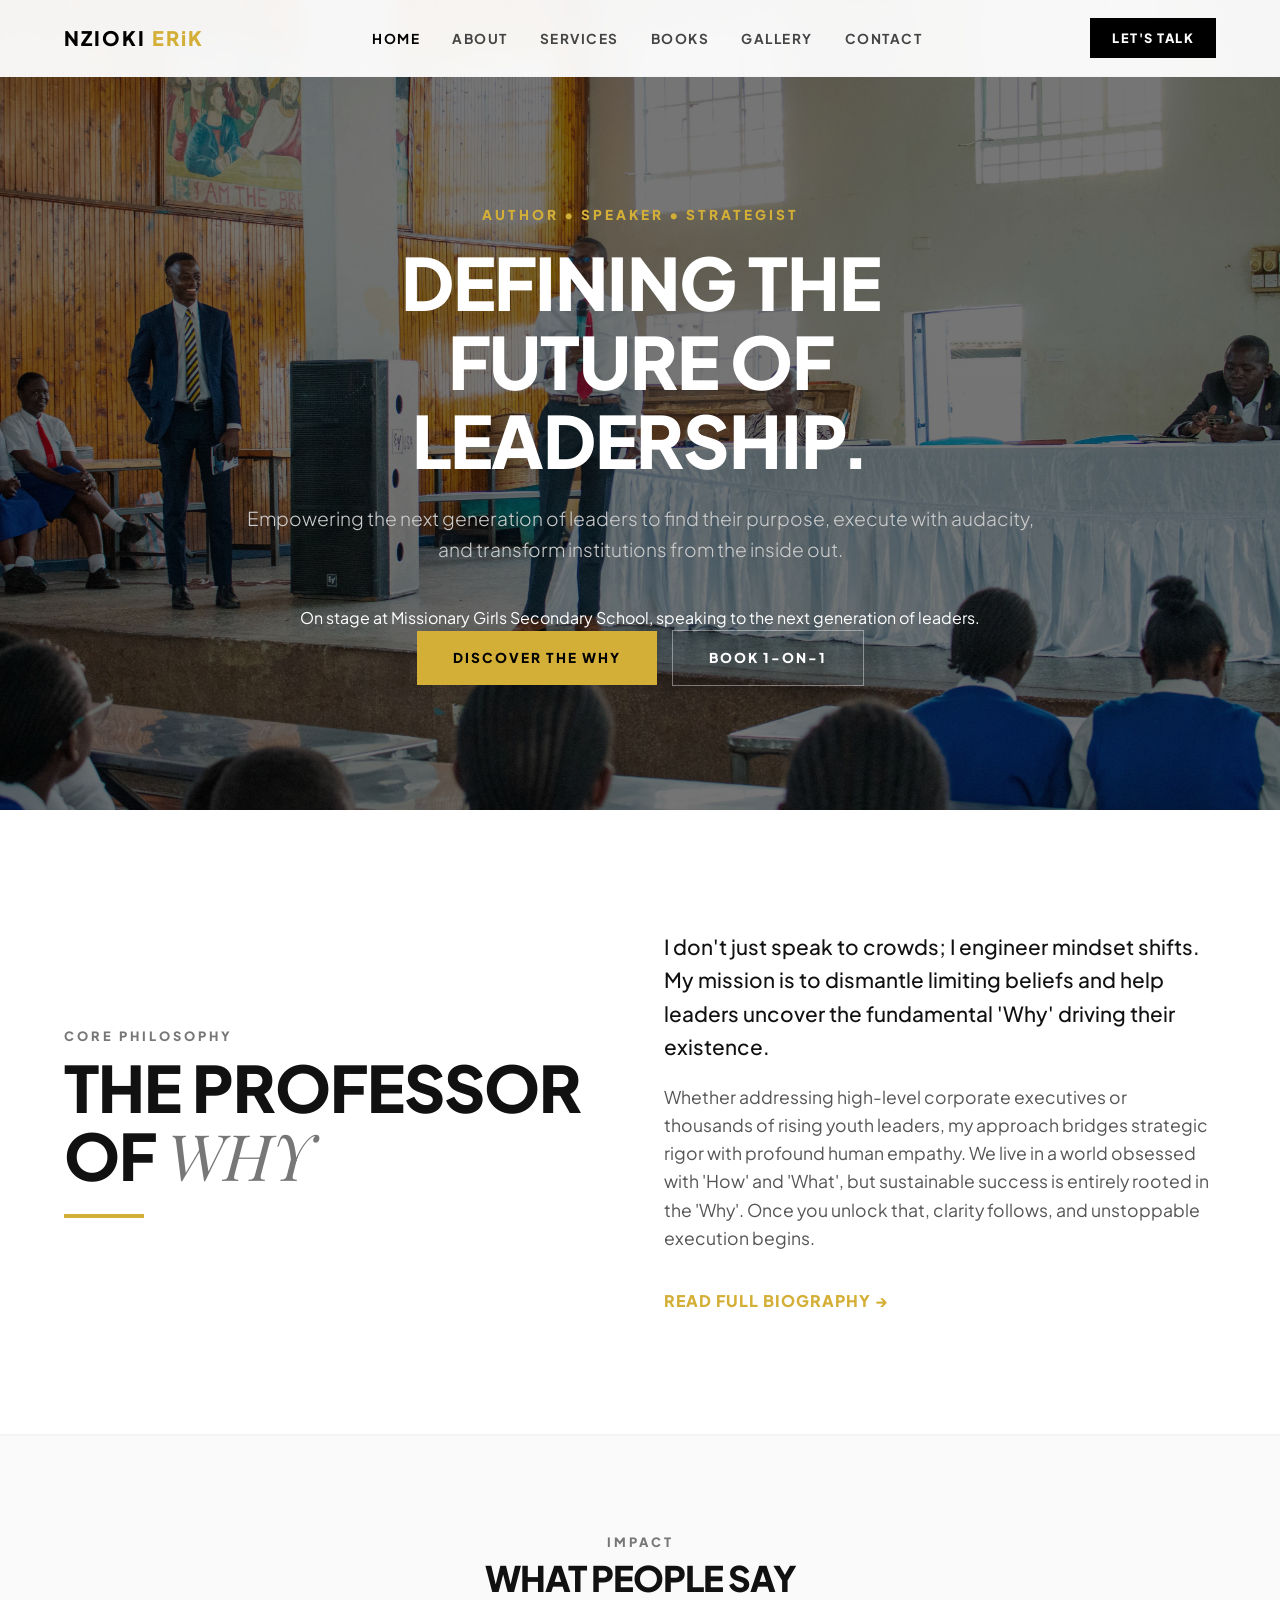
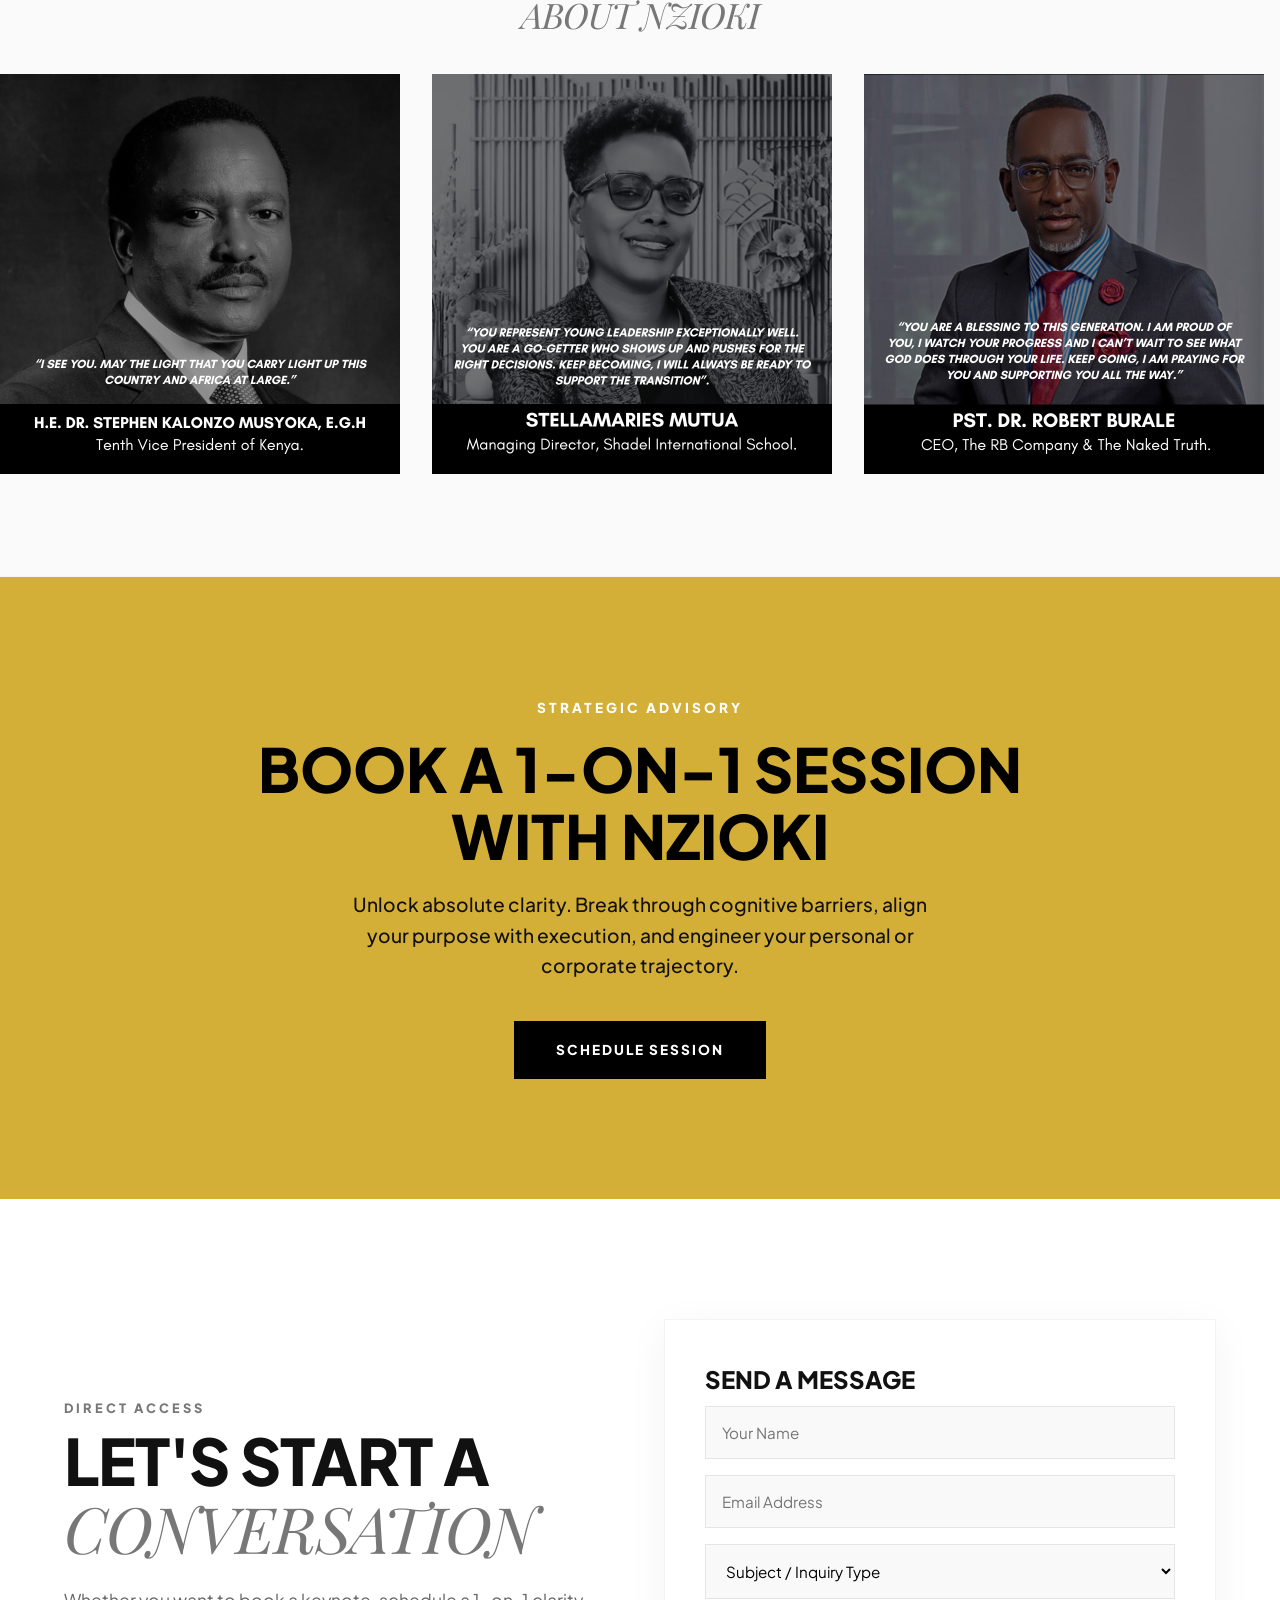
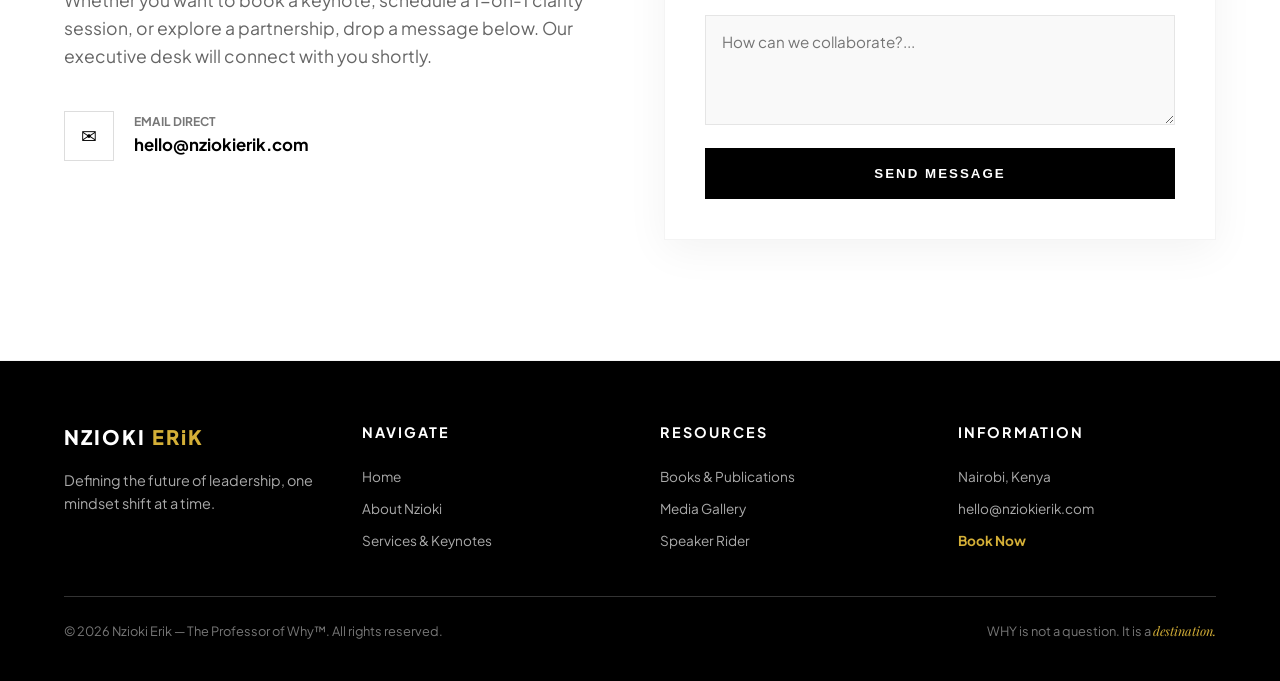
==== commit 572e9bc8: "Update index.html" ====
--- a/index.html
+++ b/index.html
@@ -30,15 +30,15 @@
   <!-- 1. HERO SECTION (Stage Photo & Write-up) -->
   <header class="hero-section">
     <div class="hero-overlay"></div>
-    <!-- ACTION REQUIRED: Replace src with the specific Missionary Girls / Large Crowd stage photo -->
-    <img src="Prof. Nzioki ERiK Website/IMG_STAGE_CROWD.jpg" alt="Prof. Nzioki presenting to a large crowd" class="hero-bg-img" />
-    
+    <img src="Prof. Nzioki ERiK Website/IMG-20250130-WA0039.jpg" alt="Prof. Nzioki ERiK addressing students on stage at Missionary Girls Secondary School" class="hero-bg-img" />
+
     <div class="hero-content">
       <span class="hero-badge">Author • Speaker • Strategist</span>
       <h1 class="hero-title">Defining The <br/>Future of Leadership.</h1>
       <p class="hero-subtitle">
         Empowering the next generation of leaders to find their purpose, execute with audacity, and transform institutions from the inside out.
       </p>
+      <p class="hero-caption">On stage at Missionary Girls Secondary School, speaking to the next generation of leaders.</p>
       <div class="hero-actions">
         <a href="#about" class="btn-gold">Discover The Why</a>
         <a href="#session" class="btn-outline-light">Book 1-on-1</a>
@@ -75,55 +75,23 @@
     
     <div class="marquee-wrapper">
       <div class="marquee-track">
-        <!-- Testimonial 1 -->
-        <div class="testimonial-card">
-          <p class="quote">"Nzioki doesn't just deliver a speech; he shifts the entire energy of the room. His insights on youth leadership are unmatched."</p>
-          <div class="author-box">
-            <div>
-              <div class="author-name">Sarah M.</div>
-              <div class="author-role">Event Director</div>
-            </div>
-          </div>
-        </div>
-        <!-- Testimonial 2 -->
-        <div class="testimonial-card">
-          <p class="quote">"The Professor of Why helped our executive team unlock absolute clarity. A transformative 1-on-1 experience."</p>
-          <div class="author-box">
-            <div>
-              <div class="author-name">David K.</div>
-              <div class="author-role">Corporate Executive</div>
-            </div>
-          </div>
-        </div>
-        <!-- Testimonial 3 -->
-        <div class="testimonial-card">
-          <p class="quote">"Listening to him speak to the students was phenomenal. He connects instantly and leaves a lasting impact."</p>
-          <div class="author-box">
-            <div>
-              <div class="author-name">Dr. Jane O.</div>
-              <div class="author-role">University Dean</div>
-            </div>
-          </div>
-        </div>
-        <!-- Duplicates for seamless infinite scrolling -->
-        <div class="testimonial-card">
-          <p class="quote">"Nzioki doesn't just deliver a speech; he shifts the entire energy of the room. His insights on youth leadership are unmatched."</p>
-          <div class="author-box">
-            <div>
-              <div class="author-name">Sarah M.</div>
-              <div class="author-role">Event Director</div>
-            </div>
-          </div>
-        </div>
-        <div class="testimonial-card">
-          <p class="quote">"The Professor of Why helped our executive team unlock absolute clarity. A transformative 1-on-1 experience."</p>
-          <div class="author-box">
-            <div>
-              <div class="author-name">David K.</div>
-              <div class="author-role">Corporate Executive</div>
-            </div>
-          </div>
-        </div>
+        <div class="praise-card"><img src="Testimonials/1.png" alt="H.E. Dr. Stephen Kalonzo Musyoka, E.G.H, Tenth Vice President of Kenya: 'I see you. May the light that you carry light up this country and Africa at large.'" loading="lazy" /></div>
+        <div class="praise-card"><img src="Testimonials/2.png" alt="Stellamaries Mutua, Managing Director, Shadel International School: 'You represent young leadership exceptionally well. You are a go-getter who shows up and pushes for the right decisions.'" loading="lazy" /></div>
+        <div class="praise-card"><img src="Testimonials/3.png" alt="Pst. Dr. Robert Burale, CEO, The RB Company & The Naked Truth: 'You are a blessing to this generation. I am proud of you.'" loading="lazy" /></div>
+        <div class="praise-card"><img src="Testimonials/4.png" alt="Dr. Daniel Yumbya, M.B.S, E.B.S, C.B.S, Founding CEO, KMPDC: 'Eric is part of a new generation of critical thinkers in the field of leadership and governance.'" loading="lazy" /></div>
+        <div class="praise-card"><img src="Testimonials/5.png" alt="Brian Nyambego, CEO, Aven Global: 'Sometimes you just see someone with grit, audacity and a genuine love for growth.'" loading="lazy" /></div>
+        <div class="praise-card"><img src="Testimonials/6.png" alt="Prof. Acquillahs Muteti, CEO, ACQ Consultants (U.S.A): 'I am proud of what you are doing and what you are about to do. It's your time, go change the world.'" loading="lazy" /></div>
+        <div class="praise-card"><img src="Testimonials/7.png" alt="Khalif Kairo, CEO, Kai & Karo: 'Nzioki represents a rising young voice in this generation.'" loading="lazy" /></div>
+        <div class="praise-card"><img src="Testimonials/8.png" alt="Dr. Emily Okoth Okuku, Ph.D., Manager, Career Planning & Placement, KCA University: 'I am proud of you. You will go places.'" loading="lazy" /></div>
+        <!-- Full set repeated for seamless infinite scrolling (translateX(-50%) needs an exact duplicate) -->
+        <div class="praise-card"><img src="Testimonials/1.png" alt="" loading="lazy" /></div>
+        <div class="praise-card"><img src="Testimonials/2.png" alt="" loading="lazy" /></div>
+        <div class="praise-card"><img src="Testimonials/3.png" alt="" loading="lazy" /></div>
+        <div class="praise-card"><img src="Testimonials/4.png" alt="" loading="lazy" /></div>
+        <div class="praise-card"><img src="Testimonials/5.png" alt="" loading="lazy" /></div>
+        <div class="praise-card"><img src="Testimonials/6.png" alt="" loading="lazy" /></div>
+        <div class="praise-card"><img src="Testimonials/7.png" alt="" loading="lazy" /></div>
+        <div class="praise-card"><img src="Testimonials/8.png" alt="" loading="lazy" /></div>
       </div>
     </div>
   </section>
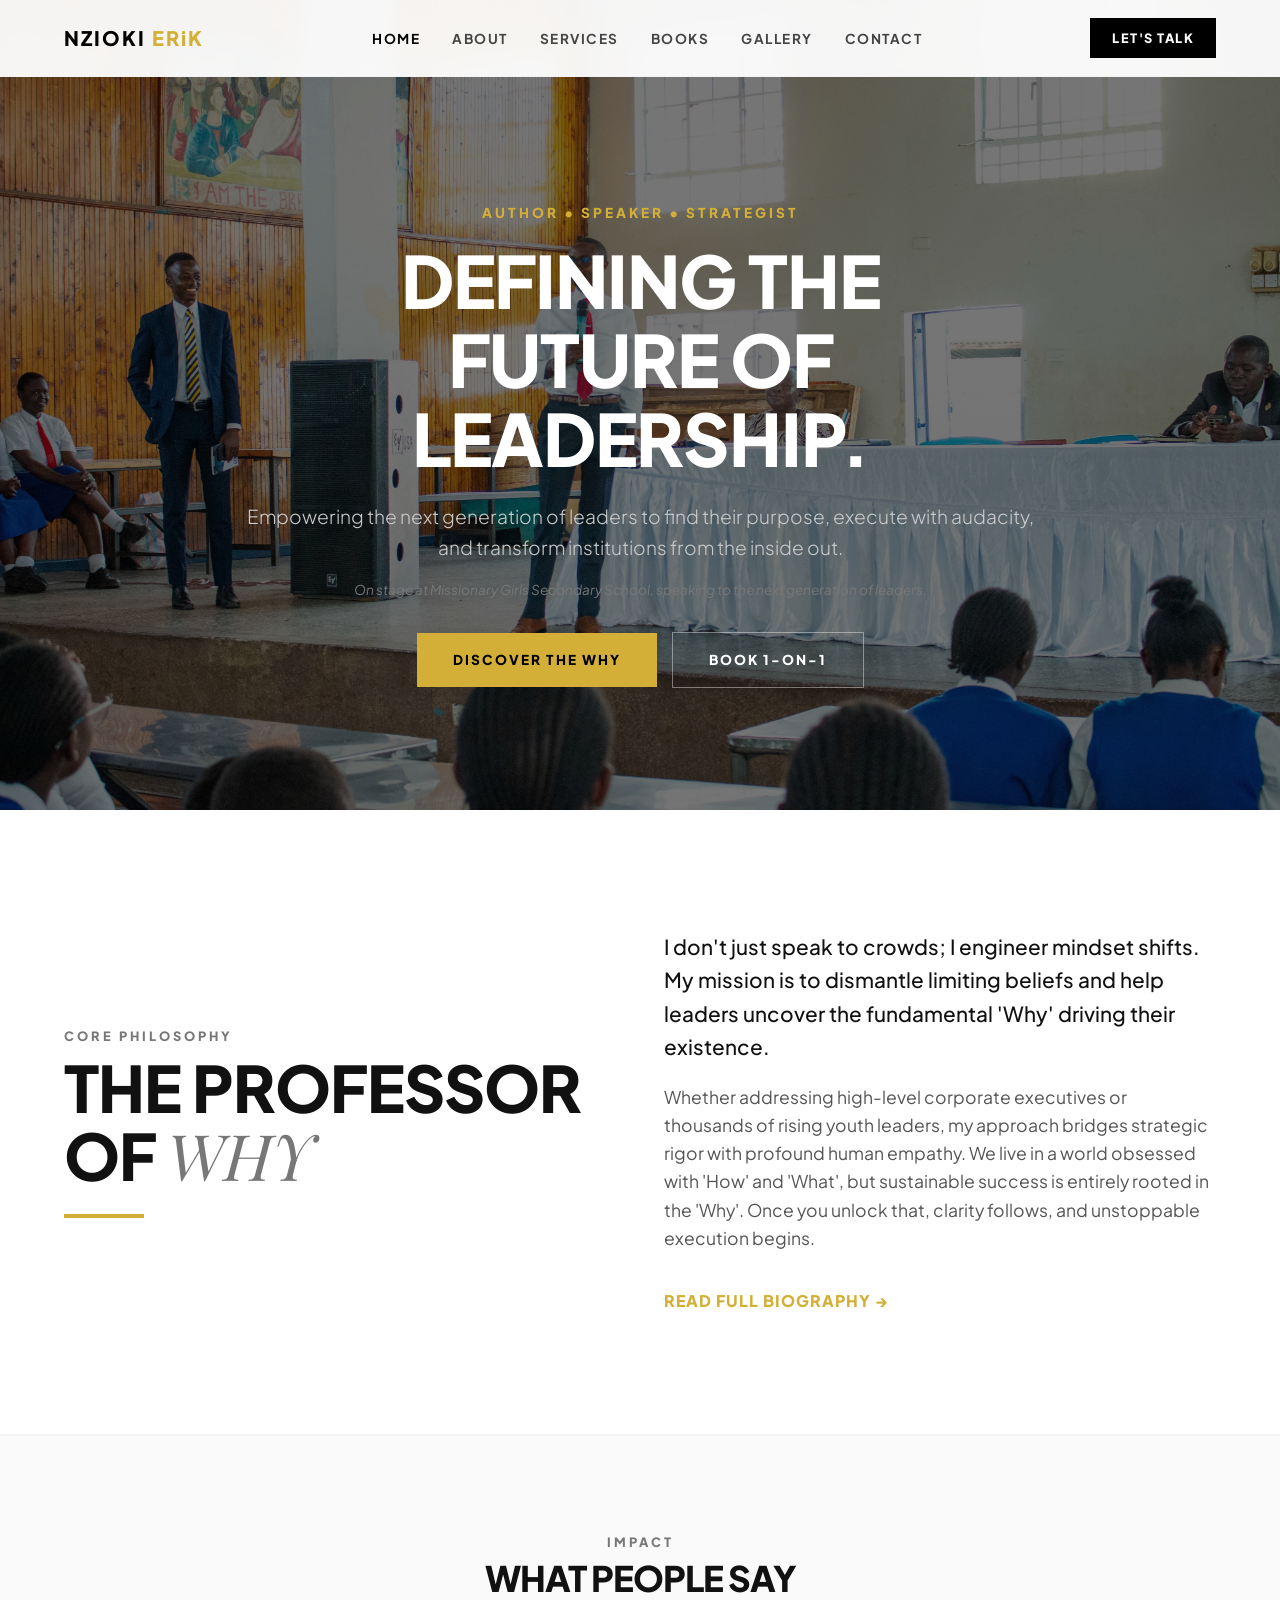
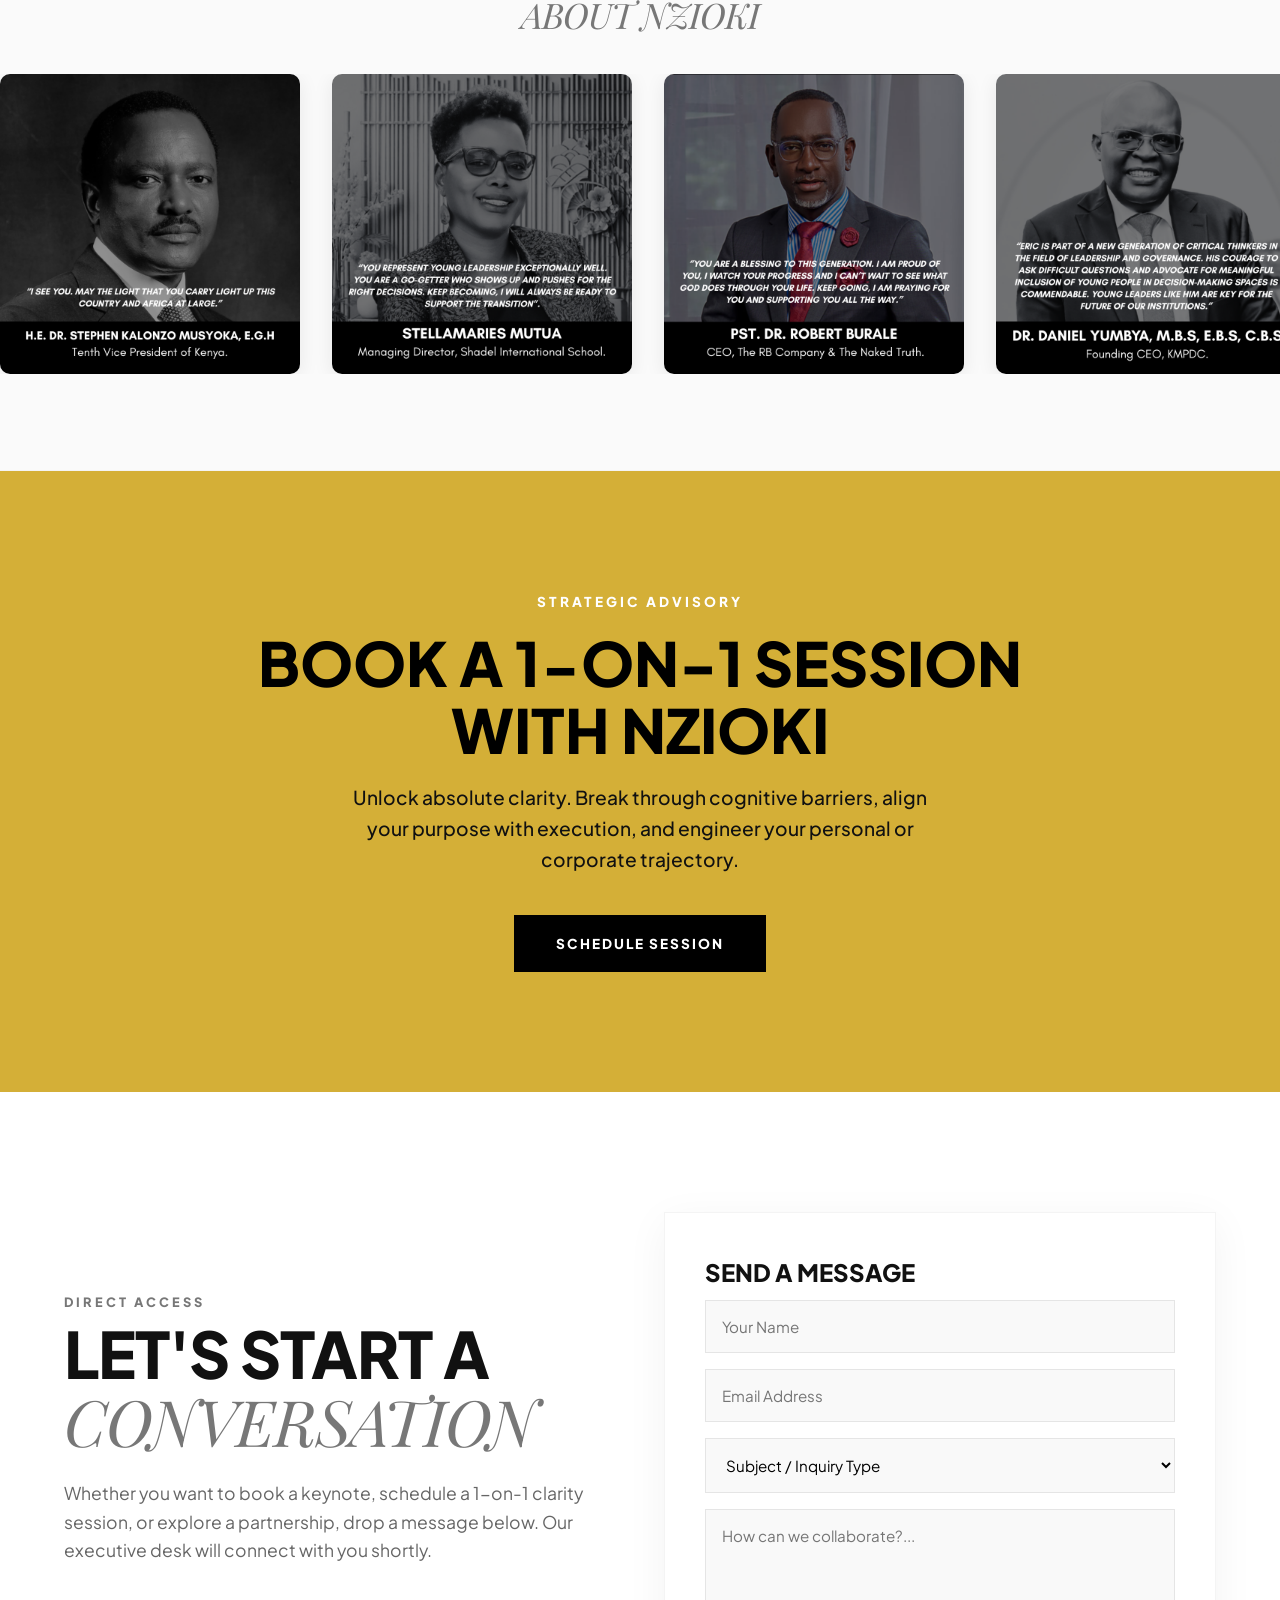
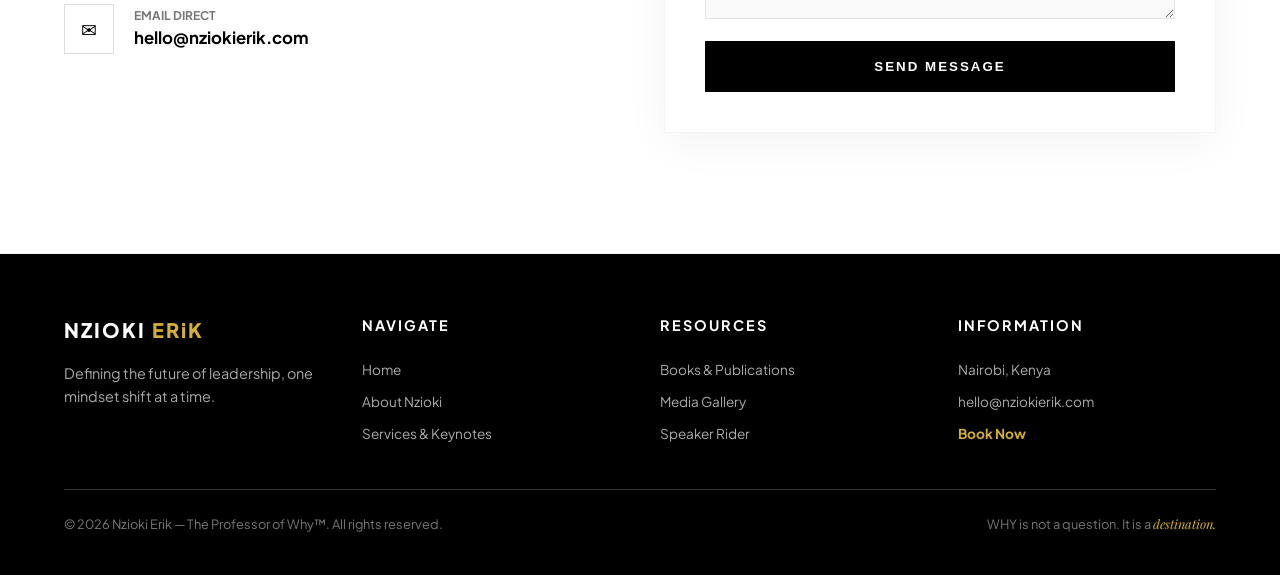
==== commit 2e19d814: "Add files via upload" ====
--- a/index.html
+++ b/index.html
@@ -67,7 +67,7 @@
   </section>
 
   <!-- 3. TESTIMONIALS (The Moving Marquee) -->
-  <section class="marquee-section">
+  <section class="marquee-section" id="testi">
     <div class="container" style="text-align: center; margin-bottom: 40px;">
       <span class="section-tag">Impact</span>
       <h2 class="main-heading" style="font-size: 2.2rem;">What People Say <br/><span class="accent-serif">About Nzioki</span></h2>
--- a/style.css
+++ b/style.css
@@ -335,6 +335,14 @@
   font-weight: 300;
 }
 
+.hero-caption {
+  font-size: 0.85rem;
+  font-style: italic;
+  color: var(--color-gray-500);
+  margin-top: -24px;
+  margin-bottom: 32px;
+}
+
 /* 7. STATS STRIP */
 .stats-strip {
   background: var(--color-black);
@@ -474,8 +482,12 @@
 .marquee-track {
   display: flex;
   gap: 32px;
-  animation: marquee 30s linear infinite;
+  animation: marquee 50s linear infinite;
   white-space: nowrap;
+}
+
+.marquee-wrapper:hover .marquee-track {
+  animation-play-state: paused;
 }
 
 .testimonial-card {
@@ -531,6 +543,26 @@
   100% {
     transform: translateX(-50%);
   }
+}
+
+.praise-card {
+  width: 300px;
+  flex-shrink: 0;
+  border-radius: 10px;
+  overflow: hidden;
+  box-shadow: 0 4px 20px rgba(0, 0, 0, 0.08);
+  transition: transform 0.25s ease;
+}
+
+.praise-card:hover {
+  transform: translateY(-4px);
+}
+
+.praise-card img {
+  display: block;
+  width: 100%;
+  height: 100%;
+  object-fit: cover;
 }
 
 /* 11. CTA DARK SECTION */
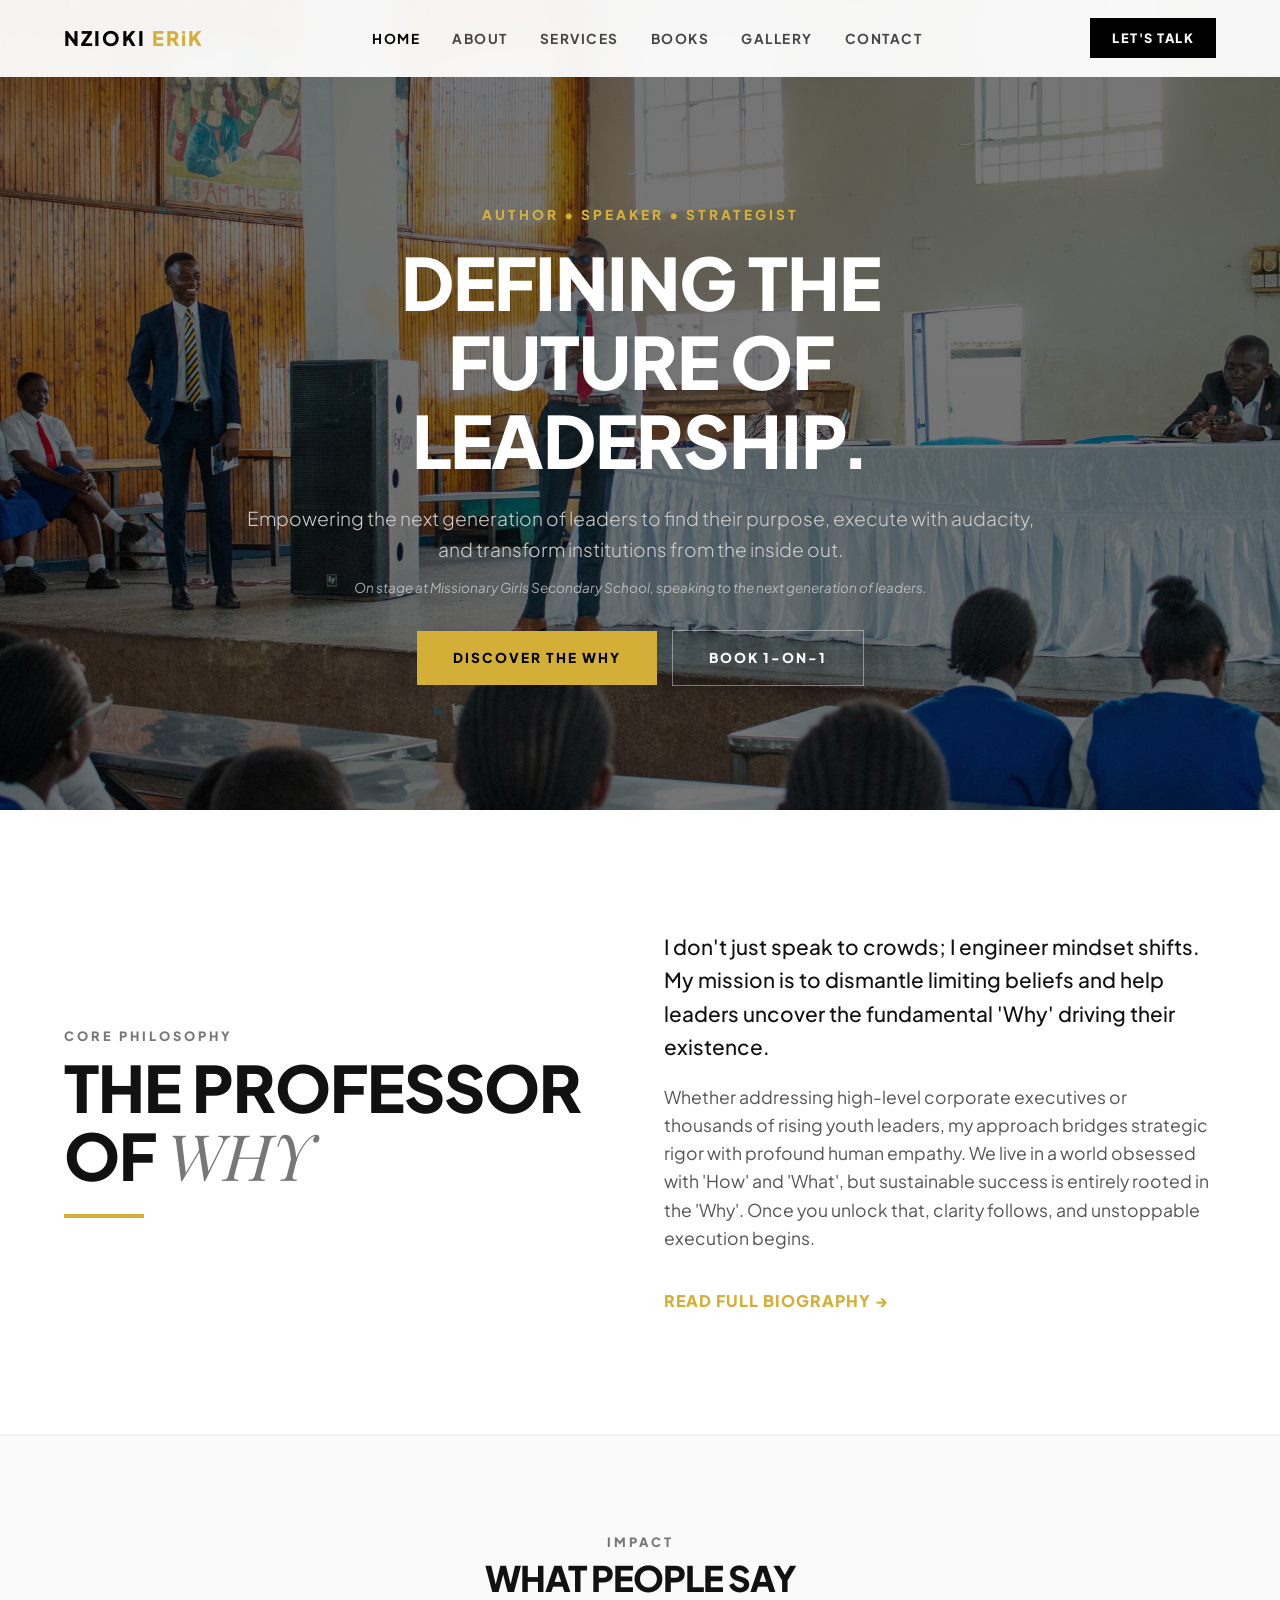
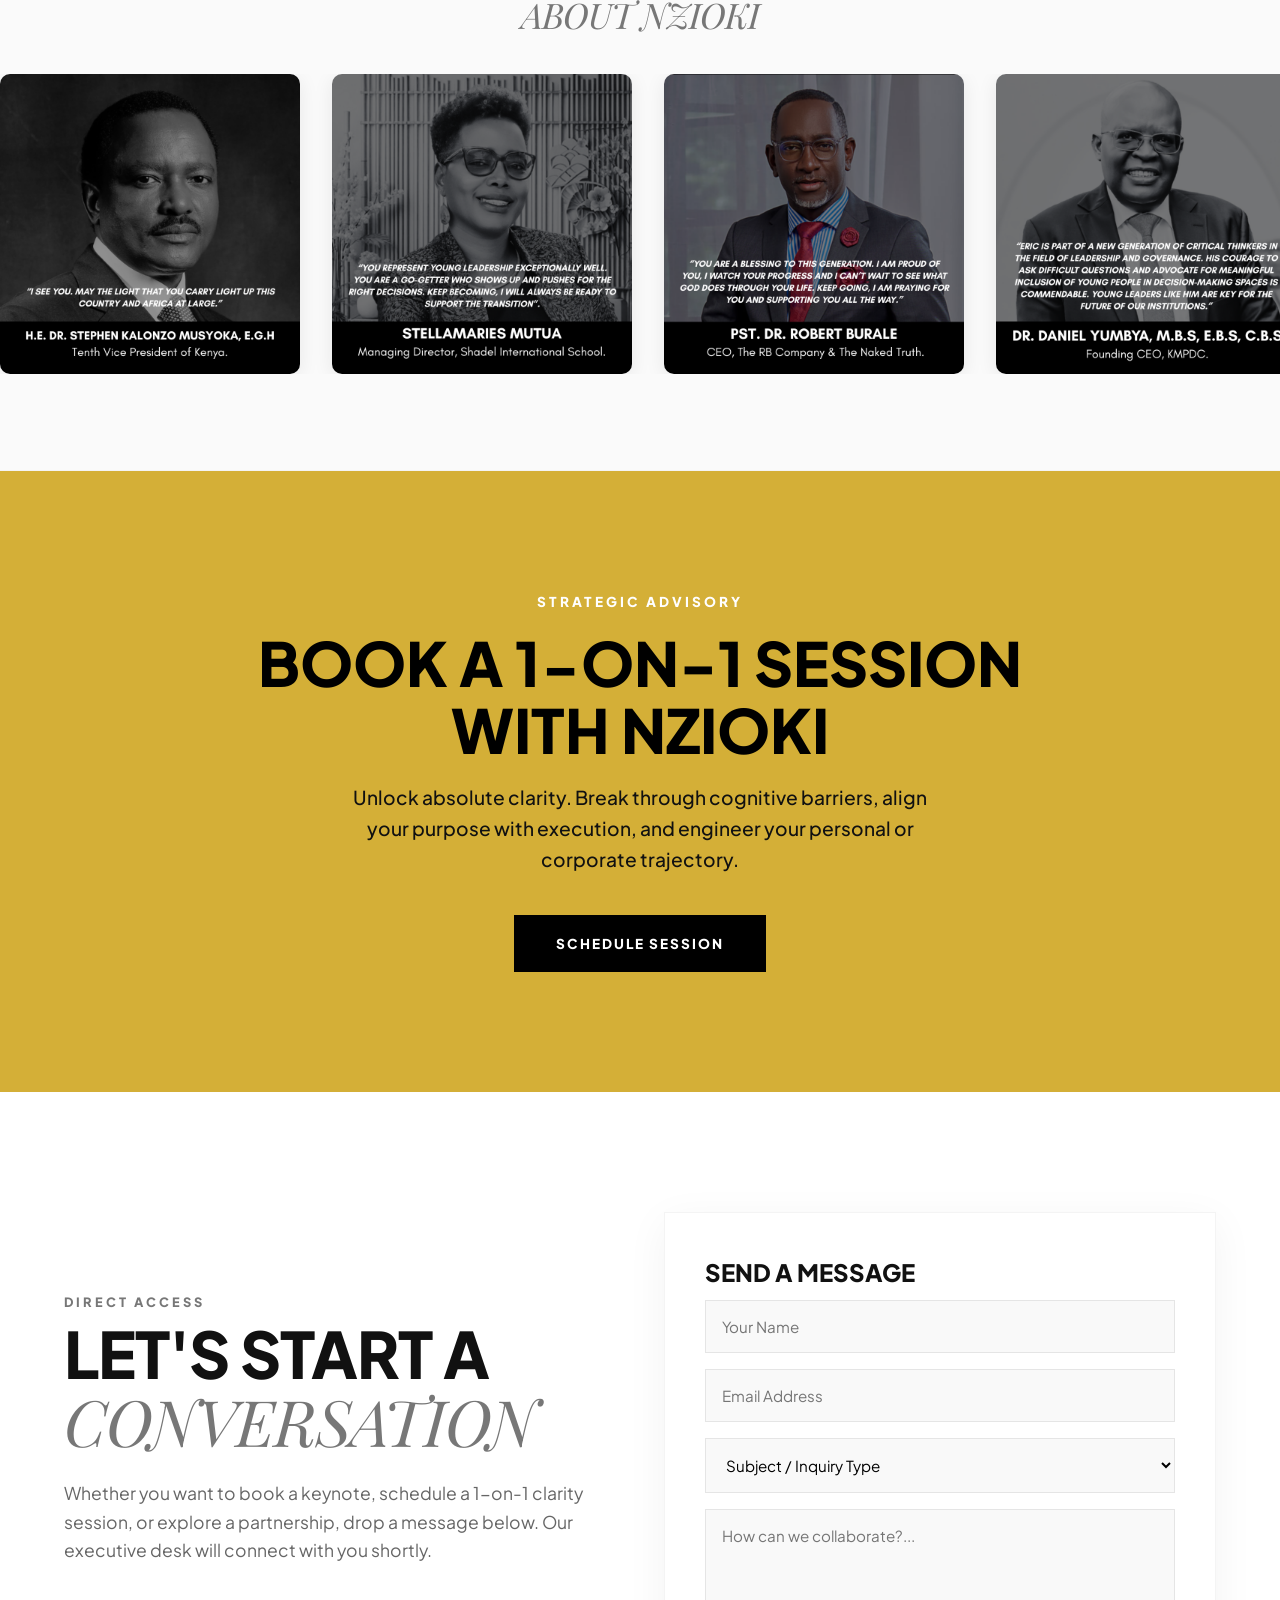
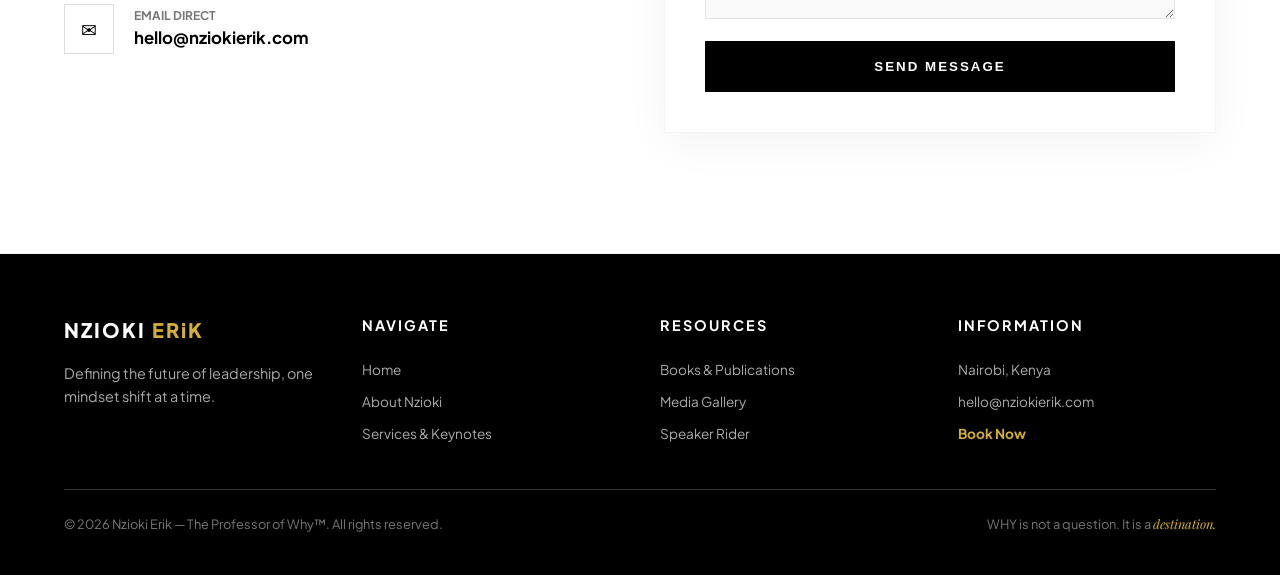
==== commit d6623858: "Add files via upload" ====
--- a/index.html
+++ b/index.html
@@ -4,6 +4,22 @@
   <meta charset="UTF-8" />
   <meta name="viewport" content="width=device-width, initial-scale=1.0" />
   <title>Prof. Nzioki ERiK — The Professor of Why</title>
+  <meta name="description" content="Nzioki ERiK — The Professor of Why™. Keynote speaker, strategist and leadership trainer helping leaders and institutions across Africa uncover the 'Why' behind their purpose and execution." />
+
+  <link rel="icon" href="favicon.png" type="image/png" sizes="192x192" />
+  <link rel="apple-touch-icon" href="apple-touch-icon.png" />
+
+  <meta property="og:type" content="website" />
+  <meta property="og:url" content="https://professorofwhy.vercel.app/" />
+  <meta property="og:title" content="Prof. Nzioki ERiK — The Professor of Why" />
+  <meta property="og:description" content="Keynote speaker, strategist and leadership trainer helping leaders and institutions across Africa uncover the 'Why' behind their purpose and execution." />
+  <meta property="og:image" content="https://professorofwhy.vercel.app/Prof.%20Nzioki%20ERiK%20Website/IMG-20250130-WA0039-web.jpg" />
+
+  <meta name="twitter:card" content="summary_large_image" />
+  <meta name="twitter:title" content="Prof. Nzioki ERiK — The Professor of Why" />
+  <meta name="twitter:description" content="Keynote speaker, strategist and leadership trainer helping leaders and institutions across Africa uncover the 'Why' behind their purpose and execution." />
+  <meta name="twitter:image" content="https://professorofwhy.vercel.app/Prof.%20Nzioki%20ERiK%20Website/IMG-20250130-WA0039-web.jpg" />
+
   <link rel="stylesheet" href="style.css" />
   <link rel="preconnect" href="https://fonts.googleapis.com">
   <link rel="preconnect" href="https://fonts.gstatic.com" crossorigin>
@@ -30,7 +46,7 @@
   <!-- 1. HERO SECTION (Stage Photo & Write-up) -->
   <header class="hero-section">
     <div class="hero-overlay"></div>
-    <img src="Prof. Nzioki ERiK Website/IMG-20250130-WA0039.jpg" alt="Prof. Nzioki ERiK addressing students on stage at Missionary Girls Secondary School" class="hero-bg-img" />
+    <img src="Prof. Nzioki ERiK Website/IMG-20250130-WA0039-web.jpg" alt="Prof. Nzioki ERiK addressing students on stage at Missionary Girls Secondary School" class="hero-bg-img" />
 
     <div class="hero-content">
       <span class="hero-badge">Author • Speaker • Strategist</span>
--- a/style.css
+++ b/style.css
@@ -335,11 +335,15 @@
   font-weight: 300;
 }
 
+.hero-subtitle:has(+ .hero-caption) {
+  margin-bottom: 12px;
+}
+
 .hero-caption {
   font-size: 0.85rem;
   font-style: italic;
-  color: var(--color-gray-500);
-  margin-top: -24px;
+  color: var(--color-gray-300);
+  opacity: 0.8;
   margin-bottom: 32px;
 }
 
